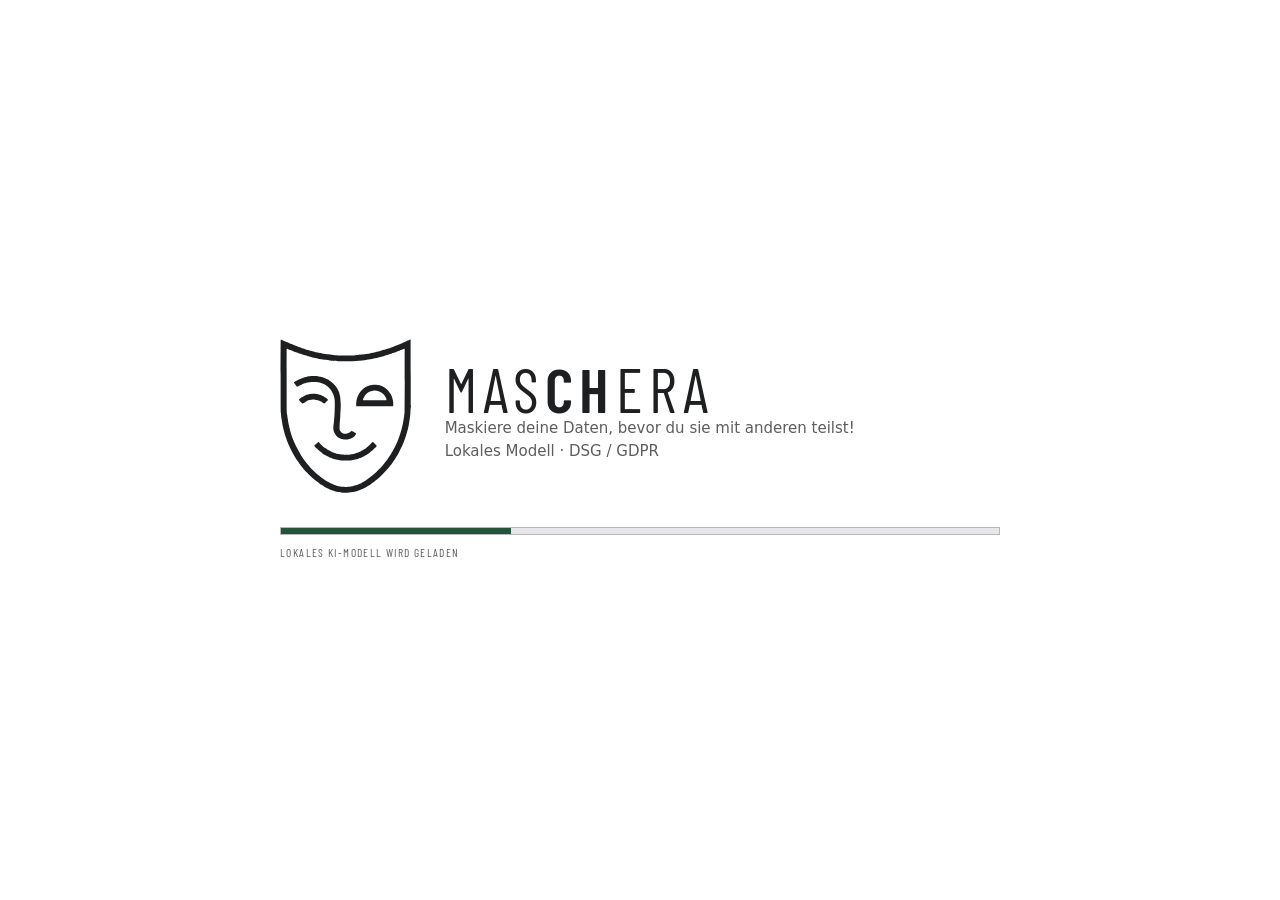
==== app/static/index.html @ 8af2c1e0 "MASCHERA 1.1.0: Rueckmeldungen der Tester (Einstellungen mit Abbrechen, Fehler am richtigen Ort), Lo" ====
<!DOCTYPE html>
<html lang="de">
<head>
<meta charset="utf-8">
<meta name="viewport" content="width=device-width, initial-scale=1">
<title>MASCHERA</title>
<!-- Five numbered areas, three columns. 05 sits under 01: that is where
     the flow comes back. 03 and 04 are the only ones that leave the device. -->
<!-- One mask file for header, start screen and app icon. -->
<link rel="icon" href="maske.svg">
<!-- .ico for browsers that cannot use SVG. Built by tools/favicon_bauen.fish. -->
<link rel="alternate icon" href="favicon.ico" sizes="16x16 32x32 48x48">
<link rel="stylesheet" href="maschera.css">
</head>
<body>

<!-- Drag overlay. pointer-events must stay none, or it swallows the drop. -->
<div class="ziehschleier" id="ziehschleier" hidden></div>

<!-- Start screen. Goes away once /api/zustand answers. -->
<div class="startbild" id="startbild">
  <div class="innen">
    <div class="zeile">
      <img class="maske" src="maske.svg" alt="">
      <div>
        <div class="marke">MAS<b>CH</b>ERA</div>
        <!-- Filled from spruch1/spruch2, four languages. -->
        <p class="spruch" id="start-spruch"></p>
      </div>
    </div>
    <div>
      <div class="balken"><i></i></div>
      <div class="zeile-unten">
        <span id="start-lage">Lokales KI-Modell wird geladen</span>
        <span id="start-rechts"></span>
      </div>
    </div>
  </div>
</div>


<header class="kopfzeile" id="kopfzeile">
  <!-- Clicking the mark starts over, exactly like the New button. -->
  <button class="links" id="knopf-marke" type="button">
    <i class="logo"></i>
    <div class="marke">MAS<b>CH</b>ERA</div>
    <div class="spruch" id="spruch">Maskiere deine Daten, bevor du sie mit
      anderen teilst! · Lokales Modell · DSG / GDPR</div>
  </button>
  <div class="rechts">
    <div class="lokalzeiger"><i></i><span id="lokalzeiger">100% lokal</span></div>
    <div class="gruppe" id="sprachen">
      <button data-sprache="de" class="aktiv">DE</button>
      <button data-sprache="fr">FR</button>
      <button data-sprache="it">IT</button>
      <button data-sprache="en">EN</button>
    </div>
    <button class="zahnrad" id="knopf-einstellungen" title="Einstellungen">
      <svg width="16" height="16" viewBox="0 0 24 24" fill="none"
           stroke="currentColor" stroke-width="1.7" stroke-linecap="round"
           stroke-linejoin="round"><circle cx="12" cy="12" r="3"/><path
           d="M19.4 15a1.7 1.7 0 0 0 .3 1.9l.1.1a2 2 0 1 1-2.8 2.8l-.1-.1a1.7 1.7 0 0 0-1.9-.3 1.7 1.7 0 0 0-1 1.5V21a2 2 0 1 1-4 0v-.1a1.7 1.7 0 0 0-1.1-1.5 1.7 1.7 0 0 0-1.9.3l-.1.1a2 2 0 1 1-2.8-2.8l.1-.1a1.7 1.7 0 0 0 .3-1.9 1.7 1.7 0 0 0-1.5-1H3a2 2 0 1 1 0-4h.1a1.7 1.7 0 0 0 1.5-1.1 1.7 1.7 0 0 0-.3-1.9l-.1-.1a2 2 0 1 1 2.8-2.8l.1.1a1.7 1.7 0 0 0 1.9.3H9a1.7 1.7 0 0 0 1-1.5V3a2 2 0 1 1 4 0v.1a1.7 1.7 0 0 0 1 1.5 1.7 1.7 0 0 0 1.9-.3l.1-.1a2 2 0 1 1 2.8 2.8l-.1.1a1.7 1.7 0 0 0-.3 1.9V9a1.7 1.7 0 0 0 1.5 1H21a2 2 0 1 1 0 4h-.1a1.7 1.7 0 0 0-1.5 1Z"/></svg>
    </button>
    <div class="burgerwahl">
      <button class="zahnrad" id="knopf-burger" aria-expanded="false"
              aria-haspopup="menu" title="Menü">
        <svg width="16" height="16" viewBox="0 0 24 24" fill="none"
             stroke="currentColor" stroke-width="2" stroke-linecap="round"
             stroke-linejoin="round"><path d="M3 6h18"/><path d="M3 12h18"/>
             <path d="M3 18h18"/></svg>
      </button>
      <div class="burgermenu" id="burgermenu" hidden></div>
    </div>
  </div>
</header>

<main class="raster" id="raster">

  <!-- ===== Column 1: 01 original text / 05 final text ===== -->
  <div class="spalte">
    <div id="b01" class="bereich">
      <div class="bereich-kopf">
        <div class="titelgruppe">
          <span class="bereich-nr">01</span>
          <span class="bereich-titel" id="titel-01">Originaltext</span>
          <span class="plakette lokal"><svg width="12" height="12"
            viewBox="0 0 24 24" fill="none" stroke="currentColor"
            stroke-width="2.5" stroke-linecap="round" stroke-linejoin="round"
            ><path d="M20 6 9 17l-5-5"/></svg><span
            class="p-lokal">Lokal</span></span>
        </div>
        <span class="bereich-zahl" id="zahl-01">0 Zeichen</span>
      </div>
      <label class="ablage" id="ablage">
        <span id="ablage-text">PDF, DOCX, TXT oder Mail hierher ziehen —
          oder klicken</span>
        <input type="file" id="datei"
               accept=".pdf,.docx,.txt,.md,.log,.csv,.json,.eml,.msg,.mbox">
      </label>
      <!-- Model warning and run messages, under the drop area of column 1. -->
      <div id="warnbereich"></div>
      <div id="fehler"></div>
      <div class="rumpf">
        <textarea id="orig" spellcheck="false" autofocus
          autocomplete="off"
          placeholder="Originaltext hier einfügen …"></textarea>
        <div class="feldknoepfe">
        <button class="imfeld nurbild loeschen" id="knopf-leeren-orig" hidden>
          <svg width="12" height="12" viewBox="0 0 24 24" fill="none"
            stroke="currentColor" stroke-width="2" stroke-linecap="round"
            stroke-linejoin="round"><path d="M3 6h18"/><path d="M8 6V4h8v2"/>
            <path d="M19 6l-1 14H6L5 6"/></svg>
        </button>
        <button class="imfeld kopieren" id="knopf-kopieren-orig" disabled>
          <svg width="12" height="12" viewBox="0 0 24 24" fill="none"
            stroke="currentColor" stroke-width="2" stroke-linecap="round"
            stroke-linejoin="round"><rect x="9" y="9" width="11" height="11"
            rx="1"/><path d="M5 15H4a1 1 0 0 1-1-1V4a1 1 0 0 1 1-1h10a1 1 0 0 1 1 1v1"/></svg>
          <span id="kopieren-orig-text">Kopieren</span>
        </button>
        </div>
      </div>
      <div class="fuss" id="fuss-01">
        <button class="tat haupt" id="knopf-neu">
          <svg class="rand-r-schmal" width="15" height="15" viewBox="0 0 24 24" fill="none"
            stroke="currentColor" stroke-width="2.2" stroke-linecap="round"
            stroke-linejoin="round"><path
            d="M12 5v14"/><path d="M5 12h14"/></svg><span
            id="neu-text">Neu</span>
        </button>
        <button class="tat neben" id="knopf-beispiel">Beispiel</button>
        <button class="tat haupt weit" id="knopf-maskieren" disabled>
          <span id="maskieren-text">Maskieren</span><svg class="richtung rand-l" width="20"
            height="20" viewBox="0 0 24 24" fill="none" stroke="currentColor"
            stroke-width="2.5" stroke-linecap="round" stroke-linejoin="round"><path d="M5 12h14"/><path
            d="m12 5 7 7-7 7"/></svg>
        </button>
      </div>
    </div>

    <div id="b05" class="bereich fertig">
      <div class="bereich-kopf">
        <div class="titelgruppe">
          <span class="bereich-nr">05</span>
          <span class="bereich-titel" id="titel-05">Finaler Text</span>
          <span class="plakette lokal"><svg width="12" height="12"
            viewBox="0 0 24 24" fill="none" stroke="currentColor"
            stroke-width="2.5" stroke-linecap="round" stroke-linejoin="round"
            ><path d="M20 6 9 17l-5-5"/></svg><span
            class="p-lokal">Lokal</span></span>
        </div>
        <span class="bereich-zahl" id="zahl-05">0 Zeichen</span>
      </div>
      <div id="offen05"></div>
      <div class="gutzeile" id="gut05"></div>
      <div class="rumpf">
        <p class="leer" id="leer-05">Hier landet der fertige Text, sobald du
          das Vokabular einpflegst.</p>
        <!-- A real textarea: plain text must be selectable in the app window. -->
        <textarea id="final" spellcheck="false" autocomplete="off"
                  hidden></textarea>
        <div class="feldknoepfe">
        <!-- Clear the final text when the answer was not good enough. -->
        <button class="imfeld nurbild loeschen" id="knopf-leeren-final" hidden>
          <svg width="12" height="12" viewBox="0 0 24 24" fill="none"
            stroke="currentColor" stroke-width="2" stroke-linecap="round"
            stroke-linejoin="round"><path d="M3 6h18"/><path d="M8 6V4h8v2"/>
            <path d="M19 6l-1 14H6L5 6"/></svg>
        </button>
        <button class="imfeld" id="knopf-herunter-final" hidden>
          <svg width="12" height="12" viewBox="0 0 24 24" fill="none"
            stroke="currentColor" stroke-width="2" stroke-linecap="round"
            stroke-linejoin="round"><path d="M12 3v13"/>
            <path d="m7 11 5 5 5-5"/><path d="M4 21h16"/></svg>
          <span id="herunter-final-text">Herunterladen</span>
        </button>
        </div>
      </div>
      <div class="fuss fuss-05">
        <button class="tat haupt breit" id="knopf-final-kopieren" disabled>
          <svg width="16" height="16" viewBox="0 0 24 24" fill="none"
            stroke="currentColor" stroke-width="2" stroke-linecap="round"
            stroke-linejoin="round"><rect x="9" y="9" width="11" height="11"
            rx="1"/><path
            d="M5 15H4a1 1 0 0 1-1-1V4a1 1 0 0 1 1-1h10a1 1 0 0 1 1 1v1"/></svg>
          <span id="final-kopieren-text">Finalisierten Text kopieren</span>
        </button>
        <!-- Stacked view only: the way back to the top from the end of the flow. -->
        <button class="tat neu-unten" id="knopf-neu-unten">
          <svg class="rand-r-schmal" width="15" height="15" viewBox="0 0 24 24" fill="none"
            stroke="currentColor" stroke-width="2.2" stroke-linecap="round"
            stroke-linejoin="round"><path
            d="M12 5v14"/><path d="M5 12h14"/></svg><span
            id="neu-unten-text">Neu</span>
        </button>
      </div>
    </div>
  </div>

  <!-- ===== Column 2: 02 masked / vocabulary ===== -->
  <div class="spalte">
    <div id="b02" class="bereich">
      <div class="bereich-kopf">
        <div class="titelgruppe">
          <span class="bereich-nr">02</span>
          <span class="bereich-titel" id="titel-02">Maskiert</span>
          <span class="plakette lokal"><svg width="12" height="12"
            viewBox="0 0 24 24" fill="none" stroke="currentColor"
            stroke-width="2.5" stroke-linecap="round" stroke-linejoin="round"
            ><path d="M20 6 9 17l-5-5"/></svg><span
            class="p-lokal">Lokal</span></span>
        </div>
        <span class="bereich-zahl" id="zahl-02">0 Zeichen</span>
      </div>
      <!-- Progress above the field. The count is measured, not estimated. -->
      <div class="lauf" id="lauf" hidden>
        <div class="lauf-balken"><i id="lauf-fuellung"></i></div>
        <div class="lauf-wort" id="lauf-wort"></div>
      </div>
      <div class="rumpf">
        <div id="maskiert" tabindex="0"></div>
        <!-- Same box, editable. A textarea, not contenteditable: the badges are
             elements, and typing between them would produce markup. -->
        <textarea id="maskiert-feld" spellcheck="false" autocomplete="off"
          hidden></textarea>
        <textarea id="antwortfeld" spellcheck="false" autocomplete="off"
          hidden placeholder="Antwort deines KI-Werkzeugs hier einfügen …"></textarea>
        <div class="feldknoepfe">
        <button class="imfeld bearbeiten" id="knopf-bearbeiten" disabled>
          <svg width="12" height="12" viewBox="0 0 24 24" fill="none"
            stroke="currentColor" stroke-width="2" stroke-linecap="round"
            stroke-linejoin="round"><path d="M12 20h9"/>
            <path d="M16.5 3.5a2.1 2.1 0 0 1 3 3L7 19l-4 1 1-4Z"/></svg>
          <span id="bearbeiten-text">Bearbeiten</span>
        </button>
        <button class="imfeld" id="knopf-herunter-mask" disabled>
          <svg width="12" height="12" viewBox="0 0 24 24" fill="none"
            stroke="currentColor" stroke-width="2" stroke-linecap="round"
            stroke-linejoin="round"><path d="M12 3v13"/>
            <path d="m7 11 5 5 5-5"/><path d="M4 21h16"/></svg>
          <span id="herunter-mask-text">Herunterladen</span>
        </button>
        <button class="imfeld kopieren" id="knopf-kopieren" disabled>
          <svg width="12" height="12" viewBox="0 0 24 24" fill="none"
            stroke="currentColor" stroke-width="2" stroke-linecap="round"
            stroke-linejoin="round"><rect x="9" y="9" width="11" height="11"
            rx="1"/><path d="M5 15H4a1 1 0 0 1-1-1V4a1 1 0 0 1 1-1h10a1 1 0 0 1 1 1v1"/></svg>
          <span id="kopieren-text">Kopieren</span>
        </button>
        </div>
      </div>
      <div id="hinweise"></div>
      <div class="fuss fuss-02">
        <button class="schalter" id="schalter-zurueck" role="switch"
                aria-checked="false"><i></i></button>
        <span class="schalterwort" id="zurueck-wort">Weg zurück</span>
        <button class="tat haupt weit" id="knopf-uebernahme" disabled>
          <span id="uebernahme-text">Übernahme in Prompt</span>
          <svg class="richtung rand-l" width="18" height="18" viewBox="0 0 24 24" fill="none"
            stroke="currentColor" stroke-width="2.5" stroke-linecap="round"
            stroke-linejoin="round" id="uebernahme-pfeil"
            ><path d="M5 12h14"/><path d="m12 5 7 7-7 7"/></svg>
        </button>
      </div>
    </div>

    <div id="bvok" class="bereich vokabular">
      <div class="bereich-kopf breit">
        <div class="titelgruppe">
          <span class="bereich-titel" id="titel-vokabular">Vokabular</span>
          <button class="schalter" id="schalter-vokabular" role="switch"
                  aria-checked="true"><i></i></button>
          <span class="schalterwort" id="schalterwort">An</span>
          <span class="plakette lokal"><svg width="12" height="12"
            viewBox="0 0 24 24" fill="none" stroke="currentColor"
            stroke-width="2.5" stroke-linecap="round" stroke-linejoin="round"
            ><path d="M20 6 9 17l-5-5"/></svg><span
            class="p-lokal">Lokal</span></span>
        </div>
        <span class="zahlen" id="zahl-vokabular">0 Einträge</span>
        <!-- Single-column view only. -->
        <button class="vok-klappe" id="knopf-vok-klappe"
                aria-expanded="false" aria-controls="bvok">
          <svg width="15" height="15" viewBox="0 0 24 24" fill="none"
            stroke="currentColor" stroke-width="2.2" stroke-linecap="round"
            stroke-linejoin="round"><path d="m6 9 6 6 6-6"/></svg>
        </button>
      </div>
      <div class="vokabular-rumpf">
        <div class="vokabular-rollen">
          <div class="legende" id="legende"></div>
          <div id="vokabular-inhalt"></div>
        </div>
      </div>
      <div class="vokabular-fuss">
        <button class="ghostknopf bleibt-hier" id="knopf-vok-herunter" disabled>
          <svg width="15" height="15" viewBox="0 0 24 24" fill="none"
            stroke="currentColor" stroke-width="2" stroke-linecap="round"
            stroke-linejoin="round"><path d="M12 3v13"/><path d="m7 11 5 5 5-5"/>
            <path d="M4 21h16"/></svg>
          <span id="vok-herunter-text">Vokabular herunterladen</span>
        </button>
        <button class="ghostknopf bleibt-hier" id="knopf-vok-hoch">
          <svg width="15" height="15" viewBox="0 0 24 24" fill="none"
            stroke="currentColor" stroke-width="2" stroke-linecap="round"
            stroke-linejoin="round"><path d="M12 21V8"/><path d="m7 13 5-5 5 5"/>
            <path d="M4 3h16"/></svg>
          <span id="vok-hoch-text">Vokabular hochladen</span>
        </button>
        <input type="file" id="vok-datei" hidden
               accept=".json,application/json">
      </div>
    </div>
  </div>

  <!-- ===== Column 3: 03 prompt / 04 answer — this is what leaves ===== -->
  <div class="spalte hinaus">
    <div id="b03" class="bereich hinaus">
      <div class="bereich-kopf">
        <div class="titelgruppe">
          <span class="bereich-nr">03</span>
          <span class="bereich-titel" id="titel-03">Prompt</span>
        </div>
        <button class="einklappen" id="knopf-einklappen">
          <svg width="15" height="15" viewBox="0 0 24 24" fill="none"
            stroke="currentColor" stroke-width="2" stroke-linecap="round"
            stroke-linejoin="round"><path d="M3 4v16"/><path d="M9 12h12"/>
            <path d="m15 6 6 6-6 6"/></svg><span
            id="einklappen-text">Einklappen</span>
        </button>
      </div>
      <div class="drei-rumpf">
        <div class="teil">
          <div class="teil-kopf">
            <span class="teil-titel" id="titel-prompt">Prompt</span>
            <div class="vorlagenzeile">
              <span class="vorlagen-lokal" id="vorlagen-lokal">Vorlagen
                (lokal gespeichert)</span>
              <div class="vorlagenwahl">
                <button class="ghostknopf klein" id="knopf-vorlagen"
                        aria-expanded="false" aria-haspopup="listbox">
                  <span id="vorlagen-anzeige">Vorlage wählen</span>
                  <span class="pfeil" aria-hidden="true"><svg width="14"
                    height="14" viewBox="0 0 24 24" fill="none"
                    stroke="currentColor" stroke-width="2.2"
                    stroke-linecap="round" stroke-linejoin="round"><path
                    d="m6 9 6 6 6-6"/></svg></span>
                </button>
                <div class="vorlagen-menu" id="vorlagen-menu" hidden>
                  <input type="text" id="vorlagen-filter" autocomplete="off">
                  <div id="vorlagen-liste"></div>
                </div>
              </div>
              <button class="ghostknopf klein" id="knopf-vorlage-sichern"
                      disabled>
                <svg width="14" height="14" viewBox="0 0 24 24" fill="none"
                  stroke="currentColor" stroke-width="2" stroke-linecap="round"
                  stroke-linejoin="round"><path
                  d="M19 21H5a2 2 0 0 1-2-2V5a2 2 0 0 1 2-2h11l5 5v11a2 2 0 0 1-2 2Z"/>
                  <path d="M17 21v-8H7v8"/><path d="M7 3v5h8"/></svg>
                <span id="vorlage-sichern-text">Speichern</span>
              </button>
            </div>
          </div>
          <div class="feldbox">
            <textarea id="prompt" spellcheck="false" autocomplete="off"
              placeholder="Dein Prompt …"></textarea>
            <div class="feldknoepfe">
            <button class="imfeld nurbild loeschen" id="knopf-leeren-prompt" hidden>
              <svg width="12" height="12" viewBox="0 0 24 24" fill="none"
                stroke="currentColor" stroke-width="2" stroke-linecap="round"
                stroke-linejoin="round"><path d="M3 6h18"/><path d="M8 6V4h8v2"/>
                <path d="M19 6l-1 14H6L5 6"/></svg>
            </button>
            <button class="imfeld kopieren" id="knopf-kopieren-prompt" disabled>
              <svg width="12" height="12" viewBox="0 0 24 24" fill="none"
                stroke="currentColor" stroke-width="2" stroke-linecap="round"
                stroke-linejoin="round"><rect x="9" y="9" width="11"
                height="11" rx="1"/><path
                d="M5 15H4a1 1 0 0 1-1-1V4a1 1 0 0 1 1-1h10a1 1 0 0 1 1 1v1"/></svg>
              <span id="kopieren-prompt-text">Kopieren</span>
            </button>
            </div>
          </div>
        </div>

        <div class="teil">
          <div class="teil-kopf">
            <span class="teil-titel" id="titel-hinaus">Das geht hinaus</span>
            <span class="teil-zahl" id="zahl-hinaus"></span>
          </div>
          <div class="feldbox">
            <div id="hinaus"></div>
            <div class="feldknoepfe">
            <button class="imfeld kopieren" id="knopf-kopieren-hinaus" disabled>
              <svg width="12" height="12" viewBox="0 0 24 24" fill="none"
                stroke="currentColor" stroke-width="2" stroke-linecap="round"
                stroke-linejoin="round"><rect x="9" y="9" width="11"
                height="11" rx="1"/><path
                d="M5 15H4a1 1 0 0 1-1-1V4a1 1 0 0 1 1-1h10a1 1 0 0 1 1 1v1"/></svg>
              <span id="kopieren-hinaus-text">Kopieren</span>
            </button>
            </div>
          </div>
        </div>
      </div>
      <div class="fuss fuss-03">
        <!-- The online notice sits at the button, where data actually leaves. -->
        <!-- Exclamation in a circle, chosen over the triangle: the red
           already says "careful", so the sign says what happens, not how
           to feel about it. Size lives in the stylesheet, in rem. -->
        <p class="onlinewarnung" id="onlinewarnung">
          <svg viewBox="0 0 24 24" fill="none"
            stroke="currentColor" stroke-width="2.2" stroke-linecap="round"
            stroke-linejoin="round" aria-hidden="true"><circle cx="12"
            cy="12" r="9"/><path d="M12 7v6"/><path
            d="M12 17h.01"/></svg><span id="onlinewarnung-text"></span>
        </p>
        <div class="sendegruppe">
          <button class="tat senden" id="knopf-senden" disabled>
            <svg class="rand-r" width="16" height="16" viewBox="0 0 24 24" fill="none"
              stroke="currentColor" stroke-width="2" stroke-linecap="round"
              stroke-linejoin="round"><rect x="9"
              y="9" width="11" height="11" rx="1"/><path
              d="M5 15H4a1 1 0 0 1-1-1V4a1 1 0 0 1 1-1h10a1 1 0 0 1 1 1v1"/></svg>
            <span id="senden-text">Kopieren und Claude öffnen</span>
          </button>
          <button class="tat senden pfeil" id="knopf-dienstmenu"
                  aria-expanded="false" title="Dienst wählen">
            <svg width="16" height="16" viewBox="0 0 24 24" fill="none"
              stroke="currentColor" stroke-width="2.2" stroke-linecap="round"
              stroke-linejoin="round"><path d="m6 9 6 6 6-6"/></svg>
          </button>
          <div class="dienstmenu" id="dienstmenu" hidden></div>
        </div>
      </div>
    </div>

    <div id="b04" class="bereich hinaus">
      <div class="bereich-kopf">
        <div class="titelgruppe">
          <span class="bereich-nr">04</span>
          <span class="bereich-titel" id="titel-04">Antwort</span>
        </div>
      </div>
      <div class="rumpf">
        <textarea id="antwort04" spellcheck="false" autocomplete="off"
          placeholder="Antwort deines KI-Werkzeugs hier einfügen (Ctrl+V) …"
          ></textarea>
        <div class="feldknoepfe">
        <button class="imfeld nurbild loeschen" id="knopf-leeren-antwort" hidden>
          <svg width="12" height="12" viewBox="0 0 24 24" fill="none"
            stroke="currentColor" stroke-width="2" stroke-linecap="round"
            stroke-linejoin="round"><path d="M3 6h18"/><path d="M8 6V4h8v2"/>
            <path d="M19 6l-1 14H6L5 6"/></svg>
        </button>
        <button class="imfeld" id="knopf-einfuegen-antwort">
          <svg width="12" height="12" viewBox="0 0 24 24" fill="none"
            stroke="currentColor" stroke-width="2" stroke-linecap="round"
            stroke-linejoin="round"><rect x="8" y="2" width="8" height="4"
            rx="1"/><path d="M16 4h2a2 2 0 0 1 2 2v14a2 2 0 0 1-2 2H6a2 2 0
            0 1-2-2V6a2 2 0 0 1 2-2h2"/></svg>
          <span id="einfuegen-antwort-text">Einfügen</span>
        </button>
        </div>
      </div>
      <div class="fuss fuss-04">
        <button class="tat einpflegen weit" id="knopf-einpflegen04" disabled>
          <svg class="richtung rand-r" width="17" height="17" viewBox="0 0 24 24" fill="none"
            stroke="currentColor" stroke-width="2.4" stroke-linecap="round"
            stroke-linejoin="round"><path
            d="M19 12H5"/><path d="m11 18-6-6 6-6"/></svg><span
            id="einpflegen04-text">Vokabular einpflegen</span>
        </button>
      </div>
    </div>
  </div>

  <!-- Third column, collapsed. -->
  <section class="schiene" id="schiene" title="Ausklappen">
    <button type="button" id="knopf-ausklappen">
      <svg width="16" height="16" viewBox="0 0 24 24" fill="none"
        stroke="currentColor" stroke-width="2" stroke-linecap="round"
        stroke-linejoin="round"><path d="M21 4v16"/><path d="M15 12H3"/>
        <path d="m9 6-6 6 6 6"/></svg>
    </button>
    <div class="senkrecht" id="schiene-text">03 · Prompt</div>
  </section>

</main>

<footer>
  <span id="fuss-links">MASCHERA · Verarbeitung auf diesem Gerät ·
    kein Upload ohne Klick</span>
  <span id="fuss-status"></span>
  <!-- Filled from /api/zustand. -->
  <span id="version"></span>
</footer>

<!-- ===== Settings ===== -->
<!-- Help and imprint ship inside the package, never fetched. The body is
     filled by maschera.js so all four languages come from one source. -->
<div class="einst-hintergrund" id="seite" hidden>
  <div class="einst" role="dialog" aria-modal="true"
       aria-labelledby="seite-titel">
    <div class="einst-kopf">
      <h2 id="seite-titel"></h2>
      <button class="tat haupt" id="knopf-seite-zu">
        <span id="seite-zu-text">Schliessen</span>
      </button>
    </div>
    <div class="einst-rumpf" id="seite-rumpf"></div>
  </div>
</div>

<!-- The app's own question dialog. Never window.confirm: that one carries
     the browser's title and button language and a fixed width. -->
<div class="einst-hintergrund frage-hintergrund" id="frage" hidden>
  <div class="einst frage" role="alertdialog" aria-modal="true"
       aria-describedby="frage-text">
    <p class="frage-text" id="frage-text"></p>
    <label class="feld frage-feld" id="frage-feld" hidden>
      <input type="text" id="frage-eingabe" autocomplete="off"
             spellcheck="false">
    </label>
    <div class="frage-knoepfe">
      <button class="tat neben" id="frage-nein">
        <svg width="14" height="14" viewBox="0 0 24 24" fill="none"
          stroke="currentColor" stroke-width="2" stroke-linecap="round"
          stroke-linejoin="round"><path d="M18 6 6 18"/><path
          d="m6 6 12 12"/></svg><span id="frage-nein-text">Abbrechen</span>
      </button>
      <button class="tat haupt" id="frage-ja">
        <svg width="14" height="14" viewBox="0 0 24 24" fill="none"
          stroke="currentColor" stroke-width="2" stroke-linecap="round"
          stroke-linejoin="round"><path d="M20 6 9 17l-5-5"/></svg><span
          id="frage-ja-text">Weiter</span>
      </button>
    </div>
  </div>
</div>

<div class="einst-hintergrund" id="einst" hidden>
  <div class="einst" role="dialog" aria-modal="true"
       aria-labelledby="einst-titel">
    <div class="einst-kopf">
      <h2 id="einst-titel">Einstellungen</h2>
    </div>
    <div class="einst-rumpf" id="einst-rumpf">

      <!-- Messages raised while this dialog is open. Same source as the
         one in section 05, which the dialog covers. -->
      <p class="einst-meldung" id="einst-meldung"></p>

      <!-- Window-only switches. maschera.js hides the whole section in the
         browser: a switch that does nothing is worse than none. -->
      <section class="einst-teil" id="teil-allgemein" hidden>
        <h3 id="einst-allgemein-titel">Allgemein</h3>
        <label class="einst-schalterzeile" id="zeile-tray">
          <button class="schalter" id="schalter-tray" role="switch"
                  aria-checked="false"><i></i></button>
          <span id="tray-wort">Beim Schliessen in den Infobereich (Tray) statt beenden</span>
        </label>
        <label class="einst-schalterzeile" id="zeile-widget">
          <button class="schalter" id="schalter-widget" role="switch"
                  aria-checked="false"><i></i></button>
          <span id="widget-wort">Schmales Fenster, immer im Vordergrund</span>
        </label>
        <p class="einst-hilfe erst-neustart"
           id="einst-fenster-hilfe">Beides wirkt erst nach einem
          Neustart.</p>
      </section>

      <!-- Window-only as well: in the browser the page is already served
         by the service it would configure. maschera.js hides it there. -->
      <section class="einst-teil" id="teil-server" hidden>
        <h3 id="einst-server-titel">Server</h3>
        <p class="einst-hilfe" id="einst-server-hilfe">Adresse und Port des
          lokalen Maskierdienstes. Der Text verlässt dein Gerät nicht — die
          Prüfung zeigt, ob der Dienst antwortet.</p>
        <div class="einst-zeile">
          <label class="feld">
            <span id="einst-adresse-etikett">Adresse</span>
            <input type="text" id="einst-adresse" value="127.0.0.1"
                   autocomplete="off" spellcheck="false">
          </label>
          <label class="feld schmal">
            <span id="einst-port-etikett">Port</span>
            <!-- No value: filled from GET /api/einstellungen. -->
            <input type="text" id="einst-port" placeholder="—"
                   autocomplete="off" spellcheck="false" inputmode="numeric">
          </label>
          <button class="tat" id="knopf-pruefen">
            <span id="pruefen-text">Prüfen</span>
          </button>
        </div>
        <p class="einst-befund" id="einst-befund"></p>
      </section>

      <section class="einst-teil">
        <h3 id="einst-dienste-titel">Dienste</h3>
        <p class="einst-hilfe" id="einst-dienste-hilfe">Der Web-Link wird beim
          Kopieren geöffnet.</p>
        <div id="einst-dienste"></div>
        <p class="einst-befund" id="einst-dienste-befund"></p>
        <!-- The window switch belongs with the services it applies to. -->
        <div class="einst-zeile">
          <button class="tat" id="knopf-dienst-neu">
            <span id="dienst-neu-text">Hinzufügen</span>
          </button>
          <label class="einst-schalterzeile" id="zeile-fenster">
            <button class="schalter" id="schalter-fenster" role="switch"
                    aria-checked="true"><i></i></button>
            <span id="fenster-wort">In eigenem Fenster öffnen</span>
          </label>
        </div>
      </section>

      <!-- Appearance. Unlike the window switches above, this applies in
         the browser too, so the section is never hidden. -->
      <section class="einst-teil">
        <h3 id="einst-darstellung-titel">Darstellung</h3>
        <p class="einst-hilfe" id="einst-thema-hilfe">«Automatisch» folgt
          der Einstellung deines Systems.</p>
        <div class="einst-zeile">
          <!-- A row of buttons, not a select: an <option> cannot carry an
             SVG, and the language row next to it is already built this
             way. The icons are filled in by maschera.js from one source. -->
          <div class="feld">
            <span id="einst-thema-etikett">Farben</span>
            <div class="themawahl" id="einst-thema" role="radiogroup">
              <button type="button" class="themaknopf" data-thema="automatisch"
                      id="thema-automatisch" role="radio" aria-checked="true">
                <span id="thema-automatisch-text">Automatisch</span></button>
              <button type="button" class="themaknopf" data-thema="hell"
                      id="thema-hell" role="radio" aria-checked="false">
                <span id="thema-hell-text">Hell</span></button>
              <button type="button" class="themaknopf" data-thema="dunkel"
                      id="thema-dunkel" role="radio" aria-checked="false">
                <span id="thema-dunkel-text">Dunkel</span></button>
            </div>
          </div>
        </div>
      </section>

      <section class="einst-teil">
        <h3 id="einst-schrift-titel">Schrift</h3>
        <p class="einst-hilfe" id="einst-schrift-hilfe">Gilt für die
          Textflächen — Originaltext, maskierter Text, Prompt und Antwort.</p>
        <div class="einst-zeile">
          <label class="feld">
            <span id="einst-schriftart-etikett">Schriftart</span>
            <!-- Each option is set in the face it names: showing beats
               labelling. The families repeat SCHRIFTEN in maschera.js;
               test_api point 21 holds the two together. -->
            <select id="einst-schriftart" class="schriftwahl">
              <option value="werk">Barlow</option>
              <option value="sans" id="schriftart-sans">Serifenlos</option>
              <option value="serif" id="schriftart-serif">Serifen</option>
              <option value="mono" id="schriftart-mono">Feste Breite</option>
            </select>
          </label>
          <label class="feld schmal">
            <span id="einst-schriftgroesse-etikett">Grösse</span>
            <select id="einst-schriftgroesse">
              <option value="70">70 %</option>
              <option value="80">80 %</option>
              <option value="90">90 %</option>
              <option value="100">100 %</option>
              <option value="110">110 %</option>
              <option value="125">125 %</option>
              <option value="140">140 %</option>
            </select>
          </label>
          <span class="schriftprobe" id="einst-schriftprobe">Sehr geehrte
            Damen und Herren</span>
        </div>
        <label class="einst-haken">
          <input type="checkbox" id="einst-schrift-ueberall">
          <span id="einst-schrift-ueberall-text">Auch für Knöpfe und
            Beschriftungen</span>
        </label>
      </section>

      <section class="einst-teil">
        <h3 id="einst-klartext-titel">Klartext-Tags</h3>
        <p class="einst-hilfe" id="einst-klartext-hilfe">Diese Typen bleiben
          dauerhaft im Klartext — erkannt, aber nicht ersetzt.</p>
        <div class="tagliste" id="einst-tags"></div>
        <p class="einst-befund" id="einst-tags-befund"></p>
      </section>

      <section class="einst-teil">
        <h3 id="einst-regeln-titel">Eigene Regeln</h3>
        <p class="einst-hilfe" id="einst-regeln-hilfe">Eigene Wörter und
          Muster, die zusätzlich maskiert werden. Als YAML.</p>
        <textarea id="einst-regeln" class="einst-yaml" spellcheck="false"
                  autocomplete="off"></textarea>
        <div class="einst-zeile">
          <button class="tat" id="knopf-regeln-speichern">
            <span id="regeln-speichern-text">Regeln speichern</span>
          </button>
          <span class="einst-befund" id="einst-regeln-befund"></span>
        </div>
      </section>

    </div>
    <!-- Footer since 17.10.2026 (issue #11): cancel and save sit together at
         the bottom, always visible; the head carries only the title. A
         message that belongs to no section stands here, next to the
         buttons. -->
    <div class="einst-fuss">
      <p class="einst-befund" id="einst-fuss-befund"></p>
      <button class="tat" id="knopf-einst-abbrechen">
        <span id="einst-abbrechen-text">Abbrechen</span>
      </button>
      <!-- Icon plus two text spans, so the label can shrink in two steps. -->
      <button class="tat haupt" id="knopf-einst-zu">
        <svg width="14" height="14" viewBox="0 0 24 24" fill="none"
          stroke="currentColor" stroke-width="2" stroke-linecap="round"
          stroke-linejoin="round"><path
          d="M19 21H5a2 2 0 0 1-2-2V5a2 2 0 0 1 2-2h11l5 5v11a2 2 0 0 1-2 2Z"/><path
          d="M17 21v-8H7v8"/><path d="M7 3v5h8"/></svg><span
          id="einst-zu-text">Speichern</span><span
          id="einst-zu-rest"> &amp; schliessen</span>
      </button>
    </div>
  </div>
</div>

<div class="kontext" id="kontext" hidden></div>

<!-- Help and imprint: one source, four languages. -->
<script src="seiten.js"></script>
<script src="maschera.js"></script>
</body>
</html>
---- app/static/maschera.css ----
/* MASCHERA — Gestaltung.
 *
 * Die Marken (`--color-*`, `--font-*`, `--space-*`, `--radius-*`,
 * `--shadow-*`) und die Bausteinklassen stammen aus dem Gestaltungsentwurf.
 *
 * NICHTS WIRD VON AUSSEN GELADEN. Die Schriften liegen unter `schriften/`.
 * Ein Werkzeug, das zusagt, dass der Text das Geraet nicht verlaesst, darf
 * beim Oeffnen keine Verbindung nach aussen aufbauen — schon der Abruf
 * verriete einer fremden Stelle, dass und wann jemand MASCHERA benutzt.
 * `tests/test_app.py` prueft das an jeder Datei.
 *
 * SCHRIFT — Barlow und Barlow Condensed, SIL Open Font License 1.1,
 * Lizenztext unter `schriften/OFL.txt`.
 *
 * Vietnamesisch fehlt absichtlich. In den Schweizer Personenregistern gilt
 * ein amtlicher Zeichensatz: ISO 8859-1 + Latin Extended-A. Die Teilmengen
 * `latin` und `latin-ext` decken ihn ab. Was Barlow darin fehlt, steht in
 * `tests/test_schriften.py`.
 */

@font-face {
  font-family: "Barlow";
  font-style: normal;
  font-weight: 400;
  font-display: swap;
  src: url("schriften/Barlow-400-latin.woff2") format("woff2");
  unicode-range: U+0000-00FF, U+0131, U+0152-0153, U+02BB-02BC, U+02C6, U+02DA, U+02DC, U+0304, U+0308, U+0329, U+2000-206F, U+20AC, U+2122, U+2191, U+2193, U+2212, U+2215, U+FEFF, U+FFFD;
}

@font-face {
  font-family: "Barlow";
  font-style: normal;
  font-weight: 400;
  font-display: swap;
  src: url("schriften/Barlow-400-latin-ext.woff2") format("woff2");
  unicode-range: U+0100-02BA, U+02BD-02C5, U+02C7-02CC, U+02CE-02D7, U+02DD-02FF, U+0304, U+0308, U+0329, U+1D00-1DBF, U+1E00-1E9F, U+1EF2-1EFF, U+2020, U+20A0-20AB, U+20AD-20C0, U+2113, U+2C60-2C7F, U+A720-A7FF;
}

@font-face {
  font-family: "Barlow";
  font-style: normal;
  font-weight: 500;
  font-display: swap;
  src: url("schriften/Barlow-500-latin.woff2") format("woff2");
  unicode-range: U+0000-00FF, U+0131, U+0152-0153, U+02BB-02BC, U+02C6, U+02DA, U+02DC, U+0304, U+0308, U+0329, U+2000-206F, U+20AC, U+2122, U+2191, U+2193, U+2212, U+2215, U+FEFF, U+FFFD;
}

@font-face {
  font-family: "Barlow";
  font-style: normal;
  font-weight: 500;
  font-display: swap;
  src: url("schriften/Barlow-500-latin-ext.woff2") format("woff2");
  unicode-range: U+0100-02BA, U+02BD-02C5, U+02C7-02CC, U+02CE-02D7, U+02DD-02FF, U+0304, U+0308, U+0329, U+1D00-1DBF, U+1E00-1E9F, U+1EF2-1EFF, U+2020, U+20A0-20AB, U+20AD-20C0, U+2113, U+2C60-2C7F, U+A720-A7FF;
}

@font-face {
  font-family: "Barlow";
  font-style: normal;
  font-weight: 700;
  font-display: swap;
  src: url("schriften/Barlow-700-latin.woff2") format("woff2");
  unicode-range: U+0000-00FF, U+0131, U+0152-0153, U+02BB-02BC, U+02C6, U+02DA, U+02DC, U+0304, U+0308, U+0329, U+2000-206F, U+20AC, U+2122, U+2191, U+2193, U+2212, U+2215, U+FEFF, U+FFFD;
}

@font-face {
  font-family: "Barlow";
  font-style: normal;
  font-weight: 700;
  font-display: swap;
  src: url("schriften/Barlow-700-latin-ext.woff2") format("woff2");
  unicode-range: U+0100-02BA, U+02BD-02C5, U+02C7-02CC, U+02CE-02D7, U+02DD-02FF, U+0304, U+0308, U+0329, U+1D00-1DBF, U+1E00-1E9F, U+1EF2-1EFF, U+2020, U+20A0-20AB, U+20AD-20C0, U+2113, U+2C60-2C7F, U+A720-A7FF;
}

@font-face {
  font-family: "Barlow Condensed";
  font-style: normal;
  font-weight: 400;
  font-display: swap;
  src: url("schriften/BarlowCondensed-400-latin.woff2") format("woff2");
  unicode-range: U+0000-00FF, U+0131, U+0152-0153, U+02BB-02BC, U+02C6, U+02DA, U+02DC, U+0304, U+0308, U+0329, U+2000-206F, U+20AC, U+2122, U+2191, U+2193, U+2212, U+2215, U+FEFF, U+FFFD;
}

@font-face {
  font-family: "Barlow Condensed";
  font-style: normal;
  font-weight: 400;
  font-display: swap;
  src: url("schriften/BarlowCondensed-400-latin-ext.woff2") format("woff2");
  unicode-range: U+0100-02BA, U+02BD-02C5, U+02C7-02CC, U+02CE-02D7, U+02DD-02FF, U+0304, U+0308, U+0329, U+1D00-1DBF, U+1E00-1E9F, U+1EF2-1EFF, U+2020, U+20A0-20AB, U+20AD-20C0, U+2113, U+2C60-2C7F, U+A720-A7FF;
}

@font-face {
  font-family: "Barlow Condensed";
  font-style: normal;
  font-weight: 600;
  font-display: swap;
  src: url("schriften/BarlowCondensed-600-latin.woff2") format("woff2");
  unicode-range: U+0000-00FF, U+0131, U+0152-0153, U+02BB-02BC, U+02C6, U+02DA, U+02DC, U+0304, U+0308, U+0329, U+2000-206F, U+20AC, U+2122, U+2191, U+2193, U+2212, U+2215, U+FEFF, U+FFFD;
}

@font-face {
  font-family: "Barlow Condensed";
  font-style: normal;
  font-weight: 600;
  font-display: swap;
  src: url("schriften/BarlowCondensed-600-latin-ext.woff2") format("woff2");
  unicode-range: U+0100-02BA, U+02BD-02C5, U+02C7-02CC, U+02CE-02D7, U+02DD-02FF, U+0304, U+0308, U+0329, U+1D00-1DBF, U+1E00-1E9F, U+1EF2-1EFF, U+2020, U+20A0-20AB, U+20AD-20C0, U+2113, U+2C60-2C7F, U+A720-A7FF;
}

/* --- Aus dem Gestaltungsentwurf ---------------------------------------- */

:root {
  /* Alle Groessen haengen an `--skala`; deshalb stehen sie in `rem`.
   *
   * `--textgroesse` und `--textschrift` gelten nur fuer den Dokumenttext —
   * er darf gross und serif sein, ohne dass die Leiste mitwaechst.
   *
   * Nicht betroffen: die Wortmarke MASCHERA und die Bereichstitel. Sie tragen
   * `--font-heading` fest. Ein Werkzeug, dessen Name die Schrift wechselt,
   * sieht nach einem anderen Programm aus.
   */
  --skala: 1;
  --textgroesse: 0.84rem;
  --textschrift: var(--font-body);
  --ui-schrift: var(--font-body);
  /* Die schmale Auszeichnungsschrift der Bedienelemente folgt der Wahl
     ebenfalls — sonst stuenden Knopfbeschriftung und Knopfinhalt in zwei
     verschiedenen Schriften. */
  --ui-heading: var(--font-heading);
  --color-bg: #f2f2f3;
  --color-surface: #e9e9ea;
  --color-text: #1d1f20;
  --color-accent: #5980a6;
  --color-divider: color-mix(in srgb, var(--color-text) 16%, transparent);

  /* Tonal ramps — generated in OKLCH on one shared lightness scale, so the
     same step of any role matches the others in visual value. */
  --color-neutral-100: #f5f5f8;
  --color-neutral-200: #e7e7ea;
  --color-neutral-300: #d4d4d7;
  --color-neutral-400: #b7b7ba;
  --color-neutral-500: #98989b;
  --color-neutral-600: #7a7a7d;
  --color-neutral-700: #5d5d60;
  --color-neutral-800: #424244;
  --color-neutral-900: #2b2b2d;

  --color-accent-100: #eef6ff;
  --color-accent-600: #597ea3;
  --color-accent-700: #416180;
  --color-accent-800: #2c455d;

  --color-accent-2-100: #eef6ff;
  --color-accent-2-800: #314457;

  --font-heading: "Barlow Condensed", system-ui, sans-serif;
  --font-heading-weight: 600;
  --font-body: "Barlow", system-ui, sans-serif;

  --space-1: 0.2125rem;
  --space-2: 0.425rem;
  --space-3: 0.6375rem;
  --space-4: 0.85rem;
  --radius-md: 4px;
  --radius-lg: 7px;

  /* Elevation — derived from the ground: soft ink-tinted shadows on a
     light theme, a hairline edge + ambient darkness on a dark one. */
  --shadow-sm: 0 1px 2px color-mix(in srgb, #2b2b2d 14%, transparent);
  --shadow-md: 0 3px 10px color-mix(in srgb, #2b2b2d 16%, transparent);
  --shadow-lg: 0 12px 32px color-mix(in srgb, #2b2b2d 22%, transparent);
}

body {
  background: var(--color-bg);
  color: var(--color-text);
  font-family: var(--ui-schrift);
}
h1, h2, h3, h4 { font-family: var(--ui-heading); font-weight: var(--font-heading-weight); }

.blueprint {
  position: relative;
  border: 1px solid var(--color-divider);
  border-radius: 0;
}
/* The overlay image treatments (halftone, duotone) clip their overlay
   (overflow:hidden); a blueprint wrapper draws its registration marks
   outside the box, so when both classes share a wrapper the frame must
   win. */
.blueprint.halftone, .blueprint.plate, .blueprint.duotone { overflow: visible; }
.blueprint > .corner {
  position: absolute; width: 0.6875rem; height: 0.6875rem;
  color: color-mix(in srgb, var(--color-text) 55%, transparent);
}
.blueprint > .corner::before, .blueprint > .corner::after {
  content: ""; position: absolute; background: currentColor;
}
.blueprint > .corner::before { left: 0.3125rem; top: 0; width: 1px; height: 100%; }
.blueprint > .corner::after  { top: 0.3125rem; left: 0; width: 100%; height: 1px; }
.blueprint > .corner.tl { top: -0.375rem; left: -0.375rem; }
.blueprint > .corner.tr { top: -0.375rem; right: -0.375rem; }
.blueprint > .corner.bl { bottom: -0.375rem; left: -0.375rem; }
.blueprint > .corner.br { bottom: -0.375rem; right: -0.375rem; }

.duotone{position:relative;overflow:hidden}
.duotone::after{content:"";position:absolute;inset:0;pointer-events:none;
  background:var(--color-accent);mix-blend-mode:color}

/* ══════════════════════════════════════════════════════════════════════════
 * Components — built with the tokens above. Plain CSS on plain HTML:
 * no JavaScript, no build step.
 * ══════════════════════════════════════════════════════════════════════
 */

*, *::before, *::after { box-sizing: border-box; }
/* Hier haengt alles dran. `rem` misst an dieser Zahl, und alle Hoehen,
 * Abstaende und Schriftgroessen stehen in `rem` — also skaliert dieser eine
 * Wert die ganze Oberflaeche. `100%` statt `16px`, damit eine im Browser
 * eingestellte groessere Grundschrift erhalten bleibt.
 */
html { font-size: calc(100% * var(--skala)); }
body { margin: 0; font-size: 0.9375rem; line-height: 1.55; font-weight: 400; }
h1, h2, h3, h4, h5, h6 {
  font-family: var(--ui-heading); font-weight: var(--font-heading-weight);
  line-height: 1.12; letter-spacing: -0.015em; margin: 0 0 var(--space-2);
}
h1 { font-size: 2.625rem; }
h2 { font-size: 2rem; }
h3 { font-size: 1.5625rem; }
h4 { font-size: 1.25rem; }
h5 { font-size: 1rem; }
h6 { font-size: 0.8125rem; }
h6 { letter-spacing: 0.08em; text-transform: uppercase; }
p { margin: 0 0 var(--space-3); }
a { color: var(--color-accent); text-underline-offset: 3px; }
img { display: block; max-width: 100%; }
figure { margin: 0; }
figcaption {
  font-size: 0.6875rem; margin-top: var(--space-1);
  color: color-mix(in srgb, var(--color-text) 55%, transparent);
}
.text-muted { color: color-mix(in srgb, var(--color-text) 55%, transparent); }
/* ══ DIE ZWEI TRAGENDEN FARBEN ═══════════════════════════════════════
 * Gruen heisst «bleibt auf dem Geraet», Rot heisst «geht hinaus». Das ist
 * keine Dekoration, sondern die Aussage der Oberflaeche.
 *
 * Jede Farbe steht genau einmal, als Marke; das Blatt benutzt nur die
 * Marken. Sonst waere der Dunkelmodus eine Suchen-und-Ersetzen-Aktion.
 * `tests/test_oberflaeche.js` Punkt 72 haelt fest, dass keine Farbe als
 * Literal zurueckkommt.
 */
:root {
  /* Gruen — «bleibt auf dem Geraet» */
  --gr-flaeche:  #2f6b46;   /* FLAECHE gruener Knoepfe und Balken */
  --gr-flaeche2: #24523a;   /* die tiefere Flaeche — Einpflegen, Laufbalken */
  --gr-schrift:  #24523a;   /* SCHRIFT in Gruen — Titel, Plaketten, Hinweise */
  --gr-kante:    #24523a;   /* Kante gruener Flaechen */
  --gr-tief:                #255239;   /* Rollover des Hauptknopfs */
  --gr-dunkel2:             #1c422e;   /* Kante des dunklen Knopfs */
  --gr-hell:                #4f9d69;   /* aktiver Rahmen, Fokus */
  --gr-matt:                #8fbfa0;   /* Pruefsummenrand, matte Zeichen */
  --gr-aus:                 #9ab5a5;   /* deaktivierter Hauptknopf */
  --gr-aus-kante:           #8aa895;   /* dessen Kante */
  --gr-grund:               #eef5ef;   /* helle gruene Flaeche */
  --gr-grund2:              #dff0e5;   /* helle gruene Flaeche, Kante */
  --gr-grund3:              #f4faf6;   /* hellste gruene Flaeche */

  /* Rot — «geht hinaus» */
  --bx-schrift:      #8c2f22;   /* SCHRIFT in Rot — Titel, Knopfschrift */
  --bx-flaeche:      #8c2f22;   /* FLAECHE des Sendeknopfs und der Tints */
  --bx-kante-stark:  #8c2f22;   /* die kraeftige rote Kante */
  --bx-dunkel:              #75291d;   /* Kante des Sendeknopfs */
  --bx-tief:                #6b2119;   /* Rollover des Sendeknopfs */
  --bx-dunkel2:             #7c2d22;
  --bx-matt:                #a35a4c;   /* Informationstext, Platzhalter */
  --bx-matt2:               #b07a70;
  --bx-matt3:               #c98a7e;
  --bx-aus:                 #c8968d;   /* deaktivierte Schrift */
  --bx-kante:               #d8a49b;   /* Fensterrahmen, Knopfrahmen */
  --bx-kante-hell:          #e0aca5;
  --bx-kante2:              #e5c3bc;   /* Rahmen von Deaktiviertem */
  --bx-grund:               #fdeceb;   /* helle rote Flaeche */
  --bx-grund2:              #fbe9e7;
  --bx-grund3:              #fdf3f1;
  --bx-grund4:              #fbf2f0;
  --bx-grund5:              #fbeeec;
  --bx-aus-schrift:  #c9a49e;   /* Schrift auf dem deaktivierten Sendeknopf */
  --bx-aus-flaeche:         #c9a49e;   /* deaktivierter Sendeknopf */
  --bx-aus-kante:           #b8918a;   /* dessen Kante */
  --bx-loeschen:            #c4483a;   /* der Leeren-Knopf im Feld */
  --bx-loeschen-kante:      #a63a2e;
  --bx-senden-aus:          #e8cbc6;   /* deaktivierter Sendeknopf in der roten Spalte */
  --bx-senden-aus-kante:    #ddb4ad;   /* dessen Kante — UND die des Pfeils daneben */

  /* Einzelne */
  /* Der Ton, aus dem Schleier und Schatten gemischt werden — als Marke, auch
   * wenn er als `rgba(…)` nach einer Zahlenreihe aussieht.
   */
  --schatten-grund:         #1d1f20;
  --manuell:                #5c3a92;   /* von Hand gesetzt — Rand und Plakette */
  --muster:                 #a3bdd1;   /* Rand einer Musterfundstelle */

  /* Zwei Bedeutungen, zwei Marken: die PAPIERFLAECHE eines Feldes oder
   * Menues und die SCHRIFT auf einer farbigen Flaeche. Im Hellen haben sie
   * denselben Wert; im Dunkelmodus laufen sie auseinander — das Papier wird
   * dunkel, die Schrift bleibt hell.
   */
  --papier:    #fff;   /* Flaeche von Feldern, Menues, Dialogen */
  --auf-farbe: #fff;   /* Schrift und Zeichen auf farbiger Flaeche */
}

/* ══ DIE PLATZHALTERFARBEN ═══════════════════════════════════════════
 * Neun Gruppen, elf Tags mit eigener Farbe, vier Rueckfallfarben — jede ein
 * Dreiklang aus FLAECHE, RAND und SCHRIFT.
 *
 * Die Tabellen in `maschera.js` (`GROUP_PALETTE`, `TYPE_COLORS`,
 * `TYPE_FALLBACK`) entscheiden, WELCHE Palette ein Tag bekommt — das ist
 * Logik. Was hier steht, ist die Farbe selbst, und nur so laesst sie sich
 * im Dunkelmodus umstellen.
 *
 * Bei rund einem Platzhalter je 80 Zeichen wird zu grell eingefaerbter Text
 * unlesbar. Deshalb helle Flaeche, Farbe nur in Rand und Schrift — im
 * Dunkeln dasselbe Prinzip, nur andersherum.
 */
:root {
  --ph-gruppe-person-fl: #f3ecfb;  --ph-gruppe-person-ra: #c6a8e6;  --ph-gruppe-person-sc: #5c3a92;
  --ph-gruppe-origin-fl: #eef2fb;  --ph-gruppe-origin-ra: #a9b9e0;  --ph-gruppe-origin-sc: #33447f;
  --ph-gruppe-address-fl: #f6f2e4;  --ph-gruppe-address-ra: #cfc292;  --ph-gruppe-address-sc: #6d6127;
  --ph-gruppe-contact-fl: #f4f6e2;  --ph-gruppe-contact-ra: #c9d38d;  --ph-gruppe-contact-sc: #5c6720;
  --ph-gruppe-official-fl: #e6f7f4;  --ph-gruppe-official-ra: #96d3c8;  --ph-gruppe-official-sc: #1f5f56;
  --ph-gruppe-finance-fl: #eaf4ee;  --ph-gruppe-finance-ra: #9dc9ac;  --ph-gruppe-finance-sc: #2c5f3c;
  --ph-gruppe-health-fl: #fdedee;  --ph-gruppe-health-ra: #e5a6ab;  --ph-gruppe-health-sc: #8e2f38;
  --ph-gruppe-process-fl: #f5f3e6;  --ph-gruppe-process-ra: #ccc596;  --ph-gruppe-process-sc: #67602a;
  --ph-gruppe-plain-fl: #f1f1f2;  --ph-gruppe-plain-ra: #c2c4c6;  --ph-gruppe-plain-sc: #5a5d60;
  --ph-tag-fullname-fl: #f3ecfb;  --ph-tag-fullname-ra: #c6a8e6;  --ph-tag-fullname-sc: #5c3a92;
  --ph-tag-city-fl: #f8ecf8;  --ph-tag-city-ra: #dda8dd;  --ph-tag-city-sc: #84357f;
  --ph-tag-street-fl: #f6f2e4;  --ph-tag-street-ra: #cfc292;  --ph-tag-street-sc: #6d6127;
  --ph-tag-date-fl: #faf3e0;  --ph-tag-date-ra: #dcc689;  --ph-tag-date-sc: #7a5f12;
  --ph-tag-email-fl: #f4f6e2;  --ph-tag-email-ra: #c9d38d;  --ph-tag-email-sc: #5c6720;
  --ph-tag-phone-fl: #fdedee;  --ph-tag-phone-ra: #e5a6ab;  --ph-tag-phone-sc: #8e2f38;
  --ph-tag-org-fl: #f5f3e6;  --ph-tag-org-ra: #ccc596;  --ph-tag-org-sc: #67602a;
  --ph-tag-case_id-fl: #eceffa;  --ph-tag-case_id-ra: #a9b5e6;  --ph-tag-case_id-sc: #33417f;
  --ph-tag-ahvn13-fl: #e6f7f4;  --ph-tag-ahvn13-ra: #96d3c8;  --ph-tag-ahvn13-sc: #1f5f56;
  --ph-rest-1-fl: #eef4f8;  --ph-rest-1-ra: #a3bdd1;  --ph-rest-1-sc: #2f5771;
  --ph-rest-2-fl: #f5eef1;  --ph-rest-2-ra: #d3aab8;  --ph-rest-2-sc: #7a3149;
  --ph-rest-3-fl: #eef5ee;  --ph-rest-3-ra: #a8cba8;  --ph-rest-3-sc: #2f5f34;
  --ph-rest-4-fl: #f6f1e8;  --ph-rest-4-ra: #cfb894;  --ph-rest-4-sc: #6b4f26;
}

/* == DER DUNKELMODUS =================================================
 * Drei Stufen, «automatisch» ist die Vorgabe. Der Wert steht in
 * `~/.config/maschera/`, das Attribut am `<html>`:
 *
 *   kein Attribut       automatisch — `prefers-color-scheme` entscheidet
 *   data-thema=hell     ausdruecklich hell, auch nachts
 *   data-thema=dunkel   ausdruecklich dunkel, auch am Tag
 *
 * «automatisch» ist NICHT dasselbe wie «hell»: wer ausdruecklich hell
 * waehlt, bekommt hell, auch wenn das System umschaltet.
 *
 * ZWEI SELEKTOREN, EINE LISTE. Die Werte stehen genau einmal und werden
 * zweimal eingehaengt: fuer die Systemwahl und fuer die ausdrueckliche.
 * `test_oberflaeche` Punkt 73 haelt fest, dass beide dieselben Marken
 * tragen.
 *
 * `:root:not([data-thema="hell"])` und nicht blosses `:root` in der
 * Medienabfrage: sonst schluege das System die ausdrueckliche Wahl «hell».
 *
 * Gruen und Rot sind angehoben und NICHT entsaettigt — es soll dieselbe
 * Farbe sein, nicht eine blassere. Der Rollover des Hauptknopfs geht hier
 * nach HELL: auf dunklem Grund heisst «dunkler» ausgeschaltet.
 *
 * Die Platzhalterwerte sind aus den hellen GERECHNET: Farbton bleibt,
 * Helligkeit kippt, Saettigung gedeckelt.
 */
@media (prefers-color-scheme: dark) {
  :root:not([data-thema="hell"]) {
    --color-bg: #1a1917;
    --color-surface: #232220;
    --color-text: #ece9e3;
    --papier: #2b2a27;
    --auf-farbe: #f4f2ee;
    --color-neutral-100: #1f1e1c;
    --color-neutral-200: #2a2926;
    --color-neutral-300: #343330;
    --color-neutral-400: #423f3b;
    --color-neutral-500: #5b5852;
    --color-neutral-600: #7d7972;
    --color-neutral-700: #a5a29b;
    --color-neutral-800: #c9c5be;
    --color-neutral-900: #ece9e3;
    --gr-tief: #43895c;
    --gr-dunkel2: #4e9a6c;
    --gr-hell: #5fb37f;
    --gr-matt: #5f9f78;
    --gr-aus: #385644;
    --gr-aus-kante: #456450;
    --gr-grund: #1d2a22;
    --gr-grund2: #24382c;
    --gr-grund3: #1a241e;
    --bx-dunkel: #8a2e21;
    --bx-tief: #b23f2e;
    --bx-dunkel2: #7c2d22;
    --bx-matt: #ba7869;
    --bx-matt2: #a76a5c;
    --bx-matt3: #96604f;
    --bx-aus: #7c524a;
    --bx-kante: #6d3c31;
    --bx-kante-hell: #84483b;
    --bx-kante2: #4a2b24;
    --bx-grund: #2e1d1a;
    --bx-grund2: #341f1b;
    --bx-grund3: #281a18;
    --bx-grund4: #231917;
    --bx-grund5: #2a1c19;
    --bx-aus-flaeche: #4a2b24;
    --bx-aus-kante: #5c352c;
    --bx-loeschen: #b8483a;
    --bx-loeschen-kante: #8f382c;
    --bx-senden-aus: #482924;
    --bx-senden-aus-kante: #573129;
    --manuell: #a184d0;
    --muster: #7fa3c2;
    --gr-flaeche: #37764e;  --gr-flaeche2: #2c6340;  --gr-schrift: #7ecb9c;  --gr-kante: #4e9a6c;  --bx-flaeche: #9c3627;  --bx-schrift: #e2907f;  --bx-kante-stark: #a8503f;  --bx-aus-schrift: #a8837b;
    --schatten-grund: #000000;
    --color-accent: #7ea8d0;
    --color-accent-100: #1a2430;  --color-accent-600: #8fb4d6;  --color-accent-700: #a9c6e0;  --color-accent-800: #c6dbee;  --color-accent-2-100: #1b2530;  --color-accent-2-800: #c2d6e6;
    --color-divider: color-mix(in srgb, #ece9e3 16%, transparent);
    --shadow-sm: 0 1px 2px color-mix(in srgb, #000000 45%, transparent);
    --shadow-md: 0 3px 10px color-mix(in srgb, #000000 50%, transparent);
    --shadow-lg: 0 12px 32px color-mix(in srgb, #000000 58%, transparent);
    --ph-gruppe-address-fl: #2b2717;  --ph-gruppe-address-ra: #87773b;  --ph-gruppe-address-sc: #dcd19d;
    --ph-gruppe-contact-fl: #292b17;  --ph-gruppe-contact-ra: #7d883a;  --ph-gruppe-contact-sc: #d5e09a;
    --ph-gruppe-finance-fl: #172b1f;  --ph-gruppe-finance-ra: #457d58;  --ph-gruppe-finance-sc: #a4d5b4;
    --ph-gruppe-health-fl: #2b1718;  --ph-gruppe-health-ra: #883a40;  --ph-gruppe-health-sc: #de9ba2;
    --ph-gruppe-official-fl: #172b28;  --ph-gruppe-official-ra: #3a887a;  --ph-gruppe-official-sc: #9bded5;
    --ph-gruppe-origin-fl: #171d2b;  --ph-gruppe-origin-ra: #3a5188;  --ph-gruppe-origin-sc: #a0add9;
    --ph-gruppe-person-fl: #20172b;  --ph-gruppe-person-ra: #603a88;  --ph-gruppe-person-sc: #b6a0d9;
    --ph-gruppe-plain-fl: #202022;  --ph-gruppe-plain-ra: #496179;  --ph-gruppe-plain-sc: #a5bdd4;
    --ph-gruppe-process-fl: #2b2817;  --ph-gruppe-process-ra: #827a3f;  --ph-gruppe-process-sc: #d9d2a1;
    --ph-rest-1-fl: #17232b;  --ph-rest-1-ra: #416581;  --ph-rest-1-sc: #a1c3d8;
    --ph-rest-2-fl: #2a1920;  --ph-rest-2-ra: #804257;  --ph-rest-2-sc: #d9a0b3;
    --ph-rest-3-fl: #192a19;  --ph-rest-3-ra: #497949;  --ph-rest-3-sc: #a5d4aa;
    --ph-rest-4-fl: #2b2417;  --ph-rest-4-ra: #86693c;  --ph-rest-4-sc: #dcc39d;
    --ph-tag-ahvn13-fl: #172b28;  --ph-tag-ahvn13-ra: #3a887a;  --ph-tag-ahvn13-sc: #9bded5;
    --ph-tag-case_id-fl: #171b2b;  --ph-tag-case_id-ra: #3a4988;  --ph-tag-case_id-sc: #a0abd9;
    --ph-tag-city-fl: #2b172b;  --ph-tag-city-ra: #883a88;  --ph-tag-city-sc: #d9a0d5;
    --ph-tag-date-fl: #2b2617;  --ph-tag-date-ra: #88733a;  --ph-tag-date-sc: #e1ce98;
    --ph-tag-email-fl: #292b17;  --ph-tag-email-ra: #7d883a;  --ph-tag-email-sc: #d5e09a;
    --ph-tag-fullname-fl: #20172b;  --ph-tag-fullname-ra: #603a88;  --ph-tag-fullname-sc: #b6a0d9;
    --ph-tag-org-fl: #2b2817;  --ph-tag-org-ra: #827a3f;  --ph-tag-org-sc: #d9d2a1;
    --ph-tag-phone-fl: #2b1718;  --ph-tag-phone-ra: #883a40;  --ph-tag-phone-sc: #de9ba2;
    --ph-tag-street-fl: #2b2717;  --ph-tag-street-ra: #87773b;  --ph-tag-street-sc: #dcd19d;
  }
}
:root[data-thema="dunkel"] {
    --color-bg: #1a1917;
    --color-surface: #232220;
    --color-text: #ece9e3;
    --papier: #2b2a27;
    --auf-farbe: #f4f2ee;
    --color-neutral-100: #1f1e1c;
    --color-neutral-200: #2a2926;
    --color-neutral-300: #343330;
    --color-neutral-400: #423f3b;
    --color-neutral-500: #5b5852;
    --color-neutral-600: #7d7972;
    --color-neutral-700: #a5a29b;
    --color-neutral-800: #c9c5be;
    --color-neutral-900: #ece9e3;
    --gr-tief: #43895c;
    --gr-dunkel2: #4e9a6c;
    --gr-hell: #5fb37f;
    --gr-matt: #5f9f78;
    --gr-aus: #385644;
    --gr-aus-kante: #456450;
    --gr-grund: #1d2a22;
    --gr-grund2: #24382c;
    --gr-grund3: #1a241e;
    --bx-dunkel: #8a2e21;
    --bx-tief: #b23f2e;
    --bx-dunkel2: #7c2d22;
    --bx-matt: #ba7869;
    --bx-matt2: #a76a5c;
    --bx-matt3: #96604f;
    --bx-aus: #7c524a;
    --bx-kante: #6d3c31;
    --bx-kante-hell: #84483b;
    --bx-kante2: #4a2b24;
    --bx-grund: #2e1d1a;
    --bx-grund2: #341f1b;
    --bx-grund3: #281a18;
    --bx-grund4: #231917;
    --bx-grund5: #2a1c19;
    --bx-aus-flaeche: #4a2b24;
    --bx-aus-kante: #5c352c;
    --bx-loeschen: #b8483a;
    --bx-loeschen-kante: #8f382c;
    --bx-senden-aus: #482924;
    --bx-senden-aus-kante: #573129;
    --manuell: #a184d0;
    --muster: #7fa3c2;
    --gr-flaeche: #37764e;  --gr-flaeche2: #2c6340;  --gr-schrift: #7ecb9c;  --gr-kante: #4e9a6c;  --bx-flaeche: #9c3627;  --bx-schrift: #e2907f;  --bx-kante-stark: #a8503f;  --bx-aus-schrift: #a8837b;
    --schatten-grund: #000000;
    --color-accent: #7ea8d0;
    --color-accent-100: #1a2430;  --color-accent-600: #8fb4d6;  --color-accent-700: #a9c6e0;  --color-accent-800: #c6dbee;  --color-accent-2-100: #1b2530;  --color-accent-2-800: #c2d6e6;
    --color-divider: color-mix(in srgb, #ece9e3 16%, transparent);
    --shadow-sm: 0 1px 2px color-mix(in srgb, #000000 45%, transparent);
    --shadow-md: 0 3px 10px color-mix(in srgb, #000000 50%, transparent);
    --shadow-lg: 0 12px 32px color-mix(in srgb, #000000 58%, transparent);
    --ph-gruppe-address-fl: #2b2717;  --ph-gruppe-address-ra: #87773b;  --ph-gruppe-address-sc: #dcd19d;
    --ph-gruppe-contact-fl: #292b17;  --ph-gruppe-contact-ra: #7d883a;  --ph-gruppe-contact-sc: #d5e09a;
    --ph-gruppe-finance-fl: #172b1f;  --ph-gruppe-finance-ra: #457d58;  --ph-gruppe-finance-sc: #a4d5b4;
    --ph-gruppe-health-fl: #2b1718;  --ph-gruppe-health-ra: #883a40;  --ph-gruppe-health-sc: #de9ba2;
    --ph-gruppe-official-fl: #172b28;  --ph-gruppe-official-ra: #3a887a;  --ph-gruppe-official-sc: #9bded5;
    --ph-gruppe-origin-fl: #171d2b;  --ph-gruppe-origin-ra: #3a5188;  --ph-gruppe-origin-sc: #a0add9;
    --ph-gruppe-person-fl: #20172b;  --ph-gruppe-person-ra: #603a88;  --ph-gruppe-person-sc: #b6a0d9;
    --ph-gruppe-plain-fl: #202022;  --ph-gruppe-plain-ra: #496179;  --ph-gruppe-plain-sc: #a5bdd4;
    --ph-gruppe-process-fl: #2b2817;  --ph-gruppe-process-ra: #827a3f;  --ph-gruppe-process-sc: #d9d2a1;
    --ph-rest-1-fl: #17232b;  --ph-rest-1-ra: #416581;  --ph-rest-1-sc: #a1c3d8;
    --ph-rest-2-fl: #2a1920;  --ph-rest-2-ra: #804257;  --ph-rest-2-sc: #d9a0b3;
    --ph-rest-3-fl: #192a19;  --ph-rest-3-ra: #497949;  --ph-rest-3-sc: #a5d4aa;
    --ph-rest-4-fl: #2b2417;  --ph-rest-4-ra: #86693c;  --ph-rest-4-sc: #dcc39d;
    --ph-tag-ahvn13-fl: #172b28;  --ph-tag-ahvn13-ra: #3a887a;  --ph-tag-ahvn13-sc: #9bded5;
    --ph-tag-case_id-fl: #171b2b;  --ph-tag-case_id-ra: #3a4988;  --ph-tag-case_id-sc: #a0abd9;
    --ph-tag-city-fl: #2b172b;  --ph-tag-city-ra: #883a88;  --ph-tag-city-sc: #d9a0d5;
    --ph-tag-date-fl: #2b2617;  --ph-tag-date-ra: #88733a;  --ph-tag-date-sc: #e1ce98;
    --ph-tag-email-fl: #292b17;  --ph-tag-email-ra: #7d883a;  --ph-tag-email-sc: #d5e09a;
    --ph-tag-fullname-fl: #20172b;  --ph-tag-fullname-ra: #603a88;  --ph-tag-fullname-sc: #b6a0d9;
    --ph-tag-org-fl: #2b2817;  --ph-tag-org-ra: #827a3f;  --ph-tag-org-sc: #d9d2a1;
    --ph-tag-phone-fl: #2b1718;  --ph-tag-phone-ra: #883a40;  --ph-tag-phone-sc: #de9ba2;
    --ph-tag-street-fl: #2b2717;  --ph-tag-street-ra: #87773b;  --ph-tag-street-sc: #dcd19d;
}
:root { --fokus: var(--gr-flaeche); }
/* Die Farbe des aktiven Rahmens folgt der SPALTE, nicht dem Feld: in der
 * roten Spalte darf kein Feld einen gruenen Rahmen tragen — Gruen heisst
 * «bleibt auf dem Geraet».
 */
:focus { outline: none; }
:focus-visible { outline: 2px solid var(--color-accent); outline-offset: 2px; }
::selection { background: color-mix(in srgb, var(--color-accent) 30%, transparent); }

/* — rules — */
.hr {
  height: 1px; border: 0; margin: var(--space-4) 0;
  background: var(--color-divider);
}

/* — buttons — */
.btn {
  display: inline-flex; align-items: center; justify-content: center; gap: 0.375rem;
  cursor: pointer; text-decoration: none;
  font-family: var(--ui-heading); font-weight: var(--font-heading-weight);
  font-size: 0.875rem; line-height: 1.2; color: var(--color-text); /* matches the.input's 14px —
                                                                      the pair sits side by side in sign-up rows */
  background: transparent; border: 1px solid transparent;
  padding: var(--space-2) calc(var(--space-3) * 1.2);
  border-radius: var(--radius-md);
}
.btn svg { display: block; }
.btn:disabled { opacity: 0.45; cursor: not-allowed; }
.btn-primary { background: var(--color-accent); color: var(--color-bg); }
.btn-primary:hover { background: var(--color-accent-600); }
.btn-primary:active { background: var(--color-accent-700); }
.btn-secondary { border-color: var(--color-divider); }
.btn-secondary:hover { background: color-mix(in srgb, var(--color-text) 7%, transparent); }
.btn-secondary:active { background: color-mix(in srgb, var(--color-text) 14%, transparent); }
.btn-ghost { color: var(--color-accent); padding-inline: var(--space-1); }
.btn-ghost:hover { background: color-mix(in srgb, var(--color-accent) 10%, transparent); }
.btn-ghost:active { background: color-mix(in srgb, var(--color-accent) 18%, transparent); }
.btn-icon { width: 2.25rem; height: 2.25rem; padding: 0; }
.btn-block { width: 100%; margin-top: var(--space-2); }

/* — forms — */
.field > label {
  display: block; font-size: 0.75rem; margin-bottom: 0.3125rem;
  color: color-mix(in srgb, var(--color-text) 70%, transparent);
}
.input {
  width: 100%; min-height: 2.25rem; padding: 0.375rem 0.625rem; font: inherit;
  font-size: 0.875rem; color: var(--color-text); caret-color: var(--color-accent);
  background: var(--color-surface);
  border: 1px solid var(--color-divider); border-radius: var(--radius-md);
}
.input:hover { border-color: color-mix(in srgb, var(--color-text) 45%, transparent); }
.input:focus-visible { border-color: var(--color-accent); outline-offset: 0; }
textarea.input { min-height: 5.625rem; resize: vertical; }
.radio { display: inline-flex; align-items: center; gap: 0.5rem; cursor: pointer; font-size: 0.875rem; }
.radio input, .seg-opt input {
  position: absolute; opacity: 0; width: 0; height: 0; pointer-events: none;
}
.radio .dot {
  width: 1rem; height: 1rem; flex: none; border-radius: 50%;
  border: 1.5px solid var(--color-divider);
}
.radio:hover .dot { border-color: var(--color-accent); }
.radio input:checked + .dot {
  border-color: var(--color-accent); background: var(--color-accent);
  box-shadow: inset 0 0 0 4px var(--color-bg);
}
.radio input:focus-visible + .dot { outline: 2px solid var(--color-accent); outline-offset: 2px; }
.seg {
  display: inline-flex; overflow: hidden;
  border: 1px solid var(--color-divider); border-radius: var(--radius-md);
}
.seg-opt {
  display: inline-flex; align-items: center; gap: 0.375rem;
  padding: 0.4375rem 0.75rem; font-size: 0.8125rem; cursor: pointer;
}
.seg-opt + .seg-opt { border-left: 1px solid var(--color-divider); }
.seg-opt:has(input:checked) { background: var(--color-accent); color: var(--color-bg); }
.seg-opt:not(:has(input:checked)):hover { background: color-mix(in srgb, var(--color-text) 7%, transparent); }
.seg-opt:has(input:focus-visible) { outline: 2px solid var(--color-accent); outline-offset: -2px; }

/* — cards — */
.card {
  display: flex; flex-direction: column; gap: var(--space-2);
  padding: var(--space-3); border-radius: var(--radius-md); background: var(--color-surface);
}
.card-kicker { font-size: 0.625rem; letter-spacing: 0.1em; text-transform: uppercase; color: var(--color-accent); }
.card-title {
  font-family: var(--ui-heading); font-weight: var(--font-heading-weight);
  font-size: 1.0625rem; line-height: 1.2;
}
.card-body { margin: 0; font-size: 0.8125rem; opacity: 0.8; flex: 1; }
.card-meta {
  display: flex; align-items: center; gap: 0.375rem; font-size: 0.6875rem;
  color: color-mix(in srgb, var(--color-text) 50%, transparent);
}
.elev-sm { box-shadow: var(--shadow-sm); }
.elev-md { box-shadow: var(--shadow-md); }
.elev-lg { box-shadow: var(--shadow-lg); }

/* — tags — */
.tag {
  display: inline-flex; align-items: center; font-size: 0.6875rem;
  letter-spacing: 0.02em; padding: 0.1875rem 0.625rem;
  border-radius: var(--radius-md);
}
.tag-accent { background: var(--color-accent-100); color: var(--color-accent-800); }
.tag-accent-2 { background: var(--color-accent-2-100); color: var(--color-accent-2-800); }
.tag-neutral { background: var(--color-neutral-100); color: var(--color-neutral-800); }
.tag-outline { border: 1px solid var(--color-accent); color: var(--color-accent); }

/* — navigation — */
.nav {
  display: flex; align-items: center; gap: var(--space-4);
  padding: var(--space-3) var(--space-4);
  border-bottom: none;
}
.nav-brand {
  font-family: var(--ui-heading); font-weight: var(--font-heading-weight);
  font-size: 1.125rem; margin-right: auto;
}
.nav a { color: inherit; text-decoration: none; font-size: 0.875rem; }
.nav a:hover, .nav a[aria-current='page'] { color: var(--color-accent); }

/* — tables — */
.table { width: 100%; border-collapse: collapse; font-size: 0.875rem; }
.table th {
  text-align: left; font-size: 0.6875rem; letter-spacing: 0.08em; text-transform: uppercase;
  color: color-mix(in srgb, var(--color-text) 60%, transparent);
  padding: var(--space-2); border-bottom: 1px solid var(--color-divider);
}
.table td {
  padding: var(--space-2);
  border-bottom: 1px solid color-mix(in srgb, var(--color-text) 8%, transparent);
}
.table tbody tr:hover { background: color-mix(in srgb, var(--color-text) 4%, transparent); }

/* — dialog — */
.dialog-backdrop {
  position: fixed; inset: 0; display: grid; place-items: center;
  padding: var(--space-4);
  background: color-mix(in srgb, var(--color-neutral-900) 50%, transparent);
}
.dialog {
  width: min(27.5rem, 100%); display: flex; flex-direction: column; gap: var(--space-3);
  padding: var(--space-4); border-radius: var(--radius-md);
  background: var(--color-surface); box-shadow: var(--shadow-lg);
}
.dialog-title {
  font-family: var(--ui-heading); font-weight: var(--font-heading-weight);
  font-size: 1.25rem;
}
.dialog-body { font-size: 0.875rem; opacity: 0.85; }
.dialog-actions { display: flex; justify-content: flex-end; gap: var(--space-2); margin-top: var(--space-2); }

/* — blueprint frame: components are wireframe objects (see.blueprint
   and.corner above) — square, transparent, hairline-bordered — */
.card, .btn, .input, .tag, .seg, .dialog { border-radius: 0; }
.card, .dialog { background: transparent; border: 1px solid var(--color-divider); }
.btn { border: 1px solid var(--color-divider); }
.btn-primary { border-color: var(--color-accent); }
.btn-ghost { border-color: transparent; }


/* ========================================================================
 * Geruest
 *
 * Die Masse sind aus dem Gestaltungsentwurf zu Klassen zusammengefasst.
 * ====================================================================
 */

/* --- Kopfzeile --------------------------------------------------------- */
/* Rechts 1rem: das Zahnrad soll mit dem «Einklappen»-Knopf darunter
 * fluchten, und der sitzt in `.bereich-kopf` mit 1rem Innenabstand.
 * `tests/test_oberflaeche.js` Punkt 33 haelt die zwei Zahlen zusammen.
 */
.kopfzeile {
  flex: none; display: flex; align-items: center; justify-content: space-between;
  gap: 1.5rem; padding: 0.875rem 1rem 0.75rem; background: var(--papier);
  border-bottom: 1px solid var(--color-neutral-300);
  /* ⚠️ `z-index` und `position`, sonst liegt der Schatten unter dem
     Inhalt und ist nicht zu sehen. */
  position: relative; z-index: 3;
  transition: box-shadow .15s ease;
}
/* ⚠️ Der Schatten erscheint NUR, wenn wirklich gerollt ist — er ist eine
   Aussage und keine Verzierung: «oben geht es weiter». Steht die Seite am
   Anfang, sagt die blosse Linie schon alles.

   Er kann nur gestapelt auftreten: nebeneinander rollt jeder Kasten fuer
   sich, und die Kopfzeile hat gar nichts, worueber sie liegen koennte. */
.kopfzeile.gerollt {
  box-shadow: 0 0.25rem 0.625rem -0.25rem color-mix(in srgb, var(--schatten-grund) 35%, transparent);
}
/* Die Wortmarke ist ein KNOPF (sie beginnt von vorne, wie «Neu») und
 * sieht trotzdem aus wie eine Wortmarke: kein Rand, kein Grund, keine
 * Knopfschrift. Ein `div` mit `onclick` waere fuer jeden unerreichbar, der
 * nicht zeigt.
 */
.kopfzeile .links {
  display: flex; align-items: center; gap: 0.875rem;
  border: none; background: none; padding: 0; margin: 0;
  font: inherit; color: inherit; text-align: left; cursor: pointer;
}
.kopfzeile .links:focus-visible { outline: 2px solid var(--fokus); }
/* `maske.svg` ist randlos beschnitten, also kein negativer Rand. Das
 * Kaestchen ist 3.1875rem minus 1.125rem hoch; die Maske steht hochkant,
 * also bestimmt die Hoehe die Breite.
 */
.kopfzeile .logo {
  /* ⚠️ Der negative Rand RECHTS holt die Wortmarke 4 px an die Maske heran,
     ohne die Maske selbst zu bewegen — sie steht als erstes Kind, ihr
     linker Rand bleibt. Ueber `gap` waere es nicht gegangen: der gilt auch
     zwischen Wortmarke und Spruch, und der Abstand dort ist richtig. */
  margin-right: -0.25rem;
  flex: none; width: 1.75rem; height: 2.0625rem;
  background-image: url("maske.svg"); background-repeat: no-repeat;
  background-position: center; background-size: contain;
}
/* Die ausdrueckliche Farbwahl reist in der Adresse — ein Hintergrundbild
   sieht `data-thema` nicht (siehe Kopf von `maske.svg`). */
:root[data-thema="dunkel"] .kopfzeile .logo { background-image: url("maske.svg#dunkel"); }
:root[data-thema="hell"] .kopfzeile .logo { background-image: url("maske.svg#hell"); }
.kopfzeile .marke {
  font-family: var(--font-heading); font-size: 1.625rem; letter-spacing: .06em;
  text-transform: uppercase; line-height: 1; font-weight: 400;
}
.kopfzeile .marke b { font-weight: 700; }
.kopfzeile .spruch {
  font-size: 0.75rem; color: var(--color-neutral-600); letter-spacing: .04em;
  margin-top: 2px;
}
.kopfzeile .rechts { display: flex; align-items: center; gap: 0.625rem; }
.lokalzeiger {
  /* Nicht umbrechen: sonst stuende «100 %» ueber «LOKAL», und die Kopfzeile
   * wuerde eine Zeile hoeher.
   */
  white-space: nowrap;
  display: flex; align-items: center; gap: 0.4375rem; color: var(--color-text);
  padding: 0.3125rem 0.625rem; font-size: 0.6875rem; letter-spacing: .1em;
  text-transform: uppercase;
}
.lokalzeiger i { display: block; width: 0.4375rem; height: 0.4375rem; background: var(--color-text); }
.zahnrad {
  flex: none; width: 1.6875rem; height: 1.6875rem; display: inline-flex;
  align-items: center; justify-content: center;
  border: 1px solid var(--color-neutral-400); background: var(--papier);
  color: var(--color-text); cursor: pointer;
  border-radius: var(--radius-md);
}
.zahnrad:hover { background: var(--color-neutral-200); }
.gruppe { display: flex; border: 1px solid var(--color-neutral-400); }
/* Die Sprachwahl ist ein Knopfverbund: der Rahmen traegt die Rundung, und
 * `overflow: hidden` schneidet die Flaeche des gewaehlten Knopfs an den
 * Ecken mit ab. */
#sprachen { border-radius: var(--radius-md); overflow: hidden; }
.gruppe button {
  font-family: var(--ui-heading); font-size: 0.7188rem; font-weight: 500;
  letter-spacing: .1em; text-transform: uppercase; padding: 0.25rem 0.6875rem;
  border: none; background: var(--papier); color: var(--color-neutral-700);
  cursor: pointer;
}
.gruppe button:hover { background: var(--color-neutral-300); }
.gruppe button.aktiv {
  background: var(--color-neutral-900); color: var(--color-neutral-100);
}

/* --- Die fuenf Bereiche ------------------------------------------------ */
/* KEINE Mindesthoehe. Die Hoehe kommt vom Fenster, die Kaesten teilen sie
 * unter sich auf. Gerollt wird NUR in den Textfeldern — nie die Seite, nie
 * ein Kasten. Dafuer braucht jede Stufe der Kette `min-height: 0`, sonst
 * setzt der Vorgabewert `min-height: auto` von Flex und Grid die Kaesten
 * auf ihre Inhaltshoehe und schiebt den Rest hinaus.
 */
main.raster {
  flex: 1 1 0; min-height: 0; display: flex; gap: 1px;
  background: var(--color-neutral-300);
}
main.raster > .spalte {
  flex: 1 1 0; min-width: 0; display: grid;
  grid-template-rows: minmax(0, 1.25fr) minmax(0, 1fr); gap: 1px;
  background: var(--color-neutral-300); overflow: hidden;
}
/* KEINE Mindestbreite: sie machte aus jedem schmalen Fenster ein waagrecht
 * rollendes, und weil `rem` an `--skala` haengt, verschoebe sie sich mit dem
 * Schriftregler. Stattdessen stapeln die Kaesten unterhalb einer Grenze
 * (siehe weiter unten).
 *
 * Die Grenzen stehen in `em` und nicht in `px`: `em` misst in einer
 * Medienabfrage die Schrift des BROWSERS, nicht `--skala`.
 */
.kopfzeile, main.raster, footer { min-width: 0; }

/* --- Dritte Spalte: eingeklappt ---------------------------------------- */
/* Sie startet EINGEKLAPPT: solange nichts hinausgeht, soll die Oberflaeche
 * auch nicht so aussehen, als ginge schon etwas hinaus. Die Schiene bleibt
 * sichtbar, damit klar ist, dass es sie gibt.
 */
.schiene {
  flex: none; width: 2.875rem; border-left: 2px solid var(--bx-kante-stark);
  box-shadow: inset 5px 0 7px -5px color-mix(in srgb, var(--bx-flaeche) 55%, transparent); z-index: 2;
  display: flex; flex-direction: column; align-items: center; gap: 1rem;
  background: var(--bx-grund3); padding: 0.875rem 0; cursor: pointer;
}
.schiene button {
  border: 1px solid var(--color-neutral-400); background: var(--papier);
  width: 1.625rem; height: 1.625rem; cursor: pointer; color: var(--bx-schrift);
  display: flex; align-items: center; justify-content: center;
  border-radius: var(--radius-md);
}
.schiene button:hover { background: var(--color-neutral-200); }
.schiene .senkrecht {
  writing-mode: vertical-rl; transform: rotate(180deg);
  font-family: var(--ui-heading); font-size: 0.75rem; letter-spacing: .2em;
  text-transform: uppercase; color: var(--color-neutral-600);
}
body.drei .schiene { display: none; }
body:not(.drei) .spalte.hinaus { display: none; }

.einklappen {
  margin-left: auto; display: inline-flex; align-items: center; gap: 0.4375rem;
  border: 1px solid var(--color-neutral-400); background: var(--papier);
  color: var(--bx-schrift); padding: 0.1875rem 0.5625rem; cursor: pointer;
  font-family: var(--ui-heading); font-size: 0.7188rem; letter-spacing: .1em;
  text-transform: uppercase;
  border-radius: var(--radius-md);
}
.einklappen:hover { background: var(--color-neutral-200); }

/* --- Fusszeile --------------------------------------------------------- */
footer {
  flex: none; display: flex; align-items: center; justify-content: space-between;
  gap: 1.25rem; padding: 0.5rem 1.25rem; background: var(--color-bg);
  border-top: 1px solid var(--color-neutral-300); font-size: 0.6875rem;
  letter-spacing: .05em; color: var(--color-neutral-600);
}
/* `inline-block` und NICHT `white-space: nowrap`: das Stueck bleibt
 * zusammen, solange es passt, und darf bei wirklich zu schmalem Fenster
 * trotzdem umbrechen, statt hinauszuragen.
 */
.fuss-teil { display: inline-block; }
/* Die Fassungsnummer bricht NICHT — der Bindestrich in «-beta» ist sonst
 * eine Umbruchgelegenheit, und ausgerechnet die Zahl, die einen
 * Fehlerbericht zuordenbar macht, waere schwer abzulesen.
 */
#version { white-space: nowrap; }
.bereich {
  display: flex; flex-direction: column; min-height: 0; min-width: 0;
  overflow: hidden; background: var(--color-bg);
}
/* ⚠️ Spalte 3 ist farblich abgesetzt, weil dort die Grenze verlaeuft: was
   hier steht, geht hinaus. Das ist die Aussage der ganzen Oberflaeche. */
.spalte.hinaus { border-left: 0.1875rem solid var(--bx-kante-stark); }
.bereich.hinaus { background: var(--bx-grund4); }
.bereich.fertig { background: var(--gr-grund); }

.bereich-kopf {
  flex: none; display: flex; align-items: baseline; justify-content: space-between;
  gap: 0.625rem; padding: 0.75rem 1rem 0.5rem;
}
.bereich-kopf .titelgruppe { display: flex; align-items: baseline; gap: 0.625rem; }
.bereich-nr {
  font-family: var(--ui-heading); font-size: 0.8125rem; letter-spacing: .18em;
  color: var(--color-accent-700);
}
.bereich-titel {
  font-family: var(--font-heading); font-size: 1rem; letter-spacing: .12em;
  text-transform: uppercase;
}
.bereich-zahl { font-size: 0.6875rem; color: var(--color-neutral-600); }

/* --- Die Plaketten: das gestalterische Herzstueck ---------------------- */
.plakette {
  display: inline-flex; align-items: center; gap: 0.3125rem; flex: none;
  border-radius: 999px; background: var(--papier); padding: 2px 0.5625rem 2px 0.4375rem;
  font-family: var(--ui-heading); font-size: 0.6562rem; font-weight: 600;
  letter-spacing: .1em; text-transform: uppercase;
}
.plakette.lokal { border: 1px solid var(--gr-matt); color: var(--gr-schrift); }
.plakette.online { border: 1px solid var(--bx-kante); color: var(--bx-schrift); }
.plakette svg { flex: none; }

/* --- Ablageflaeche ----------------------------------------------------- */
.ablage {
  flex: none; margin: 0 1rem 0.625rem; padding: 1.625rem 1rem; text-align: center;
  border: 1px dashed var(--gr-matt); background: var(--gr-grund3); color: var(--gr-schrift);
  cursor: pointer; font-family: var(--ui-heading); font-size: 0.8125rem;
  letter-spacing: .06em;
}
.ablage:hover, .ablage.drueber { border-color: var(--gr-hell); background: var(--gr-grund2); }
.ablage input { display: none; }

/* --- Fortschritt beim Maskieren ---------------------------------------- */
/* `[hidden]` zuerst und mit `display: none` — eine spaetere Regel mit
 * `display` schluege sonst das `hidden`.
 */
.lauf[hidden] { display: none; }
.lauf {
  flex: none; display: flex; align-items: center; gap: 0.625rem;
  padding: 0.5rem 1rem 0.25rem;
}
.lauf-balken {
  flex: 1 1 auto; height: 0.375rem; background: var(--color-neutral-200);
  border: 1px solid var(--color-neutral-400); overflow: hidden;
}
/* Ohne Zahl — solange nicht feststeht, wie viele Fenster es sind, wandert
   der Balken, statt eine Laenge vorzutaeuschen. */
.lauf-balken i {
  display: block; height: 100%; width: 0%; background: var(--gr-flaeche2);
  transition: width .2s linear;
}
.lauf.unbestimmt .lauf-balken i {
  width: 32%; animation: wandern 1.5s ease-in-out infinite;
}
.lauf-wort {
  flex: none; font-size: 0.6875rem; color: var(--color-neutral-600);
  font-variant-numeric: tabular-nums;
}

/* --- Ziehen und Ablegen ------------------------------------------------ */
/* `[hidden]` ZUERST und mit `display: none`. Eine spaetere Regel mit
 * `display` schluege sonst das `hidden`, und die Folge waere ein dauerhaft
 * dunkler Bildschirm.
 */
.ziehschleier[hidden] { display: none; }
.ziehschleier {
  position: fixed; inset: 0; z-index: 150; background: color-mix(in srgb, var(--schatten-grund) 55%, transparent);
  /* Der Schleier erklaert, er faengt nicht: sonst landet die Datei auf ihm
     statt auf der Flaeche darunter. */
  pointer-events: none;
}
/* Die Ablageflaeche ueber den Schleier heben und deutlich machen. Sie ist
   waehrend des Ziehens das einzige helle Feld der Seite. */
body.zieht .ablage {
  position: relative; z-index: 160;
  border-color: var(--gr-hell); border-width: 2px; background: var(--papier);
  box-shadow: 0 0 0 6px color-mix(in srgb, var(--gr-hell) 35%, transparent);
}

/* --- Startbildschirm --------------------------------------------------- */
.startbild[hidden] { display: none; }
.startbild {
  position: fixed; inset: 0; z-index: 200; background: var(--papier);
  display: flex; align-items: center; justify-content: center; padding: 2.5rem;
}
.startbild .innen {
  width: 100%; max-width: 45rem; display: flex; flex-direction: column;
  gap: 2.125rem;
}
.startbild .zeile { display: flex; align-items: center; gap: 2.125rem; }
/* Ueber die HOEHE gebunden, nicht ueber die Breite: `maske.svg` steht
 * hochkant, und bei fester Breite wuerde die ganze Zeile wachsen.
 */
.startbild img { display: block; height: 9.625rem; width: auto; flex: none; }
.startbild .marke {
  font-family: var(--font-heading); font-size: 3.875rem; line-height: .95;
  letter-spacing: .1em; text-transform: uppercase; font-weight: 400;
  color: var(--color-text);
}
.startbild .marke b { font-weight: 700; }
.startbild .spruch {
  font-size: 0.9375rem; line-height: 1.5; color: var(--color-neutral-700);
}
/* SCHMAL WIRD GESTAPELT: der Startbildschirm passt sich der Breite an.
 *
 * Bei 378 px Fensterbreite (Widget-Modus) ergeben Maske plus Abstand plus
 * Wortmarke rund 435 px in einem 298 px breiten Kasten.
 *
 * Kein Rollbalken verriete es: `.startbild` ist `position: fixed`, und
 * feste Elemente zaehlen nicht in `scrollWidth`. Der Ueberlauf wird
 * schlicht abgeschnitten — deshalb steht die Zahl hier.
 *
 * 33em ist dieselbe Grenze, an der `.seite-tab` und `.seite-kopf` stapeln.
 * `em` misst die Schrift des BROWSERS, nicht `--skala`.
 */
@media (max-width: 33em) {
  .startbild { padding: 1.25rem; }
  .startbild .innen { gap: 1.5rem; }
  .startbild .zeile {
    flex-direction: column; align-items: center; gap: 1rem;
    text-align: center;
  }
  .startbild img { height: 5.5rem; }
  .startbild .marke { font-size: 2.25rem; }
  .startbild .spruch { font-size: 0.8125rem; }
}
/* Kein Prozentbalken. Solange `Zustand` laedt, antwortet nichts — der
 * Browser kann nur fragen «schon da?». Eine Zahl waere erfunden, und zwar
 * ausgerechnet in dem Werkzeug, dessen Sinn es ist, keine falsche
 * Sicherheit anzuzeigen. Stattdessen ein laufender Streifen ohne Ende.
 */
.startbild .balken {
  height: 0.5rem; background: var(--color-neutral-200);
  border: 1px solid var(--color-neutral-400); overflow: hidden;
}
.startbild .balken i {
  display: block; height: 100%; width: 32%; background: var(--gr-flaeche2);
  animation: wandern 1.5s ease-in-out infinite;
}
@keyframes wandern {
  0%   { transform: translateX(-105%); }
  100% { transform: translateX(320%); }
}
.startbild .zeile-unten {
  display: flex; align-items: baseline; justify-content: space-between;
  gap: 0.75rem; margin-top: 0.5625rem; font-family: var(--ui-heading);
  font-size: 0.7188rem; letter-spacing: .12em; text-transform: uppercase;
  color: var(--color-neutral-700);
}
@media (prefers-reduced-motion: reduce) {
  .startbild .balken i { animation: none; width: 100%; opacity: .4; }
}

/* --- Rumpf und Fuss der Bereiche --------------------------------------- */
/* `overflow: hidden` und NICHT `auto`. Rollt der Rumpf mit und das
 * Textfeld darin auch, stehen zwei Rollbalken nebeneinander. Gerollt wird
 * im Feld, nicht darum herum.
 */
/* `min-height: 0`: ein Mindestwert an dieser Stelle liesse den Kasten nicht
 * kleiner werden als seinen Inhalt, und die Spalte wuechse ueber das
 * Fenster hinaus. Der Rumpf darf beliebig schrumpfen; was drin ist, rollt.
 */
.rumpf {
  flex: 1 1 0; min-height: 0; padding: 0.1875rem 1rem; display: flex;
  position: relative; overflow: hidden;
}
.rumpf textarea#orig {
  flex: 1; resize: none; border: 1px solid var(--color-neutral-300);
  border-radius: var(--radius-md); background: var(--papier); padding: 0.75rem 0.75rem 2.125rem;
  font-family: var(--textschrift); font-size: var(--textgroesse);
  line-height: 1.65; color: var(--color-text); outline: none;
}
.rumpf textarea#orig:focus { border-color: var(--gr-matt); }
/* Knopf im Feld, unten rechts — deshalb der Innenabstand unten am Feld.
 * Der Abstand rechts rechnet den Rollbalken des Textfelds mit.
 */
/* Eine Reihe statt Einzelpositionen: Beschriftungen sind je Sprache
 * verschieden lang («Télécharger» gegen «Herunterladen»), und feste
 * Positionen ueberlappten. Der Behaelter ordnet sie: Leeren,
 * Herunterladen/Einfuegen, Kopieren. Immer dieselbe Reihenfolge, damit man
 * die Stelle einmal lernt. Der Abstand rechts rechnet den Rollbalken mit.
 */
/* Der Abstand rechts haengt am ROLLBALKEN, nicht an einer geratenen Zahl.
 *
 * `--rollbalken` wird beim Start GEMESSEN (`maschera.js`): ein Probeklotz
 * mit `overflow: scroll`, Aussenbreite minus Innenbreite. Ueberlagernde
 * Rollbalken ergeben 0, und dann ist der Abstand genau der Innenabstand.
 * Der Rueckfallwert gilt nur, solange das JavaScript nicht gelaufen ist.
 */
/* Behaelter fuer die Knoepfe IM Feld. Wird die Spalte schmal, werden auch
 * «Herunterladen» und «Kopieren» zu blossen Zeichen — ihr Wort steht dann
 * im Tooltip, den `knopfTitelSetzen` setzt. Gemessen wird das FELD und
 * nicht das Fenster: bei drei Spalten ist es schmal, obwohl das Fenster
 * breit ist.
 */
.rumpf, .feldbox { container-type: inline-size; container-name: feld; }
@container feld (max-width: 24rem) {
  .feldknoepfe button > span { display: none; }
  .feldknoepfe button { padding-left: 0.4375rem; padding-right: 0.4375rem; }
  .feldknoepfe { gap: 0.3125rem; }
}

.feldknoepfe {
  position: absolute; bottom: 0.75rem; z-index: 2;
  right: calc(0.75rem + 1px + var(--rollbalken, 0.9375rem));
  display: flex; align-items: center; gap: 0.375rem;
}
/* Zwei Behaelter, zwei Werte. `right` misst vom PADDING-Rand des
 * Elternteils: `.rumpf` haelt 1rem Innenabstand, `.feldbox` keinen. Die
 * Rechnung ist Innenabstand + Rand + gemessener Rollbalken + Luft, je
 * Behaelter eigens.
 */
.rumpf > .feldknoepfe {
  right: calc(1rem + 0.75rem + 1px + var(--rollbalken, 0.9375rem));
}
/* Hellgrau statt weiss: weiss auf weissem Feld sieht man kaum, und der
 * Kopierknopf ist der Weg, auf dem dieses Werkzeug ueberhaupt benutzt
 * wird.
 */
.imfeld {
  position: static; display: inline-flex;
  align-items: center; gap: 0.3125rem; border: 1px solid var(--color-neutral-400);
  background: var(--color-neutral-100); color: var(--color-neutral-700);
  padding: 0.1875rem 0.5rem; min-height: 1.5625rem;
  font-family: var(--ui-schrift); font-size: 0.7188rem; cursor: pointer;
  border-radius: var(--radius-md); line-height: 1.5;
}
.imfeld:hover:not(:disabled) { background: var(--color-neutral-200); }
.imfeld:disabled { opacity: .4; cursor: default; }
.imfeld svg { flex: none; transition: color .12s ease; }

/* Beim Ueberfahren faerbt sich NUR das Zeichen: gruen fuers Kopieren, rot
 * fuers Leeren.
 *
 * Ueber eigene Klassen und nicht ueber `.nurbild`: das sagt etwas ueber die
 * Form und nichts ueber die Wirkung. `tests/test_oberflaeche.js` Punkt 37
 * prueft, dass kein Leer- oder Kopierknopf seine Klasse verliert.
 */
.imfeld.kopieren:hover:not(:disabled) svg { color: var(--gr-hell); }

/* Der Leerknopf traegt seine Farbe DAUERND, nicht erst beim Ueberfahren.
 * Er ist der einzige dieser Knoepfe, der etwas WEGNIMMT — das soll man
 * sehen, bevor man ihn trifft. Beim Ueberfahren wird er kraeftig und das
 * Zeichen weiss: dann ist klar, dass der naechste Klick loescht.
 */
.imfeld.loeschen {
  background: var(--bx-grund); border-color: var(--bx-kante-hell); color: var(--bx-schrift);
}
.imfeld.loeschen:hover:not(:disabled) {
  background: var(--bx-loeschen); border-color: var(--bx-loeschen-kante); color: var(--auf-farbe);
}
.imfeld.loeschen:hover:not(:disabled) svg { color: var(--auf-farbe); }

/* «Bearbeiten» traegt seine Farbe ebenfalls DAUERND, hellgruen als
 * Nebenhandlung: man soll sehen, dass sich der Text in 02 aendern laesst.
 * Die Toene sind die, die es hier schon gibt (Plakette «lokal», Tagwolke).
 *
 * Beim Ueberfahren wird NICHT umgekehrt, anders als beim Leerknopf: dort
 * ist die Umkehr eine Warnung, und Bearbeiten nimmt nichts weg.
 *
 * GEDRUECKT wird es voll gruen. `.imfeld.aktiv` setzt sonst neutrales Grau
 * und naehme dem Knopf die Farbe genau dann, wenn das Feld beschreibbar
 * ist. Deshalb steht die Regel HINTER `.imfeld.aktiv` — bei gleicher
 * Spezifitaet gewinnt die spaetere.
 *
 * Kein Widerspruch zu Punkt 58: Bereich 02 steht in einer gewoehnlichen
 * `.spalte`, und Gruen heisst dort «bleibt auf dem Geraet».
 */
.imfeld.bearbeiten {
  background: var(--gr-grund); border-color: var(--gr-matt); color: var(--gr-schrift);
}
.imfeld.bearbeiten:hover:not(:disabled) {
  background: var(--gr-grund2); border-color: var(--gr-hell);
}
/* `user-select: text` AUSDRUECKLICH. Dieser Kasten kann kein `textarea`
 * werden — er traegt die Platzhalter-Plaketten, an denen Tagmenue,
 * Woerterbuch und der Weg zurueck haengen. Also bleibt er ein `div` und
 * sagt ausdruecklich, dass sein Text markierbar ist; `tabindex` im HTML
 * macht ihn zusaetzlich anwaehlbar.
 */
#maskiert {
  user-select: text; -webkit-user-select: text;
  flex: 1; overflow: auto; border: 1px solid var(--color-neutral-300);
  border-radius: var(--radius-md); background: var(--papier); padding: 0.75rem 0.75rem 2.125rem;
  white-space: pre-wrap; word-break: break-word;
  font-family: var(--textschrift); font-size: var(--textgroesse);
  line-height: 2.0;
}
#maskiert.istleer {
  border-style: dashed; background: transparent;
  color: var(--color-neutral-600); text-align: center;
  padding-top: 1.625rem; white-space: normal;
}
.leer {
  flex: 1; border: 1px dashed var(--color-neutral-400); border-radius: var(--radius-md);
  padding: 1.125rem 1rem; color: var(--color-neutral-600); font-size: 0.8125rem;
  margin: 0;
}
/* Jeder Fuss ist ein BEHAELTER. Wird er eng, verlieren seine Knoepfe die
 * Beschriftung und behalten das Zeichen — der Zweck steht dann im Tooltip.
 * Gemessen wird der Fuss und nicht das Fenster: wie breit er ist, haengt an
 * der Spalte.
 */
.fuss {
  container-type: inline-size; container-name: fuss;
  flex: none; display: flex; align-items: center; gap: 0.625rem;
  padding: 0.625rem 1rem 0.875rem;
}
.fuss button.tat:not(.haupt):not(.senden) { padding: 0 0.875rem; }
/* 13rem: darueber wuerde auch ein Fuss mit einem einzigen Knopf sein Wort
 * verlieren, obwohl reichlich Platz da ist. Dazu unten mehr Innenraum,
 * damit das Wort nicht am Rand klebt.
 */
@container fuss (max-width: 13rem) {
  /* Die Beschriftung geht, das Zeichen bleibt. `.marke` und die Zaehler
   * bleiben ebenfalls — sie sind Inhalt, keine Beschriftung.
   *
   * NICHT der Sendeknopf. Er ist der einzige, bei dem der Text sagt, WOHIN
   * etwas geht — «Kopieren und Gemini oeffnen». Ein Zeichen allein
   * verschwiege genau das. Er schrumpft erst weiter unten.
   */
  .fuss button.tat:not(.senden) > span:not(.marke),
  .fuss button.imfeld > span:not(.marke) { display: none; }
  .fuss button.tat:not(.senden) { padding: 0 0.5rem; }
  .fuss button.tat:not(.senden) svg {
    margin-right: 0 !important; margin-left: 0 !important;
  }
}
@container fuss (max-width: 9rem) {
  .fuss button.tat.senden > span { display: none; }
  .fuss button.tat.senden:not(.pfeil) { padding: 0 0.5rem; }
  /* Der Pfeil bleibt quadratisch, auch wenn es eng wird. Eine Regel in einer
   * Container-Abfrage ist nicht spezifischer als draussen; deshalb hier
   * ausdruecklich ausgenommen.
   */
  .fuss button.tat.senden svg { margin-right: 0 !important; }
}
.fuss .weit { margin-left: auto; }
/* NEU und Beispiel linksbuendig, MASKIEREN rechts. */
.fuss { justify-content: flex-start; flex-wrap: wrap; gap: 0.5rem; }
.fuss .weit { margin-left: auto; }
/* Einspaltig wachsen die Hauptknoepfe: MASKIEREN bis zum Beispielknopf,
 * «Uebernahme in Prompt» bis zu «Weg zurueck».
 *
 * Ab 39.99em, der Grenze, die `einspaltig()` schon kennt — keine vierte
 * Zahl. Ein halber FullHD-Bildschirm (960 px = 60em) liegt darueber.
 *
 * Nicht ueber eine Behaelterabfrage: dreispaltig ist jede Leiste ebenfalls
 * schmal, und dort sollen die Knoepfe nicht wachsen. Gemessen wird das
 * FENSTER.
 */
@media (max-width: 39.99em) {
  .fuss .weit { flex: 1; }
  .fuss button.tat.senden { flex: 1; }
  .fuss-04 .weit { flex: 1; margin-left: 0; }
}
button.tat {
  height: 1.9375rem; box-sizing: border-box; display: inline-flex;
  align-items: center; justify-content: center; padding: 0 0.75rem;
  font-family: var(--ui-heading); font-size: 0.8125rem; letter-spacing: .11em;
  text-transform: uppercase; white-space: nowrap; cursor: pointer;
  border: 1px solid var(--color-neutral-400); background: var(--papier);
  color: var(--color-neutral-800);
  border-radius: var(--radius-md);
}
button.tat:hover:not(:disabled) { background: var(--color-neutral-200); }
button.tat:disabled { opacity: .45; cursor: default; }
/* «Beispiel» in gemischter Schreibung und ohne Sperrung — es ist eine
 * Nebenhandlung und soll nicht wie eine Haupthandlung wirken.
 */
button.tat.neben {
  text-transform: none; letter-spacing: 0; font-size: 0.8125rem;
  font-family: var(--ui-schrift); color: var(--color-neutral-700);
}
button.tat.haupt {
  position: relative; background: var(--gr-flaeche); color: var(--auf-farbe);
  border: 1px solid var(--gr-kante);
}
button.tat.haupt:hover:not(:disabled) { background: var(--gr-tief); }
button.tat.haupt:disabled { background: var(--gr-aus); border-color: var(--gr-aus-kante); }
body.ohne-modell button.tat.haupt:not(:disabled) {
  background: var(--bx-flaeche); border-color: var(--bx-dunkel);
}
button.tat svg { flex: none; }
/* Die nachgeruesteten Knoepfe (Regeln speichern, Pruefen, Hinzufuegen,
 * Schliessen) bekommen ihr Zeichen aus `KNOPFBILDER`; Abstand und Groesse
 * gehoeren hierher und in `rem`, nicht in ein `style`-Attribut.
 */
/* `[class*="rand-"]` markiert Symbole, die im HTML gezeichnet sind und
 * Groesse und Abstand selbst mitbringen — diese Regel laesst sie in Ruhe.
 */
button.tat > svg:first-child:not([class*="rand-"]) {
  width: 0.875rem; height: 0.875rem;
}
/* DER ABSTAND GEHOERT AN DIE BESCHRIFTUNG, NICHT AN DAS ZEICHEN.
 *
 * Ein `margin-right` am Zeichen traefe jeden Knopf, dessen erstes Kind ein
 * Zeichen ist — auch den, der NUR ein Zeichen hat, und dort verschoebe es
 * das Zeichen aus der Mitte (beim Pfeil gemessen: 4 px nach links). Eine
 * Regel, die eine FORM trifft statt eines Zwecks.
 *
 * Am Nachbarn gesetzt loest es sich von selbst: kein Nachbar, kein Abstand.
 * Kein `:has()` noetig, keine Ausnahme fuer den Pfeil.
 */
button.tat > svg:first-child:not([class*="rand-"]) + span {
  margin-left: 0.4375rem;
}

.ph {
  border-radius: var(--radius-md); padding: 1px 0.375rem; margin: 0 1px;
  font-family: var(--ui-heading); font-size: 0.7812rem; font-weight: 600;
  letter-spacing: .04em; white-space: nowrap;
}
.vok { display: flex; align-items: center; gap: 0.625rem; padding: 0.3125rem 0;
       border-bottom: 1px solid var(--color-neutral-300); font-size: 0.75rem; }
.vok-wert { margin-left: auto; font-family: ui-monospace, monospace; }
.pill {
  border-radius: 999px; padding: 2px 0.5625rem; font-family: var(--ui-heading);
  font-size: 0.6875rem; font-weight: 600; letter-spacing: .06em;
  white-space: nowrap;
}
.warnung {
  padding: 0.625rem 1.25rem; border-bottom: 2px solid var(--bx-kante-stark);
  background: color-mix(in srgb, var(--bx-flaeche) 10%, transparent);
  color: var(--bx-schrift); font-weight: 600; font-size: 0.8125rem;
}
.hinweis, .fehler-text {
  margin: 0; padding: 2px 1rem; font-size: 0.7188rem;
  color: var(--color-neutral-700);
}
.fehler-text { color: var(--bx-schrift); font-weight: 600; padding: 0.5rem 1.25rem; }
/* Beide Behaelter stehen in Bereich 01, unter der Ablageflaeche. Leer
 * duerfen sie keinen Platz kosten — sie sind die meiste Zeit leer, und
 * `.bereich` ist eine Flexspalte mit Abstand zwischen den Kindern.
 */
#warnbereich:empty, #fehler:empty { display: none; }
/* Die ruhigen Meldungen stehen auf einer Zeile, durch `·` getrennt. Bei
   vielen Meldungen bricht sie um — das ist gewollt: lieber zwei Zeilen als
   ein waagrechter Rollbalken unter dem Kasten. */
.hinweiszeile { text-wrap: pretty; }
/* In der Spalte ist der Rand der Ablageflaeche das Mass, nicht der des
   Fensters. */
#warnbereich, #fehler { flex: none; margin: 0 1rem; }
#warnbereich .warnung {
  padding: 0.5rem 0.75rem; border: 1px solid var(--bx-kante-stark); border-radius: var(--radius-md);
}
#fehler .hinweis, #fehler .fehler-text { padding-left: 0; padding-right: 0; }
/* DAMIT DER ROLLBALKEN DIE RUNDEN ECKEN FREI LAESST. Ein nativer
 * Rollbalken haelt sich nicht an den `border-radius` des Elements: er wird
 * rechteckig in die Randbox gezeichnet und ueberdeckt die Rundung. Deshalb
 * durchsichtige Laufbahn und ein Griff, der ueber einen durchsichtigen
 * Rand Abstand haelt.
 *
 * Die BREITE bleibt unangetastet: `messeRollbalken` misst sie und setzt
 * `--rollbalken`, davon haengt der Abstand der Knoepfe ab. Deshalb kein
 * `width` und kein `scrollbar-width: thin`.
 *
 * Zwei Schreibweisen fuer zwei Umsetzungen: `::-webkit-…` in Chromium und
 * damit im eigenen Fenster, `scrollbar-color` in Firefox.
 */
*::-webkit-scrollbar-track { background: transparent; }
*::-webkit-scrollbar-thumb {
  background: var(--color-neutral-400);
  border-radius: 999px;
  border: 4px solid transparent;
  background-clip: padding-box;
}
*::-webkit-scrollbar-thumb:hover { background: var(--color-neutral-500);
  background-clip: padding-box; }
*::-webkit-scrollbar-corner { background: transparent; }
* { scrollbar-color: var(--color-neutral-400) transparent; }

html { height: 100%; }
/* `100dvh` und NICHT `100vh`. `100vh` ist auf einem Handy die Hoehe OHNE
 * eingeblendete Adressleiste: die Seite reicht hinter sie, und der unterste
 * Streifen waere nicht erreichbar. `100dvh` misst, was gerade wirklich da
 * ist.
 *
 * `100vh` bleibt als Rueckfall davor stehen: ein Browser ohne `dvh`
 * ueberliest die zweite Zeile und behaelt die erste.
 */
body {
  margin: 0; height: 100vh; height: 100dvh;
  display: flex; flex-direction: column;
  background: var(--color-neutral-300);
  overflow-x: auto; overflow-y: hidden;
}


/* ========================================================================
 * Vokabular
 * ====================================================================
 */

.ablage { border-radius: var(--radius-md); }
.rumpf textarea#orig, #maskiert, .leer { border-radius: var(--radius-md); }
.imfeld { border-radius: var(--radius-md); }

.bereich.vokabular { background: var(--color-neutral-100); }
/* NICHT umbrechen. Wird es eng, soll die ZAHL schrumpfen und nicht der
 * Klappknopf in die zweite Zeile rutschen: die Zahl ist Auskunft, der Knopf
 * ist Bedienung.
 */
.bereich-kopf.breit { flex-wrap: nowrap; align-items: center; gap: 0.375rem 0.625rem; }
/* MITTIG, nicht auf der Schriftlinie. `.titelgruppe` richtet sonst an der
 * Grundlinie aus — richtig fuer Titel neben Titel, falsch, sobald ein
 * SCHALTER dabeisteht: der hat keine Schriftlinie und saesse zu hoch. Nur
 * im breiten Kopf, also dort, wo der Schalter steht.
 */
.bereich-kopf.breit .titelgruppe { align-items: center; }
/* ⚠️ Kuerzbar mit «…». `min-width: 0` ist zwingend: ein Flex-Kind
   schrumpft sonst nie unter seine Inhaltsbreite, und dann bricht die
   Zeile trotzdem um. Der volle Text steht im Tooltip (`maschera.js`). */
.bereich-kopf .zahlen {
  min-width: 0; flex: 0 1 auto;
  overflow: hidden; text-overflow: ellipsis; white-space: nowrap;
}
.bereich-kopf .zahlen { font-size: 0.6875rem; color: var(--color-neutral-600); }
.bereich-kopf .zahlen strong { font-weight: 700; }

/* Der Schalter «an / aus». Ist er aus, entsteht gar kein Woerterbuch —
   `"woerterbuch": false` in der Anfrage. Dann ist die Maskierung endgueltig,
   und das ist ein anderer Ablauf, kein Verschweigen. */
.schalter {
  position: relative; flex: none; width: 2.125rem; height: 1.1875rem;
  border-radius: 999px; border: 1px solid var(--gr-kante); background: var(--gr-flaeche);
  cursor: pointer; padding: 0;
}
.schalter i {
  position: absolute; top: 2px; left: 1.0625rem; width: 0.8125rem; height: 0.8125rem;
  border-radius: 999px; background: var(--papier); transition: left .12s;
}
.schalter[aria-checked="false"] {
  background: var(--color-neutral-300); border-color: var(--color-neutral-400);
}
.schalter[aria-checked="false"] i { left: 2px; }
.schalterwort {
  font-family: var(--ui-heading); font-size: 0.6562rem; letter-spacing: .14em;
  text-transform: uppercase; color: var(--color-neutral-600);
}

/* Oben 0.375rem: die Plaketten sollen nicht an der Kopfzeile kleben. */
.vokabular-rumpf {
  flex: 1 1 0; min-height: 0; padding: 0.375rem 1rem 0.75rem; display: flex;
  flex-direction: column;
}
.vokabular-rollen { flex: 1; min-height: 0; overflow: auto; padding-right: 0.375rem; }
/* Unten 1rem: derselbe Abstand zwischen den Plaketten und der
 * Tabellenkopfzeile darunter.
 */
.legende { display: flex; flex-wrap: wrap; gap: 0.375rem; padding-bottom: 1rem; }
.legende .chip {
  display: inline-flex; align-items: center; gap: 0.375rem; border-radius: 999px;
  padding: 2px 0.625rem 2px 0.5rem; font-family: var(--ui-heading);
  font-size: 0.6875rem; font-weight: 600; letter-spacing: .06em;
  text-transform: uppercase; white-space: nowrap;
}
.legende .chip i {
  display: block; width: 0.4375rem; height: 0.4375rem; border-radius: 999px; flex: none;
}
.legende .chip b { font-weight: 400; color: var(--color-neutral-600); }

table.vokabular { width: 100%; border-collapse: collapse; font-size: 0.7812rem; }
table.vokabular th {
  text-align: left; padding: 0 0.5rem 0.375rem 0; font-family: var(--ui-heading);
  font-size: 0.625rem; font-weight: 600; letter-spacing: .12em;
  text-transform: uppercase; color: var(--color-neutral-600);
  border-bottom: 1px solid var(--color-neutral-400);
}
table.vokabular td {
  padding: 0.25rem 0.5rem 0.25rem 0; vertical-align: middle;
  border-bottom: 1px solid var(--color-neutral-300);
}
table.vokabular td:first-child { width: 32%; }
table.vokabular td:nth-child(3) { width: 1%; }
table.vokabular td:last-child { padding-right: 0; width: 1%; text-align: center; }
table.vokabular th.vok-weg-kopf { padding-right: 0; text-align: center; }
/* Das Zeichen kommt aus `zeichenSinnbild` OHNE width/height-Attribut (die
 * Knoepfe im HTML tragen 12) — ohne diese Zeile hat es keine Groesse und der
 * Knopf steht leer da. Gemessen am ersten Bildschirmfoto, 16.10.2026. */
.vok-weg svg { width: 0.75rem; height: 0.75rem; }
table.vokabular input {
  width: 100%; box-sizing: border-box; border: 1px solid var(--color-neutral-300);
  background: var(--papier); padding: 0.25rem 0.4375rem; font-size: 0.7812rem;
  font-family: var(--ui-schrift); color: var(--color-text); border-radius: var(--radius-md);
}
table.vokabular input:focus { outline: none; border-color: var(--gr-matt); }
.vok-ph {
  border-radius: var(--radius-md); padding: 1px 0.375rem; font-family: var(--ui-heading);
  font-size: 0.75rem; font-weight: 600; letter-spacing: .04em; white-space: nowrap;
}
.vokabular-leer {
  border: 1px dashed var(--color-neutral-400); border-radius: var(--radius-md);
  padding: 1rem; color: var(--color-neutral-600); font-size: 0.7812rem;
  margin: 0;
}
.warnhinweis { color: var(--bx-schrift); font-weight: 600; }

/* ========================================================================
 * Bereich 03
 * ====================================================================
 */
.drei-rumpf {
  flex: 1 1 0; min-height: 0; padding: 0 1rem; display: flex;
  flex-direction: column; gap: 0.625rem;
}
/* MINDESTHOEHE, und der Rumpf rollt notfalls. Bereich 03 traegt ZWEI
 * Textfelder und einen Fuss; bei niedrigem Fenster druckte das Raster sie
 * sonst auf 60 px zusammen. Lieber ein Rollbalken in der Spalte als Felder,
 * die keine mehr sind.
 */
/* Nur SENKRECHT rollen. Waagrechtes Rollen entstuende, sobald etwas
 * Absolutes ueber den Rand ragt, und dann verschoebe sich die ganze Spalte.
 */
.drei-rumpf { overflow-x: hidden; overflow-y: auto; }
/* `flex: 1 0 auto` — wachsen JA, schrumpfen NEIN. Mit `1 1 auto`
 * schrumpfte der Teil unter seinen Inhalt, waehrend `.feldbox` ihre
 * Mindesthoehe behielt: das Feld ragte heraus und laege ueber dem
 * naechsten. So rollt der Rumpf, statt dass sich die Teile ueberlagern.
 */
/* Die zwei Teile TEILEN sich die Hoehe, statt dass die Spalte als Ganzes
 * rollt; der Prompt hat Vorrang.
 *
 * `min-height: auto` und nicht `0`: mit `0` schnitte das Prompt-Feld in
 * «Das geht hinaus». So teilen sie den Platz und kommen nie unter Kopf plus
 * Feldmindesthoehe.
 */
.drei-rumpf .teil {
  flex: 3 1 auto; min-height: auto; display: flex; flex-direction: column;
  gap: 0.3125rem;
}
/* Der Prompt hat Vorrang — die Sicht auf den zusammengestellten Text darf
   kleiner ausfallen. */
.drei-rumpf .teil + .teil { flex: 2 1 auto; }
.drei-rumpf .feldbox { min-height: 4.5rem; }
/* Der Behaelter gehoert hierher und nicht auf `.vorlagenzeile`.
 * `container-type: inline-size` bedeutet Einschluss: die Breite darf nicht
 * mehr vom INHALT abhaengen. Auf einer Zeile, die genau so breit ist wie
 * ihre Knoepfe, maesse sie dann null. Ein Behaelter braucht seine Breite
 * von AUSSEN; `.teil-kopf` ist so breit wie der Teil.
 *
 * Und `flex-wrap: wrap`: reicht der Platz nicht, soll die Zeile UMBRECHEN
 * statt hinauszulaufen. Umbrechen sieht man, Hinauslaufen nicht.
 */
.teil-kopf {
  container-type: inline-size; container-name: teilkopf;
  flex: none; display: flex; align-items: baseline; flex-wrap: wrap;
  justify-content: space-between; gap: 0.625rem;
}

/* Zuerst geht die Beschriftung «Vorlagen (lokal gespeichert)» — sie
   erklaert und bedient nicht. Erst danach die Beschriftung des Knopfes:
   ein Knopf ohne Wort ist immer noch ein Knopf, ein fehlender nicht. */
/* Die Schwellen messen die GANZE Kopfzeile, samt dem Titel «Prompt» —
 * nicht nur die Knopfzeile. Bei drei Spalten ist sie schmal, obwohl die
 * Knoepfe noch Platz haben; die Werte sind darauf gemessen.
 */
@container teilkopf (max-width: 26rem) {
  .vorlagen-lokal { display: none; }
}
/* Das Vorlagenmenue muss in den PLATZ passen, nicht in seinen Inhalt. Ein
 * `min-width` breiter als die Spalte erzeugte waagrechtes Rollen und
 * schoebe die dritte Spalte beim Oeffnen nach links. Eng wird es so breit
 * wie der Knopf; die Eintraege kuerzt `.waehlen` mit «…», und ihr voller
 * Name steht im Tooltip.
 */
@container teilkopf (max-width: 26rem) {
  /* `.vorlagenwahl.vorlagen-menu` und nicht `.vorlagen-menu`: Regeln in einer
   * `@container`-Abfrage sind NICHT genauer als draussen, und
   * `.vorlagen-menu { min-width: 16.25rem }` steht weiter unten, gewinnt also
   * bei gleicher Spezifitaet.
   */
  .vorlagenwahl .vorlagen-menu {
    min-width: 100%; width: 100%; max-width: 100%;
  }
}
@container teilkopf (max-width: 20rem) {
  /* ⚠️ Nur das Wort geht, das Zeichen bleibt — und der Zweck steht im
     `title`, den die Oberflaeche in allen vier Sprachen setzt, mitsamt
     der Warnung ueber den Klartext. */
  #vorlage-sichern-text { display: none; }
  #knopf-vorlage-sichern { padding: 0 0.4375rem; }
}
.teil-titel {
  font-family: var(--ui-heading); font-size: 0.75rem; letter-spacing: .14em;
  text-transform: uppercase; color: var(--bx-schrift);
}
.teil-zahl { font-size: 0.6875rem; color: var(--color-neutral-600); }
.feldbox { position: relative; flex: 1 1 0; min-height: 0; display: flex; }
.feldbox textarea {
  flex: 1; resize: none; border: 1px solid var(--color-neutral-400);
  border-radius: var(--radius-md); background: var(--papier); padding: 0.6875rem 0.75rem 2.125rem;
  font-family: var(--textschrift); font-size: var(--textgroesse);
  line-height: 1.6; color: var(--color-text); outline: none;
}
.feldbox textarea:focus { border-color: var(--bx-matt3); }
#hinaus {
  flex: 1; overflow: auto; border: 1px solid var(--color-neutral-400);
  border-radius: var(--radius-md); background: var(--color-neutral-100);
  color: var(--color-neutral-800); padding: 0.75rem 0.75rem 2.125rem;
  font-family: var(--textschrift); font-size: var(--textgroesse);
  line-height: 1.7; white-space: pre-wrap; word-break: break-word;
}
/* Die Trennzeile und der Anhang stehen in Rot. Was hier steht, verlaesst
 * das Geraet — und der Anhang ist der Teil, den man vor dem Absenden lesen
 * soll. Die Leckrate ist nicht null.
 */
#hinaus .trenner { display: block; margin: 0.5rem 0; color: var(--bx-matt2); }
#hinaus .anhang { color: var(--bx-dunkel2); }
#hinaus.istleer {
  border-style: dashed; background: transparent;
  color: var(--color-neutral-600);
}
.fuss-03 { justify-content: flex-end; }
/* Der staendige ONLINE-Hinweis neben dem Sendeknopf.
 *
 * Wird die Spalte schmal, bricht `.fuss` um und der Hinweis steht ueber dem
 * Knopf — er verschwindet nie, das ist der Punkt.
 */
/* Direkt vor dem Knopf, nicht am anderen Ende der Zeile: ein Warnhinweis
 * gehoert dorthin, wo die Hand hingeht. Und nicht kleiner als die uebrigen
 * Beschriftungen der Spalte — es ist der Satz, der sagt, dass hier etwas
 * hinausgeht.
 */
.onlinewarnung {
  display: flex; align-items: center; gap: 0.375rem;
  /* ⚠️ `align-self: center` zusaetzlich zum `align-items` des Fusses:
     bricht die Zeile um, wird der Hinweis zu einer eigenen Flex-Zeile,
     und dann richtet ihn `align-items` nicht mehr am Knopf aus. */
  align-self: center;
  /* `margin: 0`: der Hinweis ist ein `<p>`, und beim mittigen Ausrichten
   * zaehlte sein Aussenabstand mit — der Text saesse 5 px zu hoch.
   */
  margin: 0;
  color: var(--bx-schrift); font-size: 0.8125rem; line-height: 1.25; max-width: 22rem;
}
/* Die Groesse steht im Blatt und in `rem`, nicht als SVG-Attribut
 * (`width="13"`) im HTML. Ein SVG-Attribut ist weder CSS noch `style` und
 * waechst mit dem Schriftregler nicht mit — gerade dieses Zeichen soll man
 * aber sehen und entziffern koennen.
 */
.onlinewarnung svg { flex: none; width: 1.625rem; height: 1.625rem; }
/* Wird es eng, bleibt NUR DAS DREIECK, damit der Fuss nicht umbricht und
 * der Spalte Hoehe frisst. Der Satz verschwindet dabei nicht:
 * `maschera.js` setzt ihn zusaetzlich als Tooltip, und er steht weiter im
 * Text — `tests/test_app.py` Punkt 16 liest ihn dort. Der Umschaltpunkt
 * liegt frueher als der der Knoepfe: der Satz ist das laengste Stueck in
 * dieser Zeile.
 */
@container fuss (max-width: 34rem) {
  #onlinewarnung-text {
    position: absolute; width: 1px; height: 1px;
    margin: -1px; padding: 0; border: 0;
    clip-path: inset(50%); overflow: hidden; white-space: nowrap;
  }
  .onlinewarnung { gap: 0; cursor: help; }
}
/* Das Burgermenue in der Kopfzeile — dasselbe Aussehen wie das
   Dienstmenue, nur oben statt unten verankert. */
.burgerwahl { position: relative; display: inline-flex; }
.burgermenu {
  position: absolute; top: calc(100% + 0.375rem); right: 0; z-index: 300;
  min-width: 13rem; background: var(--papier);
  border: 1px solid var(--color-neutral-500); box-shadow: var(--shadow-lg);
  display: flex; flex-direction: column;
  border-radius: var(--radius-md); overflow: hidden;
}
.burgermenu[hidden] { display: none; }
.burgermenu a, .burgermenu button {
  display: flex; align-items: center; justify-content: space-between;
  gap: 0.75rem; text-align: left; border: none; background: var(--papier);
  padding: 0.5rem 0.75rem; font-family: var(--ui-schrift);
  font-size: 0.7812rem; color: var(--color-text); text-decoration: none;
  cursor: pointer;
}
/* `a` UND `button`, in EINEM Selektor: Hilfe und Impressum sind Knoepfe
 * (sie oeffnen einen Einseiter im Fenster), die uebrigen Eintraege Verweise.
 * Beide brauchen denselben Rollover.
 *
 * Der TOTE Eintrag bleibt ausgenommen: ein Rollover wuerde eine
 * Bedienbarkeit versprechen, die es nicht gibt.
 */
/* Zeichen und Wort im Menue: das Zeichen fest, der Text daneben. */
.burgermenu svg { flex: none; width: 0.9375rem; height: 0.9375rem;
                  color: var(--color-neutral-600); }
.burgermenu a, .burgermenu button { justify-content: flex-start; }
.burgermenu .spaeter { margin-left: auto; }
.burgermenu a:hover,
.burgermenu button:not(.tot):hover { background: var(--color-neutral-200); }
/* ⚠️ Der tote Eintrag ist grau UND sagt daneben, warum. Ohne das zweite
   Wort liest sich ein Eintrag, der nichts tut, als Fehler. */
.burgermenu button.tot { color: var(--color-neutral-600); cursor: default; }
.burgermenu .spaeter {
  font-family: var(--ui-heading); font-size: 0.625rem; letter-spacing: .08em;
  text-transform: uppercase; color: var(--color-neutral-600);
}

.sendegruppe { position: relative; display: flex; align-items: stretch; }
button.tat.senden {
  background: var(--bx-flaeche); color: var(--auf-farbe); border: 1px solid var(--bx-tief);
  padding: 0 1rem;
}
button.tat.senden:hover:not(:disabled) { background: var(--bx-tief); }
button.tat.senden:disabled { background: var(--bx-aus-flaeche); border-color: var(--bx-aus-kante); }
/* Der Pfeilteil ist WEISS mit rotem Pfeil. Auf dunkelrotem Grund waere der
 * Pfeil kaum zu sehen — und er ist der einzige Hinweis darauf, dass sich
 * der Dienst wechseln laesst. Der linke Rand bleibt, sonst verschwimmen die
 * zwei Haelften ineinander.
 */
/* QUADRATISCH, der Pfeil genau in der Mitte.
 *
 * Die Breite ist DIESELBE Zahl wie die Hoehe von `button.tat` und steht
 * nicht daneben abgeschrieben: `aspect-ratio: 1` nimmt sie sich von der
 * Hoehe. Wer die Knopfhoehe aendert, aendert das Quadrat mit.
 *
 * `padding: 0` gehoert dazu: `button.tat` bringt 0.75rem seitlich mit, und
 * damit waere das Zeichen nach rechts geschoben. Das Mittigsein kommt aus
 * dem `justify-content: center`, das `button.tat` ohnehin traegt.
 */
button.tat.senden.pfeil {
  background: var(--papier); color: var(--bx-schrift); border: 1px solid var(--bx-tief);
  padding: 0; aspect-ratio: 1;
  /* DURCHSICHTIG, NICHT `none`. Mit `border-left: none` laege der Pfeil am
   * Hauptknopf an, aber sein Zeichen rutschte um einen halben Pixel nach
   * links: bei `box-sizing: border-box` sitzt der Inhalt zwischen den
   * Raendern, und fehlt einer, ist die Mitte nicht mehr die Mitte.
   */
  border-left-color: transparent;
}
/* Sendeknopf und Pfeil sind EIN Knopf mit zwei Teilen: die Rundung sitzt
 * aussen, die Naht dazwischen bleibt gerade. */
button.tat.senden:not(.pfeil) {
  border-top-right-radius: 0; border-bottom-right-radius: 0;
}
button.tat.senden.pfeil {
  border-top-left-radius: 0; border-bottom-left-radius: 0;
}
/* Weiss bleibt weiss: beim Ueberfahren dieselbe Bewegung wie die uebrigen
 * Knoepfe der Spalte — Flaeche unveraendert, Kante kraeftig, Schrift
 * tiefer.
 */
button.tat.senden.pfeil:hover:not(:disabled) {
  background: var(--papier); border-color: var(--bx-schrift);
  color: var(--bx-tief);
  box-shadow: inset 0 0 0 1px var(--bx-schrift);
}
button.tat.senden.pfeil:disabled {
  background: var(--papier); color: var(--bx-aus-schrift); border-color: var(--bx-aus-kante);
}
/* `fixed` und nicht `absolute`. Der Kasten traegt `overflow: hidden`, und
 * der Sendeknopf sitzt an seiner Unterkante — nach unten geoeffnet waere das
 * Menue abgeschnitten. `fixed` verlaesst den Kasten; die Lage rechnet
 * `dienstmenuStellen()` in `maschera.js` aus dem Knopf aus.
 */
.dienstmenu {
  position: fixed; z-index: 30;
  min-width: 13.125rem; background: var(--papier);
  border: 1px solid var(--color-neutral-400); box-shadow: var(--shadow-md);
  display: flex; flex-direction: column;
  border-radius: var(--radius-md); overflow: hidden;
}
.dienstmenu[hidden] { display: none; }
.dienstmenu button {
  text-align: left; border: none;
  border-bottom: 1px solid var(--color-neutral-200); background: var(--papier);
  padding: 0.5625rem 0.8125rem; font-size: 0.7812rem; color: var(--color-text);
  cursor: pointer; white-space: nowrap;
}
.dienstmenu button:hover { background: var(--color-neutral-200); }
.dienstmenu button.aktiv { background: var(--color-neutral-200); }

/* --- Weg zurueck und Uebernahme ------------------------------------ */
.fuss-02 { align-items: center; gap: 0.5rem; }
#antwortfeld {
  flex: 1; resize: none; border: 1px solid var(--color-neutral-400);
  border-radius: var(--radius-md); background: var(--papier); padding: 0.75rem 0.75rem 2.125rem;
  font-family: var(--textschrift); font-size: var(--textgroesse);
  line-height: 1.7; color: var(--color-text); outline: none;
}
#antwortfeld:focus { border-color: var(--gr-matt); }
#antwortfeld[hidden] { display: none; }
#maskiert[hidden] { display: none; }
/* Im Rueckweg steht der maskierte Text als reiner Text — ohne Plaketten.
   Was zurueckkommt, ist Text eines Sprachmodells und keine Fundstelle. */
#maskiert.schlicht .ph {
  background: none !important; border: none !important; padding: 0;
  color: inherit !important; font-family: inherit; font-size: inherit;
  font-weight: inherit; letter-spacing: inherit;
}
/* Ein `textarea` bricht selbst um. `resize: none` — die Groesse kommt aus
 * dem Raster, und ein Ziehgriff in der Ecke saehe in dieser Oberflaeche nach
 * Fremdkoerper aus.
 */
#final {
  flex: 1; overflow: auto; resize: none; outline: none;
  border: 1px solid var(--gr-matt); border-radius: var(--radius-md);
  background: var(--papier); padding: 0.75rem 0.75rem 2.125rem;
  font-family: var(--textschrift);
  font-size: var(--textgroesse); line-height: 1.7; color: var(--color-text);
}
#final[hidden] { display: none; }

/* --- Bereich 04 und die Rueckmeldung in 05 ------------------------ */
#antwort04 {
  flex: 1; resize: none; border: 1px solid var(--color-neutral-400);
  border-radius: var(--radius-md); background: var(--papier); padding: 0.6875rem 0.75rem 2.125rem;
  font-family: var(--textschrift); font-size: var(--textgroesse);
  line-height: 1.7; color: var(--color-text); outline: none;
}
#antwort04:focus { border-color: var(--bx-matt3); }
/* Linksbuendig, anders als 03. Der Knopf zeigt mit seinem Pfeil nach
 * LINKS — dorthin, wo das Vokabular einfliesst. Das `.weit` am Knopf setzt
 * `margin-left: auto` und muss hier zurueckgenommen werden.
 */
.fuss-04 { justify-content: flex-start; }
.fuss-04 .weit { margin-left: 0; }
button.tat.einpflegen {
  background: var(--gr-flaeche2); color: var(--auf-farbe); border: 1px solid var(--gr-dunkel2);
}
button.tat.einpflegen:hover:not(:disabled) { background: var(--gr-dunkel2); }
button.tat.einpflegen:disabled { background: var(--gr-aus); border-color: var(--gr-aus-kante); }

/* ⚠️ `nicht_gefunden` ist der wichtigste Teil der Rueckwandlung. Sprachmodelle
   schreiben Platzhalter um — aus `[FULLNAME_1]` wird `**[FULLNAME_1]**` oder
   `[Fullname_1]`. Was nicht zugeordnet werden konnte, steht im fertigen Text
   noch als Platzhalter drin. Wer das uebersieht, verschickt einen Brief mit
   `[FULLNAME_1]` darin. Deshalb rot, oben, und nicht wegklickbar. */
.offen {
  flex: none; margin: 0 1rem 0.5rem; padding: 0.5625rem 0.75rem;
  border: 2px solid var(--bx-kante-stark);
  background: color-mix(in srgb, var(--bx-flaeche) 8%, transparent);
  color: var(--bx-schrift); font-size: 0.7812rem;
}
.offen strong { font-family: var(--ui-heading); letter-spacing: .04em; }
.offen .liste {
  display: flex; flex-wrap: wrap; gap: 0.3125rem; margin-top: 0.375rem;
}
.offen .liste span {
  border: 1px solid var(--bx-matt3); border-radius: var(--radius-md); padding: 1px 0.375rem;
  font-family: var(--ui-heading); font-size: 0.75rem; font-weight: 600;
  background: var(--papier);
}
.gutzeile {
  flex: none; padding: 2px 1rem 0.375rem; font-size: 0.7188rem;
  color: var(--gr-schrift);
}

/* ========================================================================
 * Einstellungen
 * ====================================================================
 */
.einst-hintergrund {
  position: fixed; inset: 0; z-index: 100; display: flex;
  align-items: flex-start; justify-content: center; padding: 3rem 1.5rem;
  background: color-mix(in srgb, var(--schatten-grund) 45%, transparent); overflow: auto;
}
.einst-hintergrund[hidden] { display: none; }
/* Die eigene Rueckfrage — dieselbe Huelle, klein und mittig. Im schmalen
   Fenster stehen die Knoepfe untereinander, das Ja oben. */
.frage-hintergrund { align-items: center; padding: 1.5rem 1rem; }
.einst.frage {
  max-width: 28rem; padding: 1.25rem 1.5rem;
  display: flex; flex-direction: column; gap: 1rem;
}
/* Erste Zeile die Frage, zweite die Folge — getrennt durch `\n` im Text. */
.frage-text {
  margin: 0; line-height: 1.5; overflow-wrap: anywhere; white-space: pre-line;
}
.frage-text::first-line { font-weight: 600; }
.frage-feld[hidden] { display: none; }
.frage-knoepfe .tat { gap: 0.4375rem; }
.frage-knoepfe {
  display: flex; flex-wrap: wrap; justify-content: flex-end; gap: 0.5rem;
}
@media (max-width: 30em) {
  .frage-knoepfe { flex-direction: column-reverse; align-items: stretch; }
  .frage-knoepfe .tat { width: 100%; justify-content: center; }
}
/* Die Meldung im Dialog. Leer nimmt sie keinen Platz — kein `hidden`,
   also auch keine `display`-Gegenregel noetig. */
.einst-meldung:not(:empty) {
  margin: 0 0 var(--space-4); padding: 0.5rem 0.75rem;
  border-left: 3px solid var(--bx-kante-stark);
  background: var(--bx-grund); color: var(--bx-schrift);
  font-size: 0.8125rem; font-weight: 600; border-radius: 0 var(--radius-md) var(--radius-md) 0;
}
.einst-meldung:empty { display: none; }
.einst {
  width: 100%; max-width: 53.75rem; background: var(--papier);
  border: 1px solid var(--color-neutral-400); box-shadow: var(--shadow-lg);
  display: flex; flex-direction: column; max-height: 100%;
  border-radius: var(--radius-md); overflow: hidden;
}
.einst-kopf {
  flex: none; display: flex; align-items: center;
  justify-content: space-between; gap: 1rem;
  padding: 1.125rem 1.5rem 0.875rem; border-bottom: 1px solid var(--color-neutral-300);
}
/* DIE FUSSZEILE (seit 17.10.2026, Issue #11): Abbrechen und Speichern unten,
 * immer sichtbar — `flex: none` neben dem rollenden Rumpf. Vorher stand nur
 * «Speichern & schliessen» im Kopf, und auf dem Handy blieb kein
 * Hintergrund zum Danebenklicken.
 *
 * EIN BEHAELTER, damit die Knoepfe stufenweise kuerzen koennen. Gemessen
 * wird die FUSSZEILE und nicht das Fenster: wie viel Platz ein Knopf hat,
 * haengt an seiner Leiste.
 */
.einst-fuss {
  container-type: inline-size; container-name: einstfuss;
  flex: none; display: flex; align-items: center; justify-content: flex-end;
  gap: 0.5rem; padding: 0.875rem 1.5rem 1.125rem;
  border-top: 1px solid var(--color-neutral-300);
}
/* Die Meldung links, die Knoepfe rechts. Leer nimmt sie trotzdem den
   Platz, damit die Knoepfe nicht springen. */
.einst-fuss .einst-befund { flex: 1 1 auto; min-width: 0; margin: 0; }
/* Zeichen und Wort brauchen Abstand — ueber `gap`, nicht ueber feste Pixel
 * im Markup. Punkt 28 verlangt `rem`.
 */
#knopf-einst-zu, #knopf-einst-abbrechen { gap: 0.4375rem; flex: none; }
/* Stufe 1: der Zusatz geht, «Speichern» und das Zeichen bleiben. */
@container einstfuss (max-width: 30rem) {
  #einst-zu-rest { display: none; }
}
/* Stufe 2: nur noch die Zeichen. Den Zweck traegt dann der Tooltip, den
   `knopfTitelSetzen()` in vier Sprachen setzt — Punkt 45 haelt das fest. */
@container einstfuss (max-width: 18rem) {
  #knopf-einst-zu > span, #knopf-einst-abbrechen > span { display: none; }
  #knopf-einst-zu, #knopf-einst-abbrechen { padding: 0 0.5rem; gap: 0; }
}
.einst-kopf h2 {
  margin: 0; font-family: var(--ui-heading); font-size: 1.1875rem;
  letter-spacing: .16em; text-transform: uppercase; font-weight: 400;
}
.einst-rumpf { flex: 1; overflow: auto; padding: 0.375rem 1.5rem 1.5rem; }

/* HILFE UND IMPRESSUM teilen sich die Huelle des Einstellungsdialogs —
 * `.einst-hintergrund`, `.einst`, `.einst-kopf`, `.einst-rumpf`. Ein zweites
 * Geruest waere ein zweiter Verwalter fuer dieselbe Form.
 *
 * Was hier steht, ist nur der LESETEXT — er braucht eine Zeilenlaenge, die
 * man lesen kann. Alle Masse in `rem` und damit an `--skala` gebunden, wie
 * Punkt 28 es verlangt.
 */
/* DAS SCHREIBFELD IN BEREICH 02 sitzt genau dort, wo sonst die gesetzte
 * Ansicht steht — gleiche Flaeche, gleiche Raender, gleicher
 * Zeilenabstand. Springt der Text beim Umschalten, sucht der Anwender die
 * Stelle wieder, an der er war.
 */
#maskiert-feld {
  flex: 1; resize: none; border: 1px solid var(--color-neutral-300);
  border-radius: var(--radius-md); background: var(--papier);
  padding: 0.75rem 0.75rem 2.125rem;
  font-family: var(--textschrift); font-size: var(--textgroesse);
  /* 2.0 wie `#maskiert` und NICHT 1.7 wie `#antwortfeld`: der Kasten braucht
   * die Hoehe fuer die Plaketten, und beim Umschalten soll keine Zeile
   * rucken.
   */
  line-height: 2.0; color: var(--color-text); outline: none;
}
#maskiert-feld[hidden] { display: none; }
/* Der Knopf zeigt an, dass er gedrueckt IST — sonst sagt nur die
   Beschriftung, in welchem der zwei Zustaende man steht, und die liest
   man nicht, waehrend man tippt. */
.imfeld.aktiv {
  background: var(--color-neutral-200);
  border-color: var(--color-neutral-500);
}
/* NACH `.imfeld.aktiv`, nicht davor: gleiche Spezifitaet (zwei Klassen),
 * also gewinnt die spaetere Regel, und «Bearbeiten» behaelt seine Farbe,
 * wenn das Feld beschreibbar ist.
 */
.imfeld.bearbeiten.aktiv {
  background: var(--gr-flaeche); border-color: var(--gr-kante); color: var(--auf-farbe);
}
.imfeld.bearbeiten.aktiv svg { color: var(--auf-farbe); }

/* Der KASTEN wird schmaler, nicht der Text darin: sonst bliebe eine
 * handbreite weisse Flaeche, und der Rollbalken saesse weit weg von der
 * Zeile, die er rollt.
 *
 * 47rem = 44rem Lesetext + zweimal 1.5rem Rand aus `.einst-rumpf`. Die
 * Einstellungen behalten ihre Breite: sie tragen zweispaltige Felder, kein
 * Fliesstext.
 */
#seite .einst { max-width: 47rem; }
/* Das Kopfstueck der beiden Einseiter: Logo und Untertitel. Angelehnt an
 * `.startbild`, aber kleiner — hier steht Lesetext darunter.
 *
 * Alle Masse in `rem`, gebunden an `--skala`. Wird es eng, stapeln Maske
 * und Wortmarke, wie `.seite-tab` daneben.
 */
/* Der einzige rote Absatz der Hilfe — der Bruch zwischen 03 und 04.
 * Dieselbe Leiter wie die rote Spalte: `--bx-schrift` auf `--bx-grund`,
 * und die kraeftige Kante links. Damit sagt der Absatz mit der Farbe
 * dasselbe wie der Kasten, auf den er zeigt.
 *
 * Und er bleibt der EINZIGE: waere er einer von vielen, sagte die Farbe
 * nichts mehr.
 */
.seite-rot {
  margin: 0.25rem 0 1.25rem; padding: 0.75rem 1rem;
  border-left: 3px solid var(--bx-kante-stark);
  background: var(--bx-grund); color: var(--bx-schrift);
  font-weight: 600; line-height: 1.5; border-radius: 0 var(--radius-md) var(--radius-md) 0;
}

.seite-kopf {
  display: flex; align-items: center; gap: 1.125rem;
  padding-bottom: 1.125rem; margin-bottom: 0.5rem;
  border-bottom: 1px solid var(--color-neutral-300);
}
.seite-kopf img { display: block; height: 3.75rem; width: auto; flex: none; }
.seite-kopf .marke {
  font-family: var(--font-heading); font-size: 1.875rem; line-height: .95;
  letter-spacing: .1em; text-transform: uppercase; font-weight: 400;
  color: var(--color-text);
}
.seite-kopf .marke b { font-weight: 700; }
.seite-kopf .spruch {
  margin: 0.375rem 0 0; font-size: 0.7812rem; line-height: 1.45;
  color: var(--color-neutral-700);
}
/* Der erste Titel steht unter dem Kopfstueck und braucht seinen Abstand
   wieder — `:first-child` greift dort nicht mehr. */
.seite-kopf + .seite-h { margin-top: 1rem; }
@media (max-width: 33em) {
  .seite-kopf { flex-direction: column; align-items: flex-start; gap: 0.75rem; }
  .seite-kopf img { height: 3rem; }
}
.seite-h {
  margin: 1.5rem 0 0.5rem; font-family: var(--ui-heading);
  font-size: 0.9375rem; font-weight: 600; letter-spacing: .02em;
  color: var(--color-accent-700);
}
.seite-h:first-child { margin-top: 0.5rem; }
.seite-p { margin: 0 0 0.75rem; line-height: 1.6; }
.seite-liste { margin: 0 0 0.75rem; padding-left: 1.25rem; line-height: 1.6; }
.seite-liste li { margin-bottom: 0.25rem; }
/* Zwei Spalten, die zweite traegt den Satz. Wird es eng, stapeln sie —
   eine feste Spaltenbreite haette den Text auf dem Handy zerquetscht. */
.seite-tab {
  display: grid; grid-template-columns: 9rem 1fr;
  gap: 0.5rem 1rem; margin: 0 0 1rem;
}
.seite-tab-links {
  font-family: var(--ui-heading); font-size: 0.8125rem; font-weight: 600;
  color: var(--color-neutral-700);
}
.seite-tab-rechts { line-height: 1.55; }
@media (max-width: 33em) {
  .seite-tab { grid-template-columns: 1fr; gap: 0.125rem 0; }
  .seite-tab-rechts { margin-bottom: 0.625rem; }
}
.einst-teil { padding: 1.125rem 0; border-bottom: 1px solid var(--color-neutral-300); }
.einst-teil:last-child { border-bottom: none; }
.einst-teil h3 {
  margin: 0 0 0.375rem; font-family: var(--ui-heading); font-size: 0.875rem;
  letter-spacing: .14em; text-transform: uppercase; font-weight: 600;
}
.einst-hilfe {
  margin: 0 0 0.75rem; font-size: 0.7812rem; color: var(--color-neutral-700);
  line-height: 1.5;
}
.einst-zeile { display: flex; align-items: flex-end; gap: 0.625rem; flex-wrap: wrap; }
/* `flex: 1 1 9rem` UND NICHT `flex: 1`. Die Zeile traegt `flex-wrap: wrap`,
 * aber umgebrochen wird erst, wenn die Teile an ihrer GRUNDBREITE nicht mehr
 * nebeneinander passen. Mit `flex: 1` ist die Grundbreite 0 — das Feld
 * schrumpfte auf null, statt den Umbruch auszuloesen, und die Beschriftung
 * liefe ueber den Nachbarn.
 *
 * 9rem ist die Breite, ab der ein Auswahlfeld mit «Serifenlos» noch lesbar
 * ist; darunter bricht die Zeile lieber um. In `rem`, damit die Grenze bei
 * 140 % Schrift mitwaechst.
 */
.feld { display: flex; flex-direction: column; gap: 0.25rem;
        flex: 1 1 9rem; min-width: 0; }
/* Schmal fuer den Port (vier bis fuenf Ziffern), mehr Platz fuer die
 * Adresse. In `rem`, damit es bei 140 % Schrift mitwaechst.
 */
.feld.schmal { flex: 0 0 4.5rem; }

/* ══ DIE THEMENWAHL ═══════════════════════════════════════════════════
 * Drei Knoepfe mit Zeichen statt eines Auswahlfelds: ein `<option>` kann kein
 * SVG tragen, und ein Emoji neben lauter 24x24-Strichzeichen saehe fremd
 * aus. Also eine Knopfreihe, wie die Sprachwahl daneben.
 */
.themawahl { display: flex; gap: 0.25rem; flex-wrap: wrap; }
.themaknopf {
  display: inline-flex; align-items: center; gap: 0.375rem;
  height: 2.1875rem; box-sizing: border-box; padding: 0 0.6875rem;
  border: 1px solid var(--color-neutral-400); background: var(--papier);
  color: var(--color-neutral-700); font-family: var(--ui-schrift);
  font-size: 0.75rem; letter-spacing: .06em; cursor: pointer;
  border-radius: var(--radius-md);
}
.themaknopf svg { flex: none; width: 0.9375rem; height: 0.9375rem; }
.themaknopf:hover { background: var(--color-neutral-200); }
/* Die gewaehlte Stufe traegt GRUEN. In dieser Oberflaeche heisst Gruen
 * «bleibt auf dem Geraet» — und eine Farbwahl geht nirgendwohin. Dieselbe
 * Leiter wie `.imfeld.bearbeiten`.
 */
.themaknopf.aktiv {
  background: var(--gr-grund); border-color: var(--gr-matt);
  color: var(--gr-schrift); font-weight: 600;
}

/* Jede Schrift zeigt sich selbst: zeigen schlaegt bezeichnen.
 *
 * Die Familien stehen damit ein zweites Mal im Blatt; die erste Fassung
 * lebt in `SCHRIFTEN` in `maschera.js`. `test_api` Punkt 21 haelt die NAMEN
 * der vier Stufen zusammen — dass beide Seiten dieselben Schriften meinen,
 * kann keine Wache pruefen, nur ein Blick.
 *
 * QtWebEngine zeichnet Auswahlfelder selbst. Traegt es die Familien nicht,
 * stehen dort vier gleich aussehende Eintraege — nicht schlimmer als ohne,
 * aber ohne den Nutzen.
 */
.schriftwahl option[value="werk"]  { font-family: var(--font-body); }
.schriftwahl option[value="sans"]  {
  font-family: system-ui, -apple-system, Segoe UI, Roboto, sans-serif; }
.schriftwahl option[value="serif"] {
  font-family: Iowan Old Style, Palatino, Georgia, serif; }
.schriftwahl option[value="mono"]  {
  font-family: ui-monospace, SFMono-Regular, Menlo, Consolas, monospace; }
/* Eine Beschriftung ragt nie ueber ihren Kasten hinaus: beim naechsten
 * engen Kasten stuende die Schrift sonst auf dem Nachbarn, und das saehe
 * nach einem kaputten Zeichensatz aus statt nach einem Layoutfehler.
 */
.feld > span {
  font-size: 0.6875rem; letter-spacing: .06em; color: var(--color-neutral-700);
  overflow: hidden; text-overflow: ellipsis; white-space: nowrap;
}
.feld input, .einst-yaml {
  border: 1px solid var(--color-neutral-400); border-radius: var(--radius-md);
  padding: 0.4375rem 0.5625rem; font-family: ui-monospace, monospace; font-size: 0.7812rem;
  color: var(--color-text); background: var(--papier); outline: none;
}
.feld input:focus, .einst-yaml:focus { border-color: var(--gr-matt); }
.einst-yaml {
  width: 100%; box-sizing: border-box; min-height: 9.375rem; resize: vertical;
  margin-bottom: 0.625rem; line-height: 1.55;
}
/* `anywhere`: ein Modellpfad hat keine Leerzeichen und lief sonst ueber den
   Rand — im schmalen Fenster fehlte die Mitte. */
.einst-befund { margin: 0.5rem 0 0; font-size: 0.75rem; overflow-wrap: anywhere; }
.einst-befund.gut { color: var(--gr-schrift); }
.einst-befund.schlecht { color: var(--bx-schrift); font-weight: 600; }
/* `.einst-haken` traegt dieselben Werte wie die Schalterzeile darueber —
 * ohne eigene Regel erbte die Zeile die Grundschrift und stuende groesser
 * als alles daneben.
 */
/* `[hidden]` ZUERST und mit `display: none`. `display: flex` ist eine
 * Autorenregel und schlaegt das `[hidden] { display: none }` des Browsers;
 * ohne diese Zeile waere `zeile-tray.hidden = true` in `zeichne()`
 * wirkungslos, und im Browser stuenden zwei Schalter, die sich bedienen
 * lassen und nichts bewirken.
 */
.einst-haken[hidden], .einst-schalterzeile[hidden] { display: none; }
.einst-haken, .einst-schalterzeile {
  display: flex; align-items: center; gap: 0.5625rem; margin-top: 0.875rem;
  font-size: 0.7812rem; color: var(--color-neutral-700); cursor: pointer;
}
/* In der Zeile mit «Hinzufügen» trägt der Abstand die `einst-zeile`. */
.einst-zeile > .einst-schalterzeile { margin-top: 0; margin-bottom: 0.4375rem; }
/* Der Hinweis unter den zwei Fensterschaltern, mit Abstand darunter und in
 * Gruen — demselben Ton, der schon Text traegt (Plakette «lokal»,
 * Ablageflaeche, «Bearbeiten», die gute Befundzeile).
 */
.einst-hilfe.erst-neustart {
  margin-top: 0.875rem; color: var(--gr-schrift);
}
.dienstzeile {
  display: grid; grid-template-columns: 1fr 2fr auto; gap: 0.5rem;
  margin-bottom: 0.4375rem; align-items: center;
}
.dienstzeile input {
  /* Flaeche und Schrift stehen hier ausdruecklich: im Hellen saehe die
   * Browservorgabe (weiss auf schwarz) richtig aus, im Dunkeln waere es ein
   * weisser Kasten im dunklen Dialog.
   */
  background: var(--papier); color: var(--color-text);
  border: 1px solid var(--color-neutral-400); border-radius: var(--radius-md);
  padding: 0.375rem 0.5rem; font-size: 0.7812rem; font-family: var(--ui-schrift);
  outline: none; min-width: 0;
}
.dienstzeile input:focus { border-color: var(--gr-matt); }
/* Das Feld, an dem das Speichern scheiterte (Issue #11): rot umrandet,
   bis zum naechsten Versuch. */
.dienstzeile input.falsch, .einst-zeile input.falsch {
  border-color: var(--bx-kante-stark);
}
.dienstzeile button {
  border: 1px solid var(--color-neutral-400); background: var(--papier);
  color: var(--bx-schrift); width: 1.875rem; height: 1.875rem; cursor: pointer;
  display: flex; align-items: center; justify-content: center;
  border-radius: var(--radius-md);
}
.dienstzeile button:hover { background: var(--color-neutral-200); }
/* Der Behaelter der Gruppen ist ein BLOCK, die Wolke darin ein Flexkasten.
 * Truege `#einst-tags` selbst `display: flex`, stuende jede Ueberschrift
 * neben der ersten Reihe statt darueber.
 */
.tagliste { display: block; }
.tagwolke { display: flex; flex-wrap: wrap; gap: 0.375rem; }
.tagwolke button {
  display: inline-flex; align-items: center; gap: 0.4375rem; border-radius: 999px;
  padding: 0.1875rem 0.6875rem 0.1875rem 0.5rem; cursor: pointer;
  border: 1px solid var(--color-neutral-400); background: var(--papier);
  font-family: var(--ui-heading); font-size: 0.6875rem; font-weight: 600;
  letter-spacing: .06em; color: var(--color-neutral-700);
}
.tagwolke button i {
  display: block; width: 0.4375rem; height: 0.4375rem; border-radius: 999px; flex: none;
  background: var(--color-neutral-400);
}
.tagwolke button[aria-pressed="true"] {
  border-color: var(--gr-kante); background: var(--gr-grund); color: var(--gr-schrift);
}
.tagwolke button[aria-pressed="true"] i { background: var(--gr-flaeche); }
/* ⚠️ Besonders schuetzenswert: sichtbar anders, damit ein Fehlgriff auffaellt. */
.tagwolke button.bspd { border-style: dashed; }
.tagwolke button.bspd[aria-pressed="true"] {
  border-color: var(--bx-kante-stark); background: var(--bx-grund5); color: var(--bx-schrift);
}
.tagwolke button.bspd[aria-pressed="true"] i { background: var(--bx-flaeche); }
.tagwolke button.starr { opacity: .5; cursor: default; }

/* ========================================================================
 * Kontextmenue
 * ====================================================================
 */
.kontext {
  position: fixed; z-index: 300; min-width: 15.625rem; max-width: 18.75rem;
  max-height: 72vh; max-height: 72dvh; overflow: auto; background: var(--papier);
  border: 1px solid var(--color-neutral-500); box-shadow: var(--shadow-lg);
  font-size: 0.7812rem;
  border-radius: var(--radius-md);
}
.kontext[hidden] { display: none; }
.kontext .kopf {
  padding: 0.5625rem 0.75rem 0.4375rem; border-bottom: 1px solid var(--color-neutral-300);
  background: var(--color-neutral-100);
}
.kontext .kopf .wert {
  font-family: ui-monospace, monospace; font-size: 0.75rem;
  word-break: break-all; color: var(--color-text);
}
.kontext .kopf .unter {
  margin-top: 0.1875rem; font-size: 0.6875rem; color: var(--color-neutral-600);
}
/* Kein `width: 100%`: in einer rollenden Flexspalte ist 100 % die Breite
 * OHNE Rollbalken, und die Zeile ragte darueber hinaus. `align-self:
 * stretch` passt sich an.
 */
/* Kein waagrechtes Rollen. Die Bezeichnung kuerzt mit Auslassungspunkten,
 * statt ueber den Kasten hinauszuragen.
 */
.kontext { overflow-x: hidden; }
/* Der reservierte Streifen nur im Tagmenue, nicht auf `.kontext`: das
 * Feldmenue teilt sich dasselbe Element und rollt nie.
 *
 * Im Tagmenue muss er BLEIBEN: der Rollbalken erscheint dort erst beim
 * Aufklappen einer Rubrik. Ohne reservierten Streifen schrumpfte das
 * Inhaltsfeld in genau diesem Augenblick um 17 px, und die rechtsbuendigen
 * Bezeichnungen wanderten mit.
 */
.kontext.tagmenu { scrollbar-gutter: stable; }
/* `width: 100%`, und `.kontext` ist ein BLOCK, kein Flexbehaelter —
 * `align-self: stretch` wirkte dort nie, und jede Gruppe waere so breit wie
 * ihr Name. Die Breite des Inhaltsfeldes rechnet den senkrechten
 * Rollbalken bereits ab, weil `overflow-x` aus ist.
 */
.kontext button {
  display: flex; align-items: center; gap: 0.5rem;
  width: 100%; box-sizing: border-box; min-width: 0;
  text-align: left; border: none; background: var(--papier); cursor: pointer;
  padding: 0.375rem 0.75rem; font-size: 0.7812rem; color: var(--color-text);
  font-family: var(--ui-schrift);
}
.kontext button:hover:not(:disabled) { background: var(--color-neutral-200); }
.kontext button:disabled { opacity: .4; cursor: not-allowed; }
.kontext button .tagname {
  flex: none; font-family: var(--ui-heading); font-weight: 600;
  letter-spacing: .05em;
}
.kontext button .bez {
  margin-left: auto; min-width: 0; font-size: 0.6875rem;
  color: var(--color-neutral-600); white-space: nowrap; overflow: hidden;
  text-overflow: ellipsis;
}
.kontext .marke { flex: none; width: 0.8125rem; text-align: center; }
/* ⚠️ Drei Zeichen, drei Aussagen: ✓ mathematisch sicher, ⚠ besonders
   schuetzenswert, • aktuell gesetzt. Sie stehen VOR dem Namen, damit die
   Spalte beim Ueberfliegen eine Spalte bleibt. */
.kontext .marke.pruef { color: var(--gr-schrift); }
.kontext .marke.bspd { color: var(--bx-schrift); }
.kontext .marke.jetzt { color: var(--manuell); }
.kontext .trenner {
  height: 1px; background: var(--color-neutral-300); margin: 0.25rem 0;
}
.kontext .gruppe {
  padding: 0.4375rem 0.75rem 0.1875rem; font-family: var(--ui-heading); font-size: 0.625rem;
  letter-spacing: .13em; text-transform: uppercase;
  color: var(--color-neutral-600);
}
.kontext .entfernen { color: var(--bx-schrift); font-weight: 600; }
.kontext .mehr {
  color: var(--color-neutral-700); font-style: italic;
}
/* Der maskierte Text nimmt Rechtsklicks entgegen; die Platzhalter sind die
   Ziele. */
#maskiert .ph { cursor: context-menu; }

/* Vokabular herunter- und hochladen. Im Fuss des Vokabularbereichs, nicht
 * im Kopf: die Tabelle darueber rollt, und wer unten angekommen ist, hat
 * die Knoepfe dort, wo er hinsieht.
 */
.vokabular-fuss {
  flex: none; display: flex; flex-wrap: wrap; align-items: center; gap: 0.5rem;
  padding: 0.5rem 1rem 0.75rem;
}
.ghostknopf {
  height: 2.1875rem; box-sizing: border-box; display: inline-flex;
  align-items: center; gap: 0.4375rem; border: 1px solid var(--color-neutral-400);
  background: var(--papier); padding: 0 0.75rem; font-family: var(--ui-schrift);
  font-size: 0.75rem; letter-spacing: .06em; color: var(--color-neutral-700);
  cursor: pointer;
  border-radius: var(--radius-md);
}
.ghostknopf:hover:not(:disabled) { background: var(--color-neutral-200); }

/* ══ DAS WOERTERBUCH BLEIBT HIER ══════════════════════════════════════
 * Die Vokabularknoepfe sind hellgruen, wie «Bearbeiten» in 02.
 *
 * «Herunterladen» ist der EINZIGE Weg, das Woerterbuch zu retten — wer es
 * verliert, kann nie mehr zurueckwandeln. Der Knopf, an dem die
 * Umkehrbarkeit des ganzen Werkzeugs haengt, darf nicht wie eine Nebensache
 * aussehen.
 *
 * GRUEN IST HIER WAHR, nicht bloss heller: Gruen heisst «bleibt auf dem
 * Geraet» — und genau das tut das Woerterbuch.
 *
 * EINE EIGENE KLASSE UND NICHT `.ghostknopf`: im Blatt stehen Regeln
 * `.spalte.hinaus .ghostknopf` in Rot. Eine Gruenregel auf die blosse
 * Klasse gewaenne oder verloere dort je nach Spezifitaet. Die Klasse sagt
 * deshalb, WAS gemeint ist, nicht wie der Knopf aussieht.
 */
.bleibt-hier {
  background: var(--gr-grund); border-color: var(--gr-matt);
  color: var(--gr-schrift);
}
.bleibt-hier:hover:not(:disabled) {
  background: var(--gr-grund2); border-color: var(--gr-hell);
}
/* Deaktiviert HELLER, nicht durchsichtiger: `opacity` legt einen Schleier
 * ueber Schrift und Rahmen und macht auf gruenem Grund einen schmutzigen
 * Ton.
 */
.bleibt-hier:disabled {
  opacity: 1; background: var(--gr-grund3); border-color: var(--gr-grund2);
  color: var(--gr-matt);
}
.ghostknopf:disabled { opacity: .45; cursor: default; }
.ghostknopf.klein { height: 1.875rem; padding: 0 0.625rem; font-size: 0.7188rem; }
.ghostknopf svg { flex: none; }

/* Vorlagen fuer den Prompt */
.vorlagenzeile {
  position: relative; display: flex; flex-wrap: wrap; align-items: center;
  gap: 0.5rem; margin-left: auto;
}

/* Zuerst geht die Beschriftung «Vorlagen (lokal gespeichert)» — sie
   erklaert und bedient nicht. Erst danach die Beschriftung des Knopfes:
   ein Knopf ohne Wort ist immer noch ein Knopf, ein fehlender nicht. */

.vorlagen-lokal { font-size: 0.6562rem; color: var(--color-neutral-600); }
.vorlagenwahl { position: relative; display: inline-flex; }
.vorlagen-lokal {
  font-family: var(--ui-heading); font-size: 0.6562rem; letter-spacing: .06em;
  text-transform: uppercase; color: var(--color-neutral-600);
}
/* Wie der Senden-Knopf: der Pfeil ist ein eigenes, quadratisches Segment
 * am rechten Rand, mit einer Naht in der Rahmenfarbe des Knopfs und
 * demselben gezeichneten Pfeil. Der ganze Knopf oeffnet das Menue — das
 * Segment zeigt nur, dass es eines gibt. */
#knopf-vorlagen {
  min-width: 11.25rem; justify-content: space-between; padding-right: 0;
}
#knopf-vorlagen .pfeil {
  align-self: stretch; aspect-ratio: 1; display: flex; align-items: center;
  justify-content: center; margin-left: 0.5rem;
  border-left: 1px solid; border-left-color: inherit;
}
.vorlagen-menu[hidden] { display: none; }
.vorlagen-menu {
  position: absolute; left: 0; top: calc(100% + 0.25rem); z-index: 40;
  min-width: 16.25rem; max-width: 21.25rem; background: var(--papier);
  border: 1px solid var(--color-neutral-400); box-shadow: var(--shadow-md);
  display: flex; flex-direction: column;
  border-radius: var(--radius-md); overflow: hidden;
}
/* Das Suchfeld braucht einen eigenen Hintergrund. Ohne Regel nimmt der
 * Browser seine Vorgabe — WEISS, in jedem Thema —, und im Dunkeln stuende
 * helle Schrift auf Weiss: man tippt und sieht nichts.
 *
 * Gemessen, warum `--color-neutral-100` und nicht `--papier`:
 *
 *                     Schrift  Platzhalter  gegen Menue
 *     --papier          11.8       3.3         1.00
 *     --color-neutral-100 13.7     3.8         1.16
 *
 * `--papier` waere gegen das Menue 1.00 — als Feld unsichtbar.
 * `--color-neutral-100` liegt eine Stufe TIEFER als das Menue und liest sich
 * als Mulde: hier wird getippt.
 *
 * Der Platzhalter braucht seine eigene Farbe, sonst nimmt der Browser
 * wieder seine Vorgabe.
 */
#vorlagen-filter {
  flex: none; border: none; border-bottom: 1px solid var(--color-neutral-300);
  padding: 0.5rem 0.625rem; font-family: var(--ui-schrift); font-size: 0.7812rem;
  background: var(--color-neutral-100); color: var(--color-text);
  outline: none;
}
#vorlagen-filter::placeholder { color: var(--color-neutral-600); }
/* Der Streifen nur, wenn wirklich gerollt wird — `maschera.js` setzt
 * `rollend` nach dem Zeichnen. Anders als beim Feldmenue ein ZUSTAND: die
 * Liste kann beim Filtern kuerzer werden. Sie steht beim Oeffnen fest, und
 * der Sprung beim Tippen ist der kleinere Preis als ein dauerhaft leerer
 * Streifen.
 */
#vorlagen-liste {
  max-height: 13.125rem; overflow-y: auto; overflow-x: hidden;
}
#vorlagen-liste.rollend { scrollbar-gutter: stable; }
.vorlagen-menu .zeile {
  display: flex; align-items: center;
  border-bottom: 1px solid var(--color-neutral-200);
}
.vorlagen-menu .zeile.aktiv { background: var(--gr-grund); }
.vorlagen-menu .waehlen {
  flex: 1; min-width: 0; text-align: left; border: none; background: none;
  padding: 0.5rem 0.625rem; font-family: var(--ui-schrift); font-size: 0.7812rem;
  color: var(--color-text); cursor: pointer; overflow: hidden;
  text-overflow: ellipsis; white-space: nowrap;
}
.vorlagen-menu .waehlen:hover { background: var(--color-neutral-200); }
/* Der Papierkorb steht am Ende der Zeile, beim Eintrag, den er trifft. */
.vorlagen-menu .weg {
  flex: none; border: none; background: none; padding: 0.5rem 0.625rem;
  color: var(--bx-schrift); cursor: pointer; line-height: 1;
}
.vorlagen-menu .weg:hover { background: var(--bx-grund2); }
.vorlagen-menu .leer {
  padding: 0.625rem 0.75rem; font-size: 0.75rem; color: var(--color-neutral-600);
}

h4.tagsgruppe {
  display: block; width: 100%; margin: 1.125rem 0 0.5rem; font-family: var(--ui-heading); font-size: 0.6875rem;
  letter-spacing: .14em; text-transform: uppercase;
  color: var(--color-neutral-700); font-weight: 600;
}
h4.tagsgruppe:first-child { margin-top: 0.25rem; }
/* Feste Hoehe fuer ALLE. Die besonders schuetzenswerten Tags tragen ein ⚠
 * und denselben Rand wie der Rest: die Kennzeichnung benennt den Grund,
 * statt ihn mit einem gestrichelten Rand anzudeuten, der wie ein hoeherer
 * Knopf wirkt.
 */
.tagwolke button { height: 1.6875rem; box-sizing: border-box; }
.tagwolke button.bspd { border-style: solid; }
.tagwolke button .warn { flex: none; color: var(--bx-schrift); font-size: 0.6875rem; }
.tagwolke button[aria-pressed="true"] .warn { color: inherit; }
.tagwolke button .tagname { font-family: var(--ui-heading); }
.tagwolke button .tagwort {
  color: var(--color-neutral-600); font-family: var(--ui-schrift);
  letter-spacing: 0;
}
.tagwolke button[aria-pressed="true"] .tagwort { color: inherit; opacity: .8; }

/* Kontextmenue: Gruppenkopf zum Aufklappen. Immer nur eine Gruppe offen —
   bei acht Gruppen und 45 Tags waere alles offen wieder eine Liste, die
   laenger ist als der Bildschirm. */
.kontext .gruppenkopf {
  box-sizing: border-box; width: 100%; display: flex; align-items: center;
  justify-content: space-between; gap: 0.5rem; text-align: left; border: none;
  border-top: 1px solid var(--color-neutral-200);
  background: var(--color-neutral-100); padding: 0.4375rem 0.6875rem;
  font-family: var(--ui-heading); font-size: 0.625rem; letter-spacing: .14em;
  /* Fett: zehn Pixel gesperrte Versalien ohne Fettung sind an der Grenze
   * des Lesbaren — Grossbuchstaben haben keine Ober- und Unterlaengen, an
   * denen das Auge Woerter erkennt.
   */
  font-weight: 600;
  text-transform: uppercase; color: var(--color-text); cursor: pointer;
}
.kontext .gruppenkopf:hover { background: var(--color-neutral-200); }
/* `.aufgeklappt`, nicht `.offen`: `.offen` ist die rote Warnbox der nicht
 * zugeordneten Platzhalter, und ihr `margin: 0 1rem` schoebe den
 * Gruppenkopf nach rechts.
 */
.kontext .gruppenkopf.aufgeklappt {
  background: var(--color-neutral-200); color: var(--color-text);
}
.kontext .gruppenkopf .pfeil { font-size: 0.8125rem; line-height: 1; }

/* Schriftwahl in den Einstellungen. Die Probe zeigt, was die Wahl bewirkt —
   ein Auswahlfeld mit vier Wortern zeigt es nicht. */
.einst-teil select {
  height: 1.9375rem; box-sizing: border-box; width: 100%;
  border: 1px solid var(--color-neutral-400); background: var(--papier);
  padding: 0 0.5rem; font-family: var(--ui-schrift); font-size: 0.7812rem;
  color: var(--color-text); cursor: pointer;
  border-radius: var(--radius-md);
}
.schriftprobe {
  flex: 1 1 12.5rem; min-width: 0; align-self: flex-end; padding-bottom: 0.375rem;
  font-family: var(--textschrift); font-size: var(--textgroesse);
  color: var(--color-neutral-700); white-space: nowrap; overflow: hidden;
  text-overflow: ellipsis;
}

/* Farbpunkt im Kontextmenue — dieselbe Farbe wie die Plakette im Text. */
.kontext .punkt {
  display: block; width: 0.5rem; height: 0.5rem; border-radius: 999px; flex: none;
}
.kontext button:disabled .punkt { opacity: .4; }

/* Eine Reihe, immer dieselbe Ordnung: Leeren, Herunterladen, Kopieren —
 * von links nach rechts, unten rechts im Feld. So muss man die Stelle
 * einmal lernen. Die Abstaende rechnen den Rollbalken mit.
 */
/* Der Leeren-Knopf traegt nur den Papierkorb und erklaert sich im Tooltip.
   Beschriftet waere er in jeder der sechs Reihen ein Wort, das man nach dem
   ersten Mal nicht mehr liest — und er stuende dort, wo der Text hin will. */
/* Ohne diese Zeile schluege `display: inline-flex` die Browservorgabe
 * `[hidden] { display: none }`, und ein versteckter Knopf liesse sich
 * druecken, ohne dass etwas geschieht.
 */
.imfeld[hidden] { display: none; }
/* NUR waagrecht schmaler. Die HOEHE kommt aus `min-height` an `.imfeld` —
 * gleicher Innenabstand genuegt nicht: der bildlose Knopf ist so hoch wie
 * sein Zeichen, der beschriftete so hoch wie seine Zeile. Zwei Knoepfe
 * nebeneinander, die sich um fuenf Pixel unterscheiden, sieht man sofort.
 */
.imfeld.nurbild { padding: 0.1875rem 0.4375rem; }

/* Der Abschluss: fetter gruener Knopf unter dem finalen Text. Er ist das
   Ende des Wegs — 01 lesen, 02 maskieren, 03 fragen, 04 einfuegen, 05
   mitnehmen. Deshalb traegt er die volle Breite und nicht die Ecke. */
/* ⚠️ Volle Breite, aber dieselbe Hoehe wie jeder andere gruene Knopf. Die
   Breite sagt «hier endet der Weg», eine Sonderhoehe saehe nur aus wie ein
   Ausreisser. */
/* Oben 0.375rem statt null, damit der Knopf nicht am Textfeld klebt.
 * Weniger als bei den anderen Fuessen, weil der Knopf hier die volle Breite
 * hat und dadurch ohnehin schwerer wirkt.
 */
.fuss-05 { padding: 0.375rem 1rem 0.875rem; }
/* Der zweite «Neu»-Knopf am Ende des Weges — nur gestapelt. Nebeneinander
 * steht 05 neben 01, und der Knopf oben ist nah; untereinander sind es zwei
 * Bildschirmlaengen.
 *
 * `button.tat.neu-unten` und nicht `.neu-unten`: `button.tat { display:
 * inline-flex }` ist genauer als eine Klasse allein und gewinnt, egal in
 * welcher Reihenfolge.
 */
button.tat.neu-unten { display: none; }
button.tat.breit { width: 100%; justify-content: center; gap: 0.75rem; }

/* ⚠️ Das aktive Feld muss man sehen. Ein Fenster mit fuenf Textflaechen und
   einem 1px-Rahmen ueberall sagt nicht, wohin das naechste Zeichen geht.
   Kein dickerer Rahmen, sondern ein zweiter darueber: eine Randbreite zu
   aendern verschoebe den Text um ein Pixel bei jedem Hineinklicken. */
.rumpf textarea:focus, .feldbox textarea:focus, #antwortfeld:focus,
#antwort04:focus, #prompt:focus, #einst-regeln:focus {
  border-color: var(--fokus);
  box-shadow: 0 0 0 1px var(--fokus);
  outline: none;
}

/* Der Klappknopf existiert nur in der einspaltigen Ansicht.
 * Diese Grundregel steht VOR den Medienabfragen: dahinter gewaenne ihr
 * `display: none` gegen das `inline-flex` in der Abfrage.
 */
.vok-klappe {
  display: none; align-items: center; justify-content: center;
  flex: none; width: 1.75rem; height: 1.75rem; margin-left: auto;
  border: 1px solid var(--gr-matt);
  background: var(--gr-grund); color: var(--gr-schrift);
  border-radius: var(--radius-md); cursor: pointer;
}
.vok-klappe:hover {
  background: var(--gr-grund2); border-color: var(--gr-hell);
}
.vok-klappe:hover { background: var(--color-neutral-200); }
.vok-klappe svg { transition: transform .15s ease; }

/* ===== Zwei Stufen: drei Spalten — oder alles untereinander ============
 *
 * `em` UND NICHT `px`: `em` misst hier die Schrift des BROWSERS, nicht
 * `--skala`; die Grenze verschiebt sich nicht mit dem Schriftregler. 60em =
 * 960 px bei Browservorgabe — ein halbiertes FullHD-Fenster, und dort
 * muessen drei Spalten stehen.
 *
 * Es gibt keine Zwischenstufe: zwei Spalten dazwischen setzten 05 — das
 * ENDE des Weges — auf halbe Hoehe, waehrend 03 und 04 darunter kaemen. Eine
 * Anordnung, die den Weg unterbricht, ist schlechter als eine, die Platz
 * verschenkt.
 */

/* --- Alles untereinander, in der Reihenfolge des Arbeitswegs -----------
 *
 * AUCH BEI ZU WENIG HOEHE, nicht nur bei zu wenig Breite: drei Spalten
 * tragen je zwei Bereiche uebereinander, Bereich 03 darin nochmals zwei
 * Textfelder und einen Fuss. 44em = 704 px; darunter ist nebeneinander
 * keine Anordnung mehr, sondern eine Quetschung.
 */
@media (max-width: 59.99em), (max-height: 44em) {
  /* Der Spruch neben der Wortmarke ist das Erste, was gehen darf: er
     erklaert, was ohnehin auf jedem Kasten steht. Danach der Lokalzeiger —
     er sagt dasselbe wie die Plakette auf jedem einzelnen Kasten. */
  .kopfzeile .spruch { display: none; }
  .kopfzeile .lokalzeiger { display: none; }
  .kopfzeile { gap: 0.75rem; padding: 0.625rem 0.75rem 0.5rem; }

  /* ⚠️ `height: auto` und NICHT `100dvh`: sonst schneidet der Koerper den
     Inhalt genau dort ab, wo er ihn eben rollen laesst. `min-height`
     haelt den Fuss trotzdem unten, wenn wenig Inhalt da ist. */
  body { height: auto; min-height: 100vh; min-height: 100dvh;
         overflow-y: auto; }
  main.raster { flex: 1 0 auto; }
  /* Die Kopfzeile bleibt oben stehen — sie traegt den Sprachwechsel und
     das Zahnrad, und der Schatten sagt weiter «oben geht es weiter». */
  .kopfzeile { position: sticky; top: 0; }

  /* ⚠️ `display: contents` loest die Spalten auf, ohne sie aus dem HTML zu
     nehmen: die sechs Kaesten werden zu direkten Kindern des Rasters und
     lassen sich frei anordnen. Ohne das wirkte `order` nur INNERHALB einer
     Spalte, und 03/04 kaemen nie zwischen 02 und 05.

     ⚠️ Flex und nicht Raster, gemessen: eine Zeilenspur behielt ihre Hoehe,
     waehrend der Kasten durch `min-height` groesser wurde — er ragte in den
     naechsten hinein. Eine Flex-Spalte nimmt die Hoehe des Kastens. */
  /* GESTAPELT ROLLT DIE SEITE, nicht das Raster; dreispaltig umgekehrt. Der
   * Grund ist die Fusszeile: sie steht im HTML NEBEN dem Raster und klebte als
   * Nicht-Teil des Rollflusses dauernd am unteren Fensterrand. So steht sie
   * zuunterst, unter dem NEU-Knopf.
   *
   * Damit wandert der Roller; `maschera.js` fragt `rollBehaelter()`.
   */
  main.raster { display: flex; flex-direction: column; overflow: visible; }
  /* DICKERE TRENNLINIEN, NUR HIER (16.10.2026). Die Linie zwischen den
     Kaesten ist kein Rahmen, sondern der Spalt auf grauem Grund. Dreispaltig
     genuegt 1px und stoert nicht; untereinander, zwischen Kaesten von zwei
     Dritteln Schirmhoehe, war sie kaum zu sehen. `test_oberflaeche` Punkt 86. */
  main.raster { gap: 0.375rem; }
  main.raster > .spalte { display: contents; }
  main.raster > .spalte > .bereich { flex: none; }

  /* ⚠️ DIE REIHENFOLGE IST DER ARBEITSWEG, nicht die des HTML. Im HTML
     stehen die Kaesten spaltenweise (01/05, 02/Vokabular, 03/04), weil das
     der Dreispaltigen entspricht. Untereinander gelesen muss es der Weg
     sein: lesen, maskieren, fragen, antworten, mitnehmen.

     Das Vokabular steht direkt unter 02 — dort entsteht es —, aber
     ZUGEKLAPPT: ein schmaler Balken, der den Weg nicht unterbricht. */
  #b01  { order: 1; }
  #b02  { order: 2; }
  #bvok { order: 3; }
  #b03  { order: 4; }
  #b04  { order: 5; }
  #b05  { order: 6; }

  /* Die eingeklappte dritte Spalte gibt es hier nicht mehr: 03 und 04
     stehen im Weg nach unten, nicht daneben. Eine Schiene, die etwas
     ausklappt, was schon offen ist, waere eine Attrappe. */
  .schiene { display: none; }
  .einklappen { display: none; }
  body:not(.drei) .spalte.hinaus { display: contents; }

  /* «Fuenf hoehere Fenster» — jeder Kasten fuellt gut zwei Drittel des
     Schirms, damit man beim Tippen etwas sieht und trotzdem merkt, dass
     darunter weitergeht.
     ⚠️ `.bereich.hinaus` ausdruecklich mit: es ist genauer als `.bereich`,
     und ohne diese Zeile blieben ausgerechnet 03 und 04 flach. */
  /* `dvh` aus demselben Grund wie bei `body` — mit `vh` waren die Kaesten
     auf dem Handy um die Hoehe der Adressleiste zu hoch. `vh` bleibt als
     Rueckfall davor stehen. */
  main.raster > .spalte > .bereich,
  main.raster > .spalte > .bereich.hinaus { min-height: 62vh; }
  main.raster > .spalte > .bereich,
  main.raster > .spalte > .bereich.hinaus { min-height: 62dvh; }

  /* ⚠️ NUR DIE RICHTUNGSPFEILE, im HTML als solche ausgezeichnet
     (`class="richtung"`). Ein Pfeil, der eine Richtung MEINT, wird
     gedreht; ein Zeichen, das etwas anderes meint, nicht. Mit `button.tat
     svg` traf es auch das Kopierzeichen und den Menuepfeil — und der sagt
     zur Seite gedreht das Gegenteil von dem, was passiert. */
  button.tat svg.richtung, .imfeld.weiter svg { transform: rotate(90deg); }
  /* Der Einpflegen-Pfeil zeigt nach LINKS (auf 05, das breit daneben
     steht). Untereinander steht 05 ebenfalls unten — also andersherum
     drehen, sonst zeigt er nach oben. */
  #knopf-einpflegen04 svg.richtung { transform: rotate(-90deg); }

  /* Zwei Knoepfe untereinander im Fuss von 05: erst mitnehmen, dann neu
     anfangen. `.breit` macht den oberen voll breit; der zweite bekommt
     dieselbe Breite, damit es kein halber Knopf daneben wird. */
  .fuss-05 { flex-direction: column; align-items: stretch; gap: 0.5rem; }
  button.tat.neu-unten { display: inline-flex; justify-content: center; }

  /* ⚠️ Der unterste Knopf braucht Luft unter sich. `100dvh` haelt die
     Adressleiste aus der Rechnung heraus; die GESTENLEISTE am unteren Rand
     steht trotzdem darueber, und sie ist genau dort, wo «Neu» sitzt.
     `env(safe-area-inset-bottom)` ist auf einem Geraet ohne solche Leiste
     null — der Zuschlag kostet dort nichts. */
  .fuss-05 { padding-bottom: calc(0.875rem + env(safe-area-inset-bottom)); }

  /* KEIN ZWEITER ROLLBALKEN. Untereinander rollen die SEITE und die
   * Textfelder — nicht die Kaesten. `.drei-rumpf` muss nebeneinander rollen
   * (sonst quetscht es die zwei Felder); untereinander darf der Kasten
   * einfach hoeher werden.
   */
  /* `1 0 auto` — WACHSEN ja, schrumpfen nein. Mit `0 0 auto` bliebe der
   * Rumpf so hoch wie sein Inhalt, waehrend der Kasten seine 62vh behielte:
   * darunter stuende eine leere rote Flaeche. Wachsen fuellt sie; nicht
   * schrumpfen verhindert den zweiten Rollbalken.
   */
  .drei-rumpf { flex: 1 0 auto; overflow: visible; }
  .drei-rumpf .teil { flex: 1 0 auto; }
  /* Und der Kasten darf wachsen: `min-height` ist ein Mindestmass, aber
     `overflow: hidden` haette den Ueberhang abgeschnitten. */
  main.raster > .spalte > .bereich { overflow: visible; }

  /* Das Vokabular zugeklappt: nur der Kopf bleibt stehen. */
  #bvok.zu { min-height: 0; }
  #bvok.zu > :not(.bereich-kopf) { display: none; }
  #bvok.zu .bereich-kopf { border-bottom: none; }
  .vok-klappe { display: inline-flex; }
  #bvok.zu .vok-klappe svg { transform: rotate(-90deg); }
}

/* Der Pfeil der Uebernahme wird ueber eine KLASSE gedreht, nicht ueber
 * `style.transform` aus dem JavaScript. Inline schlaegt jede Stilvorlage —
 * und in der einspaltigen Ansicht dreht das CSS oben alle Pfeile nach
 * unten.
 */
#uebernahme-pfeil.gedreht { transform: rotate(90deg); }


/* ========================================================================
 * DIE ROTE SPALTE SPRICHT ROT
 *
 * Die Spalte, die als einzige nach draussen fuehrt, traegt ihre
 * Beschriftungen in Rot statt in Grau — Grau auf Rosa liest sich schlechter
 * und sagt weniger deutlich, dass hier etwas anderes gilt.
 *
 * EINE LEITER AUS EINEM TON, nicht fuenf Einzelfarben: alle Werte sind
 * Abstufungen der Farbe der Spalte selbst. Damit bleibt sie ruhig, obwohl
 * mehr Farbe darin steckt.
 *
 * WAS AUSDRUECKLICH GRAU BLEIBT: die Feldknoepfe «Kopieren»,
 * «Herunterladen» und «Einfuegen» (`.imfeld`). Sie sehen in allen sechs
 * Bereichen gleich aus; deshalb steht hier keine Regel fuer `.imfeld` —
 * auch ihr Rollover bleibt grau.
 * ====================================================================
 */
/* Die `--bx-`-Werte stehen in `:root`; hier bleibt, was wirklich
 * spaltenweise ist: der Rahmen des aktiven Feldes folgt der Spalte.
 */
.spalte.hinaus { --fokus: var(--bx-kante-stark); }

/* Beschriftungen */
.spalte.hinaus .vorlagen-lokal,
.spalte.hinaus .ghostknopf { color: var(--bx-schrift); }
.spalte.hinaus .teil-zahl { color: var(--bx-matt); }

/* Der Fensterrahmen der Textfelder und die Rahmen der Knoepfe und Menues */
.spalte.hinaus .ghostknopf,
.spalte.hinaus .einklappen,
.spalte.hinaus .vorlagen-menu,
.spalte.hinaus .dienstmenu,
.spalte.hinaus .feldbox textarea,
.spalte.hinaus .rumpf textarea { border-color: var(--bx-kante); }

/* Der Informationstext: Platzhalter und der leere Hinaus-Kasten */
.spalte.hinaus .feldbox textarea::placeholder,
.spalte.hinaus .rumpf textarea::placeholder { color: var(--bx-matt); }
.spalte.hinaus #hinaus.istleer {
  color: var(--bx-matt); border-color: var(--bx-kante);
}

/* ⚠️ Deaktiviert wird HELLER, nicht durchsichtiger. `opacity` legt einen
   Schleier ueber Schrift UND Rahmen und ergibt auf rosa Grund einen
   schmutzigen Ton; eigene helle Werte bleiben sauber rot. */
/* `:not(.einpflegen)` — GRUEN IST VON DIESER LEITER AUSGENOMMEN. Rot sagt
 * «geht hinaus», Gruen «bleibt lokal». «Vokabular einpflegen» fuehrt vom
 * Antwortfeld zurueck nach Bereich 05 und ist der einzige Knopf in der
 * roten Spalte, der nach INNEN zeigt. Ohne die Ausnahme gewaenne diese Regel
 * gegen `button.tat.einpflegen` (mehr Klassen).
 */
.spalte.hinaus .ghostknopf:disabled,
.spalte.hinaus button.tat:not(.einpflegen):not(.haupt):disabled {
  opacity: 1; color: var(--bx-aus); border-color: var(--bx-kante2);
}
.spalte.hinaus button.tat.senden:disabled {
  background: var(--bx-senden-aus); border-color: var(--bx-senden-aus-kante); color: var(--auf-farbe);
}
/* Der Pfeil gehoert dazu: deaktiviert traegt er denselben hellroten Rand
 * wie der Knopf daneben. `button.tat.senden.pfeil:disabled` traegt vier
 * Klassen und schluege die Spaltenregel mit dreien.
 *
 * DIESELBE MARKE und nicht eine zweite mit gleichem Wert: zwei Marken, die
 * heute dasselbe zeigen, laufen beim naechsten Farbwechsel auseinander.
 */
.spalte.hinaus button.tat.senden.pfeil:disabled,
.spalte.hinaus button.tat.senden.pfeil.gedaempft {
  border-color: var(--bx-senden-aus-kante); color: var(--bx-aus-schrift);
}
/* ⚠️ `.gedaempft` ist NICHT `:disabled`. Der Pfeil bleibt bedienbar —
   die Dienstwahl ist auch dann sinnvoll, wenn noch nichts zu senden ist.
   Er sieht nur so aus wie sein Nachbar, statt als kraeftige Kante neben
   einem blassen Knopf zu stehen. Deshalb behaelt er seinen Rollover. */
.spalte.hinaus button.tat.senden.pfeil.gedaempft:hover {
  border-color: var(--bx-kante); color: var(--bx-schrift);
}

/* ══ ROLLOVER: KANTE UND SCHRIFT ══════════════════════════════════════
 * Gemessen, warum ein blosser Flaechenwechsel blass wirkt:
 *
 *     Spaltengrund  #fbf2f0   L* 96.1
 *     Rollover      #f9e6e1   L* 92.6
 *                             ΔL*  3.5
 *
 * Ein Zustandswechsel auf einer Flaeche braucht rund 5 L*, damit er als
 * ABSICHT gelesen wird; bei kleinen Zielen mehr. Ganz oben im
 * Helligkeitsbereich drueckt die Wahrnehmung die Abstaende zusaetzlich
 * zusammen. Und heller heisst auf hellem Grund «weiter weg», nicht
 * «angefasst».
 *
 * Deshalb drei Kanaele zusammen: die Flaeche wird Papier, der Rand
 * kraeftig und doppelt (`box-shadow: inset`), die Schrift eine Stufe
 * tiefer. Damit liest es sich auch an einem kleinen Knopf, ohne dass die
 * Spalte beim Ueberfahren flackert.
 *
 * Alles ueber Marken, also traegt es im Dunkelmodus mit: dort ist
 * `--papier` dunkel und `--bx-schrift` hell, und die Richtung dreht sich
 * von selbst um.
 */
.spalte.hinaus .ghostknopf:hover:not(:disabled),
.spalte.hinaus button.tat:not(.einpflegen):not(.haupt):not(.senden):hover:not(:disabled),
.spalte.hinaus .einklappen:hover {
  background: var(--papier); border-color: var(--bx-schrift);
  color: var(--bx-tief);
  box-shadow: inset 0 0 0 1px var(--bx-schrift);
}
/* DER HAUPTKNOPF IST AUSGENOMMEN und dunkelt nach, wie der gruene links
 * (`button.tat.senden:hover`, weiter oben). Zwei Hauptknoepfe, ein
 * Verhalten.
 */

/* Auch der Rollbalken der Spalte */
.spalte.hinaus * { scrollbar-color: var(--bx-kante) transparent; }
.spalte.hinaus *::-webkit-scrollbar-thumb {
  background: var(--bx-kante); background-clip: padding-box;
}

/* Abstaende der Symbole, die im HTML stehen. Die Antworten tragen eine
 * Content-Security-Policy (`style-src 'self'`), also laeuft kein
 * Inline-Stil — damit eingeschleuster Code auch ueber CSS nichts ausrichten
 * kann. `tests/test_app.py` haelt fest, dass keiner zurueckkommt.
 */
.rand-r-schmal { margin-right: 0.25rem; }
.rand-l { margin-left: 0.5625rem; }
.rand-r { margin-right: 0.5625rem; }
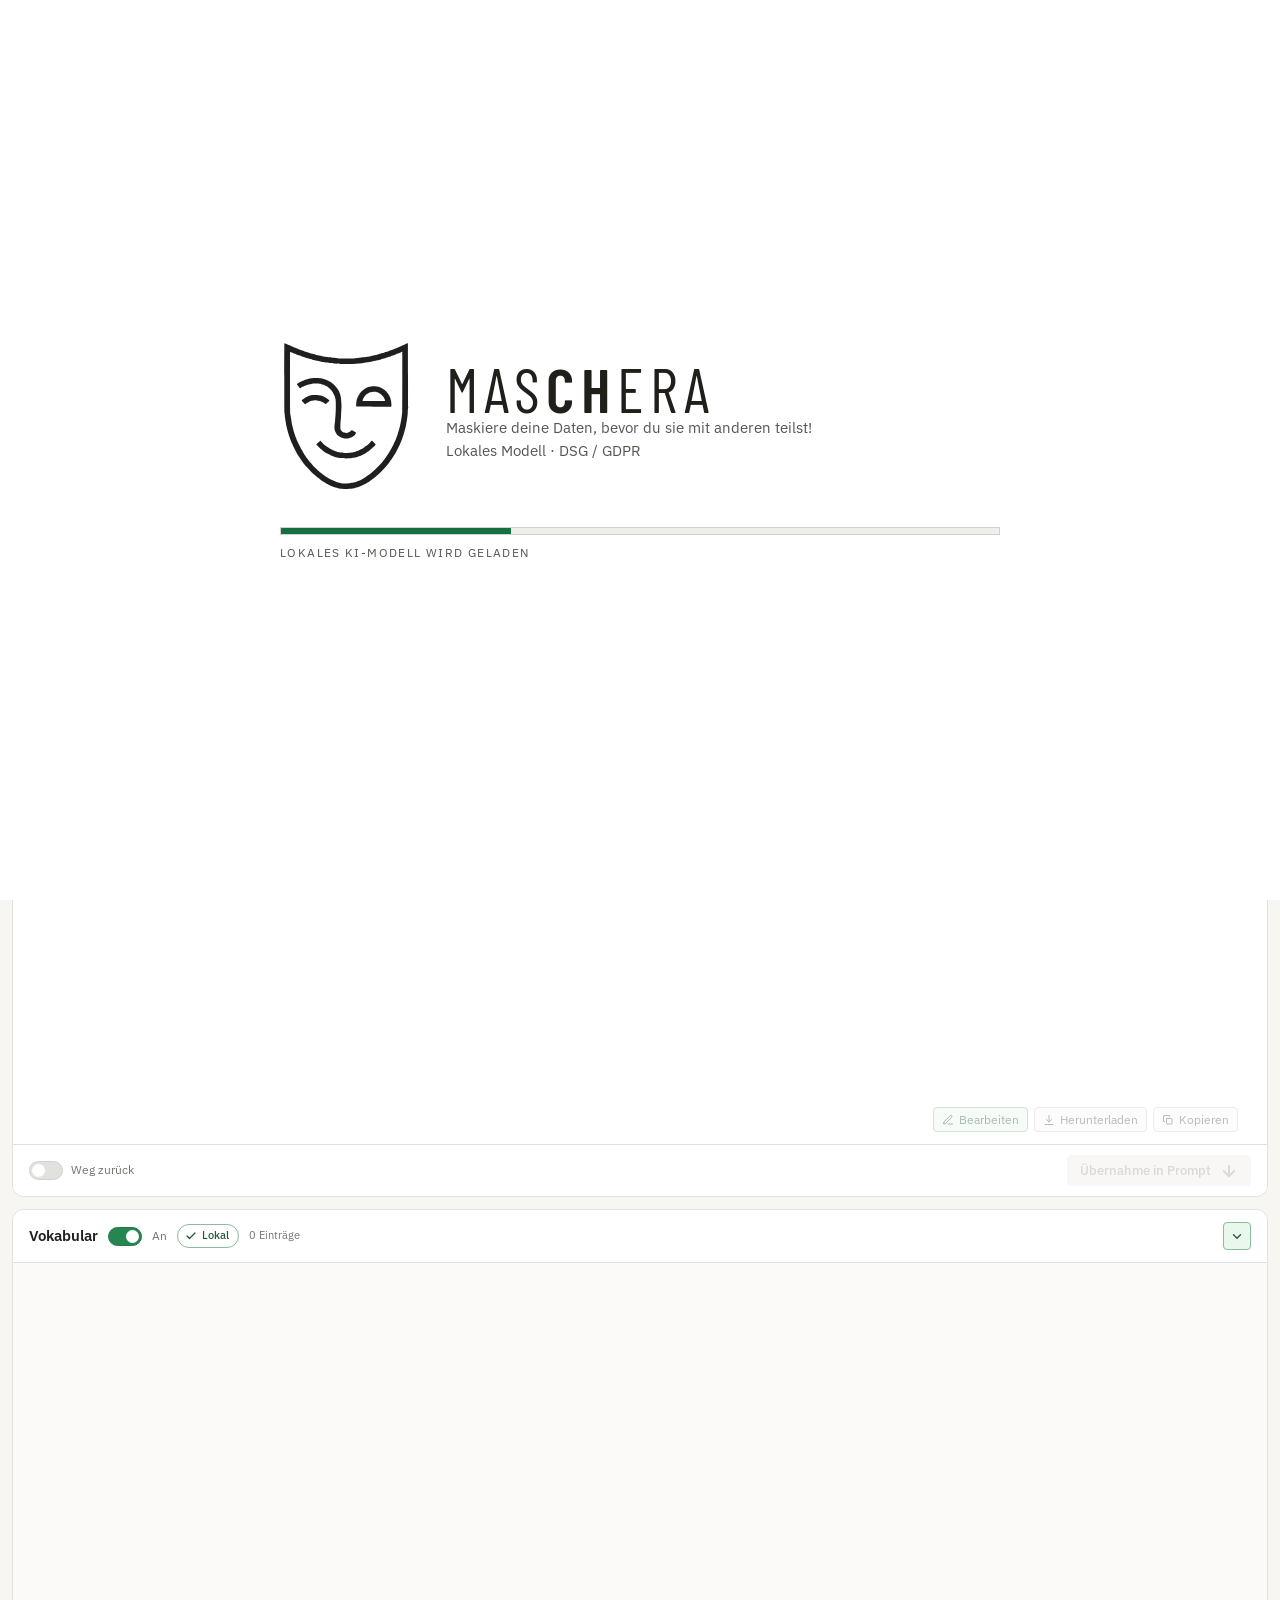
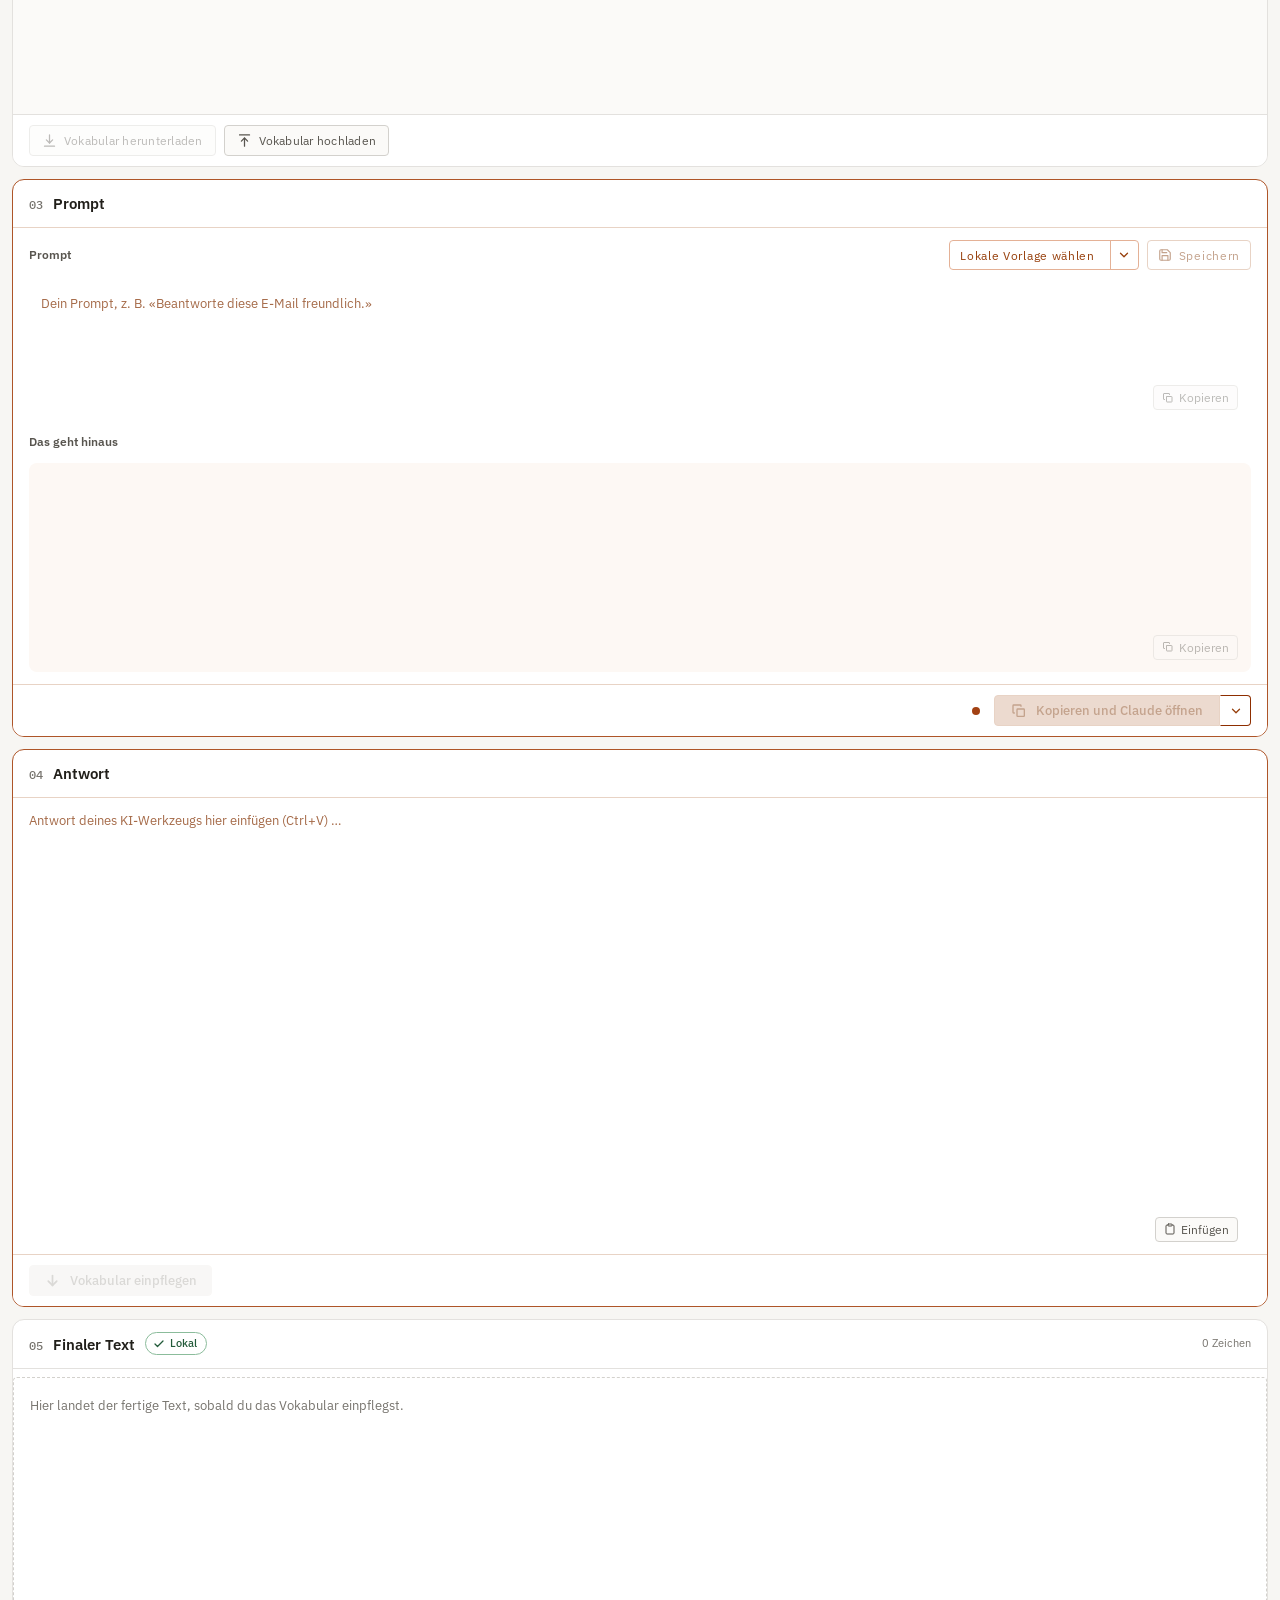
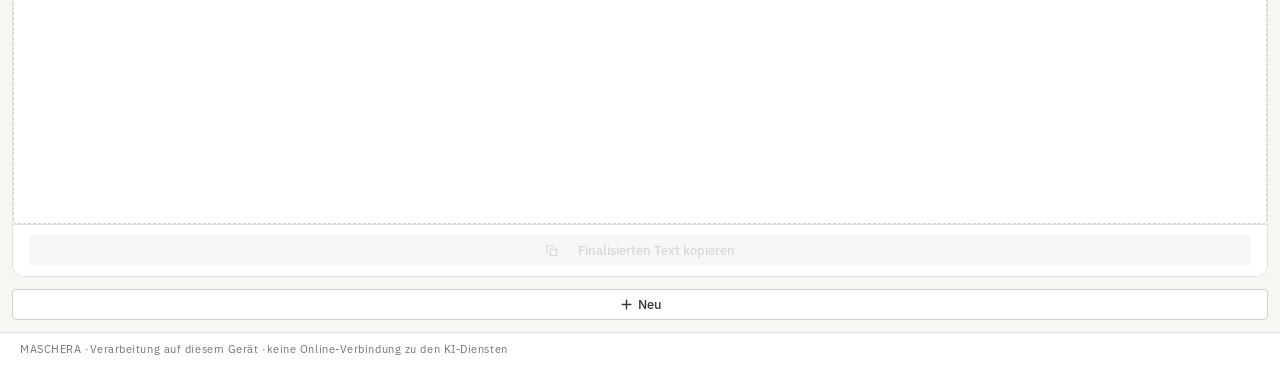
==== commit d3ad96f1: "MASCHERA 2.0.0: neues Aussehen, Webseite in den Farben der Anwendung Co-Authored-By: Claude <noreply" ====
--- a/app/static/index.html
+++ b/app/static/index.html
@@ -74,6 +74,11 @@
   </div>
 </header>
 
+<!-- Steps (since 2.0, UX design): filled by maschera.js, follow the work
+     and jump to the tile on click. -->
+<nav class="schritte" id="schritte" aria-label="Ablauf"></nav>
+
+
 <main class="raster" id="raster">
 
   <!-- ===== Column 1: 01 original text / 05 final text ===== -->
@@ -92,7 +97,7 @@
         <span class="bereich-zahl" id="zahl-01">0 Zeichen</span>
       </div>
       <label class="ablage" id="ablage">
-        <span id="ablage-text">PDF, DOCX, TXT oder Mail hierher ziehen —
+        <span id="ablage-text">PDF, DOCX, TXT oder Mail hierher ziehen,
           oder klicken</span>
         <input type="file" id="datei"
                accept=".pdf,.docx,.txt,.md,.log,.csv,.json,.eml,.msg,.mbox">
@@ -185,16 +190,17 @@
             d="M5 15H4a1 1 0 0 1-1-1V4a1 1 0 0 1 1-1h10a1 1 0 0 1 1 1v1"/></svg>
           <span id="final-kopieren-text">Finalisierten Text kopieren</span>
         </button>
-        <!-- Stacked view only: the way back to the top from the end of the flow. -->
-        <button class="tat neu-unten" id="knopf-neu-unten">
-          <svg class="rand-r-schmal" width="15" height="15" viewBox="0 0 24 24" fill="none"
-            stroke="currentColor" stroke-width="2.2" stroke-linecap="round"
-            stroke-linejoin="round"><path
-            d="M12 5v14"/><path d="M5 12h14"/></svg><span
-            id="neu-unten-text">Neu</span>
-        </button>
-      </div>
-    </div>
+      </div>
+    </div>
+    <!-- Stacked view only: the way back to the top from the end of the flow.
+         Outside tile 05: starting over is not part of the final text. -->
+    <button class="tat neu-unten" id="knopf-neu-unten">
+      <svg class="rand-r-schmal" width="15" height="15" viewBox="0 0 24 24" fill="none"
+        stroke="currentColor" stroke-width="2.2" stroke-linecap="round"
+        stroke-linejoin="round"><path
+        d="M12 5v14"/><path d="M5 12h14"/></svg><span
+        id="neu-unten-text">Neu</span>
+    </button>
   </div>
 
   <!-- ===== Column 2: 02 masked / vocabulary ===== -->
@@ -226,11 +232,24 @@
         <textarea id="antwortfeld" spellcheck="false" autocomplete="off"
           hidden placeholder="Antwort deines KI-Werkzeugs hier einfügen …"></textarea>
         <div class="feldknoepfe">
+        <!-- Way back only: empties the pasted answer, nothing else. -->
+        <button class="imfeld nurbild loeschen" id="knopf-leeren-rueck" hidden>
+          <svg width="12" height="12" viewBox="0 0 24 24" fill="none"
+            stroke="currentColor" stroke-width="2" stroke-linecap="round"
+            stroke-linejoin="round"><path d="M3 6h18"/><path d="M8 6V4h8v2"/>
+            <path d="M19 6l-1 14H6L5 6"/></svg>
+        </button>
         <button class="imfeld bearbeiten" id="knopf-bearbeiten" disabled>
-          <svg width="12" height="12" viewBox="0 0 24 24" fill="none"
+          <svg class="zeichen-stift" width="12" height="12" viewBox="0 0 24 24" fill="none"
             stroke="currentColor" stroke-width="2" stroke-linecap="round"
             stroke-linejoin="round"><path d="M12 20h9"/>
             <path d="M16.5 3.5a2.1 2.1 0 0 1 3 3L7 19l-4 1 1-4Z"/></svg>
+          <!-- «Done» while editing: the same floppy as saving a template. -->
+          <svg class="zeichen-diskette" width="12" height="12" viewBox="0 0 24 24" fill="none"
+            stroke="currentColor" stroke-width="2" stroke-linecap="round"
+            stroke-linejoin="round"><path
+            d="M19 21H5a2 2 0 0 1-2-2V5a2 2 0 0 1 2-2h11l5 5v11a2 2 0 0 1-2 2Z"/>
+            <path d="M17 21v-8H7v8"/><path d="M7 3v5h8"/></svg>
           <span id="bearbeiten-text">Bearbeiten</span>
         </button>
         <button class="imfeld" id="knopf-herunter-mask" disabled>
@@ -321,25 +340,16 @@
           <span class="bereich-nr">03</span>
           <span class="bereich-titel" id="titel-03">Prompt</span>
         </div>
-        <button class="einklappen" id="knopf-einklappen">
-          <svg width="15" height="15" viewBox="0 0 24 24" fill="none"
-            stroke="currentColor" stroke-width="2" stroke-linecap="round"
-            stroke-linejoin="round"><path d="M3 4v16"/><path d="M9 12h12"/>
-            <path d="m15 6 6 6-6 6"/></svg><span
-            id="einklappen-text">Einklappen</span>
-        </button>
       </div>
       <div class="drei-rumpf">
         <div class="teil">
           <div class="teil-kopf">
             <span class="teil-titel" id="titel-prompt">Prompt</span>
             <div class="vorlagenzeile">
-              <span class="vorlagen-lokal" id="vorlagen-lokal">Vorlagen
-                (lokal gespeichert)</span>
               <div class="vorlagenwahl">
                 <button class="ghostknopf klein" id="knopf-vorlagen"
                         aria-expanded="false" aria-haspopup="listbox">
-                  <span id="vorlagen-anzeige">Vorlage wählen</span>
+                  <span id="vorlagen-anzeige">Lokale Vorlage wählen</span>
                   <span class="pfeil" aria-hidden="true"><svg width="14"
                     height="14" viewBox="0 0 24 24" fill="none"
                     stroke="currentColor" stroke-width="2.2"
@@ -405,16 +415,11 @@
         </div>
       </div>
       <div class="fuss fuss-03">
-        <!-- The online notice sits at the button, where data actually leaves. -->
-        <!-- Exclamation in a circle, chosen over the triangle: the red
-           already says "careful", so the sign says what happens, not how
-           to feel about it. Size lives in the stylesheet, in rem. -->
+        <!-- Since 2.0: the zone notice sits at the button, where data
+             actually leaves — "Leaves your device", the long sentence as
+             tooltip. Replaces the exclamation sign and the zone bar. -->
         <p class="onlinewarnung" id="onlinewarnung">
-          <svg viewBox="0 0 24 24" fill="none"
-            stroke="currentColor" stroke-width="2.2" stroke-linecap="round"
-            stroke-linejoin="round" aria-hidden="true"><circle cx="12"
-            cy="12" r="9"/><path d="M12 7v6"/><path
-            d="M12 17h.01"/></svg><span id="onlinewarnung-text"></span>
+          <i aria-hidden="true"></i><span id="onlinewarnung-text"></span>
         </p>
         <div class="sendegruppe">
           <button class="tat senden" id="knopf-senden" disabled>
@@ -476,16 +481,6 @@
     </div>
   </div>
 
-  <!-- Third column, collapsed. -->
-  <section class="schiene" id="schiene" title="Ausklappen">
-    <button type="button" id="knopf-ausklappen">
-      <svg width="16" height="16" viewBox="0 0 24 24" fill="none"
-        stroke="currentColor" stroke-width="2" stroke-linecap="round"
-        stroke-linejoin="round"><path d="M21 4v16"/><path d="M15 12H3"/>
-        <path d="m9 6-6 6 6 6"/></svg>
-    </button>
-    <div class="senkrecht" id="schiene-text">03 · Prompt</div>
-  </section>
 
 </main>
 
@@ -576,7 +571,7 @@
       <section class="einst-teil" id="teil-server" hidden>
         <h3 id="einst-server-titel">Server</h3>
         <p class="einst-hilfe" id="einst-server-hilfe">Adresse und Port des
-          lokalen Maskierdienstes. Der Text verlässt dein Gerät nicht — die
+          lokalen Maskierdienstes. Der Text verlässt dein Gerät nicht. Die
           Prüfung zeigt, ob der Dienst antwortet.</p>
         <div class="einst-zeile">
           <label class="feld">
@@ -599,21 +594,24 @@
 
       <section class="einst-teil">
         <h3 id="einst-dienste-titel">Dienste</h3>
-        <p class="einst-hilfe" id="einst-dienste-hilfe">Der Web-Link wird beim
-          Kopieren geöffnet.</p>
+        <p class="einst-hilfe" id="einst-dienste-hilfe">Diese Dienste stehen
+          im Menü neben dem Sendeknopf. Beim Kopieren öffnet MASCHERA die
+          Adresse des gewählten Dienstes. Der zuletzt gewählte bleibt auch
+          für künftige Sitzungen gespeichert.</p>
         <div id="einst-dienste"></div>
         <p class="einst-befund" id="einst-dienste-befund"></p>
-        <!-- The window switch belongs with the services it applies to. -->
         <div class="einst-zeile">
           <button class="tat" id="knopf-dienst-neu">
             <span id="dienst-neu-text">Hinzufügen</span>
           </button>
-          <label class="einst-schalterzeile" id="zeile-fenster">
-            <button class="schalter" id="schalter-fenster" role="switch"
-                    aria-checked="true"><i></i></button>
-            <span id="fenster-wort">In eigenem Fenster öffnen</span>
-          </label>
-        </div>
+        </div>
+        <!-- The window switch belongs with the services it applies to, on a
+             line of its own under «Add». -->
+        <label class="einst-schalterzeile fenster-eigen" id="zeile-fenster">
+          <button class="schalter" id="schalter-fenster" role="switch"
+                  aria-checked="true"><i></i></button>
+          <span id="fenster-wort">Dienste in neuem Fenster öffnen statt im Reiter</span>
+        </label>
       </section>
 
       <!-- Appearance. Unlike the window switches above, this applies in
@@ -646,7 +644,7 @@
       <section class="einst-teil">
         <h3 id="einst-schrift-titel">Schrift</h3>
         <p class="einst-hilfe" id="einst-schrift-hilfe">Gilt für die
-          Textflächen — Originaltext, maskierter Text, Prompt und Antwort.</p>
+          Textflächen: Originaltext, maskierter Text, Prompt und Antwort.</p>
         <div class="einst-zeile">
           <label class="feld">
             <span id="einst-schriftart-etikett">Schriftart</span>
@@ -654,8 +652,7 @@
                labelling. The families repeat SCHRIFTEN in maschera.js;
                test_api point 21 holds the two together. -->
             <select id="einst-schriftart" class="schriftwahl">
-              <option value="werk">Barlow</option>
-              <option value="sans" id="schriftart-sans">Serifenlos</option>
+              <option value="werk">IBM Plex</option>
               <option value="serif" id="schriftart-serif">Serifen</option>
               <option value="mono" id="schriftart-mono">Feste Breite</option>
             </select>
@@ -675,17 +672,14 @@
           <span class="schriftprobe" id="einst-schriftprobe">Sehr geehrte
             Damen und Herren</span>
         </div>
-        <label class="einst-haken">
-          <input type="checkbox" id="einst-schrift-ueberall">
-          <span id="einst-schrift-ueberall-text">Auch für Knöpfe und
-            Beschriftungen</span>
-        </label>
       </section>
 
       <section class="einst-teil">
         <h3 id="einst-klartext-titel">Klartext-Tags</h3>
-        <p class="einst-hilfe" id="einst-klartext-hilfe">Diese Typen bleiben
-          dauerhaft im Klartext — erkannt, aber nicht ersetzt.</p>
+        <p class="einst-hilfe" id="einst-klartext-hilfe">Wähle die Typen,
+          die MASCHERA nie maskieren soll. Sie werden weiter erkannt,
+          bleiben im Text aber stehen. Das gilt für jedes Dokument, bis
+          du sie wieder abwählst.</p>
         <div class="tagliste" id="einst-tags"></div>
         <p class="einst-befund" id="einst-tags-befund"></p>
       </section>
--- a/app/static/maschera.css
+++ b/app/static/maschera.css
@@ -9,69 +9,70 @@
  * verriete einer fremden Stelle, dass und wann jemand MASCHERA benutzt.
  * `tests/test_app.py` prueft das an jeder Datei.
  *
- * SCHRIFT — Barlow und Barlow Condensed, SIL Open Font License 1.1,
- * Lizenztext unter `schriften/OFL.txt`.
+ * SCHRIFT (seit 2.0, Entwurf des UX-Architekten) — IBM Plex Sans fuer
+ * Oberflaeche und Texte, IBM Plex Mono fuer Platzhalter, Nummern und das
+ * Antwortfeld. NUR die Wortmarke MAS**CH**ERA bleibt in Barlow Condensed
+ * (Entscheid 18.10.2026: «Fonts aus dem neuen Designsystem ausser fuer das
+ * Logo»). Alle drei SIL Open Font License 1.1, Text unter
+ * `schriften/OFL.txt`, Herkunft in `schriften/HERKUNFT.md`.
+ *
+ * Plex Sans ist EINE stufenlose Datei je Teilmenge (wght 100–700): 400,
+ * 500 und 600 kommen aus derselben Datei.
  *
  * Vietnamesisch fehlt absichtlich. In den Schweizer Personenregistern gilt
  * ein amtlicher Zeichensatz: ISO 8859-1 + Latin Extended-A. Die Teilmengen
- * `latin` und `latin-ext` decken ihn ab. Was Barlow darin fehlt, steht in
- * `tests/test_schriften.py`.
+ * `latin` und `latin-ext` decken ihn ab. Was den Schriften darin fehlt,
+ * steht in `tests/test_schriften.py`.
  */
 
 @font-face {
-  font-family: "Barlow";
+  font-family: "IBM Plex Sans";
+  font-style: normal;
+  font-weight: 100 700;
+  font-display: swap;
+  src: url("schriften/IBMPlexSans-latin.woff2") format("woff2");
+  unicode-range: U+0000-00FF, U+0131, U+0152-0153, U+02BB-02BC, U+02C6, U+02DA, U+02DC, U+0304, U+0308, U+0329, U+2000-206F, U+20AC, U+2122, U+2191, U+2193, U+2212, U+2215, U+FEFF, U+FFFD;
+}
+@font-face {
+  font-family: "IBM Plex Sans";
+  font-style: normal;
+  font-weight: 100 700;
+  font-display: swap;
+  src: url("schriften/IBMPlexSans-latin-ext.woff2") format("woff2");
+  unicode-range: U+0100-02BA, U+02BD-02C5, U+02C7-02CC, U+02CE-02D7, U+02DD-02FF, U+0304, U+0308, U+0329, U+1D00-1DBF, U+1E00-1E9F, U+1EF2-1EFF, U+2020, U+20A0-20AB, U+20AD-20C0, U+2113, U+2C60-2C7F, U+A720-A7FF;
+}
+@font-face {
+  font-family: "IBM Plex Mono";
   font-style: normal;
   font-weight: 400;
   font-display: swap;
-  src: url("schriften/Barlow-400-latin.woff2") format("woff2");
+  src: url("schriften/IBMPlexMono-400-latin.woff2") format("woff2");
   unicode-range: U+0000-00FF, U+0131, U+0152-0153, U+02BB-02BC, U+02C6, U+02DA, U+02DC, U+0304, U+0308, U+0329, U+2000-206F, U+20AC, U+2122, U+2191, U+2193, U+2212, U+2215, U+FEFF, U+FFFD;
 }
-
 @font-face {
-  font-family: "Barlow";
+  font-family: "IBM Plex Mono";
   font-style: normal;
   font-weight: 400;
   font-display: swap;
-  src: url("schriften/Barlow-400-latin-ext.woff2") format("woff2");
+  src: url("schriften/IBMPlexMono-400-latin-ext.woff2") format("woff2");
   unicode-range: U+0100-02BA, U+02BD-02C5, U+02C7-02CC, U+02CE-02D7, U+02DD-02FF, U+0304, U+0308, U+0329, U+1D00-1DBF, U+1E00-1E9F, U+1EF2-1EFF, U+2020, U+20A0-20AB, U+20AD-20C0, U+2113, U+2C60-2C7F, U+A720-A7FF;
 }
-
 @font-face {
-  font-family: "Barlow";
+  font-family: "IBM Plex Mono";
   font-style: normal;
   font-weight: 500;
   font-display: swap;
-  src: url("schriften/Barlow-500-latin.woff2") format("woff2");
+  src: url("schriften/IBMPlexMono-500-latin.woff2") format("woff2");
   unicode-range: U+0000-00FF, U+0131, U+0152-0153, U+02BB-02BC, U+02C6, U+02DA, U+02DC, U+0304, U+0308, U+0329, U+2000-206F, U+20AC, U+2122, U+2191, U+2193, U+2212, U+2215, U+FEFF, U+FFFD;
 }
-
 @font-face {
-  font-family: "Barlow";
+  font-family: "IBM Plex Mono";
   font-style: normal;
   font-weight: 500;
   font-display: swap;
-  src: url("schriften/Barlow-500-latin-ext.woff2") format("woff2");
+  src: url("schriften/IBMPlexMono-500-latin-ext.woff2") format("woff2");
   unicode-range: U+0100-02BA, U+02BD-02C5, U+02C7-02CC, U+02CE-02D7, U+02DD-02FF, U+0304, U+0308, U+0329, U+1D00-1DBF, U+1E00-1E9F, U+1EF2-1EFF, U+2020, U+20A0-20AB, U+20AD-20C0, U+2113, U+2C60-2C7F, U+A720-A7FF;
 }
-
-@font-face {
-  font-family: "Barlow";
-  font-style: normal;
-  font-weight: 700;
-  font-display: swap;
-  src: url("schriften/Barlow-700-latin.woff2") format("woff2");
-  unicode-range: U+0000-00FF, U+0131, U+0152-0153, U+02BB-02BC, U+02C6, U+02DA, U+02DC, U+0304, U+0308, U+0329, U+2000-206F, U+20AC, U+2122, U+2191, U+2193, U+2212, U+2215, U+FEFF, U+FFFD;
-}
-
-@font-face {
-  font-family: "Barlow";
-  font-style: normal;
-  font-weight: 700;
-  font-display: swap;
-  src: url("schriften/Barlow-700-latin-ext.woff2") format("woff2");
-  unicode-range: U+0100-02BA, U+02BD-02C5, U+02C7-02CC, U+02CE-02D7, U+02DD-02FF, U+0304, U+0308, U+0329, U+1D00-1DBF, U+1E00-1E9F, U+1EF2-1EFF, U+2020, U+20A0-20AB, U+20AD-20C0, U+2113, U+2C60-2C7F, U+A720-A7FF;
-}
-
 @font-face {
   font-family: "Barlow Condensed";
   font-style: normal;
@@ -128,42 +129,52 @@
      ebenfalls — sonst stuenden Knopfbeschriftung und Knopfinhalt in zwei
      verschiedenen Schriften. */
   --ui-heading: var(--font-heading);
-  --color-bg: #f2f2f3;
-  --color-surface: #e9e9ea;
-  --color-text: #1d1f20;
-  --color-accent: #5980a6;
+  --color-bg: oklch(0.972 0.004 85);
+  --color-surface: oklch(0.95 0.004 85);
+  --color-text: oklch(0.24 0.01 85);
+  --color-accent: oklch(0.45 0.1 155);
   --color-divider: color-mix(in srgb, var(--color-text) 16%, transparent);
 
   /* Tonal ramps — generated in OKLCH on one shared lightness scale, so the
      same step of any role matches the others in visual value. */
-  --color-neutral-100: #f5f5f8;
-  --color-neutral-200: #e7e7ea;
-  --color-neutral-300: #d4d4d7;
-  --color-neutral-400: #b7b7ba;
-  --color-neutral-500: #98989b;
-  --color-neutral-600: #7a7a7d;
-  --color-neutral-700: #5d5d60;
-  --color-neutral-800: #424244;
-  --color-neutral-900: #2b2b2d;
-
-  --color-accent-100: #eef6ff;
-  --color-accent-600: #597ea3;
-  --color-accent-700: #416180;
-  --color-accent-800: #2c455d;
-
-  --color-accent-2-100: #eef6ff;
-  --color-accent-2-800: #314457;
-
-  --font-heading: "Barlow Condensed", system-ui, sans-serif;
+  --color-neutral-100: oklch(0.985 0.003 85);
+  --color-neutral-200: oklch(0.95 0.004 85);
+  --color-neutral-300: oklch(0.91 0.005 85);
+  --color-neutral-400: oklch(0.86 0.006 85);
+  --color-neutral-500: oklch(0.74 0.008 85);
+  --color-neutral-600: oklch(0.56 0.01 85);
+  --color-neutral-700: oklch(0.45 0.01 85);
+  --color-neutral-800: oklch(0.34 0.01 85);
+  --color-neutral-900: oklch(0.26 0.01 85);
+
+  --color-accent-100: oklch(0.955 0.025 155);
+  --color-accent-600: oklch(0.48 0.1 155);
+  --color-accent-700: oklch(0.4 0.09 155);
+  --color-accent-800: oklch(0.32 0.07 155);
+
+  --color-accent-2-100: oklch(0.955 0.025 155);
+  --color-accent-2-800: oklch(0.32 0.07 155);
+
+  /* Bis 1.1 trugen Wortmarke UND Bereichstitel Barlow Condensed. Seit 2.0
+     traegt nur noch die Wortmarke die eigene Schrift (`--font-marke`); die
+     Titel folgen dem Entwurf in Plex Sans. */
+  --font-marke: "Barlow Condensed", "Arial Narrow", sans-serif;
+  --font-heading: "IBM Plex Sans", system-ui, sans-serif;
   --font-heading-weight: 600;
-  --font-body: "Barlow", system-ui, sans-serif;
+  --font-body: "IBM Plex Sans", system-ui, sans-serif;
+  --font-mono: "IBM Plex Mono", ui-monospace, "SFMono-Regular", Menlo, monospace;
 
   --space-1: 0.2125rem;
   --space-2: 0.425rem;
   --space-3: 0.6375rem;
   --space-4: 0.85rem;
   --radius-md: 4px;
-  --radius-lg: 7px;
+  /* Seit 2.0 (Entwurf): Karte und Zone. Mehr Rundungen gibt es nicht —
+     test_app 22. */
+  --radius-karte: 12px;
+  --radius-feld: 8px;    /* Ablagefeld, «Das geht hinaus», Sprachwahl */
+  --radius-pille: 6px;   /* die gewaehlte Sprache in der Sprachwahl */
+    --radius-lg: 7px;
 
   /* Elevation — derived from the ground: soft ink-tinted shadows on a
      light theme, a hairline edge + ambient darkness on a dark one. */
@@ -252,54 +263,49 @@
  */
 :root {
   /* Gruen — «bleibt auf dem Geraet» */
-  --gr-flaeche:  #2f6b46;   /* FLAECHE gruener Knoepfe und Balken */
-  --gr-flaeche2: #24523a;   /* die tiefere Flaeche — Einpflegen, Laufbalken */
-  --gr-schrift:  #24523a;   /* SCHRIFT in Gruen — Titel, Plaketten, Hinweise */
-  --gr-kante:    #24523a;   /* Kante gruener Flaechen */
-  --gr-tief:                #255239;   /* Rollover des Hauptknopfs */
-  --gr-dunkel2:             #1c422e;   /* Kante des dunklen Knopfs */
-  --gr-hell:                #4f9d69;   /* aktiver Rahmen, Fokus */
-  --gr-matt:                #8fbfa0;   /* Pruefsummenrand, matte Zeichen */
-  --gr-aus:                 #9ab5a5;   /* deaktivierter Hauptknopf */
-  --gr-aus-kante:           #8aa895;   /* dessen Kante */
-  --gr-grund:               #eef5ef;   /* helle gruene Flaeche */
-  --gr-grund2:              #dff0e5;   /* helle gruene Flaeche, Kante */
-  --gr-grund3:              #f4faf6;   /* hellste gruene Flaeche */
+  --gr-flaeche:  oklch(0.55 0.12 155);   /* FLAECHE gruener Knoepfe und Balken */
+  --gr-flaeche2: oklch(0.48 0.11 155);   /* die tiefere Flaeche — Einpflegen, Laufbalken */
+  --gr-schrift:  oklch(0.42 0.08 155);   /* SCHRIFT in Gruen — Titel, Plaketten, Hinweise */
+  --gr-kante:    oklch(0.5 0.1 155);   /* Kante gruener Flaechen */
+  --gr-hell:                oklch(0.6 0.13 155);   /* aktiver Rahmen, Fokus */
+  --gr-matt:                oklch(0.75 0.07 155);   /* Pruefsummenrand, matte Zeichen */
+  --gr-grund:               oklch(0.962 0.02 155);   /* helle gruene Flaeche */
+  --gr-grund2:              oklch(0.92 0.04 155);   /* helle gruene Flaeche, Kante */
+  --gr-grund3:              oklch(0.98 0.01 155);   /* hellste gruene Flaeche */
 
   /* Rot — «geht hinaus» */
-  --bx-schrift:      #8c2f22;   /* SCHRIFT in Rot — Titel, Knopfschrift */
-  --bx-flaeche:      #8c2f22;   /* FLAECHE des Sendeknopfs und der Tints */
-  --bx-kante-stark:  #8c2f22;   /* die kraeftige rote Kante */
-  --bx-dunkel:              #75291d;   /* Kante des Sendeknopfs */
-  --bx-tief:                #6b2119;   /* Rollover des Sendeknopfs */
-  --bx-dunkel2:             #7c2d22;
-  --bx-matt:                #a35a4c;   /* Informationstext, Platzhalter */
-  --bx-matt2:               #b07a70;
-  --bx-matt3:               #c98a7e;
-  --bx-aus:                 #c8968d;   /* deaktivierte Schrift */
-  --bx-kante:               #d8a49b;   /* Fensterrahmen, Knopfrahmen */
-  --bx-kante-hell:          #e0aca5;
-  --bx-kante2:              #e5c3bc;   /* Rahmen von Deaktiviertem */
-  --bx-grund:               #fdeceb;   /* helle rote Flaeche */
-  --bx-grund2:              #fbe9e7;
-  --bx-grund3:              #fdf3f1;
-  --bx-grund4:              #fbf2f0;
-  --bx-grund5:              #fbeeec;
-  --bx-aus-schrift:  #c9a49e;   /* Schrift auf dem deaktivierten Sendeknopf */
-  --bx-aus-flaeche:         #c9a49e;   /* deaktivierter Sendeknopf */
-  --bx-aus-kante:           #b8918a;   /* dessen Kante */
-  --bx-loeschen:            #c4483a;   /* der Leeren-Knopf im Feld */
-  --bx-loeschen-kante:      #a63a2e;
-  --bx-senden-aus:          #e8cbc6;   /* deaktivierter Sendeknopf in der roten Spalte */
-  --bx-senden-aus-kante:    #ddb4ad;   /* dessen Kante — UND die des Pfeils daneben */
+  --bx-schrift:      oklch(0.48 0.13 45);   /* SCHRIFT in Rot — Titel, Knopfschrift */
+  --bx-flaeche:      oklch(0.5 0.14 42);   /* FLAECHE des Sendeknopfs und der Tints */
+  --bx-kante-stark:  oklch(0.55 0.13 45);   /* die kraeftige rote Kante */
+  --bx-dunkel:              oklch(0.44 0.13 42);   /* Kante des Sendeknopfs */
+  --bx-tief:                oklch(0.44 0.14 42);   /* Rollover des Sendeknopfs */
+  --bx-dunkel2:             oklch(0.44 0.13 42);
+  --bx-matt:                oklch(0.58 0.09 50);   /* Informationstext, Platzhalter */
+  --bx-matt2:               oklch(0.64 0.07 50);
+  --bx-matt3:               oklch(0.7 0.07 50);
+  --bx-aus:                 oklch(0.74 0.05 55);   /* deaktivierte Schrift */
+  --bx-kante:               oklch(0.8 0.07 50);   /* Fensterrahmen, Knopfrahmen */
+  --bx-kante-hell:          oklch(0.84 0.05 55);
+  --bx-kante2:              oklch(0.88 0.03 55);   /* Rahmen von Deaktiviertem */
+  --bx-grund:               oklch(0.962 0.02 60);   /* helle rote Flaeche */
+  --bx-grund2:              oklch(0.955 0.022 60);
+  --bx-grund4:              oklch(0.982 0.008 60);
+  --bx-grund5:              oklch(0.965 0.018 60);
+  --bx-aus-schrift:  oklch(0.66 0.03 55);   /* Schrift auf dem deaktivierten Sendeknopf */
+  --bx-aus-flaeche:         oklch(0.9 0.02 55);   /* deaktivierter Sendeknopf */
+  --bx-aus-kante:           oklch(0.86 0.03 55);   /* dessen Kante */
+  --bx-loeschen:            oklch(0.55 0.17 25);   /* der Leeren-Knopf im Feld */
+  --bx-loeschen-kante:      oklch(0.48 0.16 25);
+  --bx-senden-aus:          oklch(0.9 0.025 55);   /* deaktivierter Sendeknopf in der roten Spalte */
+  --bx-senden-aus-kante:    oklch(0.86 0.035 55);   /* dessen Kante — UND die des Pfeils daneben */
 
   /* Einzelne */
   /* Der Ton, aus dem Schleier und Schatten gemischt werden — als Marke, auch
    * wenn er als `rgba(…)` nach einer Zahlenreihe aussieht.
    */
-  --schatten-grund:         #1d1f20;
-  --manuell:                #5c3a92;   /* von Hand gesetzt — Rand und Plakette */
-  --muster:                 #a3bdd1;   /* Rand einer Musterfundstelle */
+  --schatten-grund:         oklch(0.24 0.01 85);
+  --manuell:                oklch(0.45 0.15 300);   /* von Hand gesetzt — Rand und Plakette */
+  --muster:                 oklch(0.68 0.08 250);   /* Rand einer Musterfundstelle */
 
   /* Zwei Bedeutungen, zwei Marken: die PAPIERFLAECHE eines Feldes oder
    * Menues und die SCHRIFT auf einer farbigen Flaeche. Im Hellen haben sie
@@ -308,6 +314,8 @@
    */
   --papier:    #fff;   /* Flaeche von Feldern, Menues, Dialogen */
   --auf-farbe: #fff;   /* Schrift und Zeichen auf farbiger Flaeche */
+  --auf-hinaus: #fff;  /* Schrift auf dem orangen Sendeknopf (2.0) */
+  --auf-haupt: #fff;   /* Schrift auf dem fast schwarzen Hauptknopf (2.0) */
 }
 
 /* ══ DIE PLATZHALTERFARBEN ═══════════════════════════════════════════
@@ -324,28 +332,28 @@
  * Dunkeln dasselbe Prinzip, nur andersherum.
  */
 :root {
-  --ph-gruppe-person-fl: #f3ecfb;  --ph-gruppe-person-ra: #c6a8e6;  --ph-gruppe-person-sc: #5c3a92;
-  --ph-gruppe-origin-fl: #eef2fb;  --ph-gruppe-origin-ra: #a9b9e0;  --ph-gruppe-origin-sc: #33447f;
-  --ph-gruppe-address-fl: #f6f2e4;  --ph-gruppe-address-ra: #cfc292;  --ph-gruppe-address-sc: #6d6127;
-  --ph-gruppe-contact-fl: #f4f6e2;  --ph-gruppe-contact-ra: #c9d38d;  --ph-gruppe-contact-sc: #5c6720;
-  --ph-gruppe-official-fl: #e6f7f4;  --ph-gruppe-official-ra: #96d3c8;  --ph-gruppe-official-sc: #1f5f56;
-  --ph-gruppe-finance-fl: #eaf4ee;  --ph-gruppe-finance-ra: #9dc9ac;  --ph-gruppe-finance-sc: #2c5f3c;
-  --ph-gruppe-health-fl: #fdedee;  --ph-gruppe-health-ra: #e5a6ab;  --ph-gruppe-health-sc: #8e2f38;
-  --ph-gruppe-process-fl: #f5f3e6;  --ph-gruppe-process-ra: #ccc596;  --ph-gruppe-process-sc: #67602a;
-  --ph-gruppe-plain-fl: #f1f1f2;  --ph-gruppe-plain-ra: #c2c4c6;  --ph-gruppe-plain-sc: #5a5d60;
-  --ph-tag-fullname-fl: #f3ecfb;  --ph-tag-fullname-ra: #c6a8e6;  --ph-tag-fullname-sc: #5c3a92;
-  --ph-tag-city-fl: #f8ecf8;  --ph-tag-city-ra: #dda8dd;  --ph-tag-city-sc: #84357f;
-  --ph-tag-street-fl: #f6f2e4;  --ph-tag-street-ra: #cfc292;  --ph-tag-street-sc: #6d6127;
-  --ph-tag-date-fl: #faf3e0;  --ph-tag-date-ra: #dcc689;  --ph-tag-date-sc: #7a5f12;
-  --ph-tag-email-fl: #f4f6e2;  --ph-tag-email-ra: #c9d38d;  --ph-tag-email-sc: #5c6720;
-  --ph-tag-phone-fl: #fdedee;  --ph-tag-phone-ra: #e5a6ab;  --ph-tag-phone-sc: #8e2f38;
-  --ph-tag-org-fl: #f5f3e6;  --ph-tag-org-ra: #ccc596;  --ph-tag-org-sc: #67602a;
-  --ph-tag-case_id-fl: #eceffa;  --ph-tag-case_id-ra: #a9b5e6;  --ph-tag-case_id-sc: #33417f;
-  --ph-tag-ahvn13-fl: #e6f7f4;  --ph-tag-ahvn13-ra: #96d3c8;  --ph-tag-ahvn13-sc: #1f5f56;
-  --ph-rest-1-fl: #eef4f8;  --ph-rest-1-ra: #a3bdd1;  --ph-rest-1-sc: #2f5771;
-  --ph-rest-2-fl: #f5eef1;  --ph-rest-2-ra: #d3aab8;  --ph-rest-2-sc: #7a3149;
-  --ph-rest-3-fl: #eef5ee;  --ph-rest-3-ra: #a8cba8;  --ph-rest-3-sc: #2f5f34;
-  --ph-rest-4-fl: #f6f1e8;  --ph-rest-4-ra: #cfb894;  --ph-rest-4-sc: #6b4f26;
+  --ph-gruppe-person-fl: oklch(0.95 0.035 300);  --ph-gruppe-person-ra: oklch(0.95 0.035 300);  --ph-gruppe-person-sc: oklch(0.42 0.12 300);
+  --ph-gruppe-origin-fl: oklch(0.95 0.035 340);  --ph-gruppe-origin-ra: oklch(0.95 0.035 340);  --ph-gruppe-origin-sc: oklch(0.42 0.12 340);
+  --ph-gruppe-address-fl: oklch(0.95 0.035 195);  --ph-gruppe-address-ra: oklch(0.95 0.035 195);  --ph-gruppe-address-sc: oklch(0.42 0.12 195);
+  --ph-gruppe-contact-fl: oklch(0.95 0.035 250);  --ph-gruppe-contact-ra: oklch(0.95 0.035 250);  --ph-gruppe-contact-sc: oklch(0.42 0.12 250);
+  --ph-gruppe-official-fl: oklch(0.95 0.035 20);  --ph-gruppe-official-ra: oklch(0.95 0.035 20);  --ph-gruppe-official-sc: oklch(0.42 0.12 20);
+  --ph-gruppe-finance-fl: oklch(0.95 0.035 110);  --ph-gruppe-finance-ra: oklch(0.95 0.035 110);  --ph-gruppe-finance-sc: oklch(0.42 0.12 110);
+  --ph-gruppe-health-fl: oklch(0.95 0.035 165);  --ph-gruppe-health-ra: oklch(0.95 0.035 165);  --ph-gruppe-health-sc: oklch(0.42 0.12 165);
+  --ph-gruppe-process-fl: oklch(0.95 0.035 75);  --ph-gruppe-process-ra: oklch(0.95 0.035 75);  --ph-gruppe-process-sc: oklch(0.42 0.12 75);
+  --ph-gruppe-plain-fl: oklch(0.95 0.006 85);  --ph-gruppe-plain-ra: oklch(0.95 0.006 85);  --ph-gruppe-plain-sc: oklch(0.42 0.01 85);
+  --ph-tag-fullname-fl: oklch(0.95 0.035 300);  --ph-tag-fullname-ra: oklch(0.95 0.035 300);  --ph-tag-fullname-sc: oklch(0.42 0.12 300);
+  --ph-tag-city-fl: oklch(0.95 0.035 195);  --ph-tag-city-ra: oklch(0.95 0.035 195);  --ph-tag-city-sc: oklch(0.42 0.12 195);
+  --ph-tag-street-fl: oklch(0.95 0.035 195);  --ph-tag-street-ra: oklch(0.95 0.035 195);  --ph-tag-street-sc: oklch(0.42 0.12 195);
+  --ph-tag-date-fl: oklch(0.95 0.035 75);  --ph-tag-date-ra: oklch(0.95 0.035 75);  --ph-tag-date-sc: oklch(0.42 0.12 75);
+  --ph-tag-email-fl: oklch(0.95 0.035 250);  --ph-tag-email-ra: oklch(0.95 0.035 250);  --ph-tag-email-sc: oklch(0.42 0.12 250);
+  --ph-tag-phone-fl: oklch(0.95 0.035 250);  --ph-tag-phone-ra: oklch(0.95 0.035 250);  --ph-tag-phone-sc: oklch(0.42 0.12 250);
+  --ph-tag-org-fl: oklch(0.95 0.035 75);  --ph-tag-org-ra: oklch(0.95 0.035 75);  --ph-tag-org-sc: oklch(0.42 0.12 75);
+  --ph-tag-case_id-fl: oklch(0.95 0.035 75);  --ph-tag-case_id-ra: oklch(0.95 0.035 75);  --ph-tag-case_id-sc: oklch(0.42 0.12 75);
+  --ph-tag-ahvn13-fl: oklch(0.95 0.035 20);  --ph-tag-ahvn13-ra: oklch(0.95 0.035 20);  --ph-tag-ahvn13-sc: oklch(0.42 0.12 20);
+  --ph-rest-1-fl: oklch(0.95 0.035 230);  --ph-rest-1-ra: oklch(0.95 0.035 230);  --ph-rest-1-sc: oklch(0.42 0.12 230);
+  --ph-rest-2-fl: oklch(0.95 0.035 0);  --ph-rest-2-ra: oklch(0.95 0.035 0);  --ph-rest-2-sc: oklch(0.42 0.12 0);
+  --ph-rest-3-fl: oklch(0.95 0.035 140);  --ph-rest-3-ra: oklch(0.95 0.035 140);  --ph-rest-3-sc: oklch(0.42 0.12 140);
+  --ph-rest-4-fl: oklch(0.95 0.035 60);  --ph-rest-4-ra: oklch(0.95 0.035 60);  --ph-rest-4-sc: oklch(0.42 0.12 60);
 }
 
 /* == DER DUNKELMODUS =================================================
@@ -376,161 +384,155 @@
  */
 @media (prefers-color-scheme: dark) {
   :root:not([data-thema="hell"]) {
-    --color-bg: #1a1917;
-    --color-surface: #232220;
-    --color-text: #ece9e3;
-    --papier: #2b2a27;
+    --color-bg: oklch(0.19 0.006 85);
+    --color-surface: oklch(0.215 0.006 85);
+    --color-text: oklch(0.93 0.006 85);
+    --papier: oklch(0.235 0.007 85);
     --auf-farbe: #f4f2ee;
-    --color-neutral-100: #1f1e1c;
-    --color-neutral-200: #2a2926;
-    --color-neutral-300: #343330;
-    --color-neutral-400: #423f3b;
-    --color-neutral-500: #5b5852;
-    --color-neutral-600: #7d7972;
-    --color-neutral-700: #a5a29b;
-    --color-neutral-800: #c9c5be;
-    --color-neutral-900: #ece9e3;
-    --gr-tief: #43895c;
-    --gr-dunkel2: #4e9a6c;
-    --gr-hell: #5fb37f;
-    --gr-matt: #5f9f78;
-    --gr-aus: #385644;
-    --gr-aus-kante: #456450;
-    --gr-grund: #1d2a22;
-    --gr-grund2: #24382c;
-    --gr-grund3: #1a241e;
-    --bx-dunkel: #8a2e21;
-    --bx-tief: #b23f2e;
-    --bx-dunkel2: #7c2d22;
-    --bx-matt: #ba7869;
-    --bx-matt2: #a76a5c;
-    --bx-matt3: #96604f;
-    --bx-aus: #7c524a;
-    --bx-kante: #6d3c31;
-    --bx-kante-hell: #84483b;
-    --bx-kante2: #4a2b24;
-    --bx-grund: #2e1d1a;
-    --bx-grund2: #341f1b;
-    --bx-grund3: #281a18;
-    --bx-grund4: #231917;
-    --bx-grund5: #2a1c19;
-    --bx-aus-flaeche: #4a2b24;
-    --bx-aus-kante: #5c352c;
-    --bx-loeschen: #b8483a;
-    --bx-loeschen-kante: #8f382c;
-    --bx-senden-aus: #482924;
-    --bx-senden-aus-kante: #573129;
-    --manuell: #a184d0;
-    --muster: #7fa3c2;
-    --gr-flaeche: #37764e;  --gr-flaeche2: #2c6340;  --gr-schrift: #7ecb9c;  --gr-kante: #4e9a6c;  --bx-flaeche: #9c3627;  --bx-schrift: #e2907f;  --bx-kante-stark: #a8503f;  --bx-aus-schrift: #a8837b;
+    --auf-hinaus: oklch(0.2 0.02 50);
+    --auf-haupt: oklch(0.2 0.006 85);
+    --color-neutral-100: oklch(0.215 0.006 85);
+    --color-neutral-200: oklch(0.26 0.007 85);
+    --color-neutral-300: oklch(0.32 0.008 85);
+    --color-neutral-400: oklch(0.38 0.008 85);
+    --color-neutral-500: oklch(0.5 0.008 85);
+    --color-neutral-600: oklch(0.64 0.008 85);
+    --color-neutral-700: oklch(0.76 0.008 85);
+    --color-neutral-800: oklch(0.86 0.007 85);
+    --color-neutral-900: oklch(0.93 0.006 85);
+    --gr-hell: oklch(0.72 0.13 155);
+    --gr-matt: oklch(0.55 0.08 155);
+    --gr-grund: oklch(0.25 0.03 155);
+    --gr-grund2: oklch(0.3 0.045 155);
+    --gr-grund3: oklch(0.22 0.02 155);
+    --bx-dunkel: oklch(0.62 0.13 48);
+    --bx-tief: oklch(0.76 0.13 48);
+    --bx-dunkel2: oklch(0.62 0.13 48);
+    --bx-matt: oklch(0.68 0.08 55);
+    --bx-matt2: oklch(0.6 0.07 55);
+    --bx-matt3: oklch(0.55 0.06 55);
+    --bx-aus: oklch(0.5 0.04 55);
+    --bx-kante: oklch(0.52 0.08 50);
+    --bx-kante-hell: oklch(0.45 0.06 55);
+    --bx-kante2: oklch(0.36 0.04 55);
+    --bx-grund: oklch(0.235 0.028 55);
+    --bx-grund2: oklch(0.25 0.03 55);
+    --bx-grund4: oklch(0.21 0.015 60);
+    --bx-grund5: oklch(0.24 0.025 58);
+    --bx-aus-flaeche: oklch(0.3 0.02 55);
+    --bx-aus-kante: oklch(0.36 0.03 55);
+    --bx-loeschen: oklch(0.68 0.16 25);
+    --bx-loeschen-kante: oklch(0.6 0.15 25);
+    --bx-senden-aus: oklch(0.3 0.02 55);
+    --bx-senden-aus-kante: oklch(0.36 0.03 55);
+    --manuell: oklch(0.75 0.12 300);
+    --muster: oklch(0.68 0.08 250);
+    --gr-flaeche: oklch(0.62 0.13 155);  --gr-flaeche2: oklch(0.56 0.12 155);  --gr-schrift: oklch(0.78 0.1 155);  --gr-kante: oklch(0.62 0.12 155);  --bx-flaeche: oklch(0.7 0.14 48);  --bx-schrift: oklch(0.8 0.11 55);  --bx-kante-stark: oklch(0.68 0.13 50);  --bx-aus-schrift: oklch(0.55 0.03 55);
     --schatten-grund: #000000;
-    --color-accent: #7ea8d0;
-    --color-accent-100: #1a2430;  --color-accent-600: #8fb4d6;  --color-accent-700: #a9c6e0;  --color-accent-800: #c6dbee;  --color-accent-2-100: #1b2530;  --color-accent-2-800: #c2d6e6;
+    --color-accent: oklch(0.76 0.1 155);
+    --color-accent-100: oklch(0.28 0.04 155);  --color-accent-600: oklch(0.74 0.1 155);  --color-accent-700: oklch(0.8 0.09 155);  --color-accent-800: oklch(0.88 0.06 155);  --color-accent-2-100: oklch(0.28 0.04 155);  --color-accent-2-800: oklch(0.88 0.06 155);
     --color-divider: color-mix(in srgb, #ece9e3 16%, transparent);
     --shadow-sm: 0 1px 2px color-mix(in srgb, #000000 45%, transparent);
     --shadow-md: 0 3px 10px color-mix(in srgb, #000000 50%, transparent);
     --shadow-lg: 0 12px 32px color-mix(in srgb, #000000 58%, transparent);
-    --ph-gruppe-address-fl: #2b2717;  --ph-gruppe-address-ra: #87773b;  --ph-gruppe-address-sc: #dcd19d;
-    --ph-gruppe-contact-fl: #292b17;  --ph-gruppe-contact-ra: #7d883a;  --ph-gruppe-contact-sc: #d5e09a;
-    --ph-gruppe-finance-fl: #172b1f;  --ph-gruppe-finance-ra: #457d58;  --ph-gruppe-finance-sc: #a4d5b4;
-    --ph-gruppe-health-fl: #2b1718;  --ph-gruppe-health-ra: #883a40;  --ph-gruppe-health-sc: #de9ba2;
-    --ph-gruppe-official-fl: #172b28;  --ph-gruppe-official-ra: #3a887a;  --ph-gruppe-official-sc: #9bded5;
-    --ph-gruppe-origin-fl: #171d2b;  --ph-gruppe-origin-ra: #3a5188;  --ph-gruppe-origin-sc: #a0add9;
-    --ph-gruppe-person-fl: #20172b;  --ph-gruppe-person-ra: #603a88;  --ph-gruppe-person-sc: #b6a0d9;
-    --ph-gruppe-plain-fl: #202022;  --ph-gruppe-plain-ra: #496179;  --ph-gruppe-plain-sc: #a5bdd4;
-    --ph-gruppe-process-fl: #2b2817;  --ph-gruppe-process-ra: #827a3f;  --ph-gruppe-process-sc: #d9d2a1;
-    --ph-rest-1-fl: #17232b;  --ph-rest-1-ra: #416581;  --ph-rest-1-sc: #a1c3d8;
-    --ph-rest-2-fl: #2a1920;  --ph-rest-2-ra: #804257;  --ph-rest-2-sc: #d9a0b3;
-    --ph-rest-3-fl: #192a19;  --ph-rest-3-ra: #497949;  --ph-rest-3-sc: #a5d4aa;
-    --ph-rest-4-fl: #2b2417;  --ph-rest-4-ra: #86693c;  --ph-rest-4-sc: #dcc39d;
-    --ph-tag-ahvn13-fl: #172b28;  --ph-tag-ahvn13-ra: #3a887a;  --ph-tag-ahvn13-sc: #9bded5;
-    --ph-tag-case_id-fl: #171b2b;  --ph-tag-case_id-ra: #3a4988;  --ph-tag-case_id-sc: #a0abd9;
-    --ph-tag-city-fl: #2b172b;  --ph-tag-city-ra: #883a88;  --ph-tag-city-sc: #d9a0d5;
-    --ph-tag-date-fl: #2b2617;  --ph-tag-date-ra: #88733a;  --ph-tag-date-sc: #e1ce98;
-    --ph-tag-email-fl: #292b17;  --ph-tag-email-ra: #7d883a;  --ph-tag-email-sc: #d5e09a;
-    --ph-tag-fullname-fl: #20172b;  --ph-tag-fullname-ra: #603a88;  --ph-tag-fullname-sc: #b6a0d9;
-    --ph-tag-org-fl: #2b2817;  --ph-tag-org-ra: #827a3f;  --ph-tag-org-sc: #d9d2a1;
-    --ph-tag-phone-fl: #2b1718;  --ph-tag-phone-ra: #883a40;  --ph-tag-phone-sc: #de9ba2;
-    --ph-tag-street-fl: #2b2717;  --ph-tag-street-ra: #87773b;  --ph-tag-street-sc: #dcd19d;
+    --ph-gruppe-address-fl: oklch(0.33 0.06 195);  --ph-gruppe-address-ra: oklch(0.33 0.06 195);  --ph-gruppe-address-sc: oklch(0.85 0.1 195);
+    --ph-gruppe-contact-fl: oklch(0.33 0.06 250);  --ph-gruppe-contact-ra: oklch(0.33 0.06 250);  --ph-gruppe-contact-sc: oklch(0.85 0.1 250);
+    --ph-gruppe-finance-fl: oklch(0.33 0.06 110);  --ph-gruppe-finance-ra: oklch(0.33 0.06 110);  --ph-gruppe-finance-sc: oklch(0.85 0.1 110);
+    --ph-gruppe-health-fl: oklch(0.33 0.06 165);  --ph-gruppe-health-ra: oklch(0.33 0.06 165);  --ph-gruppe-health-sc: oklch(0.85 0.1 165);
+    --ph-gruppe-official-fl: oklch(0.33 0.06 20);  --ph-gruppe-official-ra: oklch(0.33 0.06 20);  --ph-gruppe-official-sc: oklch(0.85 0.1 20);
+    --ph-gruppe-origin-fl: oklch(0.33 0.06 340);  --ph-gruppe-origin-ra: oklch(0.33 0.06 340);  --ph-gruppe-origin-sc: oklch(0.85 0.1 340);
+    --ph-gruppe-person-fl: oklch(0.33 0.06 300);  --ph-gruppe-person-ra: oklch(0.33 0.06 300);  --ph-gruppe-person-sc: oklch(0.85 0.1 300);
+    --ph-gruppe-plain-fl: oklch(0.33 0.006 85);  --ph-gruppe-plain-ra: oklch(0.33 0.006 85);  --ph-gruppe-plain-sc: oklch(0.85 0.01 85);
+    --ph-gruppe-process-fl: oklch(0.33 0.06 75);  --ph-gruppe-process-ra: oklch(0.33 0.06 75);  --ph-gruppe-process-sc: oklch(0.85 0.1 75);
+    --ph-rest-1-fl: oklch(0.33 0.06 230);  --ph-rest-1-ra: oklch(0.33 0.06 230);  --ph-rest-1-sc: oklch(0.85 0.1 230);
+    --ph-rest-2-fl: oklch(0.33 0.06 0);  --ph-rest-2-ra: oklch(0.33 0.06 0);  --ph-rest-2-sc: oklch(0.85 0.1 0);
+    --ph-rest-3-fl: oklch(0.33 0.06 140);  --ph-rest-3-ra: oklch(0.33 0.06 140);  --ph-rest-3-sc: oklch(0.85 0.1 140);
+    --ph-rest-4-fl: oklch(0.33 0.06 60);  --ph-rest-4-ra: oklch(0.33 0.06 60);  --ph-rest-4-sc: oklch(0.85 0.1 60);
+    --ph-tag-ahvn13-fl: oklch(0.33 0.06 20);  --ph-tag-ahvn13-ra: oklch(0.33 0.06 20);  --ph-tag-ahvn13-sc: oklch(0.85 0.1 20);
+    --ph-tag-case_id-fl: oklch(0.33 0.06 75);  --ph-tag-case_id-ra: oklch(0.33 0.06 75);  --ph-tag-case_id-sc: oklch(0.85 0.1 75);
+    --ph-tag-city-fl: oklch(0.33 0.06 195);  --ph-tag-city-ra: oklch(0.33 0.06 195);  --ph-tag-city-sc: oklch(0.85 0.1 195);
+    --ph-tag-date-fl: oklch(0.33 0.06 75);  --ph-tag-date-ra: oklch(0.33 0.06 75);  --ph-tag-date-sc: oklch(0.85 0.1 75);
+    --ph-tag-email-fl: oklch(0.33 0.06 250);  --ph-tag-email-ra: oklch(0.33 0.06 250);  --ph-tag-email-sc: oklch(0.85 0.1 250);
+    --ph-tag-fullname-fl: oklch(0.33 0.06 300);  --ph-tag-fullname-ra: oklch(0.33 0.06 300);  --ph-tag-fullname-sc: oklch(0.85 0.1 300);
+    --ph-tag-org-fl: oklch(0.33 0.06 75);  --ph-tag-org-ra: oklch(0.33 0.06 75);  --ph-tag-org-sc: oklch(0.85 0.1 75);
+    --ph-tag-phone-fl: oklch(0.33 0.06 250);  --ph-tag-phone-ra: oklch(0.33 0.06 250);  --ph-tag-phone-sc: oklch(0.85 0.1 250);
+    --ph-tag-street-fl: oklch(0.33 0.06 195);  --ph-tag-street-ra: oklch(0.33 0.06 195);  --ph-tag-street-sc: oklch(0.85 0.1 195);
   }
 }
 :root[data-thema="dunkel"] {
-    --color-bg: #1a1917;
-    --color-surface: #232220;
-    --color-text: #ece9e3;
-    --papier: #2b2a27;
+    --color-bg: oklch(0.19 0.006 85);
+    --color-surface: oklch(0.215 0.006 85);
+    --color-text: oklch(0.93 0.006 85);
+    --papier: oklch(0.235 0.007 85);
     --auf-farbe: #f4f2ee;
-    --color-neutral-100: #1f1e1c;
-    --color-neutral-200: #2a2926;
-    --color-neutral-300: #343330;
-    --color-neutral-400: #423f3b;
-    --color-neutral-500: #5b5852;
-    --color-neutral-600: #7d7972;
-    --color-neutral-700: #a5a29b;
-    --color-neutral-800: #c9c5be;
-    --color-neutral-900: #ece9e3;
-    --gr-tief: #43895c;
-    --gr-dunkel2: #4e9a6c;
-    --gr-hell: #5fb37f;
-    --gr-matt: #5f9f78;
-    --gr-aus: #385644;
-    --gr-aus-kante: #456450;
-    --gr-grund: #1d2a22;
-    --gr-grund2: #24382c;
-    --gr-grund3: #1a241e;
-    --bx-dunkel: #8a2e21;
-    --bx-tief: #b23f2e;
-    --bx-dunkel2: #7c2d22;
-    --bx-matt: #ba7869;
-    --bx-matt2: #a76a5c;
-    --bx-matt3: #96604f;
-    --bx-aus: #7c524a;
-    --bx-kante: #6d3c31;
-    --bx-kante-hell: #84483b;
-    --bx-kante2: #4a2b24;
-    --bx-grund: #2e1d1a;
-    --bx-grund2: #341f1b;
-    --bx-grund3: #281a18;
-    --bx-grund4: #231917;
-    --bx-grund5: #2a1c19;
-    --bx-aus-flaeche: #4a2b24;
-    --bx-aus-kante: #5c352c;
-    --bx-loeschen: #b8483a;
-    --bx-loeschen-kante: #8f382c;
-    --bx-senden-aus: #482924;
-    --bx-senden-aus-kante: #573129;
-    --manuell: #a184d0;
-    --muster: #7fa3c2;
-    --gr-flaeche: #37764e;  --gr-flaeche2: #2c6340;  --gr-schrift: #7ecb9c;  --gr-kante: #4e9a6c;  --bx-flaeche: #9c3627;  --bx-schrift: #e2907f;  --bx-kante-stark: #a8503f;  --bx-aus-schrift: #a8837b;
+    --auf-hinaus: oklch(0.2 0.02 50);
+    --auf-haupt: oklch(0.2 0.006 85);
+    --color-neutral-100: oklch(0.215 0.006 85);
+    --color-neutral-200: oklch(0.26 0.007 85);
+    --color-neutral-300: oklch(0.32 0.008 85);
+    --color-neutral-400: oklch(0.38 0.008 85);
+    --color-neutral-500: oklch(0.5 0.008 85);
+    --color-neutral-600: oklch(0.64 0.008 85);
+    --color-neutral-700: oklch(0.76 0.008 85);
+    --color-neutral-800: oklch(0.86 0.007 85);
+    --color-neutral-900: oklch(0.93 0.006 85);
+    --gr-hell: oklch(0.72 0.13 155);
+    --gr-matt: oklch(0.55 0.08 155);
+    --gr-grund: oklch(0.25 0.03 155);
+    --gr-grund2: oklch(0.3 0.045 155);
+    --gr-grund3: oklch(0.22 0.02 155);
+    --bx-dunkel: oklch(0.62 0.13 48);
+    --bx-tief: oklch(0.76 0.13 48);
+    --bx-dunkel2: oklch(0.62 0.13 48);
+    --bx-matt: oklch(0.68 0.08 55);
+    --bx-matt2: oklch(0.6 0.07 55);
+    --bx-matt3: oklch(0.55 0.06 55);
+    --bx-aus: oklch(0.5 0.04 55);
+    --bx-kante: oklch(0.52 0.08 50);
+    --bx-kante-hell: oklch(0.45 0.06 55);
+    --bx-kante2: oklch(0.36 0.04 55);
+    --bx-grund: oklch(0.235 0.028 55);
+    --bx-grund2: oklch(0.25 0.03 55);
+    --bx-grund4: oklch(0.21 0.015 60);
+    --bx-grund5: oklch(0.24 0.025 58);
+    --bx-aus-flaeche: oklch(0.3 0.02 55);
+    --bx-aus-kante: oklch(0.36 0.03 55);
+    --bx-loeschen: oklch(0.68 0.16 25);
+    --bx-loeschen-kante: oklch(0.6 0.15 25);
+    --bx-senden-aus: oklch(0.3 0.02 55);
+    --bx-senden-aus-kante: oklch(0.36 0.03 55);
+    --manuell: oklch(0.75 0.12 300);
+    --muster: oklch(0.68 0.08 250);
+    --gr-flaeche: oklch(0.62 0.13 155);  --gr-flaeche2: oklch(0.56 0.12 155);  --gr-schrift: oklch(0.78 0.1 155);  --gr-kante: oklch(0.62 0.12 155);  --bx-flaeche: oklch(0.7 0.14 48);  --bx-schrift: oklch(0.8 0.11 55);  --bx-kante-stark: oklch(0.68 0.13 50);  --bx-aus-schrift: oklch(0.55 0.03 55);
     --schatten-grund: #000000;
-    --color-accent: #7ea8d0;
-    --color-accent-100: #1a2430;  --color-accent-600: #8fb4d6;  --color-accent-700: #a9c6e0;  --color-accent-800: #c6dbee;  --color-accent-2-100: #1b2530;  --color-accent-2-800: #c2d6e6;
+    --color-accent: oklch(0.76 0.1 155);
+    --color-accent-100: oklch(0.28 0.04 155);  --color-accent-600: oklch(0.74 0.1 155);  --color-accent-700: oklch(0.8 0.09 155);  --color-accent-800: oklch(0.88 0.06 155);  --color-accent-2-100: oklch(0.28 0.04 155);  --color-accent-2-800: oklch(0.88 0.06 155);
     --color-divider: color-mix(in srgb, #ece9e3 16%, transparent);
     --shadow-sm: 0 1px 2px color-mix(in srgb, #000000 45%, transparent);
     --shadow-md: 0 3px 10px color-mix(in srgb, #000000 50%, transparent);
     --shadow-lg: 0 12px 32px color-mix(in srgb, #000000 58%, transparent);
-    --ph-gruppe-address-fl: #2b2717;  --ph-gruppe-address-ra: #87773b;  --ph-gruppe-address-sc: #dcd19d;
-    --ph-gruppe-contact-fl: #292b17;  --ph-gruppe-contact-ra: #7d883a;  --ph-gruppe-contact-sc: #d5e09a;
-    --ph-gruppe-finance-fl: #172b1f;  --ph-gruppe-finance-ra: #457d58;  --ph-gruppe-finance-sc: #a4d5b4;
-    --ph-gruppe-health-fl: #2b1718;  --ph-gruppe-health-ra: #883a40;  --ph-gruppe-health-sc: #de9ba2;
-    --ph-gruppe-official-fl: #172b28;  --ph-gruppe-official-ra: #3a887a;  --ph-gruppe-official-sc: #9bded5;
-    --ph-gruppe-origin-fl: #171d2b;  --ph-gruppe-origin-ra: #3a5188;  --ph-gruppe-origin-sc: #a0add9;
-    --ph-gruppe-person-fl: #20172b;  --ph-gruppe-person-ra: #603a88;  --ph-gruppe-person-sc: #b6a0d9;
-    --ph-gruppe-plain-fl: #202022;  --ph-gruppe-plain-ra: #496179;  --ph-gruppe-plain-sc: #a5bdd4;
-    --ph-gruppe-process-fl: #2b2817;  --ph-gruppe-process-ra: #827a3f;  --ph-gruppe-process-sc: #d9d2a1;
-    --ph-rest-1-fl: #17232b;  --ph-rest-1-ra: #416581;  --ph-rest-1-sc: #a1c3d8;
-    --ph-rest-2-fl: #2a1920;  --ph-rest-2-ra: #804257;  --ph-rest-2-sc: #d9a0b3;
-    --ph-rest-3-fl: #192a19;  --ph-rest-3-ra: #497949;  --ph-rest-3-sc: #a5d4aa;
-    --ph-rest-4-fl: #2b2417;  --ph-rest-4-ra: #86693c;  --ph-rest-4-sc: #dcc39d;
-    --ph-tag-ahvn13-fl: #172b28;  --ph-tag-ahvn13-ra: #3a887a;  --ph-tag-ahvn13-sc: #9bded5;
-    --ph-tag-case_id-fl: #171b2b;  --ph-tag-case_id-ra: #3a4988;  --ph-tag-case_id-sc: #a0abd9;
-    --ph-tag-city-fl: #2b172b;  --ph-tag-city-ra: #883a88;  --ph-tag-city-sc: #d9a0d5;
-    --ph-tag-date-fl: #2b2617;  --ph-tag-date-ra: #88733a;  --ph-tag-date-sc: #e1ce98;
-    --ph-tag-email-fl: #292b17;  --ph-tag-email-ra: #7d883a;  --ph-tag-email-sc: #d5e09a;
-    --ph-tag-fullname-fl: #20172b;  --ph-tag-fullname-ra: #603a88;  --ph-tag-fullname-sc: #b6a0d9;
-    --ph-tag-org-fl: #2b2817;  --ph-tag-org-ra: #827a3f;  --ph-tag-org-sc: #d9d2a1;
-    --ph-tag-phone-fl: #2b1718;  --ph-tag-phone-ra: #883a40;  --ph-tag-phone-sc: #de9ba2;
-    --ph-tag-street-fl: #2b2717;  --ph-tag-street-ra: #87773b;  --ph-tag-street-sc: #dcd19d;
+    --ph-gruppe-address-fl: oklch(0.33 0.06 195);  --ph-gruppe-address-ra: oklch(0.33 0.06 195);  --ph-gruppe-address-sc: oklch(0.85 0.1 195);
+    --ph-gruppe-contact-fl: oklch(0.33 0.06 250);  --ph-gruppe-contact-ra: oklch(0.33 0.06 250);  --ph-gruppe-contact-sc: oklch(0.85 0.1 250);
+    --ph-gruppe-finance-fl: oklch(0.33 0.06 110);  --ph-gruppe-finance-ra: oklch(0.33 0.06 110);  --ph-gruppe-finance-sc: oklch(0.85 0.1 110);
+    --ph-gruppe-health-fl: oklch(0.33 0.06 165);  --ph-gruppe-health-ra: oklch(0.33 0.06 165);  --ph-gruppe-health-sc: oklch(0.85 0.1 165);
+    --ph-gruppe-official-fl: oklch(0.33 0.06 20);  --ph-gruppe-official-ra: oklch(0.33 0.06 20);  --ph-gruppe-official-sc: oklch(0.85 0.1 20);
+    --ph-gruppe-origin-fl: oklch(0.33 0.06 340);  --ph-gruppe-origin-ra: oklch(0.33 0.06 340);  --ph-gruppe-origin-sc: oklch(0.85 0.1 340);
+    --ph-gruppe-person-fl: oklch(0.33 0.06 300);  --ph-gruppe-person-ra: oklch(0.33 0.06 300);  --ph-gruppe-person-sc: oklch(0.85 0.1 300);
+    --ph-gruppe-plain-fl: oklch(0.33 0.006 85);  --ph-gruppe-plain-ra: oklch(0.33 0.006 85);  --ph-gruppe-plain-sc: oklch(0.85 0.01 85);
+    --ph-gruppe-process-fl: oklch(0.33 0.06 75);  --ph-gruppe-process-ra: oklch(0.33 0.06 75);  --ph-gruppe-process-sc: oklch(0.85 0.1 75);
+    --ph-rest-1-fl: oklch(0.33 0.06 230);  --ph-rest-1-ra: oklch(0.33 0.06 230);  --ph-rest-1-sc: oklch(0.85 0.1 230);
+    --ph-rest-2-fl: oklch(0.33 0.06 0);  --ph-rest-2-ra: oklch(0.33 0.06 0);  --ph-rest-2-sc: oklch(0.85 0.1 0);
+    --ph-rest-3-fl: oklch(0.33 0.06 140);  --ph-rest-3-ra: oklch(0.33 0.06 140);  --ph-rest-3-sc: oklch(0.85 0.1 140);
+    --ph-rest-4-fl: oklch(0.33 0.06 60);  --ph-rest-4-ra: oklch(0.33 0.06 60);  --ph-rest-4-sc: oklch(0.85 0.1 60);
+    --ph-tag-ahvn13-fl: oklch(0.33 0.06 20);  --ph-tag-ahvn13-ra: oklch(0.33 0.06 20);  --ph-tag-ahvn13-sc: oklch(0.85 0.1 20);
+    --ph-tag-case_id-fl: oklch(0.33 0.06 75);  --ph-tag-case_id-ra: oklch(0.33 0.06 75);  --ph-tag-case_id-sc: oklch(0.85 0.1 75);
+    --ph-tag-city-fl: oklch(0.33 0.06 195);  --ph-tag-city-ra: oklch(0.33 0.06 195);  --ph-tag-city-sc: oklch(0.85 0.1 195);
+    --ph-tag-date-fl: oklch(0.33 0.06 75);  --ph-tag-date-ra: oklch(0.33 0.06 75);  --ph-tag-date-sc: oklch(0.85 0.1 75);
+    --ph-tag-email-fl: oklch(0.33 0.06 250);  --ph-tag-email-ra: oklch(0.33 0.06 250);  --ph-tag-email-sc: oklch(0.85 0.1 250);
+    --ph-tag-fullname-fl: oklch(0.33 0.06 300);  --ph-tag-fullname-ra: oklch(0.33 0.06 300);  --ph-tag-fullname-sc: oklch(0.85 0.1 300);
+    --ph-tag-org-fl: oklch(0.33 0.06 75);  --ph-tag-org-ra: oklch(0.33 0.06 75);  --ph-tag-org-sc: oklch(0.85 0.1 75);
+    --ph-tag-phone-fl: oklch(0.33 0.06 250);  --ph-tag-phone-ra: oklch(0.33 0.06 250);  --ph-tag-phone-sc: oklch(0.85 0.1 250);
+    --ph-tag-street-fl: oklch(0.33 0.06 195);  --ph-tag-street-ra: oklch(0.33 0.06 195);  --ph-tag-street-sc: oklch(0.85 0.1 195);
 }
 :root { --fokus: var(--gr-flaeche); }
 /* Die Farbe des aktiven Rahmens folgt der SPALTE, nicht dem Feld: in der
@@ -756,7 +758,7 @@
 :root[data-thema="dunkel"] .kopfzeile .logo { background-image: url("maske.svg#dunkel"); }
 :root[data-thema="hell"] .kopfzeile .logo { background-image: url("maske.svg#hell"); }
 .kopfzeile .marke {
-  font-family: var(--font-heading); font-size: 1.625rem; letter-spacing: .06em;
+  font-family: var(--font-marke); font-size: 1.625rem; letter-spacing: .06em;
   text-transform: uppercase; line-height: 1; font-weight: 400;
 }
 .kopfzeile .marke b { font-weight: 700; }
@@ -770,11 +772,12 @@
    * wuerde eine Zeile hoeher.
    */
   white-space: nowrap;
-  display: flex; align-items: center; gap: 0.4375rem; color: var(--color-text);
-  padding: 0.3125rem 0.625rem; font-size: 0.6875rem; letter-spacing: .1em;
-  text-transform: uppercase;
-}
-.lokalzeiger i { display: block; width: 0.4375rem; height: 0.4375rem; background: var(--color-text); }
+  /* Seit 2.0 wie die Statuspille des Entwurfs: gruener Punkt, gruene
+     Schrift, normale Schreibung. */
+  display: flex; align-items: center; gap: 0.5rem; color: var(--gr-schrift);
+  padding: 0.3125rem 0.625rem; font-size: 0.8125rem; font-weight: 500;
+}
+.lokalzeiger i { display: block; width: 0.5rem; height: 0.5rem; border-radius: 999px; background: var(--gr-flaeche); }
 .zahnrad {
   flex: none; width: 1.6875rem; height: 1.6875rem; display: inline-flex;
   align-items: center; justify-content: center;
@@ -788,6 +791,22 @@
  * `overflow: hidden` schneidet die Flaeche des gewaehlten Knopfs an den
  * Ecken mit ab. */
 #sprachen { border-radius: var(--radius-md); overflow: hidden; }
+/* Seit 2.0 wie im Entwurf: graue Schiene, die gewaehlte Sprache als weisse
+   Pille mit Schatten. */
+#sprachen.gruppe {
+  border: 0; gap: 2px; padding: 0.1875rem; background: var(--color-neutral-200);
+  border-radius: var(--radius-feld);
+}
+#sprachen.gruppe button {
+  height: 1.75rem; min-width: 2.125rem; padding: 0 0.5rem; border-radius: var(--radius-pille);
+  background: transparent; color: var(--color-neutral-600); letter-spacing: 0;
+  font-size: 0.75rem; font-weight: 500;
+}
+#sprachen.gruppe button:hover { background: transparent; color: var(--color-text); }
+#sprachen.gruppe button.aktiv {
+  background: var(--papier); color: var(--color-text);
+  box-shadow: 0 1px 2px color-mix(in srgb, var(--schatten-grund) 14%, transparent);
+}
 .gruppe button {
   font-family: var(--ui-heading); font-size: 0.7188rem; font-weight: 500;
   letter-spacing: .1em; text-transform: uppercase; padding: 0.25rem 0.6875rem;
@@ -806,14 +825,17 @@
  * setzt der Vorgabewert `min-height: auto` von Flex und Grid die Kaesten
  * auf ihre Inhaltshoehe und schiebt den Rest hinaus.
  */
+/* KARTEN STATT SPALT (seit 2.0, Entwurf des UX-Architekten): jede Kachel
+ * eine Karte mit Rand und Rundung, 1rem Abstand auf dem Grund. Bis 1.1 lagen
+ * die Kaesten mit 1px Spalt auf grauem Grund aneinander. */
 main.raster {
-  flex: 1 1 0; min-height: 0; display: flex; gap: 1px;
-  background: var(--color-neutral-300);
+  flex: 1 1 0; min-height: 0; display: flex; gap: 1rem;
+  padding: 0 1rem 1rem; background: var(--color-bg);
 }
 main.raster > .spalte {
   flex: 1 1 0; min-width: 0; display: grid;
-  grid-template-rows: minmax(0, 1.25fr) minmax(0, 1fr); gap: 1px;
-  background: var(--color-neutral-300); overflow: hidden;
+  grid-template-rows: minmax(0, 1.25fr) minmax(0, 1fr); gap: 1rem;
+  background: transparent; overflow: hidden;
 }
 /* KEINE Mindestbreite: sie machte aus jedem schmalen Fenster ein waagrecht
  * rollendes, und weil `rem` an `--skala` haengt, verschoebe sie sich mit dem
@@ -824,42 +846,6 @@
  * Medienabfrage die Schrift des BROWSERS, nicht `--skala`.
  */
 .kopfzeile, main.raster, footer { min-width: 0; }
-
-/* --- Dritte Spalte: eingeklappt ---------------------------------------- */
-/* Sie startet EINGEKLAPPT: solange nichts hinausgeht, soll die Oberflaeche
- * auch nicht so aussehen, als ginge schon etwas hinaus. Die Schiene bleibt
- * sichtbar, damit klar ist, dass es sie gibt.
- */
-.schiene {
-  flex: none; width: 2.875rem; border-left: 2px solid var(--bx-kante-stark);
-  box-shadow: inset 5px 0 7px -5px color-mix(in srgb, var(--bx-flaeche) 55%, transparent); z-index: 2;
-  display: flex; flex-direction: column; align-items: center; gap: 1rem;
-  background: var(--bx-grund3); padding: 0.875rem 0; cursor: pointer;
-}
-.schiene button {
-  border: 1px solid var(--color-neutral-400); background: var(--papier);
-  width: 1.625rem; height: 1.625rem; cursor: pointer; color: var(--bx-schrift);
-  display: flex; align-items: center; justify-content: center;
-  border-radius: var(--radius-md);
-}
-.schiene button:hover { background: var(--color-neutral-200); }
-.schiene .senkrecht {
-  writing-mode: vertical-rl; transform: rotate(180deg);
-  font-family: var(--ui-heading); font-size: 0.75rem; letter-spacing: .2em;
-  text-transform: uppercase; color: var(--color-neutral-600);
-}
-body.drei .schiene { display: none; }
-body:not(.drei) .spalte.hinaus { display: none; }
-
-.einklappen {
-  margin-left: auto; display: inline-flex; align-items: center; gap: 0.4375rem;
-  border: 1px solid var(--color-neutral-400); background: var(--papier);
-  color: var(--bx-schrift); padding: 0.1875rem 0.5625rem; cursor: pointer;
-  font-family: var(--ui-heading); font-size: 0.7188rem; letter-spacing: .1em;
-  text-transform: uppercase;
-  border-radius: var(--radius-md);
-}
-.einklappen:hover { background: var(--color-neutral-200); }
 
 /* --- Fusszeile --------------------------------------------------------- */
 footer {
@@ -880,26 +866,85 @@
 #version { white-space: nowrap; }
 .bereich {
   display: flex; flex-direction: column; min-height: 0; min-width: 0;
-  overflow: hidden; background: var(--color-bg);
-}
-/* ⚠️ Spalte 3 ist farblich abgesetzt, weil dort die Grenze verlaeuft: was
-   hier steht, geht hinaus. Das ist die Aussage der ganzen Oberflaeche. */
-.spalte.hinaus { border-left: 0.1875rem solid var(--bx-kante-stark); }
-.bereich.hinaus { background: var(--bx-grund4); }
-.bereich.fertig { background: var(--gr-grund); }
+  overflow: hidden; background: var(--papier);
+  border: 1px solid var(--color-neutral-300); border-radius: var(--radius-karte);
+}
+/* ⚠️ Spalte 3 ist abgesetzt, weil dort die Grenze verlaeuft: was hier steht,
+   geht hinaus. Das ist die Aussage der ganzen Oberflaeche. Seit 2.0 traegt
+   das der RAND der Karten 03 und 04 — kraeftig orange-rot. Die gestrichelte
+   Zone um die Spalte ist weg (Feedback des Anwenders, 18.10.2026). */
+.bereich.hinaus { background: var(--papier); border: 1.5px solid var(--bx-kante-stark); }
+.bereich.fertig { background: var(--papier); }
+
+/* Die Schrittleiste (seit 2.0). */
+.schritte {
+  flex: none; display: flex; align-items: center; flex-wrap: wrap;
+  gap: 0.25rem 0.375rem; padding: 0.75rem 1rem 0.5rem; background: var(--color-bg);
+}
+.schritt {
+  display: inline-flex; align-items: center; gap: 0.5rem; height: 1.875rem;
+  padding: 0 0.75rem 0 0.25rem; border: 0; border-radius: 999px;
+  background: transparent; color: var(--color-neutral-600); cursor: pointer;
+  font-family: var(--ui-schrift); font-size: 0.8125rem;
+}
+.schritt:hover { color: var(--color-text); }
+.schritt-nr {
+  width: 1.375rem; height: 1.375rem; border-radius: 999px; display: grid;
+  place-items: center; font-family: var(--font-mono); font-size: 0.6875rem;
+  border: 1px solid var(--color-neutral-400); color: var(--color-neutral-600);
+}
+.schritt.fertig { color: var(--color-neutral-700); }
+.schritt.fertig .schritt-nr { background: var(--gr-flaeche); border-color: transparent; color: var(--auf-farbe); }
+.schritt.jetzt {
+  background: var(--papier); color: var(--color-text); font-weight: 600;
+  box-shadow: 0 0 0 1px var(--color-neutral-400);
+}
+.schritt.jetzt .schritt-nr { background: var(--color-neutral-900); border-color: transparent; color: var(--auf-haupt); }
+.schritt.jetzt.aussen .schritt-nr { background: var(--bx-flaeche); color: var(--auf-hinaus); }
+.schritt-pfeil { color: var(--color-neutral-500); font-size: 0.8125rem; }
+/* UNTEREINANDER EINE ZEILE (Wunsch des Anwenders, 18.10.2026): die Leiste
+   stapelt nicht, sie rollt seitlich — in der GANZEN gestapelten Ansicht,
+   nicht erst auf dem Handy (bei mittlerer Breite rutschte Schritt 5 sonst
+   auf eine zweite Zeile). Der Schritt in der Mitte ist der
+   aktuelle (oder der zuletzt angetippte), die Nachbarn links und rechts
+   stehen angeschnitten am Rand — man sieht, dass es weitergeht, und kann sie
+   antippen. Das Zentrieren macht `zeichneSchritte()`; der Innenabstand von
+   fast einer halben Breite laesst auch den ersten und den letzten Schritt in
+   die Mitte kommen. */
+@media (max-width: 81.24em), (max-height: 44em) {
+  /* `body .schritte` und nicht `.schritte`: die gestapelte Regel weiter unten
+     setzt `padding` als Kurzform und haette den Innenabstand sonst still
+     ueberschrieben (gemessen: 12px statt einer halben Breite). */
+  body .schritte {
+    flex-wrap: nowrap; overflow-x: auto; overscroll-behavior-x: contain;
+    scroll-snap-type: x proximity; scrollbar-width: none;
+    padding-inline: calc(50% - 2.5rem);
+  }
+  .schritte::-webkit-scrollbar { display: none; }
+  .schritt, .schritt-pfeil { flex: none; }
+  .schritt { scroll-snap-align: center; }
+}
+/* INNEN, nicht aussen: die Spalte schneidet mit `overflow: hidden` einen
+   aeusseren Schatten an drei Seiten ab — bei 01, 02 und 05 blieb nur ein
+   Streifen unten (Feedback 18.10.2026). */
+.bereich.blitz { box-shadow: inset 0 0 0 3px color-mix(in srgb, var(--gr-flaeche) 55%, transparent); }
+.bereich.hinaus.blitz { box-shadow: inset 0 0 0 3px color-mix(in srgb, var(--bx-flaeche) 55%, transparent); }
+
+
 
 .bereich-kopf {
   flex: none; display: flex; align-items: baseline; justify-content: space-between;
   gap: 0.625rem; padding: 0.75rem 1rem 0.5rem;
 }
 .bereich-kopf .titelgruppe { display: flex; align-items: baseline; gap: 0.625rem; }
+/* Seit 2.0 wie im Entwurf: Nummer in Festbreite, Titel in normaler
+   Schreibung — die Grossbuchstaben mit Sperrung waren die alte Hausart. */
 .bereich-nr {
-  font-family: var(--ui-heading); font-size: 0.8125rem; letter-spacing: .18em;
-  color: var(--color-accent-700);
+  font-family: var(--font-mono); font-size: 0.75rem; font-weight: 500;
+  color: var(--color-neutral-600);
 }
 .bereich-titel {
-  font-family: var(--font-heading); font-size: 1rem; letter-spacing: .12em;
-  text-transform: uppercase;
+  font-family: var(--font-heading); font-size: 0.9375rem; font-weight: 600;
 }
 .bereich-zahl { font-size: 0.6875rem; color: var(--color-neutral-600); }
 
@@ -907,8 +952,7 @@
 .plakette {
   display: inline-flex; align-items: center; gap: 0.3125rem; flex: none;
   border-radius: 999px; background: var(--papier); padding: 2px 0.5625rem 2px 0.4375rem;
-  font-family: var(--ui-heading); font-size: 0.6562rem; font-weight: 600;
-  letter-spacing: .1em; text-transform: uppercase;
+  font-family: var(--ui-heading); font-size: 0.6875rem; font-weight: 500;
 }
 .plakette.lokal { border: 1px solid var(--gr-matt); color: var(--gr-schrift); }
 .plakette.online { border: 1px solid var(--bx-kante); color: var(--bx-schrift); }
@@ -987,7 +1031,7 @@
  */
 .startbild img { display: block; height: 9.625rem; width: auto; flex: none; }
 .startbild .marke {
-  font-family: var(--font-heading); font-size: 3.875rem; line-height: .95;
+  font-family: var(--font-marke); font-size: 3.875rem; line-height: .95;
   letter-spacing: .1em; text-transform: uppercase; font-weight: 400;
   color: var(--color-text);
 }
@@ -1251,8 +1295,8 @@
 button.tat {
   height: 1.9375rem; box-sizing: border-box; display: inline-flex;
   align-items: center; justify-content: center; padding: 0 0.75rem;
-  font-family: var(--ui-heading); font-size: 0.8125rem; letter-spacing: .11em;
-  text-transform: uppercase; white-space: nowrap; cursor: pointer;
+  font-family: var(--ui-heading); font-size: 0.8125rem; font-weight: 500;
+  white-space: nowrap; cursor: pointer;
   border: 1px solid var(--color-neutral-400); background: var(--papier);
   color: var(--color-neutral-800);
   border-radius: var(--radius-md);
@@ -1266,12 +1310,14 @@
   text-transform: none; letter-spacing: 0; font-size: 0.8125rem;
   font-family: var(--ui-schrift); color: var(--color-neutral-700);
 }
+/* Seit 2.0 (Entwurf des UX-Architekten) fast schwarz statt gruen — Gruen
+   bedeutet jetzt «bleibt auf deinem Geraet», nicht «Hauptaktion». */
 button.tat.haupt {
-  position: relative; background: var(--gr-flaeche); color: var(--auf-farbe);
-  border: 1px solid var(--gr-kante);
-}
-button.tat.haupt:hover:not(:disabled) { background: var(--gr-tief); }
-button.tat.haupt:disabled { background: var(--gr-aus); border-color: var(--gr-aus-kante); }
+  position: relative; background: var(--color-neutral-900); color: var(--auf-haupt);
+  border: 1px solid var(--color-neutral-900);
+}
+button.tat.haupt:hover:not(:disabled) { background: var(--color-neutral-800); border-color: var(--color-neutral-800); }
+button.tat.haupt:disabled { background: var(--color-neutral-200); border-color: var(--color-neutral-200); color: var(--color-neutral-500); }
 body.ohne-modell button.tat.haupt:not(:disabled) {
   background: var(--bx-flaeche); border-color: var(--bx-dunkel);
 }
@@ -1300,10 +1346,15 @@
   margin-left: 0.4375rem;
 }
 
+/* Seit 2.0: Festbreite (Plex Mono), gefuellte Flaeche in der Farbe der
+   Gruppe. Einen Rand traegt nur, was NICHT vom Modell kommt — Muster,
+   Pruefsumme, eigene Regel, von Hand (SRC_STYLE in maschera.js): so sieht
+   die Fundstelle des Modells aus wie im Entwurf, und die Herkunft bleibt
+   lesbar. Knoepfe sind weiss mit Rand — die beiden verwechselt man nicht. */
 .ph {
-  border-radius: var(--radius-md); padding: 1px 0.375rem; margin: 0 1px;
-  font-family: var(--ui-heading); font-size: 0.7812rem; font-weight: 600;
-  letter-spacing: .04em; white-space: nowrap;
+  border-radius: var(--radius-md); padding: 1px 0.4375rem; margin: 0 1px;
+  font-family: var(--font-mono); font-size: 0.84em; font-weight: 500;
+  letter-spacing: 0; white-space: nowrap;
 }
 .vok { display: flex; align-items: center; gap: 0.625rem; padding: 0.3125rem 0;
        border-bottom: 1px solid var(--color-neutral-300); font-size: 0.75rem; }
@@ -1336,7 +1387,7 @@
    Fensters. */
 #warnbereich, #fehler { flex: none; margin: 0 1rem; }
 #warnbereich .warnung {
-  padding: 0.5rem 0.75rem; border: 1px solid var(--bx-kante-stark); border-radius: var(--radius-md);
+  padding: 0.5rem 0.75rem; border: 1px solid var(--bx-kante-stark); border-radius: var(--radius-feld);
 }
 #fehler .hinweis, #fehler .fehler-text { padding-left: 0; padding-right: 0; }
 /* DAMIT DER ROLLBALKEN DIE RUNDEN ECKEN FREI LAESST. Ein nativer
@@ -1376,7 +1427,9 @@
 body {
   margin: 0; height: 100vh; height: 100dvh;
   display: flex; flex-direction: column;
-  background: var(--color-neutral-300);
+  /* Seit 2.0 der Grund der Seite (Karten auf `--color-bg`); bis 1.1 das Grau,
+     das zwischen den Kaesten als 1px-Linie durchschien. */
+  background: var(--color-bg);
   overflow-x: auto; overflow-y: hidden;
 }
 
@@ -1429,8 +1482,8 @@
 }
 .schalter[aria-checked="false"] i { left: 2px; }
 .schalterwort {
-  font-family: var(--ui-heading); font-size: 0.6562rem; letter-spacing: .14em;
-  text-transform: uppercase; color: var(--color-neutral-600);
+  font-family: var(--ui-heading); font-size: 0.75rem;
+  color: var(--color-neutral-600);
 }
 
 /* Oben 0.375rem: die Plaketten sollen nicht an der Kopfzeile kleben. */
@@ -1443,23 +1496,30 @@
  * Tabellenkopfzeile darunter.
  */
 .legende { display: flex; flex-wrap: wrap; gap: 0.375rem; padding-bottom: 1rem; }
+/* Seit 2.0 FILTER-Knoepfe: «Alle» und je Gruppe; gedrueckt fast schwarz. */
 .legende .chip {
+  height: 1.75rem; border: 1px solid var(--color-neutral-300); background: var(--papier);
+  color: var(--color-neutral-700); cursor: pointer;
   display: inline-flex; align-items: center; gap: 0.375rem; border-radius: 999px;
-  padding: 2px 0.625rem 2px 0.5rem; font-family: var(--ui-heading);
-  font-size: 0.6875rem; font-weight: 600; letter-spacing: .06em;
-  text-transform: uppercase; white-space: nowrap;
+  padding: 0 0.625rem 0 0.5rem; font-family: var(--ui-heading);
+  font-size: 0.75rem; font-weight: 500; white-space: nowrap;
 }
 .legende .chip i {
   display: block; width: 0.4375rem; height: 0.4375rem; border-radius: 999px; flex: none;
 }
-.legende .chip b { font-weight: 400; color: var(--color-neutral-600); }
+.legende .chip b { font-weight: 400; color: inherit; opacity: .65; }
+.legende .chip:hover { background: var(--color-neutral-200); }
+.legende .chip[aria-pressed="true"] {
+  background: var(--color-neutral-900); border-color: var(--color-neutral-900); color: var(--auf-haupt);
+}
+.legende .chip i { background: var(--color-neutral-500); }
 
 table.vokabular { width: 100%; border-collapse: collapse; font-size: 0.7812rem; }
 table.vokabular th {
   text-align: left; padding: 0 0.5rem 0.375rem 0; font-family: var(--ui-heading);
-  font-size: 0.625rem; font-weight: 600; letter-spacing: .12em;
-  text-transform: uppercase; color: var(--color-neutral-600);
-  border-bottom: 1px solid var(--color-neutral-400);
+  font-size: 0.6875rem; font-weight: 500;
+  color: var(--color-neutral-600);
+  border-bottom: 1px solid var(--color-neutral-300);
 }
 table.vokabular td {
   padding: 0.25rem 0.5rem 0.25rem 0; vertical-align: middle;
@@ -1549,9 +1609,6 @@
  * nicht nur die Knopfzeile. Bei drei Spalten ist sie schmal, obwohl die
  * Knoepfe noch Platz haben; die Werte sind darauf gemessen.
  */
-@container teilkopf (max-width: 26rem) {
-  .vorlagen-lokal { display: none; }
-}
 /* Das Vorlagenmenue muss in den PLATZ passen, nicht in seinen Inhalt. Ein
  * `min-width` breiter als die Spalte erzeugte waagrechtes Rollen und
  * schoebe die dritte Spalte beim Oeffnen nach links. Eng wird es so breit
@@ -1576,8 +1633,8 @@
   #knopf-vorlage-sichern { padding: 0 0.4375rem; }
 }
 .teil-titel {
-  font-family: var(--ui-heading); font-size: 0.75rem; letter-spacing: .14em;
-  text-transform: uppercase; color: var(--bx-schrift);
+  font-family: var(--ui-heading); font-size: 0.75rem; font-weight: 600;
+  color: var(--bx-schrift);
 }
 .teil-zahl { font-size: 0.6875rem; color: var(--color-neutral-600); }
 .feldbox { position: relative; flex: 1 1 0; min-height: 0; display: flex; }
@@ -1633,21 +1690,13 @@
  * waechst mit dem Schriftregler nicht mit — gerade dieses Zeichen soll man
  * aber sehen und entziffern koennen.
  */
-.onlinewarnung svg { flex: none; width: 1.625rem; height: 1.625rem; }
-/* Wird es eng, bleibt NUR DAS DREIECK, damit der Fuss nicht umbricht und
- * der Spalte Hoehe frisst. Der Satz verschwindet dabei nicht:
- * `maschera.js` setzt ihn zusaetzlich als Tooltip, und er steht weiter im
- * Text — `tests/test_app.py` Punkt 16 liest ihn dort. Der Umschaltpunkt
- * liegt frueher als der der Knoepfe: der Satz ist das laengste Stueck in
- * dieser Zeile.
- */
-@container fuss (max-width: 34rem) {
-  #onlinewarnung-text {
-    position: absolute; width: 1px; height: 1px;
-    margin: -1px; padding: 0; border: 0;
-    clip-path: inset(50%); overflow: hidden; white-space: nowrap;
-  }
-  .onlinewarnung { gap: 0; cursor: help; }
+/* Seit 2.0 steht hier der kurze Satz «Verlaesst dein Geraet» statt eines
+ * Zeichens — er bleibt IMMER sichtbar; der lange Satz mit dem Dienst steht
+ * als Tooltip. Erst ganz eng (Handy) darf er umbrechen, nie verschwinden. */
+.onlinewarnung { color: var(--bx-schrift); font-weight: 500; font-size: 0.8125rem; }
+#onlinewarnung-text { white-space: nowrap; }
+@container fuss (max-width: 22rem) {
+  #onlinewarnung-text { white-space: normal; }
 }
 /* Das Burgermenue in der Kopfzeile — dasselbe Aussehen wie das
    Dienstmenue, nur oben statt unten verankert. */
@@ -1685,13 +1734,13 @@
    Wort liest sich ein Eintrag, der nichts tut, als Fehler. */
 .burgermenu button.tot { color: var(--color-neutral-600); cursor: default; }
 .burgermenu .spaeter {
-  font-family: var(--ui-heading); font-size: 0.625rem; letter-spacing: .08em;
-  text-transform: uppercase; color: var(--color-neutral-600);
+  font-family: var(--ui-heading); font-size: 0.6875rem;
+  color: var(--color-neutral-600);
 }
 
 .sendegruppe { position: relative; display: flex; align-items: stretch; }
 button.tat.senden {
-  background: var(--bx-flaeche); color: var(--auf-farbe); border: 1px solid var(--bx-tief);
+  background: var(--bx-flaeche); color: var(--auf-hinaus); border: 1px solid var(--bx-flaeche);
   padding: 0 1rem;
 }
 button.tat.senden:hover:not(:disabled) { background: var(--bx-tief); }
@@ -1809,31 +1858,44 @@
 .fuss-04 { justify-content: flex-start; }
 .fuss-04 .weit { margin-left: 0; }
 button.tat.einpflegen {
-  background: var(--gr-flaeche2); color: var(--auf-farbe); border: 1px solid var(--gr-dunkel2);
-}
-button.tat.einpflegen:hover:not(:disabled) { background: var(--gr-dunkel2); }
-button.tat.einpflegen:disabled { background: var(--gr-aus); border-color: var(--gr-aus-kante); }
+  background: var(--color-neutral-900); color: var(--auf-haupt); border: 1px solid var(--color-neutral-900);
+}
+button.tat.einpflegen:hover:not(:disabled) { background: var(--color-neutral-800); }
+button.tat.einpflegen:disabled { background: var(--color-neutral-200); border-color: var(--color-neutral-200); color: var(--color-neutral-500); }
 
 /* ⚠️ `nicht_gefunden` ist der wichtigste Teil der Rueckwandlung. Sprachmodelle
    schreiben Platzhalter um — aus `[FULLNAME_1]` wird `**[FULLNAME_1]**` oder
    `[Fullname_1]`. Was nicht zugeordnet werden konnte, steht im fertigen Text
    noch als Platzhalter drin. Wer das uebersieht, verschickt einen Brief mit
-   `[FULLNAME_1]` darin. Deshalb rot, oben, und nicht wegklickbar. */
+   `[FULLNAME_1]` darin. Deshalb rot und oben.
+   Seit 2.0 mit einem Kreuz zum Schliessen (Wunsch des Anwenders): der Banner
+   steht fest ueber dem Text und nimmt ihm Platz. Geschlossen wird nur DIESER
+   Befund; ein neues Einpflegen zeigt ihn wieder. Kleiner als vorher, mit
+   derselben Rundung und demselben Rand wie die Warnung in 01. */
 .offen {
-  flex: none; margin: 0 1rem 0.5rem; padding: 0.5625rem 0.75rem;
-  border: 2px solid var(--bx-kante-stark);
+  position: relative; flex: none; margin: 0.75rem 1rem 0.5rem;
+  padding: 0.5rem 2.25rem 0.5rem 0.75rem;
+  border: 1px solid var(--bx-kante-stark); border-radius: var(--radius-feld);
   background: color-mix(in srgb, var(--bx-flaeche) 8%, transparent);
-  color: var(--bx-schrift); font-size: 0.7812rem;
-}
-.offen strong { font-family: var(--ui-heading); letter-spacing: .04em; }
+  color: var(--bx-schrift); font-size: 0.7188rem;
+}
+.offen strong { font-family: var(--ui-heading); letter-spacing: .02em; }
 .offen .liste {
-  display: flex; flex-wrap: wrap; gap: 0.3125rem; margin-top: 0.375rem;
+  display: flex; flex-wrap: wrap; gap: 0.25rem; margin-top: 0.3125rem;
 }
 .offen .liste span {
-  border: 1px solid var(--bx-matt3); border-radius: var(--radius-md); padding: 1px 0.375rem;
-  font-family: var(--ui-heading); font-size: 0.75rem; font-weight: 600;
+  border: 1px solid var(--bx-matt3); border-radius: var(--radius-md); padding: 0 0.3125rem;
+  font-family: var(--font-mono); font-size: 0.6562rem; font-weight: 500;
   background: var(--papier);
 }
+.offen-zu {
+  position: absolute; top: 0.375rem; right: 0.375rem;
+  width: 1.5rem; height: 1.5rem; display: grid; place-items: center;
+  border: 0; border-radius: var(--radius-md); background: transparent;
+  color: var(--bx-schrift); cursor: pointer;
+}
+.offen-zu:hover { background: color-mix(in srgb, var(--bx-flaeche) 14%, transparent); }
+.offen-zu svg { width: 0.75rem; height: 0.75rem; }
 .gutzeile {
   flex: none; padding: 2px 1rem 0.375rem; font-size: 0.7188rem;
   color: var(--gr-schrift);
@@ -1923,8 +1985,7 @@
   #knopf-einst-zu, #knopf-einst-abbrechen { padding: 0 0.5rem; gap: 0; }
 }
 .einst-kopf h2 {
-  margin: 0; font-family: var(--ui-heading); font-size: 1.1875rem;
-  letter-spacing: .16em; text-transform: uppercase; font-weight: 400;
+  margin: 0; font-family: var(--ui-heading); font-size: 1.0625rem; font-weight: 600;
 }
 .einst-rumpf { flex: 1; overflow: auto; padding: 0.375rem 1.5rem 1.5rem; }
 
@@ -2006,7 +2067,7 @@
 }
 .seite-kopf img { display: block; height: 3.75rem; width: auto; flex: none; }
 .seite-kopf .marke {
-  font-family: var(--font-heading); font-size: 1.875rem; line-height: .95;
+  font-family: var(--font-marke); font-size: 1.875rem; line-height: .95;
   letter-spacing: .1em; text-transform: uppercase; font-weight: 400;
   color: var(--color-text);
 }
@@ -2050,7 +2111,7 @@
 .einst-teil:last-child { border-bottom: none; }
 .einst-teil h3 {
   margin: 0 0 0.375rem; font-family: var(--ui-heading); font-size: 0.875rem;
-  letter-spacing: .14em; text-transform: uppercase; font-weight: 600;
+  font-weight: 600;
 }
 .einst-hilfe {
   margin: 0 0 0.75rem; font-size: 0.7812rem; color: var(--color-neutral-700);
@@ -2103,16 +2164,14 @@
  *
  * Die Familien stehen damit ein zweites Mal im Blatt; die erste Fassung
  * lebt in `SCHRIFTEN` in `maschera.js`. `test_api` Punkt 21 haelt die NAMEN
- * der vier Stufen zusammen — dass beide Seiten dieselben Schriften meinen,
+ * der drei Stufen zusammen — dass beide Seiten dieselben Schriften meinen,
  * kann keine Wache pruefen, nur ein Blick.
  *
  * QtWebEngine zeichnet Auswahlfelder selbst. Traegt es die Familien nicht,
- * stehen dort vier gleich aussehende Eintraege — nicht schlimmer als ohne,
+ * stehen dort drei gleich aussehende Eintraege — nicht schlimmer als ohne,
  * aber ohne den Nutzen.
  */
 .schriftwahl option[value="werk"]  { font-family: var(--font-body); }
-.schriftwahl option[value="sans"]  {
-  font-family: system-ui, -apple-system, Segoe UI, Roboto, sans-serif; }
 .schriftwahl option[value="serif"] {
   font-family: Iowan Old Style, Palatino, Georgia, serif; }
 .schriftwahl option[value="mono"]  {
@@ -2140,18 +2199,14 @@
 .einst-befund { margin: 0.5rem 0 0; font-size: 0.75rem; overflow-wrap: anywhere; }
 .einst-befund.gut { color: var(--gr-schrift); }
 .einst-befund.schlecht { color: var(--bx-schrift); font-weight: 600; }
-/* `.einst-haken` traegt dieselben Werte wie die Schalterzeile darueber —
- * ohne eigene Regel erbte die Zeile die Grundschrift und stuende groesser
- * als alles daneben.
- */
 /* `[hidden]` ZUERST und mit `display: none`. `display: flex` ist eine
  * Autorenregel und schlaegt das `[hidden] { display: none }` des Browsers;
  * ohne diese Zeile waere `zeile-tray.hidden = true` in `zeichne()`
  * wirkungslos, und im Browser stuenden zwei Schalter, die sich bedienen
  * lassen und nichts bewirken.
  */
-.einst-haken[hidden], .einst-schalterzeile[hidden] { display: none; }
-.einst-haken, .einst-schalterzeile {
+.einst-schalterzeile[hidden] { display: none; }
+.einst-schalterzeile {
   display: flex; align-items: center; gap: 0.5625rem; margin-top: 0.875rem;
   font-size: 0.7812rem; color: var(--color-neutral-700); cursor: pointer;
 }
@@ -2294,9 +2349,8 @@
   height: 1px; background: var(--color-neutral-300); margin: 0.25rem 0;
 }
 .kontext .gruppe {
-  padding: 0.4375rem 0.75rem 0.1875rem; font-family: var(--ui-heading); font-size: 0.625rem;
-  letter-spacing: .13em; text-transform: uppercase;
-  color: var(--color-neutral-600);
+  padding: 0.4375rem 0.75rem 0.1875rem; font-family: var(--ui-heading); font-size: 0.6875rem;
+  font-weight: 500; color: var(--color-neutral-600);
 }
 .kontext .entfernen { color: var(--bx-schrift); font-weight: 600; }
 .kontext .mehr {
@@ -2369,12 +2423,7 @@
    erklaert und bedient nicht. Erst danach die Beschriftung des Knopfes:
    ein Knopf ohne Wort ist immer noch ein Knopf, ein fehlender nicht. */
 
-.vorlagen-lokal { font-size: 0.6562rem; color: var(--color-neutral-600); }
 .vorlagenwahl { position: relative; display: inline-flex; }
-.vorlagen-lokal {
-  font-family: var(--ui-heading); font-size: 0.6562rem; letter-spacing: .06em;
-  text-transform: uppercase; color: var(--color-neutral-600);
-}
 /* Wie der Senden-Knopf: der Pfeil ist ein eigenes, quadratisches Segment
  * am rechten Rand, mit einer Naht in der Rahmenfarbe des Knopfs und
  * demselben gezeichneten Pfeil. Der ganze Knopf oeffnet das Menue — das
@@ -2453,7 +2502,6 @@
 
 h4.tagsgruppe {
   display: block; width: 100%; margin: 1.125rem 0 0.5rem; font-family: var(--ui-heading); font-size: 0.6875rem;
-  letter-spacing: .14em; text-transform: uppercase;
   color: var(--color-neutral-700); font-weight: 600;
 }
 h4.tagsgruppe:first-child { margin-top: 0.25rem; }
@@ -2610,7 +2658,7 @@
  * Textfelder und einen Fuss. 44em = 704 px; darunter ist nebeneinander
  * keine Anordnung mehr, sondern eine Quetschung.
  */
-@media (max-width: 59.99em), (max-height: 44em) {
+@media (max-width: 81.24em), (max-height: 44em) {
   /* Der Spruch neben der Wortmarke ist das Erste, was gehen darf: er
      erklaert, was ohnehin auf jedem Kasten steht. Danach der Lokalzeiger —
      er sagt dasselbe wie die Plakette auf jedem einzelnen Kasten. */
@@ -2648,8 +2696,10 @@
      Kaesten ist kein Rahmen, sondern der Spalt auf grauem Grund. Dreispaltig
      genuegt 1px und stoert nicht; untereinander, zwischen Kaesten von zwei
      Dritteln Schirmhoehe, war sie kaum zu sehen. `test_oberflaeche` Punkt 86. */
-  main.raster { gap: 0.375rem; }
+  main.raster { gap: 0.75rem; padding: 0 0.75rem 0.75rem; }
   main.raster > .spalte { display: contents; }
+  .schritte { position: sticky; top: var(--kopfhoehe, 3.5rem); z-index: 4;
+    padding: 0.5rem 0.75rem; }
   main.raster > .spalte > .bereich { flex: none; }
 
   /* ⚠️ DIE REIHENFOLGE IST DER ARBEITSWEG, nicht die des HTML. Im HTML
@@ -2669,9 +2719,6 @@
   /* Die eingeklappte dritte Spalte gibt es hier nicht mehr: 03 und 04
      stehen im Weg nach unten, nicht daneben. Eine Schiene, die etwas
      ausklappt, was schon offen ist, waere eine Attrappe. */
-  .schiene { display: none; }
-  .einklappen { display: none; }
-  body:not(.drei) .spalte.hinaus { display: contents; }
 
   /* «Fuenf hoehere Fenster» — jeder Kasten fuellt gut zwei Drittel des
      Schirms, damit man beim Tippen etwas sieht und trotzdem merkt, dass
@@ -2697,9 +2744,8 @@
      drehen, sonst zeigt er nach oben. */
   #knopf-einpflegen04 svg.richtung { transform: rotate(-90deg); }
 
-  /* Zwei Knoepfe untereinander im Fuss von 05: erst mitnehmen, dann neu
-     anfangen. `.breit` macht den oberen voll breit; der zweite bekommt
-     dieselbe Breite, damit es kein halber Knopf daneben wird. */
+  /* Der Fuss von 05 traegt nur noch «Finalisierten Text kopieren», voll
+     breit; «Neu» steht darunter ausserhalb der Kachel. */
   .fuss-05 { flex-direction: column; align-items: stretch; gap: 0.5rem; }
   button.tat.neu-unten { display: inline-flex; justify-content: center; }
 
@@ -2708,7 +2754,9 @@
      steht trotzdem darueber, und sie ist genau dort, wo «Neu» sitzt.
      `env(safe-area-inset-bottom)` ist auf einem Geraet ohne solche Leiste
      null — der Zuschlag kostet dort nichts. */
-  .fuss-05 { padding-bottom: calc(0.875rem + env(safe-area-inset-bottom)); }
+  /* «Neu» steht seit dem Feedback vom 18.10.2026 UNTER der Kachel 05, nicht
+     mehr in ihrem Fuss: neu anfangen gehoert nicht zum finalen Text. */
+  #knopf-neu-unten { order: 7; margin-bottom: env(safe-area-inset-bottom); }
 
   /* KEIN ZWEITER ROLLBALKEN. Untereinander rollen die SEITE und die
    * Textfelder — nicht die Kaesten. `.drei-rumpf` muss nebeneinander rollen
@@ -2722,9 +2770,14 @@
    */
   .drei-rumpf { flex: 1 0 auto; overflow: visible; }
   .drei-rumpf .teil { flex: 1 0 auto; }
-  /* Und der Kasten darf wachsen: `min-height` ist ein Mindestmass, aber
-     `overflow: hidden` haette den Ueberhang abgeschnitten. */
-  main.raster > .spalte > .bereich { overflow: visible; }
+  /* Und der Kasten darf wachsen: `min-height` ist ein Mindestmass, die
+     Hoehe folgt dem Inhalt, und ueberstehen kann darum nichts.
+     ⚠️ `clip` und NICHT `visible`: mit `visible` schnitt der Kasten seine
+     Kinder nicht mehr an der Rundung ab, und der eckige Grund der Fusszeile
+     stand unten ueber beide Ecken hinaus (Feedback 18.10.2026, bei 03 und
+     05 gesehen). `clip` schneidet an der Rundung, ohne einen Rollbereich
+     zu machen. Das Dienstmenue ist `fixed` und wird nicht beschnitten. */
+  main.raster > .spalte > .bereich { overflow: clip; }
 
   /* Das Vokabular zugeklappt: nur der Kopf bleibt stehen. */
   #bvok.zu { min-height: 0; }
@@ -2765,13 +2818,11 @@
 .spalte.hinaus { --fokus: var(--bx-kante-stark); }
 
 /* Beschriftungen */
-.spalte.hinaus .vorlagen-lokal,
 .spalte.hinaus .ghostknopf { color: var(--bx-schrift); }
 .spalte.hinaus .teil-zahl { color: var(--bx-matt); }
 
 /* Der Fensterrahmen der Textfelder und die Rahmen der Knoepfe und Menues */
 .spalte.hinaus .ghostknopf,
-.spalte.hinaus .einklappen,
 .spalte.hinaus .vorlagen-menu,
 .spalte.hinaus .dienstmenu,
 .spalte.hinaus .feldbox textarea,
@@ -2842,8 +2893,7 @@
  * von selbst um.
  */
 .spalte.hinaus .ghostknopf:hover:not(:disabled),
-.spalte.hinaus button.tat:not(.einpflegen):not(.haupt):not(.senden):hover:not(:disabled),
-.spalte.hinaus .einklappen:hover {
+.spalte.hinaus button.tat:not(.einpflegen):not(.haupt):not(.senden):hover:not(:disabled) {
   background: var(--papier); border-color: var(--bx-schrift);
   color: var(--bx-tief);
   box-shadow: inset 0 0 0 1px var(--bx-schrift);
@@ -2867,3 +2917,266 @@
 .rand-r-schmal { margin-right: 0.25rem; }
 .rand-l { margin-left: 0.5625rem; }
 .rand-r { margin-right: 0.5625rem; }
+
+/* ====================================================================
+ * 2.0 — KACHELAUFBAU NACH DEM ENTWURF (Feedback des Anwenders, 18.10.2026)
+ *
+ * Kopf und Fuss jeder Kachel mit einer durchgehenden Linie von Rand zu Rand;
+ * die Felder innen ohne eigenen Kasten, sie fuellen die Karte. Die Farben
+ * bleiben die von 2.0 (Ablagefeld gruen getoent, 03/04 orange).
+ * ==================================================================== */
+.bereich-kopf {
+  align-items: center; padding: 0.75rem 1rem; border-bottom: 1px solid var(--color-neutral-300);
+}
+.bereich.hinaus .bereich-kopf { border-bottom-color: var(--bx-kante2); }
+.bereich > .fuss {
+  border-top: 1px solid var(--color-neutral-300); background: var(--color-neutral-100);
+  padding: 0.625rem 1rem;
+}
+.bereich.hinaus > .fuss { border-top-color: var(--bx-kante2); background: var(--bx-grund4); }
+/* Das Ablagefeld schmaler: weniger hoch, Farben wie bisher. */
+.ablage { margin: 0.75rem 1rem 0.25rem; padding: 0.625rem 1rem; border-radius: var(--radius-feld); }
+/* Felder ohne eigenen Kasten — der Text steht in der Karte. */
+.rumpf { padding: 0; }
+.rumpf textarea#orig, #maskiert, .feldbox textarea {
+  border: 0; border-radius: 0; background: transparent;
+}
+.rumpf textarea#orig:focus, .feldbox textarea:focus { border: 0; }
+/* «Das geht hinaus» als getoente Flaeche, wie im Entwurf. */
+#hinaus { border: 0; border-radius: var(--radius-feld); background: var(--bx-grund4); }
+.bereich.hinaus .teil-titel { color: var(--color-neutral-700); }
+/* Der Hinweis am Sendeknopf: oranger Punkt und «Verlaesst dein Geraet». */
+.onlinewarnung i {
+  display: block; flex: none; width: 0.5rem; height: 0.5rem; border-radius: 999px;
+  background: var(--bx-flaeche);
+}
+/* Einstellungen: Rumpf auf dem Grund der Seite, Kopf und Fuss weiss wie
+   die Kopfzeile der Seite (Feedback 18.10.2026, zweite Runde). */
+#einst .einst { background: var(--color-bg); }
+#einst .einst-kopf, #einst .einst-fuss { background: var(--papier); }
+
+/* 2.0 — FEEDBACK VOM 18.10.2026, ZWEITE RUNDE ---------------------------
+ *
+ * Der Ring nach dem Schrittklick liegt UEBER dem Inhalt. Ein innerer
+ * Schatten am Kasten selbst wurde von jedem Kind mit eigenem Grund
+ * zugedeckt — Fusszeile, Antwortfeld, Ablage —, und es blieb nur, was
+ * zufaellig durchsichtig war.
+ */
+.bereich { position: relative; }
+.bereich.blitz { box-shadow: none; }
+/* Die Ueberlage sitzt auf der AUSSENKANTE des Kastens (`inset` = minus
+ * Randbreite) mit derselben Rundung, und der Kasten schneidet sie mit
+ * `overflow: hidden` an seiner Innenkante ab. So laufen Ring und Rand in den
+ * Ecken parallel. Zwei Fehlversuche (Feedback 18.10.2026): mit `inset: 0`
+ * und der aeusseren Rundung liefen sie in den Ecken auseinander; als
+ * `outline` schien zwischen Ring und Rand der Kachelgrund durch.
+ */
+.bereich::after {
+  content: ""; position: absolute; inset: -1px; z-index: 5;
+  border-radius: var(--radius-karte); pointer-events: none;
+  box-shadow: inset 0 0 0 4px transparent; transition: box-shadow .2s;
+}
+.bereich.hinaus::after { inset: -1.5px; }
+.bereich.blitz::after {
+  box-shadow: inset 0 0 0 4px color-mix(in srgb, var(--gr-flaeche) 55%, transparent);
+}
+.bereich.hinaus.blitz::after {
+  box-shadow: inset 0 0 0 4.5px color-mix(in srgb, var(--bx-flaeche) 55%, transparent);
+}
+/* Text buendig unter Titel und Ablage: dieselben 1rem wie der Kachelkopf.
+   Die Ablage steht oben und unten gleich weit vom Weiss ab; unter ihr
+   bleibt der Abstand auch dann, wenn der Text darunter durchrollt. */
+.rumpf textarea#orig, #maskiert, #maskiert-feld, #antwortfeld,
+#antwort04, #final { padding-left: 1rem; padding-right: 1rem; }
+.ablage { margin: 1rem 1rem 0.75rem; }
+#b01 .rumpf textarea#orig { padding-top: 0.25rem; }
+/* 03: die Vorlagenzeile mit gleichem Rand oben und unten. */
+.drei-rumpf { padding-top: 0.75rem; }
+.drei-rumpf .teil { gap: 0.75rem; }
+/* Seitenfuss weiss wie die Kopfzeile. */
+footer { background: var(--papier); }
+/* 03: das Promptfeld steht eingerueckt wie «Das geht hinaus» darunter und
+   traegt dieselbe Rundung — sichtbar am Fokusring (Feedback 18.10.2026). */
+.drei-rumpf .feldbox textarea { border-radius: var(--radius-feld); }
+/* 05: der finale Text randlos wie 01, 02 und 04 — kein gruener Rahmen,
+   auch nicht als Fokus (Feedback 18.10.2026). */
+#final, #final:focus {
+  border: 0; border-radius: 0; box-shadow: none; background: transparent;
+}
+/* Musterfrage dazu: die Bearbeitungsfelder in 02 trugen denselben Kasten
+   aus 1.1. Randlos wie `#maskiert`, an dessen Stelle sie stehen. */
+#maskiert-feld, #antwortfeld {
+  border: 0; border-radius: 0; background: transparent;
+}
+/* Einstellungen: unter dem letzten Abschnitt summierten sich leere
+   Meldezeile, Abschnittspolster und Rumpfpolster zu rund 50 px
+   (Feedback 18.10.2026). Jetzt bleibt das Rumpfpolster allein. */
+#einst .einst-rumpf { padding-bottom: 1rem; }
+#einst .einst-rumpf .einst-teil:last-child { padding-bottom: 0; }
+.einst-rumpf .einst-befund:empty { display: none; }
+
+/* 2.0 — FEEDBACK VOM 18.10.2026, DRITTE RUNDE ----------------------------- */
+
+/* Der Ring nach dem Schrittklick liegt UNTER Kopfzeile (6) und
+   Schrittleiste (4): mit `z-index: 5` lag er beim Zurueckrollen ueber dem
+   Logo. Eins genuegt, um ueber dem Inhalt der Kachel zu liegen.
+   ⚠️ NICHT `isolation: isolate` an der Kachel (so in test.6 und test.7):
+   das sperrte auch die Ablage in die Kachel ein, und beim Ziehen einer Datei
+   hob sie sich nicht mehr ueber den Schleier (z-index 150) — sie blieb so
+   dunkel wie der Rest (Feedback 18.10.2026). */
+.bereich::after { z-index: 1; }
+
+/* Der Haken im erledigten Schritt: kraeftig und gross genug, um im gruenen
+   Kreis zu stehen. */
+.schritt.fertig .schritt-nr svg { width: 0.875rem; height: 0.875rem; }
+
+/* Wo man ist: der angetippte Schritt traegt einen Rahmen. */
+.schritt.mitte {
+  background: var(--papier); color: var(--color-text);
+  box-shadow: 0 0 0 1.5px var(--color-neutral-700);
+}
+.schritt.mitte.aussen { box-shadow: 0 0 0 1.5px var(--bx-flaeche); }
+
+/* Randlose Felder ohne eigenen Rahmen, auch nicht im Fokus: 01, 02 beim
+   Bearbeiten, 04 und 05 fuellen ihre Kachel, und die Kachel IST der Rahmen.
+   Der rote Innenrahmen in 04 doppelte den Kachelrand (Feedback 18.10.2026).
+   Der Fokus bleibt am Schreibstrich sichtbar. Das Promptfeld in 03 steht
+   eingerueckt und behaelt seinen Ring. */
+.rumpf textarea#orig, .rumpf textarea#orig:focus,
+#antwort04, #antwort04:focus,
+#maskiert-feld, #maskiert-feld:focus,
+#antwortfeld, #antwortfeld:focus {
+  border: 0; border-radius: 0; box-shadow: none; background: transparent;
+}
+
+/* Vokabular wie im Entwurf: die Zeile unter der Maus grau hinterlegt, das
+   Kreuz still bis zum Ueberfahren der Zeile und erst dann rot hinterlegt
+   (Feedback 18.10.2026). Was ein Klick bewirkt, sagt der Tooltip. */
+table.vokabular tbody tr:hover > td { background: var(--color-neutral-200); }
+table.vokabular tbody tr:hover > td:first-child {
+  border-top-left-radius: var(--radius-feld); border-bottom-left-radius: var(--radius-feld);
+}
+table.vokabular tbody tr:hover > td:last-child {
+  border-top-right-radius: var(--radius-feld); border-bottom-right-radius: var(--radius-feld);
+}
+table.vokabular .imfeld.loeschen.vok-weg {
+  background: transparent; border-color: transparent; color: var(--color-neutral-600);
+}
+table.vokabular tbody tr:hover .imfeld.loeschen.vok-weg {
+  background: color-mix(in srgb, var(--bx-loeschen) 14%, transparent);
+  color: var(--bx-loeschen);
+}
+table.vokabular .imfeld.loeschen.vok-weg:hover:not(:disabled) {
+  background: var(--bx-loeschen); border-color: var(--bx-loeschen-kante); color: var(--auf-farbe);
+}
+
+/* 02: erkannt, aber bewusst im Klartext gelassen. Hellgrau gerahmt, ohne
+   Fuellung: der Wert steht da wie im Original, nur sichtbar als «gesehen». */
+.klartext-stelle {
+  border: 1px solid var(--color-neutral-400); border-radius: var(--radius-md);
+  padding: 0 0.1875rem; margin: 0 1px;
+  -webkit-box-decoration-break: clone; box-decoration-break: clone;
+}
+
+/* Die Kopfzeile ueber der Schrittleiste: ihre Menues (Burgermenue,
+   Sprachwahl) haben zwar einen hohen `z-index`, gelten aber nur INNERHALB
+   der Kopfzeile. Mit 3 lag die ganze Kopfzeile samt Menue unter der
+   klebenden Schrittleiste (4), und das Burgermenue verschwand dahinter
+   (Feedback 18.10.2026). */
+.kopfzeile { z-index: 6; }
+
+/* 03: Titel, Vorlagenwahl und Speichern IMMER auf einer Zeile (Feedback
+ * 18.10.2026). Statt umzubrechen kuerzt die Zeile in Stufen: zuerst geht
+ * das Wort am Speichern-Knopf (das Zeichen bleibt, der Zweck steht im
+ * `title`), und der Name der Vorlage wird mit «…» gekuerzt, bis alles
+ * passt. Der volle Name steht im Menue. «lokal gespeichert» steht seit
+ * test.8 nicht mehr daneben, sondern im Knopf: «Lokale Vorlage wählen».
+ */
+.teil-kopf:has(.vorlagenzeile) { flex-wrap: nowrap; align-items: center; }
+.teil-kopf .teil-titel { flex: none; }
+.vorlagenzeile { flex: 0 1 auto; min-width: 0; flex-wrap: nowrap; }
+.vorlagenwahl { flex: 0 1 auto; min-width: 0; }
+#knopf-vorlagen { min-width: 0; max-width: 100%; }
+#vorlagen-anzeige {
+  min-width: 0; overflow: hidden; text-overflow: ellipsis; white-space: nowrap;
+}
+#knopf-vorlage-sichern { flex: none; }
+@container teilkopf (max-width: 25rem) {
+  #vorlage-sichern-text { display: none; }
+  #knopf-vorlage-sichern { padding: 0 0.4375rem; }
+}
+
+/* Textmarkierung in 03 und 04 roetlich wie die Zone, die hinausgeht; sonst
+   gruen wie alles Lokale (Feedback 18.10.2026). */
+.bereich.hinaus ::selection {
+  background: color-mix(in srgb, var(--bx-flaeche) 28%, transparent);
+}
+
+/* 2.0 — FEEDBACK VOM 18.10.2026, VIERTE RUNDE ----------------------------- */
+
+/* Alle Kacheln gleich gebaut: Kopf und Fuss weiss, getrennt durch die feine
+ * Linie. Die Zone hinaus erkennt man am orangen Rand und am Sendeknopf, nicht
+ * mehr am getoenten Fuss. Das Vokabular behaelt seinen grauen Inhalt, damit
+ * sich die weissen Eingabefelder davon abheben (Entscheid des Anwenders).
+ */
+.bereich > .fuss, .bereich.hinaus > .fuss { background: var(--papier); }
+.bereich.vokabular .bereich-kopf { background: var(--papier); }
+.vokabular-fuss {
+  flex-wrap: nowrap; padding: 0.625rem 1rem; background: var(--papier);
+  border-top: 1px solid var(--color-neutral-300);
+}
+/* Dieselbe Hoehe wie die Knoepfe in den Fusszeilen daneben (05, 04): die
+   Ober- und Unterkanten liegen auf einer Linie. */
+.vokabular-fuss .ghostknopf { height: 1.9375rem; }
+
+/* Der Rollbalken am Kachelrand wie in 02: das Polster sitzt IM rollenden
+   Teil, nicht um ihn herum. */
+.vokabular-rumpf { padding-left: 0; padding-right: 0; }
+.vokabular-rollen { padding: 0 1rem; }
+
+/* Spalten: die ID so schmal wie die breiteste, der Originalwert bekommt den
+   Platz, der Typ steht klein und nur zur Auskunft. */
+table.vokabular td:first-child { width: 1%; white-space: nowrap; padding-right: 0.75rem; }
+table.vokabular td:nth-child(3) .vok-ph {
+  font-size: 0.625rem; padding: 0 0.3125rem; letter-spacing: .03em;
+}
+
+/* 03: unter «Das geht hinaus» derselbe Abstand bis zur Fusslinie wie oben. */
+.drei-rumpf { padding-bottom: 0.75rem; }
+
+/* 2.0 — FEEDBACK VOM 18.10.2026, FUENFTE RUNDE ---------------------------- */
+
+/* «Bearbeiten» zeigt den Stift, «Fertig» die Diskette wie «Speichern» bei
+   den Vorlagen. Umgeschaltet ueber `.aktiv`, die das Skript schon setzt. */
+#knopf-bearbeiten .zeichen-diskette { display: none; }
+#knopf-bearbeiten.aktiv .zeichen-stift { display: none; }
+#knopf-bearbeiten.aktiv .zeichen-diskette { display: inline; }
+
+/* Vokabular: Herunter- und Hochladen grau wie die Kopieren-Knoepfe, nicht
+   gruen. */
+.vokabular-fuss .ghostknopf.bleibt-hier {
+  background: var(--color-neutral-100); border-color: var(--color-neutral-400);
+  color: var(--color-neutral-700);
+}
+.vokabular-fuss .ghostknopf.bleibt-hier:hover:not(:disabled) {
+  background: var(--color-neutral-200); border-color: var(--color-neutral-400);
+}
+.vokabular-fuss .ghostknopf.bleibt-hier:disabled { opacity: .4; }
+
+/* Vokabular: die ID-Plakette genau wie im Text von 02 (dort 0.84em der
+   Textgroesse), der Typ eine Stufe kleiner. */
+table.vokabular .ph { font-size: calc(var(--textgroesse) * 0.84); margin: 0; }
+table.vokabular .ph.ph-typ { font-size: calc(var(--textgroesse) * 0.7); }
+
+/* Einstellungen: der Fensterschalter auf eigener Zeile unter «Hinzufügen». */
+.einst-schalterzeile.fenster-eigen { margin-top: 0.75rem; }
+/* Die beiden Knoepfe bleiben einzeilig; wird die Spalte eng, kuerzt das Wort
+   mit «…» statt umzubrechen (bei drei Spalten um 1300 px gesehen). */
+.vokabular-fuss .ghostknopf {
+  flex: 0 1 auto; min-width: 0; white-space: nowrap; letter-spacing: .02em;
+}
+.vokabular-fuss .ghostknopf span { min-width: 0; overflow: hidden; text-overflow: ellipsis; }
+.vokabular-fuss .ghostknopf svg { flex: none; }
+/* Reicht die Zeile fuer beide nicht (Handy), rutscht der zweite Knopf in die
+   naechste Zeile, statt dass beide Woerter gekuerzt werden. */
+.vokabular-fuss { flex-wrap: wrap; }
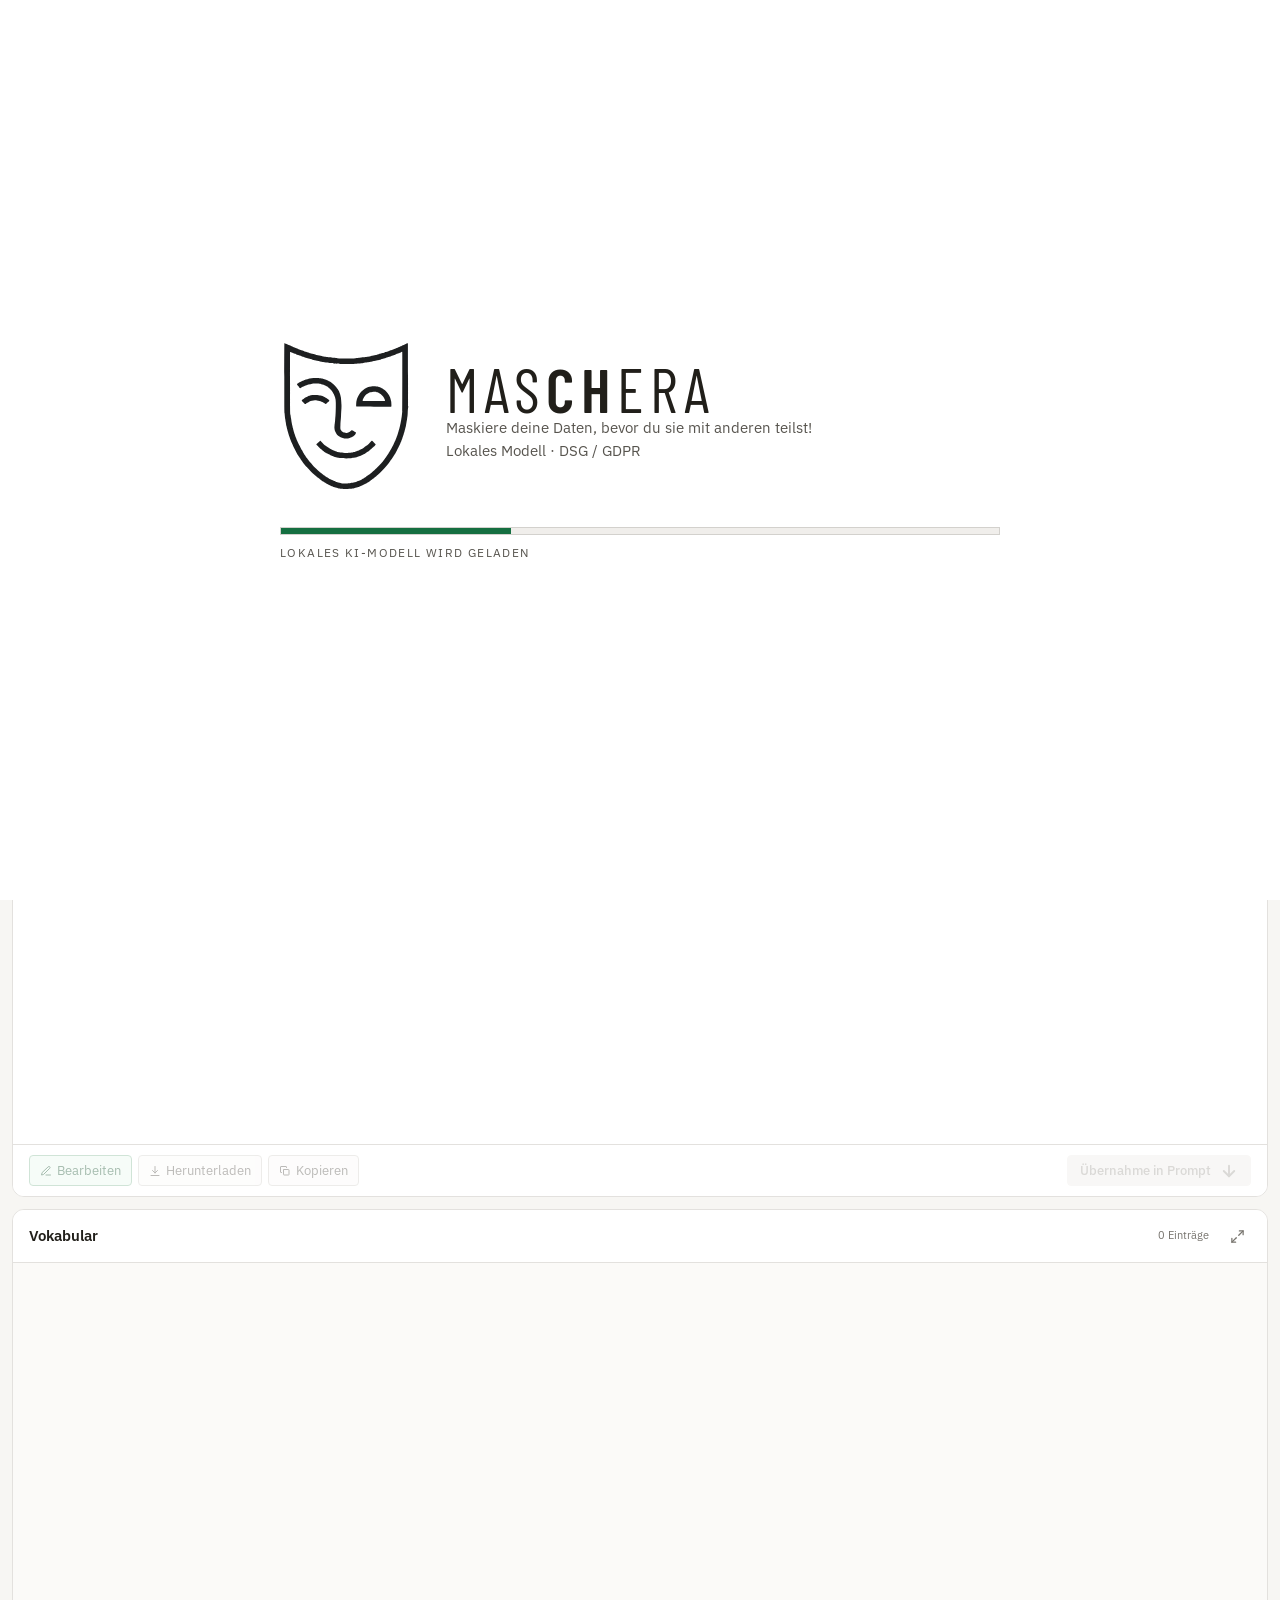
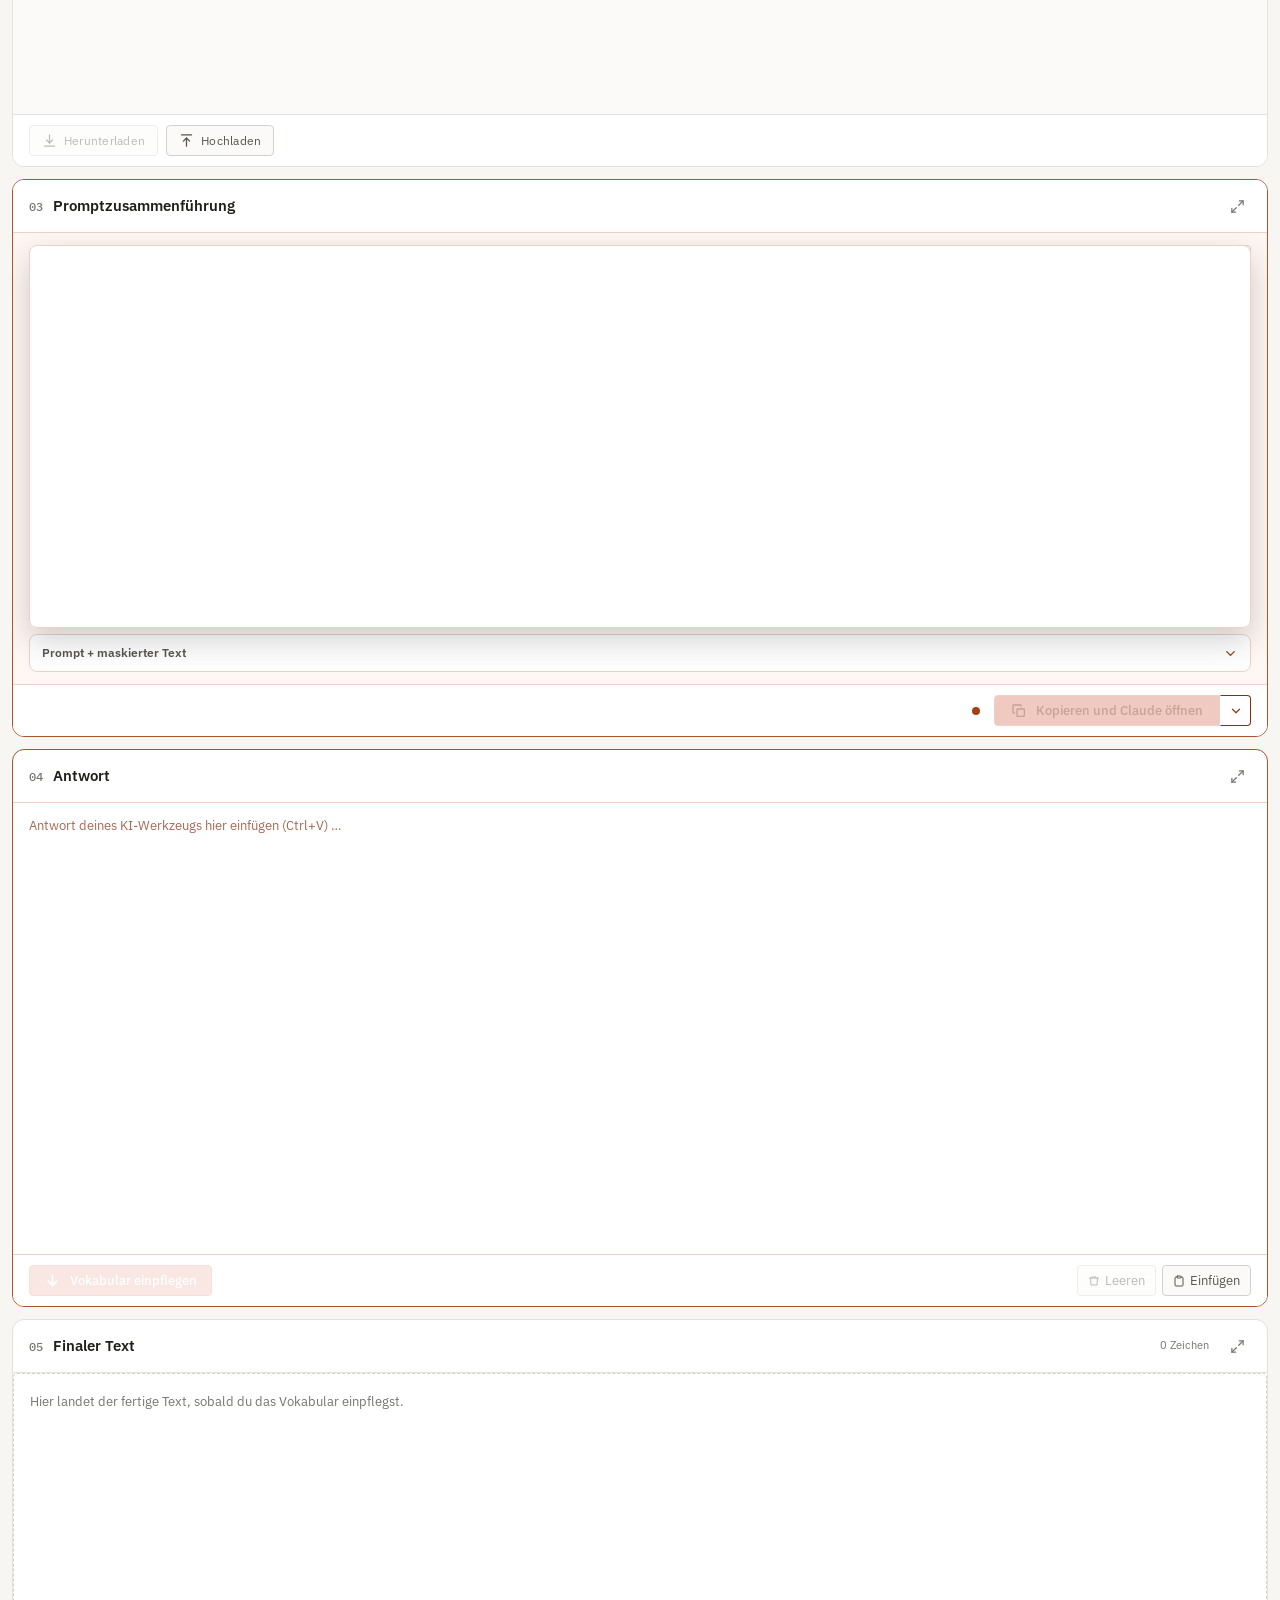
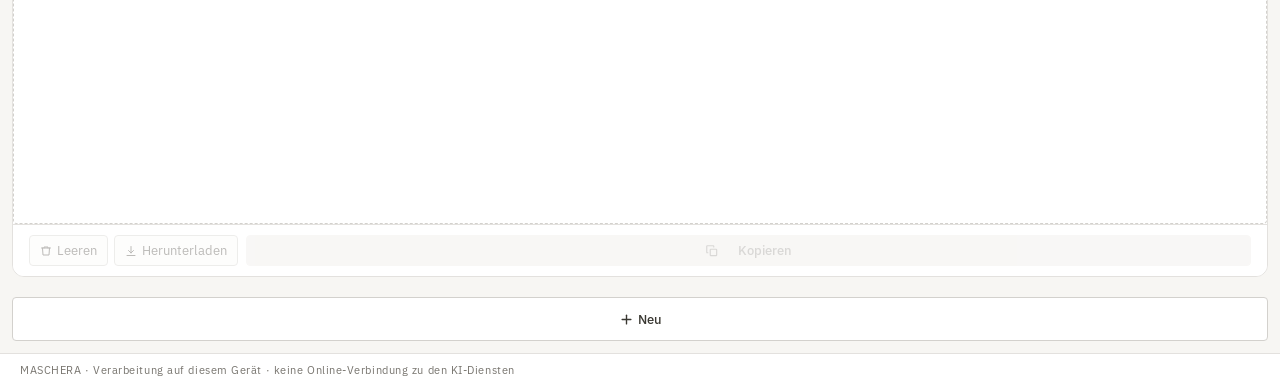
==== commit 820995d6: "MASCHERA 2.1.0 Co-Authored-By: Claude <noreply@anthropic.com>" ====
--- a/app/static/index.html
+++ b/app/static/index.html
@@ -47,6 +47,9 @@
     <div class="spruch" id="spruch">Maskiere deine Daten, bevor du sie mit
       anderen teilst! · Lokales Modell · DSG / GDPR</div>
   </button>
+  <!-- Test stage only (teststufeZeigen()): "TEST" centred, same type as
+       the wordmark. -->
+  <div class="teststufe-marke" id="teststufe-marke" aria-hidden="true">TEST</div>
   <div class="rechts">
     <div class="lokalzeiger"><i></i><span id="lokalzeiger">100% lokal</span></div>
     <div class="gruppe" id="sprachen">
@@ -55,6 +58,14 @@
       <button data-sprache="it">IT</button>
       <button data-sprache="en">EN</button>
     </div>
+    <!-- Narrow screens only (since 2.1): the same choice as a pulldown.
+         maschera.css swaps the two; spracheWaehlen() keeps them in step. -->
+    <select class="sprachwahl" id="sprachwahl" aria-label="Sprache">
+      <option value="de">DE</option>
+      <option value="fr">FR</option>
+      <option value="it">IT</option>
+      <option value="en">EN</option>
+    </select>
     <button class="zahnrad" id="knopf-einstellungen" title="Einstellungen">
       <svg width="16" height="16" viewBox="0 0 24 24" fill="none"
            stroke="currentColor" stroke-width="1.7" stroke-linecap="round"
@@ -88,20 +99,29 @@
         <div class="titelgruppe">
           <span class="bereich-nr">01</span>
           <span class="bereich-titel" id="titel-01">Originaltext</span>
-          <span class="plakette lokal"><svg width="12" height="12"
-            viewBox="0 0 24 24" fill="none" stroke="currentColor"
-            stroke-width="2.5" stroke-linecap="round" stroke-linejoin="round"
-            ><path d="M20 6 9 17l-5-5"/></svg><span
-            class="p-lokal">Lokal</span></span>
         </div>
         <span class="bereich-zahl" id="zahl-01">0 Zeichen</span>
-      </div>
-      <label class="ablage" id="ablage">
-        <span id="ablage-text">PDF, DOCX, TXT oder Mail hierher ziehen,
-          oder klicken</span>
-        <input type="file" id="datei"
-               accept=".pdf,.docx,.txt,.md,.log,.csv,.json,.eml,.msg,.mbox">
-      </label>
+        <button class="gross-knopf" type="button" data-kachel="b01"
+                aria-pressed="false"><svg width="15" height="15" viewBox="0 0 24 24"
+          fill="none" stroke="currentColor" stroke-width="2" stroke-linecap="round"
+          stroke-linejoin="round" aria-hidden="true"><path d="M15 3h6v6"/><path
+          d="M9 21H3v-6"/><path d="m21 3-7 7"/><path d="m3 21 7-7"/></svg></button>
+      </div>
+      <div class="ablagezeile">
+        <label class="ablage" id="ablage">
+          <span id="ablage-text">Klicken oder Textdatei bzw. Mail hierher ziehen</span>
+          <input type="file" id="datei"
+                 accept=".pdf,.docx,.txt,.md,.log,.csv,.json,.eml,.msg,.mbox">
+        </label>
+        <button class="tat neben" id="knopf-beispiel" data-rang="3">
+          <svg class="rand-r-schmal" width="15" height="15" viewBox="0 0 24 24"
+            fill="none" stroke="currentColor" stroke-width="2"
+            stroke-linecap="round" stroke-linejoin="round"><path
+            d="M12 3l1.8 5.2L19 10l-5.2 1.8L12 17l-1.8-5.2L5 10l5.2-1.8Z"/>
+            <path d="M19 15v4"/><path d="M17 17h4"/></svg><span
+            id="beispiel-text">Beispiel</span>
+        </button>
+      </div>
       <!-- Model warning and run messages, under the drop area of column 1. -->
       <div id="warnbereich"></div>
       <div id="fehler"></div>
@@ -109,21 +129,6 @@
         <textarea id="orig" spellcheck="false" autofocus
           autocomplete="off"
           placeholder="Originaltext hier einfügen …"></textarea>
-        <div class="feldknoepfe">
-        <button class="imfeld nurbild loeschen" id="knopf-leeren-orig" hidden>
-          <svg width="12" height="12" viewBox="0 0 24 24" fill="none"
-            stroke="currentColor" stroke-width="2" stroke-linecap="round"
-            stroke-linejoin="round"><path d="M3 6h18"/><path d="M8 6V4h8v2"/>
-            <path d="M19 6l-1 14H6L5 6"/></svg>
-        </button>
-        <button class="imfeld kopieren" id="knopf-kopieren-orig" disabled>
-          <svg width="12" height="12" viewBox="0 0 24 24" fill="none"
-            stroke="currentColor" stroke-width="2" stroke-linecap="round"
-            stroke-linejoin="round"><rect x="9" y="9" width="11" height="11"
-            rx="1"/><path d="M5 15H4a1 1 0 0 1-1-1V4a1 1 0 0 1 1-1h10a1 1 0 0 1 1 1v1"/></svg>
-          <span id="kopieren-orig-text">Kopieren</span>
-        </button>
-        </div>
       </div>
       <div class="fuss" id="fuss-01">
         <button class="tat haupt" id="knopf-neu">
@@ -133,7 +138,22 @@
             d="M12 5v14"/><path d="M5 12h14"/></svg><span
             id="neu-text">Neu</span>
         </button>
-        <button class="tat neben" id="knopf-beispiel">Beispiel</button>
+        <div class="feldknoepfe">
+        <button class="imfeld loeschen" id="knopf-leeren-orig" data-rang="3" disabled>
+          <svg width="12" height="12" viewBox="0 0 24 24" fill="none"
+            stroke="currentColor" stroke-width="2" stroke-linecap="round"
+            stroke-linejoin="round"><path d="M3 6h18"/><path d="M8 6V4h8v2"/>
+            <path d="M19 6l-1 14H6L5 6"/></svg>
+          <span id="leeren-orig-text">Leeren</span>
+        </button>
+        <button class="imfeld kopieren" id="knopf-kopieren-orig" data-rang="2" disabled>
+          <svg width="12" height="12" viewBox="0 0 24 24" fill="none"
+            stroke="currentColor" stroke-width="2" stroke-linecap="round"
+            stroke-linejoin="round"><rect x="9" y="9" width="11" height="11"
+            rx="1"/><path d="M5 15H4a1 1 0 0 1-1-1V4a1 1 0 0 1 1-1h10a1 1 0 0 1 1 1v1"/></svg>
+          <span id="kopieren-orig-text">Kopieren</span>
+        </button>
+        </div>
         <button class="tat haupt weit" id="knopf-maskieren" disabled>
           <span id="maskieren-text">Maskieren</span><svg class="richtung rand-l" width="20"
             height="20" viewBox="0 0 24 24" fill="none" stroke="currentColor"
@@ -148,31 +168,34 @@
         <div class="titelgruppe">
           <span class="bereich-nr">05</span>
           <span class="bereich-titel" id="titel-05">Finaler Text</span>
-          <span class="plakette lokal"><svg width="12" height="12"
-            viewBox="0 0 24 24" fill="none" stroke="currentColor"
-            stroke-width="2.5" stroke-linecap="round" stroke-linejoin="round"
-            ><path d="M20 6 9 17l-5-5"/></svg><span
-            class="p-lokal">Lokal</span></span>
+          <span class="gutzeile" id="gut05"></span>
         </div>
         <span class="bereich-zahl" id="zahl-05">0 Zeichen</span>
+        <button class="gross-knopf" type="button" data-kachel="b05"
+                aria-pressed="false"><svg width="15" height="15" viewBox="0 0 24 24"
+          fill="none" stroke="currentColor" stroke-width="2" stroke-linecap="round"
+          stroke-linejoin="round" aria-hidden="true"><path d="M15 3h6v6"/><path
+          d="M9 21H3v-6"/><path d="m21 3-7 7"/><path d="m3 21 7-7"/></svg></button>
       </div>
       <div id="offen05"></div>
-      <div class="gutzeile" id="gut05"></div>
       <div class="rumpf">
         <p class="leer" id="leer-05">Hier landet der fertige Text, sobald du
           das Vokabular einpflegst.</p>
         <!-- A real textarea: plain text must be selectable in the app window. -->
         <textarea id="final" spellcheck="false" autocomplete="off"
                   hidden></textarea>
+      </div>
+      <div class="fuss fuss-05">
         <div class="feldknoepfe">
         <!-- Clear the final text when the answer was not good enough. -->
-        <button class="imfeld nurbild loeschen" id="knopf-leeren-final" hidden>
+        <button class="imfeld loeschen" id="knopf-leeren-final" data-rang="4" disabled>
           <svg width="12" height="12" viewBox="0 0 24 24" fill="none"
             stroke="currentColor" stroke-width="2" stroke-linecap="round"
             stroke-linejoin="round"><path d="M3 6h18"/><path d="M8 6V4h8v2"/>
             <path d="M19 6l-1 14H6L5 6"/></svg>
-        </button>
-        <button class="imfeld" id="knopf-herunter-final" hidden>
+          <span id="leeren-final-text">Leeren</span>
+        </button>
+        <button class="imfeld" id="knopf-herunter-final" data-rang="3" disabled>
           <svg width="12" height="12" viewBox="0 0 24 24" fill="none"
             stroke="currentColor" stroke-width="2" stroke-linecap="round"
             stroke-linejoin="round"><path d="M12 3v13"/>
@@ -180,15 +203,13 @@
           <span id="herunter-final-text">Herunterladen</span>
         </button>
         </div>
-      </div>
-      <div class="fuss fuss-05">
         <button class="tat haupt breit" id="knopf-final-kopieren" disabled>
           <svg width="16" height="16" viewBox="0 0 24 24" fill="none"
             stroke="currentColor" stroke-width="2" stroke-linecap="round"
             stroke-linejoin="round"><rect x="9" y="9" width="11" height="11"
             rx="1"/><path
             d="M5 15H4a1 1 0 0 1-1-1V4a1 1 0 0 1 1-1h10a1 1 0 0 1 1 1v1"/></svg>
-          <span id="final-kopieren-text">Finalisierten Text kopieren</span>
+          <span id="final-kopieren-text">Kopieren</span>
         </button>
       </div>
     </div>
@@ -210,14 +231,21 @@
         <div class="titelgruppe">
           <span class="bereich-nr">02</span>
           <span class="bereich-titel" id="titel-02">Maskiert</span>
-          <span class="plakette lokal"><svg width="12" height="12"
-            viewBox="0 0 24 24" fill="none" stroke="currentColor"
-            stroke-width="2.5" stroke-linecap="round" stroke-linejoin="round"
-            ><path d="M20 6 9 17l-5-5"/></svg><span
-            class="p-lokal">Lokal</span></span>
         </div>
         <span class="bereich-zahl" id="zahl-02">0 Zeichen</span>
-      </div>
+        <button class="info-knopf" id="hinweise-info" type="button"
+                aria-expanded="false"><svg width="15" height="15"
+          viewBox="0 0 24 24" fill="none" stroke="currentColor"
+          stroke-width="2" stroke-linecap="round" stroke-linejoin="round"><path
+          d="M12 21a9 9 0 1 0 0-18 9 9 0 0 0 0 18Z"/><path d="M12 11v5"/><path
+          d="M12 8h.01"/></svg></button>
+        <button class="gross-knopf" type="button" data-kachel="b02"
+                aria-pressed="false"><svg width="15" height="15" viewBox="0 0 24 24"
+          fill="none" stroke="currentColor" stroke-width="2" stroke-linecap="round"
+          stroke-linejoin="round" aria-hidden="true"><path d="M15 3h6v6"/><path
+          d="M9 21H3v-6"/><path d="m21 3-7 7"/><path d="m3 21 7-7"/></svg></button>
+      </div>
+      <div id="hinweise"></div>
       <!-- Progress above the field. The count is measured, not estimated. -->
       <div class="lauf" id="lauf" hidden>
         <div class="lauf-balken"><i id="lauf-fuellung"></i></div>
@@ -229,17 +257,10 @@
              elements, and typing between them would produce markup. -->
         <textarea id="maskiert-feld" spellcheck="false" autocomplete="off"
           hidden></textarea>
-        <textarea id="antwortfeld" spellcheck="false" autocomplete="off"
-          hidden placeholder="Antwort deines KI-Werkzeugs hier einfügen …"></textarea>
+      </div>
+      <div class="fuss fuss-02">
         <div class="feldknoepfe">
-        <!-- Way back only: empties the pasted answer, nothing else. -->
-        <button class="imfeld nurbild loeschen" id="knopf-leeren-rueck" hidden>
-          <svg width="12" height="12" viewBox="0 0 24 24" fill="none"
-            stroke="currentColor" stroke-width="2" stroke-linecap="round"
-            stroke-linejoin="round"><path d="M3 6h18"/><path d="M8 6V4h8v2"/>
-            <path d="M19 6l-1 14H6L5 6"/></svg>
-        </button>
-        <button class="imfeld bearbeiten" id="knopf-bearbeiten" disabled>
+        <button class="imfeld bearbeiten" id="knopf-bearbeiten" data-rang="3" disabled>
           <svg class="zeichen-stift" width="12" height="12" viewBox="0 0 24 24" fill="none"
             stroke="currentColor" stroke-width="2" stroke-linecap="round"
             stroke-linejoin="round"><path d="M12 20h9"/>
@@ -252,14 +273,14 @@
             <path d="M17 21v-8H7v8"/><path d="M7 3v5h8"/></svg>
           <span id="bearbeiten-text">Bearbeiten</span>
         </button>
-        <button class="imfeld" id="knopf-herunter-mask" disabled>
+        <button class="imfeld" id="knopf-herunter-mask" data-rang="4" disabled>
           <svg width="12" height="12" viewBox="0 0 24 24" fill="none"
             stroke="currentColor" stroke-width="2" stroke-linecap="round"
             stroke-linejoin="round"><path d="M12 3v13"/>
             <path d="m7 11 5 5 5-5"/><path d="M4 21h16"/></svg>
           <span id="herunter-mask-text">Herunterladen</span>
         </button>
-        <button class="imfeld kopieren" id="knopf-kopieren" disabled>
+        <button class="imfeld kopieren" id="knopf-kopieren" data-rang="2" disabled>
           <svg width="12" height="12" viewBox="0 0 24 24" fill="none"
             stroke="currentColor" stroke-width="2" stroke-linecap="round"
             stroke-linejoin="round"><rect x="9" y="9" width="11" height="11"
@@ -267,17 +288,11 @@
           <span id="kopieren-text">Kopieren</span>
         </button>
         </div>
-      </div>
-      <div id="hinweise"></div>
-      <div class="fuss fuss-02">
-        <button class="schalter" id="schalter-zurueck" role="switch"
-                aria-checked="false"><i></i></button>
-        <span class="schalterwort" id="zurueck-wort">Weg zurück</span>
         <button class="tat haupt weit" id="knopf-uebernahme" disabled>
           <span id="uebernahme-text">Übernahme in Prompt</span>
           <svg class="richtung rand-l" width="18" height="18" viewBox="0 0 24 24" fill="none"
             stroke="currentColor" stroke-width="2.5" stroke-linecap="round"
-            stroke-linejoin="round" id="uebernahme-pfeil"
+            stroke-linejoin="round"
             ><path d="M5 12h14"/><path d="m12 5 7 7-7 7"/></svg>
         </button>
       </div>
@@ -287,27 +302,24 @@
       <div class="bereich-kopf breit">
         <div class="titelgruppe">
           <span class="bereich-titel" id="titel-vokabular">Vokabular</span>
-          <button class="schalter" id="schalter-vokabular" role="switch"
-                  aria-checked="true"><i></i></button>
-          <span class="schalterwort" id="schalterwort">An</span>
-          <span class="plakette lokal"><svg width="12" height="12"
-            viewBox="0 0 24 24" fill="none" stroke="currentColor"
-            stroke-width="2.5" stroke-linecap="round" stroke-linejoin="round"
-            ><path d="M20 6 9 17l-5-5"/></svg><span
-            class="p-lokal">Lokal</span></span>
+          <span class="kopfmeldung" id="meldung-vok" aria-live="polite"></span>
+          <span class="anwenden" id="vok-anwenden"><i class="dreher"
+            aria-hidden="true"></i><span id="vok-anwenden-text"></span></span>
         </div>
         <span class="zahlen" id="zahl-vokabular">0 Einträge</span>
-        <!-- Single-column view only. -->
-        <button class="vok-klappe" id="knopf-vok-klappe"
-                aria-expanded="false" aria-controls="bvok">
-          <svg width="15" height="15" viewBox="0 0 24 24" fill="none"
-            stroke="currentColor" stroke-width="2.2" stroke-linecap="round"
-            stroke-linejoin="round"><path d="m6 9 6 6 6-6"/></svg>
-        </button>
+        <button class="gross-knopf" type="button" data-kachel="bvok"
+                aria-pressed="false"><svg width="15" height="15" viewBox="0 0 24 24"
+          fill="none" stroke="currentColor" stroke-width="2" stroke-linecap="round"
+          stroke-linejoin="round" aria-hidden="true"><path d="M15 3h6v6"/><path
+          d="M9 21H3v-6"/><path d="m21 3-7 7"/><path d="m3 21 7-7"/></svg></button>
       </div>
       <div class="vokabular-rumpf">
         <div class="vokabular-rollen">
-          <div class="legende" id="legende"></div>
+          <div class="legende-reihe">
+            <input type="search" class="vok-suche suchfeld suchweg"
+                   id="vok-suche" autocomplete="off" spellcheck="false">
+            <div class="legende" id="legende"></div>
+          </div>
           <div id="vokabular-inhalt"></div>
         </div>
       </div>
@@ -338,8 +350,14 @@
       <div class="bereich-kopf">
         <div class="titelgruppe">
           <span class="bereich-nr">03</span>
-          <span class="bereich-titel" id="titel-03">Prompt</span>
-        </div>
+          <span class="bereich-titel" id="titel-03">Promptzusammenführung</span>
+          <span class="kopfmeldung" id="meldung-03" aria-live="polite"></span>
+        </div>
+        <button class="gross-knopf" type="button" data-kachel="b03"
+                aria-pressed="false"><svg width="15" height="15" viewBox="0 0 24 24"
+          fill="none" stroke="currentColor" stroke-width="2" stroke-linecap="round"
+          stroke-linejoin="round" aria-hidden="true"><path d="M15 3h6v6"/><path
+          d="M9 21H3v-6"/><path d="m21 3-7 7"/><path d="m3 21 7-7"/></svg></button>
       </div>
       <div class="drei-rumpf">
         <div class="teil">
@@ -357,7 +375,8 @@
                     d="m6 9 6 6 6-6"/></svg></span>
                 </button>
                 <div class="vorlagen-menu" id="vorlagen-menu" hidden>
-                  <input type="text" id="vorlagen-filter" autocomplete="off">
+                  <input type="search" class="suchfeld" id="vorlagen-filter"
+                         autocomplete="off">
                   <div id="vorlagen-liste"></div>
                 </div>
               </div>
@@ -375,12 +394,14 @@
           <div class="feldbox">
             <textarea id="prompt" spellcheck="false" autocomplete="off"
               placeholder="Dein Prompt …"></textarea>
-            <div class="feldknoepfe">
-            <button class="imfeld nurbild loeschen" id="knopf-leeren-prompt" hidden>
+          </div>
+          <div class="promptknoepfe">
+            <button class="imfeld loeschen" id="knopf-leeren-prompt" disabled>
               <svg width="12" height="12" viewBox="0 0 24 24" fill="none"
                 stroke="currentColor" stroke-width="2" stroke-linecap="round"
                 stroke-linejoin="round"><path d="M3 6h18"/><path d="M8 6V4h8v2"/>
                 <path d="M19 6l-1 14H6L5 6"/></svg>
+              <span id="leeren-prompt-text">Leeren</span>
             </button>
             <button class="imfeld kopieren" id="knopf-kopieren-prompt" disabled>
               <svg width="12" height="12" viewBox="0 0 24 24" fill="none"
@@ -390,27 +411,20 @@
                 d="M5 15H4a1 1 0 0 1-1-1V4a1 1 0 0 1 1-1h10a1 1 0 0 1 1 1v1"/></svg>
               <span id="kopieren-prompt-text">Kopieren</span>
             </button>
-            </div>
           </div>
         </div>
 
         <div class="teil">
-          <div class="teil-kopf">
-            <span class="teil-titel" id="titel-hinaus">Das geht hinaus</span>
-            <span class="teil-zahl" id="zahl-hinaus"></span>
-          </div>
+          <button class="teil-kopf klappkopf" id="hinaus-klappe" type="button"
+                  aria-expanded="false" aria-controls="hinaus">
+            <span class="teil-titel" id="titel-hinaus">Prompt + maskierter Text</span>
+            <svg class="pfeil" width="15" height="15" viewBox="0 0 24 24"
+              fill="none" stroke="currentColor" stroke-width="2.2"
+              stroke-linecap="round" stroke-linejoin="round"
+              aria-hidden="true"><path d="m6 9 6 6 6-6"/></svg>
+          </button>
           <div class="feldbox">
             <div id="hinaus"></div>
-            <div class="feldknoepfe">
-            <button class="imfeld kopieren" id="knopf-kopieren-hinaus" disabled>
-              <svg width="12" height="12" viewBox="0 0 24 24" fill="none"
-                stroke="currentColor" stroke-width="2" stroke-linecap="round"
-                stroke-linejoin="round"><rect x="9" y="9" width="11"
-                height="11" rx="1"/><path
-                d="M5 15H4a1 1 0 0 1-1-1V4a1 1 0 0 1 1-1h10a1 1 0 0 1 1 1v1"/></svg>
-              <span id="kopieren-hinaus-text">Kopieren</span>
-            </button>
-            </div>
           </div>
         </div>
       </div>
@@ -446,28 +460,18 @@
         <div class="titelgruppe">
           <span class="bereich-nr">04</span>
           <span class="bereich-titel" id="titel-04">Antwort</span>
-        </div>
+          <span class="kopfmeldung" id="meldung-04" aria-live="polite"></span>
+        </div>
+        <button class="gross-knopf" type="button" data-kachel="b04"
+                aria-pressed="false"><svg width="15" height="15" viewBox="0 0 24 24"
+          fill="none" stroke="currentColor" stroke-width="2" stroke-linecap="round"
+          stroke-linejoin="round" aria-hidden="true"><path d="M15 3h6v6"/><path
+          d="M9 21H3v-6"/><path d="m21 3-7 7"/><path d="m3 21 7-7"/></svg></button>
       </div>
       <div class="rumpf">
         <textarea id="antwort04" spellcheck="false" autocomplete="off"
           placeholder="Antwort deines KI-Werkzeugs hier einfügen (Ctrl+V) …"
           ></textarea>
-        <div class="feldknoepfe">
-        <button class="imfeld nurbild loeschen" id="knopf-leeren-antwort" hidden>
-          <svg width="12" height="12" viewBox="0 0 24 24" fill="none"
-            stroke="currentColor" stroke-width="2" stroke-linecap="round"
-            stroke-linejoin="round"><path d="M3 6h18"/><path d="M8 6V4h8v2"/>
-            <path d="M19 6l-1 14H6L5 6"/></svg>
-        </button>
-        <button class="imfeld" id="knopf-einfuegen-antwort">
-          <svg width="12" height="12" viewBox="0 0 24 24" fill="none"
-            stroke="currentColor" stroke-width="2" stroke-linecap="round"
-            stroke-linejoin="round"><rect x="8" y="2" width="8" height="4"
-            rx="1"/><path d="M16 4h2a2 2 0 0 1 2 2v14a2 2 0 0 1-2 2H6a2 2 0
-            0 1-2-2V6a2 2 0 0 1 2-2h2"/></svg>
-          <span id="einfuegen-antwort-text">Einfügen</span>
-        </button>
-        </div>
       </div>
       <div class="fuss fuss-04">
         <button class="tat einpflegen weit" id="knopf-einpflegen04" disabled>
@@ -477,8 +481,30 @@
             d="M19 12H5"/><path d="m11 18-6-6 6-6"/></svg><span
             id="einpflegen04-text">Vokabular einpflegen</span>
         </button>
-      </div>
-    </div>
+        <div class="feldknoepfe">
+        <button class="imfeld loeschen" id="knopf-leeren-antwort" data-rang="3" disabled>
+          <svg width="12" height="12" viewBox="0 0 24 24" fill="none"
+            stroke="currentColor" stroke-width="2" stroke-linecap="round"
+            stroke-linejoin="round"><path d="M3 6h18"/><path d="M8 6V4h8v2"/>
+            <path d="M19 6l-1 14H6L5 6"/></svg>
+          <span id="leeren-antwort-text">Leeren</span>
+        </button>
+        <button class="imfeld" id="knopf-einfuegen-antwort" data-rang="2">
+          <svg width="12" height="12" viewBox="0 0 24 24" fill="none"
+            stroke="currentColor" stroke-width="2" stroke-linecap="round"
+            stroke-linejoin="round"><rect x="8" y="2" width="8" height="4"
+            rx="1"/><path d="M16 4h2a2 2 0 0 1 2 2v14a2 2 0 0 1-2 2H6a2 2 0
+            0 1-2-2V6a2 2 0 0 1 2-2h2"/></svg>
+          <span id="einfuegen-antwort-text">Einfügen</span>
+        </button>
+        </div>
+      </div>
+    </div>
+    <p class="einpflegen-zeile" id="einpflegen-zeile"><i class="dreher"
+      aria-hidden="true"></i><svg class="haken" width="16" height="16"
+      viewBox="0 0 24 24" fill="none" stroke="currentColor" stroke-width="3"
+      stroke-linecap="round" stroke-linejoin="round" aria-hidden="true"><path
+      d="M5 12.5 10 17.5 19 7"/></svg><span id="einpflegen-zeile-text"></span></p>
   </div>
 
 
@@ -540,12 +566,79 @@
        aria-labelledby="einst-titel">
     <div class="einst-kopf">
       <h2 id="einst-titel">Einstellungen</h2>
+      <input type="search" class="einst-suche suchfeld" id="einst-suche"
+             autocomplete="off" spellcheck="false">
     </div>
     <div class="einst-rumpf" id="einst-rumpf">
+
+      <p class="einst-keintreffer" id="einst-keintreffer"></p>
 
       <!-- Messages raised while this dialog is open. Same source as the
          one in section 05, which the dialog covers. -->
       <p class="einst-meldung" id="einst-meldung"></p>
+
+      <!-- Appearance, first since 2.1 (feedback 20.10.2026). Applies in the
+         browser too, so the section is never hidden. -->
+      <section class="einst-teil">
+        <h3 id="einst-darstellung-titel">Darstellung</h3>
+        <p class="einst-hilfe" id="einst-thema-hilfe">«Automatisch» folgt
+          der Einstellung deines Systems.</p>
+        <div class="einst-zeile">
+          <!-- A row of buttons, not a select: an <option> cannot carry an
+             SVG, and the language row next to it is already built this
+             way. The icons are filled in by maschera.js from one source. -->
+          <div class="feld">
+            <span id="einst-thema-etikett">Farben</span>
+            <div class="themawahl" id="einst-thema" role="radiogroup">
+              <button type="button" class="themaknopf" data-thema="automatisch"
+                      id="thema-automatisch" role="radio" aria-checked="true">
+                <span id="thema-automatisch-text">Automatisch</span></button>
+              <button type="button" class="themaknopf" data-thema="hell"
+                      id="thema-hell" role="radio" aria-checked="false">
+                <span id="thema-hell-text">Hell</span></button>
+              <button type="button" class="themaknopf" data-thema="dunkel"
+                      id="thema-dunkel" role="radio" aria-checked="false">
+                <span id="thema-dunkel-text">Dunkel</span></button>
+            </div>
+          </div>
+        </div>
+      </section>
+
+      <section class="einst-teil">
+        <h3 id="einst-schrift-titel">Schriftart</h3>
+        <p class="einst-hilfe" id="einst-schrift-hilfe">Gilt für die
+          Textflächen: Originaltext, maskierter Text, Prompt und Antwort.</p>
+        <div class="einst-zeile">
+          <label class="feld">
+            <span id="einst-schriftart-etikett">Schriftfamilie</span>
+            <!-- Each option is set in the face it names: showing beats
+               labelling. The families repeat SCHRIFTEN in maschera.js;
+               test_api point 21 holds the two together. -->
+            <select id="einst-schriftart" class="schriftwahl">
+              <option value="werk">IBM Plex</option>
+              <option value="serif" id="schriftart-serif">Serifen</option>
+              <option value="mono" id="schriftart-mono">Feste Breite</option>
+            </select>
+          </label>
+          <label class="feld schmal">
+            <span id="einst-schriftgroesse-etikett">Grösse</span>
+            <select id="einst-schriftgroesse">
+              <option value="70">70 %</option>
+              <option value="80">80 %</option>
+              <option value="90">90 %</option>
+              <option value="100">100 %</option>
+              <option value="110">110 %</option>
+              <option value="125">125 %</option>
+              <option value="140">140 %</option>
+            </select>
+          </label>
+          <div class="feld vorschau">
+            <span id="einst-vorschau-etikett">Vorschau</span>
+            <span class="schriftprobe" id="einst-schriftprobe">Sehr geehrte
+              Damen und Herren</span>
+          </div>
+        </div>
+      </section>
 
       <!-- Window-only switches. maschera.js hides the whole section in the
          browser: a switch that does nothing is worse than none. -->
@@ -604,6 +697,9 @@
           <button class="tat" id="knopf-dienst-neu">
             <span id="dienst-neu-text">Hinzufügen</span>
           </button>
+          <button class="tat" id="knopf-dienste-vorgabe">
+            <span id="dienste-vorgabe-text">Vorgaben wiederherstellen</span>
+          </button>
         </div>
         <!-- The window switch belongs with the services it applies to, on a
              line of its own under «Add». -->
@@ -614,65 +710,6 @@
         </label>
       </section>
 
-      <!-- Appearance. Unlike the window switches above, this applies in
-         the browser too, so the section is never hidden. -->
-      <section class="einst-teil">
-        <h3 id="einst-darstellung-titel">Darstellung</h3>
-        <p class="einst-hilfe" id="einst-thema-hilfe">«Automatisch» folgt
-          der Einstellung deines Systems.</p>
-        <div class="einst-zeile">
-          <!-- A row of buttons, not a select: an <option> cannot carry an
-             SVG, and the language row next to it is already built this
-             way. The icons are filled in by maschera.js from one source. -->
-          <div class="feld">
-            <span id="einst-thema-etikett">Farben</span>
-            <div class="themawahl" id="einst-thema" role="radiogroup">
-              <button type="button" class="themaknopf" data-thema="automatisch"
-                      id="thema-automatisch" role="radio" aria-checked="true">
-                <span id="thema-automatisch-text">Automatisch</span></button>
-              <button type="button" class="themaknopf" data-thema="hell"
-                      id="thema-hell" role="radio" aria-checked="false">
-                <span id="thema-hell-text">Hell</span></button>
-              <button type="button" class="themaknopf" data-thema="dunkel"
-                      id="thema-dunkel" role="radio" aria-checked="false">
-                <span id="thema-dunkel-text">Dunkel</span></button>
-            </div>
-          </div>
-        </div>
-      </section>
-
-      <section class="einst-teil">
-        <h3 id="einst-schrift-titel">Schrift</h3>
-        <p class="einst-hilfe" id="einst-schrift-hilfe">Gilt für die
-          Textflächen: Originaltext, maskierter Text, Prompt und Antwort.</p>
-        <div class="einst-zeile">
-          <label class="feld">
-            <span id="einst-schriftart-etikett">Schriftart</span>
-            <!-- Each option is set in the face it names: showing beats
-               labelling. The families repeat SCHRIFTEN in maschera.js;
-               test_api point 21 holds the two together. -->
-            <select id="einst-schriftart" class="schriftwahl">
-              <option value="werk">IBM Plex</option>
-              <option value="serif" id="schriftart-serif">Serifen</option>
-              <option value="mono" id="schriftart-mono">Feste Breite</option>
-            </select>
-          </label>
-          <label class="feld schmal">
-            <span id="einst-schriftgroesse-etikett">Grösse</span>
-            <select id="einst-schriftgroesse">
-              <option value="70">70 %</option>
-              <option value="80">80 %</option>
-              <option value="90">90 %</option>
-              <option value="100">100 %</option>
-              <option value="110">110 %</option>
-              <option value="125">125 %</option>
-              <option value="140">140 %</option>
-            </select>
-          </label>
-          <span class="schriftprobe" id="einst-schriftprobe">Sehr geehrte
-            Damen und Herren</span>
-        </div>
-      </section>
 
       <section class="einst-teil">
         <h3 id="einst-klartext-titel">Klartext-Tags</h3>
@@ -722,7 +759,11 @@
   </div>
 </div>
 
+<div class="kachel-grund" id="kachel-grund"></div>
 <div class="kontext" id="kontext" hidden></div>
+<!-- Tooltip of a placeholder: original value and source. Filled by
+     tippZeigen() in maschera.js, text only. -->
+<div class="tipp" id="tipp" role="tooltip" hidden></div>
 
 <!-- Help and imprint: one source, four languages. -->
 <script src="seiten.js"></script>
--- a/app/static/maschera.css
+++ b/app/static/maschera.css
@@ -190,34 +190,6 @@
 }
 h1, h2, h3, h4 { font-family: var(--ui-heading); font-weight: var(--font-heading-weight); }
 
-.blueprint {
-  position: relative;
-  border: 1px solid var(--color-divider);
-  border-radius: 0;
-}
-/* The overlay image treatments (halftone, duotone) clip their overlay
-   (overflow:hidden); a blueprint wrapper draws its registration marks
-   outside the box, so when both classes share a wrapper the frame must
-   win. */
-.blueprint.halftone, .blueprint.plate, .blueprint.duotone { overflow: visible; }
-.blueprint > .corner {
-  position: absolute; width: 0.6875rem; height: 0.6875rem;
-  color: color-mix(in srgb, var(--color-text) 55%, transparent);
-}
-.blueprint > .corner::before, .blueprint > .corner::after {
-  content: ""; position: absolute; background: currentColor;
-}
-.blueprint > .corner::before { left: 0.3125rem; top: 0; width: 1px; height: 100%; }
-.blueprint > .corner::after  { top: 0.3125rem; left: 0; width: 100%; height: 1px; }
-.blueprint > .corner.tl { top: -0.375rem; left: -0.375rem; }
-.blueprint > .corner.tr { top: -0.375rem; right: -0.375rem; }
-.blueprint > .corner.bl { bottom: -0.375rem; left: -0.375rem; }
-.blueprint > .corner.br { bottom: -0.375rem; right: -0.375rem; }
-
-.duotone{position:relative;overflow:hidden}
-.duotone::after{content:"";position:absolute;inset:0;pointer-events:none;
-  background:var(--color-accent);mix-blend-mode:color}
-
 /* ══════════════════════════════════════════════════════════════════════════
  * Components — built with the tokens above. Plain CSS on plain HTML:
  * no JavaScript, no build step.
@@ -251,7 +223,6 @@
   font-size: 0.6875rem; margin-top: var(--space-1);
   color: color-mix(in srgb, var(--color-text) 55%, transparent);
 }
-.text-muted { color: color-mix(in srgb, var(--color-text) 55%, transparent); }
 /* ══ DIE ZWEI TRAGENDEN FARBEN ═══════════════════════════════════════
  * Gruen heisst «bleibt auf dem Geraet», Rot heisst «geht hinaus». Das ist
  * keine Dekoration, sondern die Aussage der Oberflaeche.
@@ -272,6 +243,19 @@
   --gr-grund:               oklch(0.962 0.02 155);   /* helle gruene Flaeche */
   --gr-grund2:              oklch(0.92 0.04 155);   /* helle gruene Flaeche, Kante */
   --gr-grund3:              oklch(0.98 0.01 155);   /* hellste gruene Flaeche */
+  /* Hauptknoepfe seit 2.1 dunkelgruen (Feedback 20.10.2026), eine Stufe
+     dunkler als der Haken in der Schrittleiste. */
+  --haupt-flaeche:          oklch(0.42 0.09 155);
+  --haupt-tief:             oklch(0.36 0.08 155);   /* Rollover */
+  --test-gelb:              oklch(0.92 0.12 95);   /* Kopfzeile der Teststufe */
+  --beispiel-grund:         oklch(0.97 0.06 95);   /* Knopf «Beispiel», hellgelb */
+  --beispiel-kante:         oklch(0.86 0.09 90);
+  --beispiel-tief:          oklch(0.94 0.08 95);   /* dessen Rollover */
+  /* Die Lupe in den Suchfeldern (seit 2.1). Eine eigene Datei und keine
+     `data:`-Adresse: die Content-Security-Policy (`img-src 'self'`) sperrt
+     eingebettete Bilder, und die Lupe fehlte still. Ein mittleres
+     Grau, das hell und dunkel traegt. */
+  --lupe: url("lupe.svg");
 
   /* Rot — «geht hinaus» */
   --bx-schrift:      oklch(0.48 0.13 45);   /* SCHRIFT in Rot — Titel, Knopfschrift */
@@ -280,24 +264,29 @@
   --bx-dunkel:              oklch(0.44 0.13 42);   /* Kante des Sendeknopfs */
   --bx-tief:                oklch(0.44 0.14 42);   /* Rollover des Sendeknopfs */
   --bx-dunkel2:             oklch(0.44 0.13 42);
-  --bx-matt:                oklch(0.58 0.09 50);   /* Informationstext, Platzhalter */
-  --bx-matt2:               oklch(0.64 0.07 50);
-  --bx-matt3:               oklch(0.7 0.07 50);
-  --bx-aus:                 oklch(0.74 0.05 55);   /* deaktivierte Schrift */
-  --bx-kante:               oklch(0.8 0.07 50);   /* Fensterrahmen, Knopfrahmen */
-  --bx-kante-hell:          oklch(0.84 0.05 55);
-  --bx-kante2:              oklch(0.88 0.03 55);   /* Rahmen von Deaktiviertem */
-  --bx-grund:               oklch(0.962 0.02 60);   /* helle rote Flaeche */
-  --bx-grund2:              oklch(0.955 0.022 60);
-  --bx-grund4:              oklch(0.982 0.008 60);
-  --bx-grund5:              oklch(0.965 0.018 60);
-  --bx-aus-schrift:  oklch(0.66 0.03 55);   /* Schrift auf dem deaktivierten Sendeknopf */
-  --bx-aus-flaeche:         oklch(0.9 0.02 55);   /* deaktivierter Sendeknopf */
-  --bx-aus-kante:           oklch(0.86 0.03 55);   /* dessen Kante */
+  --bx-matt:                oklch(0.58 0.09 38);   /* Informationstext, Platzhalter */
+  --bx-matt2:               oklch(0.64 0.07 38);
+  --bx-matt3:               oklch(0.7 0.07 38);
+  --bx-aus:                 oklch(0.74 0.05 38);   /* deaktivierte Schrift */
+  --bx-kante:               oklch(0.8 0.07 38);   /* Fensterrahmen, Knopfrahmen */
+  --bx-kante-hell:          oklch(0.84 0.05 38);
+  --bx-kante2:              oklch(0.88 0.038 38);   /* Rahmen von Deaktiviertem */
+  --bx-grund:               oklch(0.962 0.026 38);   /* helle rote Flaeche */
+  --bx-grund4:              oklch(0.982 0.012 38);
+  --bx-grund5:              oklch(0.965 0.024 38);
+  --bx-aus-schrift:  oklch(0.66 0.038 38);   /* Schrift auf dem deaktivierten Sendeknopf */
+  --bx-aus-flaeche:         oklch(0.9 0.026 38);   /* deaktivierter Sendeknopf */
+  --bx-aus-kante:           oklch(0.86 0.038 38);   /* dessen Kante */
   --bx-loeschen:            oklch(0.55 0.17 25);   /* der Leeren-Knopf im Feld */
   --bx-loeschen-kante:      oklch(0.48 0.16 25);
-  --bx-senden-aus:          oklch(0.9 0.025 55);   /* deaktivierter Sendeknopf in der roten Spalte */
-  --bx-senden-aus-kante:    oklch(0.86 0.035 55);   /* dessen Kante — UND die des Pfeils daneben */
+  /* ALLE hellen Rottoene liegen seit 2.1 bei Ton 38 (vorher 55 bis 60, ein
+     blasses Ocker, das neben Weiss und Grau oliv-gruenlich wirkte; Feedback
+     21.10.2026). Keine `--bx-`-Marke ueber Ton 45: test_oberflaeche 89.
+     Deaktivierte rote Hauptknoepfe (Senden, Einpflegen). Seit 2.1 roeter:
+     das fruehere blasse Ocker (Ton 55) wirkte neben Weiss oliv-gruenlich
+     (Feedback 21.10.2026). */
+  --bx-senden-aus:          oklch(0.87 0.045 35);
+  --bx-senden-aus-kante:    oklch(0.83 0.055 35);   /* dessen Kante, auch die des Pfeils daneben */
 
   /* Einzelne */
   /* Der Ton, aus dem Schleier und Schatten gemischt werden — als Marke, auch
@@ -405,29 +394,34 @@
     --gr-grund: oklch(0.25 0.03 155);
     --gr-grund2: oklch(0.3 0.045 155);
     --gr-grund3: oklch(0.22 0.02 155);
-    --bx-dunkel: oklch(0.62 0.13 48);
-    --bx-tief: oklch(0.76 0.13 48);
-    --bx-dunkel2: oklch(0.62 0.13 48);
-    --bx-matt: oklch(0.68 0.08 55);
-    --bx-matt2: oklch(0.6 0.07 55);
-    --bx-matt3: oklch(0.55 0.06 55);
-    --bx-aus: oklch(0.5 0.04 55);
-    --bx-kante: oklch(0.52 0.08 50);
-    --bx-kante-hell: oklch(0.45 0.06 55);
-    --bx-kante2: oklch(0.36 0.04 55);
-    --bx-grund: oklch(0.235 0.028 55);
-    --bx-grund2: oklch(0.25 0.03 55);
-    --bx-grund4: oklch(0.21 0.015 60);
-    --bx-grund5: oklch(0.24 0.025 58);
-    --bx-aus-flaeche: oklch(0.3 0.02 55);
-    --bx-aus-kante: oklch(0.36 0.03 55);
+    --haupt-flaeche: oklch(0.5 0.1 155);
+    --haupt-tief: oklch(0.44 0.09 155);
+    --test-gelb: oklch(0.42 0.09 95);
+    --beispiel-grund: oklch(0.32 0.05 95);
+    --beispiel-kante: oklch(0.45 0.07 90);
+    --beispiel-tief: oklch(0.36 0.06 95);
+    --bx-dunkel: oklch(0.62 0.13 38);
+    --bx-tief: oklch(0.76 0.13 38);
+    --bx-dunkel2: oklch(0.62 0.13 38);
+    --bx-matt: oklch(0.68 0.08 38);
+    --bx-matt2: oklch(0.6 0.07 38);
+    --bx-matt3: oklch(0.55 0.06 38);
+    --bx-aus: oklch(0.5 0.05 38);
+    --bx-kante: oklch(0.52 0.08 38);
+    --bx-kante-hell: oklch(0.45 0.06 38);
+    --bx-kante2: oklch(0.36 0.05 38);
+    --bx-grund: oklch(0.235 0.036 38);
+    --bx-grund4: oklch(0.21 0.02 38);
+    --bx-grund5: oklch(0.24 0.032 38);
+    --bx-aus-flaeche: oklch(0.3 0.026 38);
+    --bx-aus-kante: oklch(0.36 0.038 38);
     --bx-loeschen: oklch(0.68 0.16 25);
     --bx-loeschen-kante: oklch(0.6 0.15 25);
-    --bx-senden-aus: oklch(0.3 0.02 55);
-    --bx-senden-aus-kante: oklch(0.36 0.03 55);
+    --bx-senden-aus: oklch(0.3 0.026 38);
+    --bx-senden-aus-kante: oklch(0.36 0.038 38);
     --manuell: oklch(0.75 0.12 300);
     --muster: oklch(0.68 0.08 250);
-    --gr-flaeche: oklch(0.62 0.13 155);  --gr-flaeche2: oklch(0.56 0.12 155);  --gr-schrift: oklch(0.78 0.1 155);  --gr-kante: oklch(0.62 0.12 155);  --bx-flaeche: oklch(0.7 0.14 48);  --bx-schrift: oklch(0.8 0.11 55);  --bx-kante-stark: oklch(0.68 0.13 50);  --bx-aus-schrift: oklch(0.55 0.03 55);
+    --gr-flaeche: oklch(0.62 0.13 155);  --gr-flaeche2: oklch(0.56 0.12 155);  --gr-schrift: oklch(0.78 0.1 155);  --gr-kante: oklch(0.62 0.12 155);  --bx-flaeche: oklch(0.7 0.14 38);  --bx-schrift: oklch(0.8 0.11 38);  --bx-kante-stark: oklch(0.68 0.13 38);  --bx-aus-schrift: oklch(0.55 0.038 38);
     --schatten-grund: #000000;
     --color-accent: oklch(0.76 0.1 155);
     --color-accent-100: oklch(0.28 0.04 155);  --color-accent-600: oklch(0.74 0.1 155);  --color-accent-700: oklch(0.8 0.09 155);  --color-accent-800: oklch(0.88 0.06 155);  --color-accent-2-100: oklch(0.28 0.04 155);  --color-accent-2-800: oklch(0.88 0.06 155);
@@ -481,29 +475,34 @@
     --gr-grund: oklch(0.25 0.03 155);
     --gr-grund2: oklch(0.3 0.045 155);
     --gr-grund3: oklch(0.22 0.02 155);
-    --bx-dunkel: oklch(0.62 0.13 48);
-    --bx-tief: oklch(0.76 0.13 48);
-    --bx-dunkel2: oklch(0.62 0.13 48);
-    --bx-matt: oklch(0.68 0.08 55);
-    --bx-matt2: oklch(0.6 0.07 55);
-    --bx-matt3: oklch(0.55 0.06 55);
-    --bx-aus: oklch(0.5 0.04 55);
-    --bx-kante: oklch(0.52 0.08 50);
-    --bx-kante-hell: oklch(0.45 0.06 55);
-    --bx-kante2: oklch(0.36 0.04 55);
-    --bx-grund: oklch(0.235 0.028 55);
-    --bx-grund2: oklch(0.25 0.03 55);
-    --bx-grund4: oklch(0.21 0.015 60);
-    --bx-grund5: oklch(0.24 0.025 58);
-    --bx-aus-flaeche: oklch(0.3 0.02 55);
-    --bx-aus-kante: oklch(0.36 0.03 55);
+    --haupt-flaeche: oklch(0.5 0.1 155);
+    --haupt-tief: oklch(0.44 0.09 155);
+    --test-gelb: oklch(0.42 0.09 95);
+    --beispiel-grund: oklch(0.32 0.05 95);
+    --beispiel-kante: oklch(0.45 0.07 90);
+    --beispiel-tief: oklch(0.36 0.06 95);
+    --bx-dunkel: oklch(0.62 0.13 38);
+    --bx-tief: oklch(0.76 0.13 38);
+    --bx-dunkel2: oklch(0.62 0.13 38);
+    --bx-matt: oklch(0.68 0.08 38);
+    --bx-matt2: oklch(0.6 0.07 38);
+    --bx-matt3: oklch(0.55 0.06 38);
+    --bx-aus: oklch(0.5 0.05 38);
+    --bx-kante: oklch(0.52 0.08 38);
+    --bx-kante-hell: oklch(0.45 0.06 38);
+    --bx-kante2: oklch(0.36 0.05 38);
+    --bx-grund: oklch(0.235 0.036 38);
+    --bx-grund4: oklch(0.21 0.02 38);
+    --bx-grund5: oklch(0.24 0.032 38);
+    --bx-aus-flaeche: oklch(0.3 0.026 38);
+    --bx-aus-kante: oklch(0.36 0.038 38);
     --bx-loeschen: oklch(0.68 0.16 25);
     --bx-loeschen-kante: oklch(0.6 0.15 25);
-    --bx-senden-aus: oklch(0.3 0.02 55);
-    --bx-senden-aus-kante: oklch(0.36 0.03 55);
+    --bx-senden-aus: oklch(0.3 0.026 38);
+    --bx-senden-aus-kante: oklch(0.36 0.038 38);
     --manuell: oklch(0.75 0.12 300);
     --muster: oklch(0.68 0.08 250);
-    --gr-flaeche: oklch(0.62 0.13 155);  --gr-flaeche2: oklch(0.56 0.12 155);  --gr-schrift: oklch(0.78 0.1 155);  --gr-kante: oklch(0.62 0.12 155);  --bx-flaeche: oklch(0.7 0.14 48);  --bx-schrift: oklch(0.8 0.11 55);  --bx-kante-stark: oklch(0.68 0.13 50);  --bx-aus-schrift: oklch(0.55 0.03 55);
+    --gr-flaeche: oklch(0.62 0.13 155);  --gr-flaeche2: oklch(0.56 0.12 155);  --gr-schrift: oklch(0.78 0.1 155);  --gr-kante: oklch(0.62 0.12 155);  --bx-flaeche: oklch(0.7 0.14 38);  --bx-schrift: oklch(0.8 0.11 38);  --bx-kante-stark: oklch(0.68 0.13 38);  --bx-aus-schrift: oklch(0.55 0.038 38);
     --schatten-grund: #000000;
     --color-accent: oklch(0.76 0.1 155);
     --color-accent-100: oklch(0.28 0.04 155);  --color-accent-600: oklch(0.74 0.1 155);  --color-accent-700: oklch(0.8 0.09 155);  --color-accent-800: oklch(0.88 0.06 155);  --color-accent-2-100: oklch(0.28 0.04 155);  --color-accent-2-800: oklch(0.88 0.06 155);
@@ -543,161 +542,6 @@
 :focus-visible { outline: 2px solid var(--color-accent); outline-offset: 2px; }
 ::selection { background: color-mix(in srgb, var(--color-accent) 30%, transparent); }
 
-/* — rules — */
-.hr {
-  height: 1px; border: 0; margin: var(--space-4) 0;
-  background: var(--color-divider);
-}
-
-/* — buttons — */
-.btn {
-  display: inline-flex; align-items: center; justify-content: center; gap: 0.375rem;
-  cursor: pointer; text-decoration: none;
-  font-family: var(--ui-heading); font-weight: var(--font-heading-weight);
-  font-size: 0.875rem; line-height: 1.2; color: var(--color-text); /* matches the.input's 14px —
-                                                                      the pair sits side by side in sign-up rows */
-  background: transparent; border: 1px solid transparent;
-  padding: var(--space-2) calc(var(--space-3) * 1.2);
-  border-radius: var(--radius-md);
-}
-.btn svg { display: block; }
-.btn:disabled { opacity: 0.45; cursor: not-allowed; }
-.btn-primary { background: var(--color-accent); color: var(--color-bg); }
-.btn-primary:hover { background: var(--color-accent-600); }
-.btn-primary:active { background: var(--color-accent-700); }
-.btn-secondary { border-color: var(--color-divider); }
-.btn-secondary:hover { background: color-mix(in srgb, var(--color-text) 7%, transparent); }
-.btn-secondary:active { background: color-mix(in srgb, var(--color-text) 14%, transparent); }
-.btn-ghost { color: var(--color-accent); padding-inline: var(--space-1); }
-.btn-ghost:hover { background: color-mix(in srgb, var(--color-accent) 10%, transparent); }
-.btn-ghost:active { background: color-mix(in srgb, var(--color-accent) 18%, transparent); }
-.btn-icon { width: 2.25rem; height: 2.25rem; padding: 0; }
-.btn-block { width: 100%; margin-top: var(--space-2); }
-
-/* — forms — */
-.field > label {
-  display: block; font-size: 0.75rem; margin-bottom: 0.3125rem;
-  color: color-mix(in srgb, var(--color-text) 70%, transparent);
-}
-.input {
-  width: 100%; min-height: 2.25rem; padding: 0.375rem 0.625rem; font: inherit;
-  font-size: 0.875rem; color: var(--color-text); caret-color: var(--color-accent);
-  background: var(--color-surface);
-  border: 1px solid var(--color-divider); border-radius: var(--radius-md);
-}
-.input:hover { border-color: color-mix(in srgb, var(--color-text) 45%, transparent); }
-.input:focus-visible { border-color: var(--color-accent); outline-offset: 0; }
-textarea.input { min-height: 5.625rem; resize: vertical; }
-.radio { display: inline-flex; align-items: center; gap: 0.5rem; cursor: pointer; font-size: 0.875rem; }
-.radio input, .seg-opt input {
-  position: absolute; opacity: 0; width: 0; height: 0; pointer-events: none;
-}
-.radio .dot {
-  width: 1rem; height: 1rem; flex: none; border-radius: 50%;
-  border: 1.5px solid var(--color-divider);
-}
-.radio:hover .dot { border-color: var(--color-accent); }
-.radio input:checked + .dot {
-  border-color: var(--color-accent); background: var(--color-accent);
-  box-shadow: inset 0 0 0 4px var(--color-bg);
-}
-.radio input:focus-visible + .dot { outline: 2px solid var(--color-accent); outline-offset: 2px; }
-.seg {
-  display: inline-flex; overflow: hidden;
-  border: 1px solid var(--color-divider); border-radius: var(--radius-md);
-}
-.seg-opt {
-  display: inline-flex; align-items: center; gap: 0.375rem;
-  padding: 0.4375rem 0.75rem; font-size: 0.8125rem; cursor: pointer;
-}
-.seg-opt + .seg-opt { border-left: 1px solid var(--color-divider); }
-.seg-opt:has(input:checked) { background: var(--color-accent); color: var(--color-bg); }
-.seg-opt:not(:has(input:checked)):hover { background: color-mix(in srgb, var(--color-text) 7%, transparent); }
-.seg-opt:has(input:focus-visible) { outline: 2px solid var(--color-accent); outline-offset: -2px; }
-
-/* — cards — */
-.card {
-  display: flex; flex-direction: column; gap: var(--space-2);
-  padding: var(--space-3); border-radius: var(--radius-md); background: var(--color-surface);
-}
-.card-kicker { font-size: 0.625rem; letter-spacing: 0.1em; text-transform: uppercase; color: var(--color-accent); }
-.card-title {
-  font-family: var(--ui-heading); font-weight: var(--font-heading-weight);
-  font-size: 1.0625rem; line-height: 1.2;
-}
-.card-body { margin: 0; font-size: 0.8125rem; opacity: 0.8; flex: 1; }
-.card-meta {
-  display: flex; align-items: center; gap: 0.375rem; font-size: 0.6875rem;
-  color: color-mix(in srgb, var(--color-text) 50%, transparent);
-}
-.elev-sm { box-shadow: var(--shadow-sm); }
-.elev-md { box-shadow: var(--shadow-md); }
-.elev-lg { box-shadow: var(--shadow-lg); }
-
-/* — tags — */
-.tag {
-  display: inline-flex; align-items: center; font-size: 0.6875rem;
-  letter-spacing: 0.02em; padding: 0.1875rem 0.625rem;
-  border-radius: var(--radius-md);
-}
-.tag-accent { background: var(--color-accent-100); color: var(--color-accent-800); }
-.tag-accent-2 { background: var(--color-accent-2-100); color: var(--color-accent-2-800); }
-.tag-neutral { background: var(--color-neutral-100); color: var(--color-neutral-800); }
-.tag-outline { border: 1px solid var(--color-accent); color: var(--color-accent); }
-
-/* — navigation — */
-.nav {
-  display: flex; align-items: center; gap: var(--space-4);
-  padding: var(--space-3) var(--space-4);
-  border-bottom: none;
-}
-.nav-brand {
-  font-family: var(--ui-heading); font-weight: var(--font-heading-weight);
-  font-size: 1.125rem; margin-right: auto;
-}
-.nav a { color: inherit; text-decoration: none; font-size: 0.875rem; }
-.nav a:hover, .nav a[aria-current='page'] { color: var(--color-accent); }
-
-/* — tables — */
-.table { width: 100%; border-collapse: collapse; font-size: 0.875rem; }
-.table th {
-  text-align: left; font-size: 0.6875rem; letter-spacing: 0.08em; text-transform: uppercase;
-  color: color-mix(in srgb, var(--color-text) 60%, transparent);
-  padding: var(--space-2); border-bottom: 1px solid var(--color-divider);
-}
-.table td {
-  padding: var(--space-2);
-  border-bottom: 1px solid color-mix(in srgb, var(--color-text) 8%, transparent);
-}
-.table tbody tr:hover { background: color-mix(in srgb, var(--color-text) 4%, transparent); }
-
-/* — dialog — */
-.dialog-backdrop {
-  position: fixed; inset: 0; display: grid; place-items: center;
-  padding: var(--space-4);
-  background: color-mix(in srgb, var(--color-neutral-900) 50%, transparent);
-}
-.dialog {
-  width: min(27.5rem, 100%); display: flex; flex-direction: column; gap: var(--space-3);
-  padding: var(--space-4); border-radius: var(--radius-md);
-  background: var(--color-surface); box-shadow: var(--shadow-lg);
-}
-.dialog-title {
-  font-family: var(--ui-heading); font-weight: var(--font-heading-weight);
-  font-size: 1.25rem;
-}
-.dialog-body { font-size: 0.875rem; opacity: 0.85; }
-.dialog-actions { display: flex; justify-content: flex-end; gap: var(--space-2); margin-top: var(--space-2); }
-
-/* — blueprint frame: components are wireframe objects (see.blueprint
-   and.corner above) — square, transparent, hairline-bordered — */
-.card, .btn, .input, .tag, .seg, .dialog { border-radius: 0; }
-.card, .dialog { background: transparent; border: 1px solid var(--color-divider); }
-.btn { border: 1px solid var(--color-divider); }
-.btn-primary { border-color: var(--color-accent); }
-.btn-ghost { border-color: transparent; }
-
-
 /* ========================================================================
  * Geruest
  *
@@ -803,6 +647,14 @@
   font-size: 0.75rem; font-weight: 500;
 }
 #sprachen.gruppe button:hover { background: transparent; color: var(--color-text); }
+/* Das Pulldown steht nur bei wenig Breite da, siehe unten. */
+.sprachwahl {
+  display: none; height: 1.6875rem; box-sizing: border-box;
+  border: 1px solid var(--color-neutral-400); border-radius: var(--radius-md);
+  background: var(--papier); color: var(--color-text); padding: 0 0.375rem;
+  font-family: var(--ui-heading); font-size: 0.75rem; font-weight: 500;
+  cursor: pointer;
+}
 #sprachen.gruppe button.aktiv {
   background: var(--papier); color: var(--color-text);
   box-shadow: 0 1px 2px color-mix(in srgb, var(--schatten-grund) 14%, transparent);
@@ -930,8 +782,6 @@
 .bereich.blitz { box-shadow: inset 0 0 0 3px color-mix(in srgb, var(--gr-flaeche) 55%, transparent); }
 .bereich.hinaus.blitz { box-shadow: inset 0 0 0 3px color-mix(in srgb, var(--bx-flaeche) 55%, transparent); }
 
-
-
 .bereich-kopf {
   flex: none; display: flex; align-items: baseline; justify-content: space-between;
   gap: 0.625rem; padding: 0.75rem 1rem 0.5rem;
@@ -948,15 +798,9 @@
 }
 .bereich-zahl { font-size: 0.6875rem; color: var(--color-neutral-600); }
 
-/* --- Die Plaketten: das gestalterische Herzstueck ---------------------- */
-.plakette {
-  display: inline-flex; align-items: center; gap: 0.3125rem; flex: none;
-  border-radius: 999px; background: var(--papier); padding: 2px 0.5625rem 2px 0.4375rem;
-  font-family: var(--ui-heading); font-size: 0.6875rem; font-weight: 500;
-}
-.plakette.lokal { border: 1px solid var(--gr-matt); color: var(--gr-schrift); }
-.plakette.online { border: 1px solid var(--bx-kante); color: var(--bx-schrift); }
-.plakette svg { flex: none; }
+/* Die Plaketten «Lokal» an den Kacheln sind seit 2.1 weg (Feedback
+ * 20.10.2026): oben steht «100 % lokal», und an jeder Kachel wiederholt
+ * verwirrte es nur. */
 
 /* --- Ablageflaeche ----------------------------------------------------- */
 .ablage {
@@ -1310,13 +1154,13 @@
   text-transform: none; letter-spacing: 0; font-size: 0.8125rem;
   font-family: var(--ui-schrift); color: var(--color-neutral-700);
 }
-/* Seit 2.0 (Entwurf des UX-Architekten) fast schwarz statt gruen — Gruen
-   bedeutet jetzt «bleibt auf deinem Geraet», nicht «Hauptaktion». */
+/* Seit 2.1 wieder dunkelgruen (Feedback 20.10.2026); 2.0 hatte sie nach
+   dem Entwurf fast schwarz. Weisse Schrift in beiden Modi. */
 button.tat.haupt {
-  position: relative; background: var(--color-neutral-900); color: var(--auf-haupt);
-  border: 1px solid var(--color-neutral-900);
-}
-button.tat.haupt:hover:not(:disabled) { background: var(--color-neutral-800); border-color: var(--color-neutral-800); }
+  position: relative; background: var(--haupt-flaeche); color: var(--auf-farbe);
+  border: 1px solid var(--haupt-flaeche);
+}
+button.tat.haupt:hover:not(:disabled) { background: var(--haupt-tief); border-color: var(--haupt-tief); }
 button.tat.haupt:disabled { background: var(--color-neutral-200); border-color: var(--color-neutral-200); color: var(--color-neutral-500); }
 body.ohne-modell button.tat.haupt:not(:disabled) {
   background: var(--bx-flaeche); border-color: var(--bx-dunkel);
@@ -1356,9 +1200,6 @@
   font-family: var(--font-mono); font-size: 0.84em; font-weight: 500;
   letter-spacing: 0; white-space: nowrap;
 }
-.vok { display: flex; align-items: center; gap: 0.625rem; padding: 0.3125rem 0;
-       border-bottom: 1px solid var(--color-neutral-300); font-size: 0.75rem; }
-.vok-wert { margin-left: auto; font-family: ui-monospace, monospace; }
 .pill {
   border-radius: 999px; padding: 2px 0.5625rem; font-family: var(--ui-heading);
   font-size: 0.6875rem; font-weight: 600; letter-spacing: .06em;
@@ -1383,6 +1224,16 @@
    vielen Meldungen bricht sie um — das ist gewollt: lieber zwei Zeilen als
    ein waagrechter Rollbalken unter dem Kasten. */
 .hinweiszeile { text-wrap: pretty; }
+/* Unter dem maskierten Text doppelt abgesetzt (seit 2.1, Feedback
+ * 20.10.2026): eine eigene Linie und dunkelgruen, damit niemand die Zeile
+ * fuer einen Teil des Textes haelt. Gruen wie «Lokal», denn sie beschreibt,
+ * was auf diesem Geraet geschah. Im Dunkeln traegt `--gr-schrift` ein
+ * helleres Gruen.
+ */
+#hinweise:not(:empty) {
+  border-top: 1px solid var(--color-neutral-300); padding: 0.5rem 0;
+}
+#hinweise .hinweiszeile { color: var(--gr-schrift); line-height: 1.5; }
 /* In der Spalte ist der Rand der Ablageflaeche das Mass, nicht der des
    Fensters. */
 #warnbereich, #fehler { flex: none; margin: 0 1rem; }
@@ -1433,7 +1284,6 @@
   overflow-x: auto; overflow-y: hidden;
 }
 
-
 /* ========================================================================
  * Vokabular
  * ====================================================================
@@ -1481,10 +1331,6 @@
   background: var(--color-neutral-300); border-color: var(--color-neutral-400);
 }
 .schalter[aria-checked="false"] i { left: 2px; }
-.schalterwort {
-  font-family: var(--ui-heading); font-size: 0.75rem;
-  color: var(--color-neutral-600);
-}
 
 /* Oben 0.375rem: die Plaketten sollen nicht an der Kopfzeile kleben. */
 .vokabular-rumpf {
@@ -1539,10 +1385,6 @@
   font-family: var(--ui-schrift); color: var(--color-text); border-radius: var(--radius-md);
 }
 table.vokabular input:focus { outline: none; border-color: var(--gr-matt); }
-.vok-ph {
-  border-radius: var(--radius-md); padding: 1px 0.375rem; font-family: var(--ui-heading);
-  font-size: 0.75rem; font-weight: 600; letter-spacing: .04em; white-space: nowrap;
-}
 .vokabular-leer {
   border: 1px dashed var(--color-neutral-400); border-radius: var(--radius-md);
   padding: 1rem; color: var(--color-neutral-600); font-size: 0.7812rem;
@@ -1636,7 +1478,6 @@
   font-family: var(--ui-heading); font-size: 0.75rem; font-weight: 600;
   color: var(--bx-schrift);
 }
-.teil-zahl { font-size: 0.6875rem; color: var(--color-neutral-600); }
 .feldbox { position: relative; flex: 1 1 0; min-height: 0; display: flex; }
 .feldbox textarea {
   flex: 1; resize: none; border: 1px solid var(--color-neutral-400);
@@ -1809,27 +1650,16 @@
   padding: 0.5625rem 0.8125rem; font-size: 0.7812rem; color: var(--color-text);
   cursor: pointer; white-space: nowrap;
 }
-.dienstmenu button:hover { background: var(--color-neutral-200); }
-.dienstmenu button.aktiv { background: var(--color-neutral-200); }
-
-/* --- Weg zurueck und Uebernahme ------------------------------------ */
-.fuss-02 { align-items: center; gap: 0.5rem; }
-#antwortfeld {
-  flex: 1; resize: none; border: 1px solid var(--color-neutral-400);
-  border-radius: var(--radius-md); background: var(--papier); padding: 0.75rem 0.75rem 2.125rem;
-  font-family: var(--textschrift); font-size: var(--textgroesse);
-  line-height: 1.7; color: var(--color-text); outline: none;
-}
-#antwortfeld:focus { border-color: var(--gr-matt); }
-#antwortfeld[hidden] { display: none; }
+/* In der roten Spalte roetlich, nicht grau: das warme Grau kippte neben
+ * den Rottoenen ins Gruene (Feedback 21.10.2026). */
+.dienstmenu button:hover { background: var(--bx-grund5); }
+.dienstmenu button.aktiv { background: var(--bx-grund); }
+
+/* --- Uebernahme --------------------------------------------------- */
+/* Seit 2.1 steht der Knopf allein im Fuss: der Schalter «Weg zurueck» ist
+ * weg (Feedback 20.10.2026). */
+.fuss-02 { align-items: center; gap: 0.5rem; justify-content: flex-end; }
 #maskiert[hidden] { display: none; }
-/* Im Rueckweg steht der maskierte Text als reiner Text — ohne Plaketten.
-   Was zurueckkommt, ist Text eines Sprachmodells und keine Fundstelle. */
-#maskiert.schlicht .ph {
-  background: none !important; border: none !important; padding: 0;
-  color: inherit !important; font-family: inherit; font-size: inherit;
-  font-weight: inherit; letter-spacing: inherit;
-}
 /* Ein `textarea` bricht selbst um. `resize: none` — die Groesse kommt aus
  * dem Raster, und ein Ziehgriff in der Ecke saehe in dieser Oberflaeche nach
  * Fremdkoerper aus.
@@ -1857,11 +1687,15 @@
  */
 .fuss-04 { justify-content: flex-start; }
 .fuss-04 .weit { margin-left: 0; }
+/* Dunkelgruen wie jeder Hauptknopf (seit 2.1): Einpflegen ist die
+   Haupthandlung von 04, und gruen heisst «zurueck auf dein Geraet». */
+/* Seit 2.1 rot wie der Sendeknopf (Feedback 21.10.2026: «sieht besser
+   aus»). Vorher gruen, als einziger Knopf der roten Spalte, der nach innen
+   zeigt; der Entscheid ist umgekehrt. */
 button.tat.einpflegen {
-  background: var(--color-neutral-900); color: var(--auf-haupt); border: 1px solid var(--color-neutral-900);
-}
-button.tat.einpflegen:hover:not(:disabled) { background: var(--color-neutral-800); }
-button.tat.einpflegen:disabled { background: var(--color-neutral-200); border-color: var(--color-neutral-200); color: var(--color-neutral-500); }
+  background: var(--bx-flaeche); color: var(--auf-farbe); border: 1px solid var(--bx-dunkel);
+}
+button.tat.einpflegen:hover:not(:disabled) { background: var(--bx-tief); border-color: var(--bx-tief); }
 
 /* ⚠️ `nicht_gefunden` ist der wichtigste Teil der Rueckwandlung. Sprachmodelle
    schreiben Platzhalter um — aus `[FULLNAME_1]` wird `**[FULLNAME_1]**` oder
@@ -1896,10 +1730,14 @@
 }
 .offen-zu:hover { background: color-mix(in srgb, var(--bx-flaeche) 14%, transparent); }
 .offen-zu svg { width: 0.75rem; height: 0.75rem; }
+/* Seit 2.1 im Kopf von 05, neben dem Titel (Feedback 20.10.2026): die
+ * gute Nachricht braucht keine eigene Zeile ueber dem Text. */
 .gutzeile {
-  flex: none; padding: 2px 1rem 0.375rem; font-size: 0.7188rem;
-  color: var(--gr-schrift);
-}
+  min-width: 0; font-size: 0.75rem; color: var(--gr-schrift);
+  white-space: nowrap; overflow: hidden; text-overflow: ellipsis;
+}
+.gutzeile:empty { display: none; }
+#b05 .bereich-kopf .titelgruppe { min-width: 0; }
 
 /* ========================================================================
  * Einstellungen
@@ -1928,9 +1766,15 @@
 .frage-knoepfe {
   display: flex; flex-wrap: wrap; justify-content: flex-end; gap: 0.5rem;
 }
+/* Schmal NEBENEINANDER, je die Haelfte (Feedback 21.10.2026):
+ * uebereinander vertippt man sich leichter. Abbrechen links, Weiter rechts.
+ * Wird es sehr eng, verliert Abbrechen sein Wort; Weiter behaelt es. */
 @media (max-width: 30em) {
-  .frage-knoepfe { flex-direction: column-reverse; align-items: stretch; }
-  .frage-knoepfe .tat { width: 100%; justify-content: center; }
+  .frage-knoepfe { flex-wrap: nowrap; }
+  .frage-knoepfe .tat { flex: 1 1 0; min-width: 0; justify-content: center; }
+}
+@media (max-width: 20em) {
+  #frage-nein > span { display: none; }
 }
 /* Die Meldung im Dialog. Leer nimmt sie keinen Platz — kein `hidden`,
    also auch keine `display`-Gegenregel noetig. */
@@ -1987,6 +1831,11 @@
 .einst-kopf h2 {
   margin: 0; font-family: var(--ui-heading); font-size: 1.0625rem; font-weight: 600;
 }
+.suchweg { display: none !important; }
+.einst-keintreffer {
+  margin: 0.75rem 0 0; font-size: 0.8125rem; color: var(--color-neutral-600);
+}
+.einst-keintreffer:empty { display: none; }
 .einst-rumpf { flex: 1; overflow: auto; padding: 0.375rem 1.5rem 1.5rem; }
 
 /* HILFE UND IMPRESSUM teilen sich die Huelle des Einstellungsdialogs —
@@ -2007,7 +1856,7 @@
   border-radius: var(--radius-md); background: var(--papier);
   padding: 0.75rem 0.75rem 2.125rem;
   font-family: var(--textschrift); font-size: var(--textgroesse);
-  /* 2.0 wie `#maskiert` und NICHT 1.7 wie `#antwortfeld`: der Kasten braucht
+  /* 2.0 wie `#maskiert` und NICHT 1.7 wie das fruehere Antwortfeld in 02: der Kasten braucht
    * die Hoehe fuer die Plaketten, und beim Umschalten soll keine Zeile
    * rucken.
    */
@@ -2279,9 +2128,14 @@
  * Kontextmenue
  * ====================================================================
  */
+/* Breiter und kuerzer seit 2.1 (Feedback 20.10.2026): die Bezeichnungen
+ * stehen ohne Auslassungspunkte, und das Menue deckt weniger vom Text zu.
+ * Auf dem Handy nie breiter als das Fenster.
+ */
 .kontext {
-  position: fixed; z-index: 300; min-width: 15.625rem; max-width: 18.75rem;
-  max-height: 72vh; max-height: 72dvh; overflow: auto; background: var(--papier);
+  position: fixed; z-index: 300; min-width: 15.625rem;
+  max-width: min(25rem, calc(100vw - 1rem));
+  max-height: 55vh; max-height: 55dvh; overflow: auto; background: var(--papier);
   border: 1px solid var(--color-neutral-500); box-shadow: var(--shadow-lg);
   font-size: 0.7812rem;
   border-radius: var(--radius-md);
@@ -2291,9 +2145,10 @@
   padding: 0.5625rem 0.75rem 0.4375rem; border-bottom: 1px solid var(--color-neutral-300);
   background: var(--color-neutral-100);
 }
+/* Der Originalwert faellt auf (seit 2.1): Titelschrift, fett, Titelfarbe. */
 .kontext .kopf .wert {
-  font-family: ui-monospace, monospace; font-size: 0.75rem;
-  word-break: break-all; color: var(--color-text);
+  font-family: var(--font-heading); font-size: 0.9375rem; font-weight: 600;
+  word-break: break-word; color: var(--color-text);
 }
 .kontext .kopf .unter {
   margin-top: 0.1875rem; font-size: 0.6875rem; color: var(--color-neutral-600);
@@ -2314,7 +2169,19 @@
  * Inhaltsfeld in genau diesem Augenblick um 17 px, und die rechtsbuendigen
  * Bezeichnungen wanderten mit.
  */
-.kontext.tagmenu { scrollbar-gutter: stable; }
+/* Seit 2.1 rollt im Tagmenue nur `.tagrollen`: Kopf, «Maske entfernen» und
+ * Suche stehen fest. Der Streifen ist reserviert, damit beim Aufklappen
+ * nichts springt, und 0.1875rem (3 px) Innenabstand halten den Inhalt vom Rollbalken
+ * fern (Feedback 20.10.2026).
+ */
+.kontext.tagmenu { display: flex; flex-direction: column; overflow: hidden; }
+.kontext.tagmenu[hidden] { display: none; }
+.kontext.tagmenu > * { flex: none; }
+.kontext .tagrollen {
+  flex: 1 1 auto; min-height: 0; overflow-y: auto; overflow-x: hidden;
+  scrollbar-gutter: stable; padding-right: 0.1875rem;
+  overscroll-behavior: contain;
+}
 /* `width: 100%`, und `.kontext` ist ein BLOCK, kein Flexbehaelter —
  * `align-self: stretch` wirkte dort nie, und jede Gruppe waere so breit wie
  * ihr Name. Die Breite des Inhaltsfeldes rechnet den senkrechten
@@ -2348,13 +2215,27 @@
 .kontext .trenner {
   height: 1px; background: var(--color-neutral-300); margin: 0.25rem 0;
 }
-.kontext .gruppe {
-  padding: 0.4375rem 0.75rem 0.1875rem; font-family: var(--ui-heading); font-size: 0.6875rem;
-  font-weight: 500; color: var(--color-neutral-600);
-}
 .kontext .entfernen { color: var(--bx-schrift); font-weight: 600; }
 .kontext .mehr {
   color: var(--color-neutral-700); font-style: italic;
+}
+/* Tooltip am Platzhalter (seit 2.1): weisse Karte wie die Menues.
+ * `pointer-events: none`, sonst schoebe er sich unter die Maus und loeste
+ * selbst ein `mouseleave` aus.
+ */
+.tipp {
+  position: fixed; z-index: 310; max-width: min(22rem, calc(100vw - 1rem));
+  padding: 0.5rem 0.75rem; background: var(--papier);
+  border: 1px solid var(--color-neutral-400); border-radius: var(--radius-md);
+  box-shadow: var(--shadow-lg); pointer-events: none;
+}
+.tipp[hidden] { display: none; }
+.tipp-wert {
+  font-family: var(--font-mono); font-size: 0.8125rem;
+  color: var(--color-text); word-break: break-word;
+}
+.tipp-herkunft {
+  margin-top: 0.1875rem; font-size: 0.6875rem; color: var(--color-neutral-600);
 }
 /* Der maskierte Text nimmt Rechtsklicks entgegen; die Platzhalter sind die
    Ziele. */
@@ -2461,13 +2342,6 @@
  * Der Platzhalter braucht seine eigene Farbe, sonst nimmt der Browser
  * wieder seine Vorgabe.
  */
-#vorlagen-filter {
-  flex: none; border: none; border-bottom: 1px solid var(--color-neutral-300);
-  padding: 0.5rem 0.625rem; font-family: var(--ui-schrift); font-size: 0.7812rem;
-  background: var(--color-neutral-100); color: var(--color-text);
-  outline: none;
-}
-#vorlagen-filter::placeholder { color: var(--color-neutral-600); }
 /* Der Streifen nur, wenn wirklich gerollt wird — `maschera.js` setzt
  * `rollend` nach dem Zeichnen. Anders als beim Feldmenue ein ZUSTAND: die
  * Liste kann beim Filtern kuerzer werden. Sie steht beim Oeffnen fest, und
@@ -2482,20 +2356,18 @@
   display: flex; align-items: center;
   border-bottom: 1px solid var(--color-neutral-200);
 }
-.vorlagen-menu .zeile.aktiv { background: var(--gr-grund); }
+/* In der roten Spalte rot, nicht gruen (seit 2.1). */
+.vorlagen-menu .zeile.aktiv { background: var(--bx-grund); }
 .vorlagen-menu .waehlen {
   flex: 1; min-width: 0; text-align: left; border: none; background: none;
   padding: 0.5rem 0.625rem; font-family: var(--ui-schrift); font-size: 0.7812rem;
   color: var(--color-text); cursor: pointer; overflow: hidden;
   text-overflow: ellipsis; white-space: nowrap;
 }
-.vorlagen-menu .waehlen:hover { background: var(--color-neutral-200); }
+/* Die ganze Zeile grau beim Ueberfahren, wie im Vokabular. */
+.vorlagen-menu .zeile:hover { background: var(--bx-grund5); }
 /* Der Papierkorb steht am Ende der Zeile, beim Eintrag, den er trifft. */
-.vorlagen-menu .weg {
-  flex: none; border: none; background: none; padding: 0.5rem 0.625rem;
-  color: var(--bx-schrift); cursor: pointer; line-height: 1;
-}
-.vorlagen-menu .weg:hover { background: var(--bx-grund2); }
+.vorlagen-menu .weg { flex: none; cursor: pointer; line-height: 1; }
 .vorlagen-menu .leer {
   padding: 0.625rem 0.75rem; font-size: 0.75rem; color: var(--color-neutral-600);
 }
@@ -2521,21 +2393,18 @@
 }
 .tagwolke button[aria-pressed="true"] .tagwort { color: inherit; opacity: .8; }
 
-/* Kontextmenue: Gruppenkopf zum Aufklappen. Immer nur eine Gruppe offen —
-   bei acht Gruppen und 45 Tags waere alles offen wieder eine Liste, die
-   laenger ist als der Bildschirm. */
+/* Kontextmenue: Gruppenkopf zum Aufklappen. Seit 2.1 jede Gruppe fuer sich,
+   offene bleiben offen; die Liste rollt in `.tagrollen`. */
+/* Seit 2.1 wie die Titel der Kacheln und Einstellungen: Titelschrift,
+ * normale Gross- und Kleinschreibung, keine Sperrung (Feedback 20.10.2026).
+ */
 .kontext .gruppenkopf {
   box-sizing: border-box; width: 100%; display: flex; align-items: center;
   justify-content: space-between; gap: 0.5rem; text-align: left; border: none;
   border-top: 1px solid var(--color-neutral-200);
-  background: var(--color-neutral-100); padding: 0.4375rem 0.6875rem;
-  font-family: var(--ui-heading); font-size: 0.625rem; letter-spacing: .14em;
-  /* Fett: zehn Pixel gesperrte Versalien ohne Fettung sind an der Grenze
-   * des Lesbaren — Grossbuchstaben haben keine Ober- und Unterlaengen, an
-   * denen das Auge Woerter erkennt.
-   */
-  font-weight: 600;
-  text-transform: uppercase; color: var(--color-text); cursor: pointer;
+  background: var(--color-neutral-100); padding: 0.5rem 0.75rem;
+  font-family: var(--font-heading); font-size: 0.8125rem; font-weight: 600;
+  color: var(--color-text); cursor: pointer;
 }
 .kontext .gruppenkopf:hover { background: var(--color-neutral-200); }
 /* `.aufgeklappt`, nicht `.offen`: `.offen` ist die rote Warnbox der nicht
@@ -2545,7 +2414,14 @@
 .kontext .gruppenkopf.aufgeklappt {
   background: var(--color-neutral-200); color: var(--color-text);
 }
-.kontext .gruppenkopf .pfeil { font-size: 0.8125rem; line-height: 1; }
+.kontext .gruppenkopf .pfeil {
+  display: inline-flex; font-size: 0.9375rem; line-height: 1;
+  color: var(--color-neutral-600);
+}
+.kontext .keintreffer {
+  margin: 0; padding: 0.625rem 0.75rem; font-size: 0.75rem;
+  color: var(--color-neutral-600);
+}
 
 /* Schriftwahl in den Einstellungen. Die Probe zeigt, was die Wahl bewirkt —
    ein Auswahlfeld mit vier Wortern zeigt es nicht. */
@@ -2556,8 +2432,14 @@
   color: var(--color-text); cursor: pointer;
   border-radius: var(--radius-md);
 }
-.schriftprobe {
-  flex: 1 1 12.5rem; min-width: 0; align-self: flex-end; padding-bottom: 0.375rem;
+/* Die Probe steht seit 2.1 unter einem eigenen Etikett «Vorschau», wie
+ * Schriftart und Groesse daneben (Feedback 20.10.2026). Sie ist so hoch wie
+ * ein Auswahlfeld, damit die drei unten buendig stehen. Genauer als
+ * `.feld > span`, das sonst die Etikettengroesse vererbte.
+ */
+.feld.vorschau { flex: 1 1 12.5rem; }
+.feld.vorschau > .schriftprobe {
+  min-width: 0; line-height: 1.9375rem; letter-spacing: 0;
   font-family: var(--textschrift); font-size: var(--textgroesse);
   color: var(--color-neutral-700); white-space: nowrap; overflow: hidden;
   text-overflow: ellipsis;
@@ -2614,29 +2496,12 @@
    einem 1px-Rahmen ueberall sagt nicht, wohin das naechste Zeichen geht.
    Kein dickerer Rahmen, sondern ein zweiter darueber: eine Randbreite zu
    aendern verschoebe den Text um ein Pixel bei jedem Hineinklicken. */
-.rumpf textarea:focus, .feldbox textarea:focus, #antwortfeld:focus,
+.rumpf textarea:focus, .feldbox textarea:focus,
 #antwort04:focus, #prompt:focus, #einst-regeln:focus {
   border-color: var(--fokus);
   box-shadow: 0 0 0 1px var(--fokus);
   outline: none;
 }
-
-/* Der Klappknopf existiert nur in der einspaltigen Ansicht.
- * Diese Grundregel steht VOR den Medienabfragen: dahinter gewaenne ihr
- * `display: none` gegen das `inline-flex` in der Abfrage.
- */
-.vok-klappe {
-  display: none; align-items: center; justify-content: center;
-  flex: none; width: 1.75rem; height: 1.75rem; margin-left: auto;
-  border: 1px solid var(--gr-matt);
-  background: var(--gr-grund); color: var(--gr-schrift);
-  border-radius: var(--radius-md); cursor: pointer;
-}
-.vok-klappe:hover {
-  background: var(--gr-grund2); border-color: var(--gr-hell);
-}
-.vok-klappe:hover { background: var(--color-neutral-200); }
-.vok-klappe svg { transition: transform .15s ease; }
 
 /* ===== Zwei Stufen: drei Spalten — oder alles untereinander ============
  *
@@ -2744,9 +2609,11 @@
      drehen, sonst zeigt er nach oben. */
   #knopf-einpflegen04 svg.richtung { transform: rotate(-90deg); }
 
-  /* Der Fuss von 05 traegt nur noch «Finalisierten Text kopieren», voll
-     breit; «Neu» steht darunter ausserhalb der Kachel. */
-  .fuss-05 { flex-direction: column; align-items: stretch; gap: 0.5rem; }
+  /* «Neu» steht darunter ausserhalb der Kachel.
+     Seit 2.1 eine Zeile wie die anderen Fuesse: links Leeren und
+     Herunterladen, rechts «Kopieren» wachsend. Untereinander drueckte
+     `flex: 1` den Kopierknopf in Spaltenrichtung flach. */
+  .fuss-05 { align-items: center; gap: 0.5rem; }
   button.tat.neu-unten { display: inline-flex; justify-content: center; }
 
   /* ⚠️ Der unterste Knopf braucht Luft unter sich. `100dvh` haelt die
@@ -2756,7 +2623,12 @@
      null — der Zuschlag kostet dort nichts. */
   /* «Neu» steht seit dem Feedback vom 18.10.2026 UNTER der Kachel 05, nicht
      mehr in ihrem Fuss: neu anfangen gehoert nicht zum finalen Text. */
-  #knopf-neu-unten { order: 7; margin-bottom: env(safe-area-inset-bottom); }
+  /* Hoeher und mit mehr Luft darueber (Feedback 21.10.2026): ein Ziel fuer
+     den Finger, nicht am Kasten darueber klebend. */
+  #knopf-neu-unten {
+    order: 7; margin-bottom: env(safe-area-inset-bottom);
+    height: 2.75rem; margin-top: 0.5rem;
+  }
 
   /* KEIN ZWEITER ROLLBALKEN. Untereinander rollen die SEITE und die
    * Textfelder — nicht die Kaesten. `.drei-rumpf` muss nebeneinander rollen
@@ -2778,22 +2650,7 @@
      05 gesehen). `clip` schneidet an der Rundung, ohne einen Rollbereich
      zu machen. Das Dienstmenue ist `fixed` und wird nicht beschnitten. */
   main.raster > .spalte > .bereich { overflow: clip; }
-
-  /* Das Vokabular zugeklappt: nur der Kopf bleibt stehen. */
-  #bvok.zu { min-height: 0; }
-  #bvok.zu > :not(.bereich-kopf) { display: none; }
-  #bvok.zu .bereich-kopf { border-bottom: none; }
-  .vok-klappe { display: inline-flex; }
-  #bvok.zu .vok-klappe svg { transform: rotate(-90deg); }
-}
-
-/* Der Pfeil der Uebernahme wird ueber eine KLASSE gedreht, nicht ueber
- * `style.transform` aus dem JavaScript. Inline schlaegt jede Stilvorlage —
- * und in der einspaltigen Ansicht dreht das CSS oben alle Pfeile nach
- * unten.
- */
-#uebernahme-pfeil.gedreht { transform: rotate(90deg); }
-
+}
 
 /* ========================================================================
  * DIE ROTE SPALTE SPRICHT ROT
@@ -2819,7 +2676,6 @@
 
 /* Beschriftungen */
 .spalte.hinaus .ghostknopf { color: var(--bx-schrift); }
-.spalte.hinaus .teil-zahl { color: var(--bx-matt); }
 
 /* Der Fensterrahmen der Textfelder und die Rahmen der Knoepfe und Menues */
 .spalte.hinaus .ghostknopf,
@@ -2838,11 +2694,10 @@
 /* ⚠️ Deaktiviert wird HELLER, nicht durchsichtiger. `opacity` legt einen
    Schleier ueber Schrift UND Rahmen und ergibt auf rosa Grund einen
    schmutzigen Ton; eigene helle Werte bleiben sauber rot. */
-/* `:not(.einpflegen)` — GRUEN IST VON DIESER LEITER AUSGENOMMEN. Rot sagt
- * «geht hinaus», Gruen «bleibt lokal». «Vokabular einpflegen» fuehrt vom
- * Antwortfeld zurueck nach Bereich 05 und ist der einzige Knopf in der
- * roten Spalte, der nach INNEN zeigt. Ohne die Ausnahme gewaenne diese Regel
- * gegen `button.tat.einpflegen` (mehr Klassen).
+/* `:not(.einpflegen)`: «Vokabular einpflegen» ist ein Hauptknopf und hat
+ * seinen eigenen deaktivierten Zustand (seit 2.1 rot wie der Sendeknopf,
+ * siehe `button.tat.einpflegen:disabled`). Ohne die Ausnahme gewaenne diese
+ * Regel gegen `button.tat.einpflegen` (mehr Klassen).
  */
 .spalte.hinaus .ghostknopf:disabled,
 .spalte.hinaus button.tat:not(.einpflegen):not(.haupt):disabled {
@@ -2977,16 +2832,19 @@
   box-shadow: inset 0 0 0 4px transparent; transition: box-shadow .2s;
 }
 .bereich.hinaus::after { inset: -1.5px; }
-.bereich.blitz::after {
+/* `.amzug` (seit 2.1, Feedback 20.10.2026): die Kachel des aktuellen
+ * Schritts traegt den Ring DAUERHAFT, nicht nur kurz nach dem Klick. So hebt
+ * sie sich von den anderen ab. */
+.bereich.blitz::after, .bereich.amzug::after {
   box-shadow: inset 0 0 0 4px color-mix(in srgb, var(--gr-flaeche) 55%, transparent);
 }
-.bereich.hinaus.blitz::after {
+.bereich.hinaus.blitz::after, .bereich.hinaus.amzug::after {
   box-shadow: inset 0 0 0 4.5px color-mix(in srgb, var(--bx-flaeche) 55%, transparent);
 }
 /* Text buendig unter Titel und Ablage: dieselben 1rem wie der Kachelkopf.
    Die Ablage steht oben und unten gleich weit vom Weiss ab; unter ihr
    bleibt der Abstand auch dann, wenn der Text darunter durchrollt. */
-.rumpf textarea#orig, #maskiert, #maskiert-feld, #antwortfeld,
+.rumpf textarea#orig, #maskiert, #maskiert-feld,
 #antwort04, #final { padding-left: 1rem; padding-right: 1rem; }
 .ablage { margin: 1rem 1rem 0.75rem; }
 #b01 .rumpf textarea#orig { padding-top: 0.25rem; }
@@ -3005,7 +2863,7 @@
 }
 /* Musterfrage dazu: die Bearbeitungsfelder in 02 trugen denselben Kasten
    aus 1.1. Randlos wie `#maskiert`, an dessen Stelle sie stehen. */
-#maskiert-feld, #antwortfeld {
+#maskiert-feld {
   border: 0; border-radius: 0; background: transparent;
 }
 /* Einstellungen: unter dem letzten Abschnitt summierten sich leere
@@ -3020,7 +2878,7 @@
 /* Der Ring nach dem Schrittklick liegt UNTER Kopfzeile (6) und
    Schrittleiste (4): mit `z-index: 5` lag er beim Zurueckrollen ueber dem
    Logo. Eins genuegt, um ueber dem Inhalt der Kachel zu liegen.
-   ⚠️ NICHT `isolation: isolate` an der Kachel (so in test.6 und test.7):
+   ⚠️ NICHT `isolation: isolate` an der Kachel (so in zwei Testbauten 2.0):
    das sperrte auch die Ablage in die Kachel ein, und beim Ziehen einer Datei
    hob sie sich nicht mehr ueber den Schleier (z-index 150) — sie blieb so
    dunkel wie der Rest (Feedback 18.10.2026). */
@@ -3044,8 +2902,7 @@
    eingerueckt und behaelt seinen Ring. */
 .rumpf textarea#orig, .rumpf textarea#orig:focus,
 #antwort04, #antwort04:focus,
-#maskiert-feld, #maskiert-feld:focus,
-#antwortfeld, #antwortfeld:focus {
+#maskiert-feld, #maskiert-feld:focus {
   border: 0; border-radius: 0; box-shadow: none; background: transparent;
 }
 
@@ -3089,8 +2946,7 @@
  * 18.10.2026). Statt umzubrechen kuerzt die Zeile in Stufen: zuerst geht
  * das Wort am Speichern-Knopf (das Zeichen bleibt, der Zweck steht im
  * `title`), und der Name der Vorlage wird mit «…» gekuerzt, bis alles
- * passt. Der volle Name steht im Menue. «lokal gespeichert» steht seit
- * test.8 nicht mehr daneben, sondern im Knopf: «Lokale Vorlage wählen».
+ * passt. Der volle Name steht im Menue.
  */
 .teil-kopf:has(.vorlagenzeile) { flex-wrap: nowrap; align-items: center; }
 .teil-kopf .teil-titel { flex: none; }
@@ -3137,9 +2993,6 @@
 /* Spalten: die ID so schmal wie die breiteste, der Originalwert bekommt den
    Platz, der Typ steht klein und nur zur Auskunft. */
 table.vokabular td:first-child { width: 1%; white-space: nowrap; padding-right: 0.75rem; }
-table.vokabular td:nth-child(3) .vok-ph {
-  font-size: 0.625rem; padding: 0 0.3125rem; letter-spacing: .03em;
-}
 
 /* 03: unter «Das geht hinaus» derselbe Abstand bis zur Fusslinie wie oben. */
 .drei-rumpf { padding-bottom: 0.75rem; }
@@ -3180,3 +3033,506 @@
 /* Reicht die Zeile fuer beide nicht (Handy), rutscht der zweite Knopf in die
    naechste Zeile, statt dass beide Woerter gekuerzt werden. */
 .vokabular-fuss { flex-wrap: wrap; }
+
+/* 2.1 — SCHMALE BREITE (Feedback 20.10.2026) -------------------------------
+ * Auf dem Handy bleibt von der Wortmarke nur die Maske, und die Sprachwahl
+ * wird zum Pulldown: vier Knoepfe, Zahnrad und Menue passten nicht mehr
+ * neben das Logo.
+ */
+/* Gemessen statt an einer festen Breite (Feedback 21.10.2026:
+ * auf dem Handy fiel die Wortmarke weg, obwohl Platz war). `kopfEinpassen()`
+ * setzt die Stufen: zuerst wird die Sprachwahl zum Pulldown, erst wenn es
+ * dann noch nicht passt, geht der Schriftzug neben der Maske.
+ */
+.kopfzeile.sprache-klein #sprachen.gruppe { display: none; }
+.kopfzeile.sprache-klein .sprachwahl { display: block; }
+.kopfzeile.ohne-marke .marke { display: none; }
+
+/* 2.1 — KACHEL 03 (Feedback 20.10.2026) -------------------------------------
+ * Das Promptfeld traegt seinen roten Rahmen IMMER, nicht nur im Fokus: so
+ * sieht man, dass hier geschrieben wird. Feld, Vorlagenwahl samt Menue und
+ * Suchfeld und «Speichern» sind weiss; Kopf und Fuss ebenfalls. Der Inhalt
+ * der Kachel dazwischen ist leicht roetlich, damit sich das Weisse abhebt.
+ * «Das geht hinaus» eine Stufe roetlicher als der Grund: es ist kein
+ * Eingabefeld und soll nicht weiss aussehen wie eines.
+ */
+#b03 > .bereich-kopf, #b03 > .fuss { background: var(--papier); }
+#b03 .drei-rumpf { background: var(--bx-grund4); padding-bottom: 0.75rem; }
+#b03 .drei-rumpf .feldbox textarea#prompt {
+  background: var(--papier); border: 1px solid var(--bx-kante-stark);
+  border-radius: var(--radius-feld);
+}
+#b03 .drei-rumpf .feldbox textarea#prompt:focus {
+  border-color: var(--bx-kante-stark); box-shadow: 0 0 0 1px var(--bx-kante-stark);
+}
+#b03 .ghostknopf, #b03 .ghostknopf:disabled,
+#b03 .vorlagen-menu, #b03 #vorlagen-filter { background-color: var(--papier); }
+#b03 #hinaus { background: var(--color-neutral-100); }
+
+/* 2.1 — SUCHFELDER (Feedback 20.10.2026) -------------------------------------
+ * Jedes Suchfeld ist eine Pille wie die Schritte und Filter und traegt
+ * rechts eine graue Lupe. Das Loeschkreuz des Browsers
+ * faellt weg: Escape und Ruecktaste leeren das Feld, und zwei Zeichen an
+ * derselben Stelle waeren eines zu viel.
+ */
+.suchfeld {
+  -webkit-appearance: none; appearance: none; box-sizing: border-box;
+  height: 2rem; border: 1px solid var(--color-neutral-400); border-radius: 999px;
+  background-color: var(--papier); background-image: var(--lupe);
+  background-repeat: no-repeat; background-size: 0.9375rem 0.9375rem;
+  background-position: right 0.625rem center; padding: 0 2rem 0 0.875rem;
+  font-family: var(--ui-schrift); font-size: 0.8125rem; color: var(--color-text);
+  outline: none;
+}
+.suchfeld::placeholder { color: var(--color-neutral-600); }
+/* Fokus als Ring INNEN: aussen wuerde er am Rand eines Rollbereichs
+ * (Vokabular, Klappmenue) abgeschnitten. */
+.suchfeld:focus { border-color: var(--gr-hell); box-shadow: inset 0 0 0 1px var(--gr-hell); }
+.suchfeld::-webkit-search-cancel-button,
+.suchfeld::-webkit-search-decoration { -webkit-appearance: none; display: none; }
+
+/* 2.1 — EIN KREUZ FUER ALLES (Feedback 20.10.2026) ---------------------------
+ * Jedes Entfernen- und Schliessen-Kreuz sieht aus wie das im Vokabular:
+ * gezeichnet, still grau; faehrt man ueber die Zeile, toent es sich rot,
+ * ueber dem Kreuz selbst wird es rot gefuellt. `.mit-kreuz` ist die Zeile,
+ * zu der es gehoert. Im Klappmenue ist die ganze Zeile der Knopf, deshalb
+ * fuellt sich dort das Kreuz schon beim Ueberfahren der Zeile.
+ */
+.kreuz {
+  flex: none; display: inline-grid; place-items: center;
+  width: 1.5rem; height: 1.5rem; box-sizing: border-box; padding: 0;
+  border: 1px solid transparent; border-radius: var(--radius-md);
+  background: transparent; color: var(--color-neutral-600); cursor: pointer;
+  line-height: 1;
+}
+.kreuz svg { width: 0.75rem; height: 0.75rem; }
+.mit-kreuz:hover .kreuz {
+  background: color-mix(in srgb, var(--bx-loeschen) 14%, transparent);
+  color: var(--bx-loeschen);
+}
+.kreuz:hover, .mit-kreuz .kreuz:hover,
+.kontext button.mit-kreuz:hover .kreuz {
+  background: var(--bx-loeschen); border-color: var(--bx-loeschen-kante);
+  color: var(--auf-farbe);
+}
+.kontext .entfernen .kreuz { width: 1.25rem; height: 1.25rem; margin-left: -0.25rem; }
+.dienstzeile button.kreuz, .vorlagen-menu .weg.kreuz {
+  width: 1.875rem; height: 1.875rem; padding: 0; border-color: transparent;
+  background: transparent; color: var(--color-neutral-600);
+}
+.vorlagen-menu .weg.kreuz { margin-right: 0.25rem; }
+.offen-zu.kreuz { color: var(--color-neutral-600); }
+
+/* 2.1 — «BEISPIEL» LEUCHTET BEIM ERSTEN START ---------------------------------
+ * Ein gruener Schein, der ruhig atmet, bis irgendein Knopf geklickt wird.
+ */
+@keyframes beispiel-atmen {
+  0%, 100% { box-shadow: 0 0 0 0.1875rem color-mix(in srgb, var(--gr-flaeche) 25%, transparent); }
+  50% { box-shadow: 0 0 0 0.4375rem color-mix(in srgb, var(--gr-flaeche) 10%, transparent),
+                    0 0 0.875rem 0.125rem color-mix(in srgb, var(--gr-flaeche) 45%, transparent); }
+}
+button.tat.neben.leuchtet {
+  border-color: var(--gr-hell); color: var(--gr-schrift);
+  animation: beispiel-atmen 2.4s ease-in-out infinite;
+}
+
+/* 2.1 — KNOEPFE IM FUSS STATT IM FELD (Feedback 20.10.2026, probeweise) -----
+ * Leeren, Kopieren, Bearbeiten, Herunterladen und Einfuegen stehen nicht
+ * mehr ueber dem Text, sondern im Fuss der Kachel, links; die Haupthandlung
+ * bleibt rechts. In 03 mit seinen zwei Feldern stehen sie im Kopf des
+ * jeweiligen Teils. Jeder Tooltip sagt genau, WAS kopiert, geleert oder
+ * heruntergeladen wird.
+ *
+ * Die Grundregel `.feldknoepfe { position: absolute }` bleibt fuer den Fall,
+ * dass ein Feld seine Knoepfe wieder bei sich traegt; hier wird sie fuer
+ * Fuss und Teilkopf zurueckgenommen.
+ */
+.fuss .feldknoepfe, .teil-kopf .feldknoepfe {
+  position: static; right: auto; bottom: auto; z-index: auto;
+  display: flex; align-items: center; gap: 0.375rem;
+}
+.fuss .imfeld {
+  min-height: 1.9375rem; padding: 0 0.625rem; font-size: 0.8125rem;
+}
+.fuss-02 { justify-content: flex-start; }
+.fuss-04 .feldknoepfe { margin-left: auto; }
+.fuss-05 .feldknoepfe { flex: none; }
+.fuss-05 #knopf-final-kopieren { flex: 1; }
+.teil-kopf .feldknoepfe { margin-left: auto; }
+.teil-kopf .feldknoepfe + .vorlagenzeile { margin-left: 0; }
+/* Im Teilkopf von 03 ist kein Platz fuer Woerter: nur Zeichen, der
+ * Tooltip sagt den Rest. */
+.teil-kopf .feldknoepfe button > span { display: none; }
+.teil-kopf .feldknoepfe button { padding: 0 0.4375rem; }
+/* Der Platz, den die Knoepfe im Feld brauchten, ist frei. */
+.rumpf textarea#orig, #maskiert, #maskiert-feld, #antwort04, #final,
+.feldbox textarea, #hinaus { padding-bottom: 0.75rem; }
+
+/* Passt ein Fuss nicht auf eine Zeile, verlieren zuerst die Nebenknoepfe
+ * ihr Wort (Zeichen und Tooltip bleiben); die Hauptknoepfe behalten es so
+ * lange wie moeglich und kuerzen erst in der Abfrage bei 13rem weiter oben.
+ * `.eng` setzt `fussEinpassen()` nach Messung — eine feste Breite passte
+ * nie fuer alle fuenf Fuesse, weil jeder andere Knoepfe traegt.
+ */
+.fuss.eng .feldknoepfe button > span,
+.fuss.eng button.tat.neben > span { display: none; }
+.fuss.eng .feldknoepfe button { padding: 0 0.5rem; }
+.fuss.eng button.tat.neben { padding: 0 0.5625rem; }
+.fuss.eng button.tat.neben svg { margin-right: 0 !important; }
+
+/* 2.1 — KACHEL 03, VORSCHAU (Feedback 20.10.2026) --------------------------
+ * Beide Felder gleich gross: oben der Prompt, unten der ganze Text, der
+ * hinausgeht. Die Teile teilen sich die Hoehe zu gleichen Teilen statt 3:2.
+ * Der Zaehlsatz steht UNTER dem Text, ohne Ueberschrift: er sagt selbst,
+ * was der Kasten ist — schwarz und eine Stufe groesser, damit man ihn nicht
+ * ueberliest. «Prompt leeren» und «Nur Prompt kopieren» stehen im Fuss,
+ * links, mit Wort, solange es passt; der Sendeknopf daneben kopiert alles.
+ */
+.drei-rumpf .teil, .drei-rumpf .teil + .teil { flex: 1 1 0; }
+.drei-rumpf .teil .feldbox { flex: 1 1 0; }
+.fuss-03 .feldknoepfe { margin-right: auto; }
+/* Der kurze Hinweis «Verlässt dein Gerät» weicht nicht:
+ * der lange Satz ist weg, und er ist nun die einzige Stelle in Worten, die
+ * sagt, dass der Text das Geraet verlaesst. */
+
+/* 2.1 — VORLAGEN WIE DER PFEIL AM SENDEKNOPF (Feedback 20.10.2026) ---------
+ * Vorlagenwahl und «Speichern» tragen dieselbe kraeftige Kante wie der
+ * Pfeil neben «Alles kopieren …» und reagieren gleich: Kante dunkler, ein
+ * innerer Strich dazu. Die Naht vor dem Pfeil erbt die Kante. Deaktiviert
+ * bleibt sie hell.
+ */
+#b03 #knopf-vorlagen, #b03 #knopf-vorlage-sichern { border-color: var(--bx-tief); }
+#b03 #knopf-vorlagen:hover:not(:disabled),
+#b03 #knopf-vorlage-sichern:hover:not(:disabled) {
+  background-color: var(--papier); border-color: var(--bx-schrift);
+  box-shadow: inset 0 0 0 1px var(--bx-schrift);
+}
+#b03 #knopf-vorlage-sichern:disabled { border-color: var(--bx-aus-kante); }
+
+/* 2.1 — «WIRD ANGEWENDET» NEBEN DEM VOKABULAR --------------------------------
+ * Waehrend des Einpflegens: Ladezeichen und Wort neben dem Titel. Eine
+ * Klasse und nicht `hidden` (Punkt 64). Das Zeichen ist ein Kreis mit einer
+ * farbigen Kante, der sich dreht — kein Bild, nichts von aussen.
+ */
+.anwenden {
+  display: none; align-items: center; gap: 0.375rem;
+  font-size: 0.75rem; color: var(--gr-schrift);
+}
+.anwenden.an { display: inline-flex; }
+.dreher {
+  display: block; flex: none; width: 0.75rem; height: 0.75rem;
+  border-radius: 999px; border: 2px solid var(--gr-grund2);
+  border-top-color: var(--gr-flaeche);
+  animation: dreher-drehen 0.7s linear infinite;
+}
+@keyframes dreher-drehen { to { transform: rotate(360deg); } }
+
+/* 2.1 — DEAKTIVIERT STATT VERSTECKT (Feedback 20.10.2026) --------------------
+ * Die Leerknoepfe stehen immer da. Grau, solange nichts zu leeren ist; erst
+ * mit Inhalt tragen sie ihr Rot. */
+.imfeld.loeschen:disabled {
+  background: var(--color-neutral-100); border-color: var(--color-neutral-400);
+  color: var(--color-neutral-700);
+}
+
+/* 2.1 — «MASKE ENTFERNEN» UND SUCHE AUF EINER ZEILE ---------------------------
+ * Links der Entfernen-Knopf so breit wie sein Wort, rechts die Suche, die den
+ * Rest nimmt. Eine Linie darunter trennt die Zeile von den Gruppen.
+ */
+.kontext .werkzeile {
+  display: flex; align-items: stretch;
+  border-bottom: 1px solid var(--color-neutral-300);
+}
+.kontext .werkzeile .entfernen {
+  flex: none; width: auto; white-space: nowrap;
+  border-right: 1px solid var(--color-neutral-300);
+}
+
+/* Im Klappmenue steht die Pille mit Luft in ihrer Zeile, nicht randlos. */
+.kontext .werkzeile { align-items: center; }
+.kontext .werkzeile .suchhuelle { flex: 1 1 auto; min-width: 0; margin: 0.375rem 0.5rem; }
+.kontext .werkzeile .entfernen { align-self: stretch; }
+/* Im Vorlagenmenue ebenso, mit einer Linie darunter wie bisher. */
+.vorlagen-menu .suchhuelle { flex: none; margin: 0.5rem; }
+
+/* 2.1 — SUCHE UND FILTER IM VOKABULAR AUF EINER REIHE (Feedback 20.10.2026)
+ * Die Suche ist die erste Pille der Filterreihe, ein Drittel breit, gleich
+ * hoch wie die Filterknoepfe; die Filter folgen auf derselben Zeile. So
+ * reichen bei kurzen Bezeichnungen zwei Zeilen. `#legende` wird mit
+ * `display: contents` aufgeloest: das Skript zeichnet die Filter weiter
+ * dort hinein, ohne die Suche anzufassen — sie behaelt beim Tippen den
+ * Fokus.
+ */
+.legende-reihe {
+  display: flex; flex-wrap: wrap; align-items: center; gap: 0.375rem;
+  padding-bottom: 1rem;
+}
+.legende-reihe .legende { display: contents; }
+.legende-reihe .suchhuelle { flex: 0 0 calc(33.333% - 0.25rem); min-width: 9rem; }
+.legende-reihe .vok-suche { height: 1.75rem; margin: 0; }
+@media (max-width: 30em) {
+  .legende-reihe .suchhuelle { flex-basis: 100%; }
+}
+
+/* 2.1 — MENUES UND TAFELN MIT DER KACHELRUNDUNG (Feedback 20.10.2026) --------
+ * Klappmenue und Feldmenue, Vorlagen, Splitbutton, Burgermenue und alle
+ * Dialoge (Einstellungen, Hilfe, Impressum, Rueckfrage) tragen dieselben
+ * Ecken wie die Kacheln. Alle schneiden ihren Inhalt an der Rundung ab
+ * (`overflow` steht bei jedem schon). Die aufgeklappte Liste eines
+ * `select` zeichnet das Betriebssystem; ihre Ecken lassen sich nicht setzen.
+ */
+.kontext, .vorlagen-menu, .dienstmenu, .burgermenu, .einst {
+  border-radius: var(--radius-karte);
+}
+/* Die kleine Zeile unter dem Originalwert im Klappmenue schwarz. */
+.kontext .kopf .unter { color: var(--color-text); }
+
+/* 2.1 — SUCHFELD MIT KREUZ, RANGFOLGE IM FUSS (Feedback 21.10.2026) ---------
+ * Suchfeld mit Kreuz: die Huelle traegt die Lage, das Feld fuellt sie. Das
+ * Kreuz steht, wo sonst die Lupe ist, und nur solange etwas darin steht.
+ */
+.suchhuelle { position: relative; display: block; min-width: 0; }
+.suchhuelle > input { display: block; width: 100%; margin: 0; }
+.einst-kopf .suchhuelle { flex: 0 1 14rem; }
+.suchhuelle .such-leeren {
+  position: absolute; right: 0.3125rem; top: 50%; transform: translateY(-50%);
+  width: 1.375rem; height: 1.375rem; display: none;
+}
+.suchhuelle.voll .such-leeren { display: inline-grid; }
+.suchhuelle.voll > input { background-image: none; }
+
+/* Rangfolge im Fuss: `.kurz` setzt `fussEinpassen()`, Rang um Rang. */
+.fuss .kurz > span:not(.marke) { display: none; }
+.fuss .imfeld.kurz { padding: 0 0.5rem; }
+.fuss button.tat.neben.kurz { padding: 0 0.5625rem; }
+.fuss button.tat.neben.kurz svg { margin-right: 0 !important; }
+
+/* In der roten Spalte wird Kopieren beim Ueberfahren rot, nicht gruen. Die
+ * Ruhefarbe bleibt grau wie ueberall (Wache 52). */
+.spalte.hinaus .imfeld.kopieren:hover:not(:disabled) svg { color: var(--bx-flaeche); }
+
+/* «Vokabular einpflegen» deaktiviert: hell wie der deaktivierte Sendeknopf. */
+button.tat.einpflegen:disabled {
+  background: var(--bx-senden-aus); border-color: var(--bx-senden-aus-kante);
+  color: var(--auf-farbe);
+}
+
+/* Untereinander leuchtet beim Einpflegen eine Zeile zwischen 04 und 05 auf,
+ * weil das Vokabular weit oben steht. Nebeneinander nie. */
+.einpflegen-zeile { display: none; }
+@media (max-width: 81.24em), (max-height: 44em) {
+  .einpflegen-zeile {
+    order: 5; align-items: center; justify-content: center; gap: 0.5rem;
+    margin: 0; padding: 0.625rem 1rem; border-radius: var(--radius-karte);
+    background: var(--gr-grund); color: var(--gr-schrift);
+    font-size: 0.8125rem; font-weight: 500;
+    box-shadow: inset 0 0 0 2px color-mix(in srgb, var(--gr-flaeche) 55%, transparent);
+  }
+  .einpflegen-zeile.an { display: flex; }
+}
+
+/* Danach bleibt die Zeile mit gruenem Haken statt Ladezeichen stehen. */
+.einpflegen-zeile .haken { display: none; flex: none; color: var(--gr-flaeche); }
+.einpflegen-zeile.fertig .haken { display: block; }
+.einpflegen-zeile.fertig .dreher { display: none; }
+.einpflegen-zeile.fertig { box-shadow: none; }
+
+/* 2.1 — MESSWERTE IM KOPF, KACHEL 03 (Feedback 21.10.2026) ------------------
+ * 02: Alle Messwerte im Kopf; die uebrigen ruhigen Hinweise hinter einem
+ * Info-Zeichen, aufgeklappt unter dem Kopf. Ohne Hinweise kein Zeichen.
+ */
+.info-knopf {
+  display: none; flex: none; place-items: center; width: 1.625rem; height: 1.625rem;
+  margin-left: -0.25rem; padding: 0; border: 1px solid transparent;
+  border-radius: 999px; background: transparent; color: var(--color-neutral-600);
+  cursor: pointer;
+}
+.info-knopf.da { display: inline-grid; }
+.info-knopf:hover, .info-knopf.aktiv { color: var(--gr-schrift); background: var(--gr-grund); }
+#b02 .bereich-kopf .bereich-zahl { margin-left: auto; }
+#hinweise:not(:empty) {
+  border-top: 0; border-bottom: 1px solid var(--color-neutral-300); padding: 0.5rem 0;
+}
+
+/* 03: Vorlage und Speichern als Leiste oben rechts IM Promptfeld; der
+ * Teiltitel «Prompt» ist weg, das Feld gewinnt seine Hoehe. Ueber dem
+ * Kasten darunter der Titel «Prompt + maskierter Text» und klein die Zahl.
+ */
+
+/* Der Kasten zeigt die Platzhalter wie 02: gleiche Zeilenhoehe, Text in
+ * der normalen Farbe, nur der Grund hellgrau. */
+#b03 #hinaus { line-height: 2; color: var(--color-text); }
+#hinaus .anhang { color: var(--color-text); }
+
+/* Teststufe: gelbe Kopfzeile, nur wenn die Fassung `-test` traegt
+ * (`teststufeZeigen()`). */
+:root.teststufe .kopfzeile { background: var(--test-gelb); }
+
+/* Meldung im Kopf einer Kachel: blendet ein, steht fuenf Sekunden, blendet
+ * aus (`meldeKopf()`). In der roten Spalte rot, sonst gruen. Gekuerzt mit
+ * «…», der volle Satz im Tooltip. */
+.kopfmeldung {
+  min-width: 0; font-size: 0.75rem; color: var(--gr-schrift);
+  white-space: nowrap; overflow: hidden; text-overflow: ellipsis;
+  opacity: 0; transition: opacity .3s ease;
+}
+.kopfmeldung.an { opacity: 1; }
+.kopfmeldung:empty { display: none; }
+.spalte.hinaus .kopfmeldung { color: var(--bx-schrift); }
+.bereich-kopf .titelgruppe { min-width: 0; }
+
+/* 2.1 — 03: PROMPTZUSAMMENFUEHRUNG (Feedback 21.10.2026), breit:
+ * oben der kleine Titel «Prompt» und rechts Vorlagen und Vorlage speichern,
+ * darunter das Promptfeld ueber die ganze Breite, darunter rechts Prompt
+ * leeren und Prompt kopieren, zuunterst der Balken «Prompt + maskierter
+ * Text». Der Kasten dahinter legt sich aufgeklappt als Tafel UEBER alles
+ * andere; das Promptfeld behaelt dabei Groesse und Lage.
+ */
+#b03 .drei-rumpf { position: relative; }
+#b03 .drei-rumpf .teil:first-child { flex: 1 1 auto; min-height: 0; }
+#b03 .drei-rumpf .teil:first-child .feldbox { flex: 1 1 auto; min-height: 6rem; }
+#b03 .drei-rumpf .feldbox textarea#prompt,
+#b03 .drei-rumpf .feldbox textarea#prompt:focus {
+  flex: 1 1 auto; min-width: 0; min-height: 0;
+  border: 1px solid var(--bx-kante-stark); border-radius: var(--radius-feld);
+  background: var(--papier); padding: 0.5rem 0.75rem;
+}
+#b03 .drei-rumpf .feldbox textarea#prompt:focus { box-shadow: 0 0 0 1px var(--bx-kante-stark); }
+#b03 .teil-kopf .vorlagenzeile { flex-wrap: nowrap; }
+#b03 #knopf-vorlagen { width: 12rem; max-width: 100%; justify-content: space-between; }
+.promptknoepfe {
+  display: flex; justify-content: flex-end; gap: 0.375rem; flex-wrap: wrap;
+}
+.promptknoepfe .imfeld { min-height: 1.9375rem; padding: 0 0.625rem; font-size: 0.8125rem; }
+
+/* 01: «Beispiel» rechts neben der Ablage, gleich hoch. */
+.ablagezeile {
+  display: flex; align-items: stretch; gap: 0.5rem; margin: 0.75rem 1rem 0.25rem;
+}
+.ablagezeile .ablage { flex: 1 1 auto; min-width: 0; margin: 0; }
+.ablagezeile #knopf-beispiel { flex: none; height: auto; }
+
+/* Kreuze in Zeilen wie im Vokabular (Feedback 21.10.2026): Zeile grau beim
+ * Ueberfahren, das Kreuz der Zeile wird ein rot gefuelltes, abgerundetes
+ * Quadrat mit weissem Zeichen; sonst grau ohne Flaeche. Eine Regel fuer
+ * Vorlagen, Dienste und Banner. */
+.vorlagen-menu .weg.kreuz, .dienstzeile button.kreuz {
+  width: 1.75rem; height: 1.75rem; border-radius: var(--radius-md);
+}
+.vorlagen-menu .zeile:hover .kreuz, .dienstzeile:hover .kreuz {
+  background: var(--bx-loeschen); border-color: var(--bx-loeschen-kante);
+  color: var(--auf-farbe);
+}
+.dienstzeile { padding: 0.25rem; margin-left: -0.25rem; margin-right: -0.25rem;
+  border-radius: var(--radius-feld); }
+.dienstzeile:hover { background: var(--color-neutral-200); }
+/* Suchfelder in der roten Spalte: Fokus rot, nicht gruen. */
+.spalte.hinaus .suchfeld:focus {
+  border-color: var(--bx-kante-stark); box-shadow: inset 0 0 0 1px var(--bx-kante-stark);
+}
+
+/* Die Spalte steht RECHTS vom Text (im HTML davor); `order` stellt sie
+ * hinter das Feld. */
+
+/* Teststufe: «TEST» mittig in der gelben Kopfzeile, Schrift und Groesse der
+ * Wortmarke. Weicht bei Platzmangel (`kopfEinpassen()`: zuerst der
+ * Untertitel, dann «TEST»). */
+.teststufe-marke { display: none; }
+:root.teststufe .teststufe-marke {
+  display: block; position: absolute; left: 50%; top: 50%;
+  transform: translate(-50%, -50%); pointer-events: none;
+  font-family: var(--font-marke); font-size: 1.625rem; letter-spacing: .06em;
+  line-height: 1; font-weight: 700; color: var(--color-text);
+}
+.kopfzeile.ohne-spruch .spruch { display: none; }
+:root.teststufe .kopfzeile.ohne-test .teststufe-marke { display: none; }
+
+/* 2.1 — KNOEPFE IN KACHEL 03 (Feedback 21.10.2026) --------------------------
+ * «Prompt kopieren» in denselben Farben wie «Vorlage speichern»: weiss,
+ * rote Kante und Schrift; beim Ueberfahren dieselbe Bewegung. Deaktiviert
+ * hell wie dieser, ohne Schleier. «Prompt leeren» bleibt der Leerknopf.
+ */
+#b03 #knopf-kopieren-prompt {
+  background: var(--papier); border-color: var(--bx-tief); color: var(--bx-schrift);
+}
+#b03 #knopf-kopieren-prompt:hover:not(:disabled) {
+  background: var(--papier); border-color: var(--bx-schrift);
+  box-shadow: inset 0 0 0 1px var(--bx-schrift);
+}
+#b03 #knopf-kopieren-prompt:disabled {
+  opacity: 1; color: var(--bx-aus); border-color: var(--bx-aus-kante);
+}
+
+/* Das Vorlagenmenue frei ueber der Seite; `vorlagenMenuSetzen()` setzt Lage
+ * und Breite. */
+.vorlagen-menu, .vorlagenwahl .vorlagen-menu {
+  position: fixed; z-index: 300; max-width: min(24rem, calc(100vw - 1rem));
+}
+
+/* «Prompt + maskierter Text» als Balken, der auf- und zuklappt. Zugeklappt
+ * (Vorgabe) bekommt das Promptfeld die ganze Hoehe; die vier Knoepfe
+ * bleiben oben rechts. */
+.klappkopf {
+  display: flex; align-items: center; justify-content: space-between; gap: 0.5rem;
+  width: 100%; box-sizing: border-box; margin: 0; padding: 0.4375rem 0.75rem;
+  border: 1px solid var(--bx-kante2); border-radius: var(--radius-feld);
+  background: var(--papier); cursor: pointer; text-align: left; font: inherit;
+}
+.klappkopf:hover { border-color: var(--bx-kante); }
+.klappkopf .pfeil { flex: none; color: var(--bx-schrift); transition: transform .15s ease; }
+.klappkopf[aria-expanded="true"] .pfeil { transform: rotate(180deg); }
+/* Der Balken steht immer unten; der Kasten ist zugeklappt weg und liegt
+ * aufgeklappt als Tafel ueber dem Rumpf, von oben bis knapp ueber den
+ * Balken, weiss, mit Schatten. Darunter bleibt alles, wie es ist. */
+#b03 .drei-rumpf .teil + .teil { flex: 0 0 auto; }
+#b03.vorschau-zu .drei-rumpf .teil + .teil .feldbox { display: none; }
+#b03 .klappkopf { height: 2.375rem; }
+#b03:not(.vorschau-zu) .drei-rumpf .teil + .teil .feldbox {
+  position: absolute; z-index: 5; left: 1rem; right: 1rem; top: 0.75rem;
+  bottom: calc(0.75rem + 2.375rem + 0.375rem);
+  min-height: 0; display: flex;
+  box-shadow: var(--shadow-lg); border-radius: var(--radius-feld);
+}
+#b03 #hinaus, #b03:not(.vorschau-zu) #hinaus {
+  background: var(--papier); border: 1px solid var(--bx-kante2);
+}
+
+/* Kachel vergroessern: Knopf oben rechts im Kopf jeder Kachel; die grosse
+ * Kachel liegt als Tafel ueber der Seite, ein abgedunkelter Grund dahinter.
+ * Menues und Tooltips liegen weiter darueber (z-index 300 ff.). Auf dem
+ * Handy ohne Knopf: einspaltig ist jede Kachel schon so breit wie moeglich.
+ */
+.gross-knopf {
+  flex: none; display: inline-grid; place-items: center; width: 1.75rem; height: 1.75rem;
+  margin-left: 0.25rem; padding: 0; border: 1px solid transparent;
+  border-radius: var(--radius-md); background: transparent;
+  color: var(--color-neutral-600); cursor: pointer;
+}
+.gross-knopf:hover { background: var(--color-neutral-200); color: var(--color-text); }
+.spalte.hinaus .gross-knopf:hover { background: var(--bx-grund); color: var(--bx-schrift); }
+/* Zahl und Knoepfe rechts, der Titel links: die Zahl schiebt sich nach
+ * rechts, der Knopf folgt ihr. Ohne Zahl (03, 04) schiebt der Knopf. */
+.bereich-kopf .bereich-zahl, .bereich-kopf .zahlen { margin-left: auto; }
+.bereich-kopf .titelgruppe + .gross-knopf { margin-left: auto; }
+.kachel-grund { display: none; }
+.kachel-grund.an {
+  display: block; position: fixed; inset: 0; z-index: 240;
+  background: color-mix(in srgb, var(--schatten-grund) 35%, transparent);
+}
+main.raster > .spalte > .bereich.gross, .bereich.gross {
+  position: fixed; inset: 1.25rem; z-index: 250; margin: 0;
+  max-height: none; min-height: 0; box-shadow: var(--shadow-lg);
+}
+@media (max-width: 40em) {
+  .gross-knopf { display: none; }
+}
+
+/* 01: Das Ablagefeld mit derselben Rundung wie der Knopf daneben, und
+ * «Beispiel» hellgelb, damit man ihn findet (Feedback 22.10.2026). */
+.ablagezeile .ablage { border-radius: var(--radius-md); }
+.ablagezeile #knopf-beispiel {
+  background: var(--beispiel-grund); border-color: var(--beispiel-kante);
+}
+.ablagezeile #knopf-beispiel:hover:not(:disabled) {
+  background: var(--beispiel-tief); border-color: var(--beispiel-kante);
+}
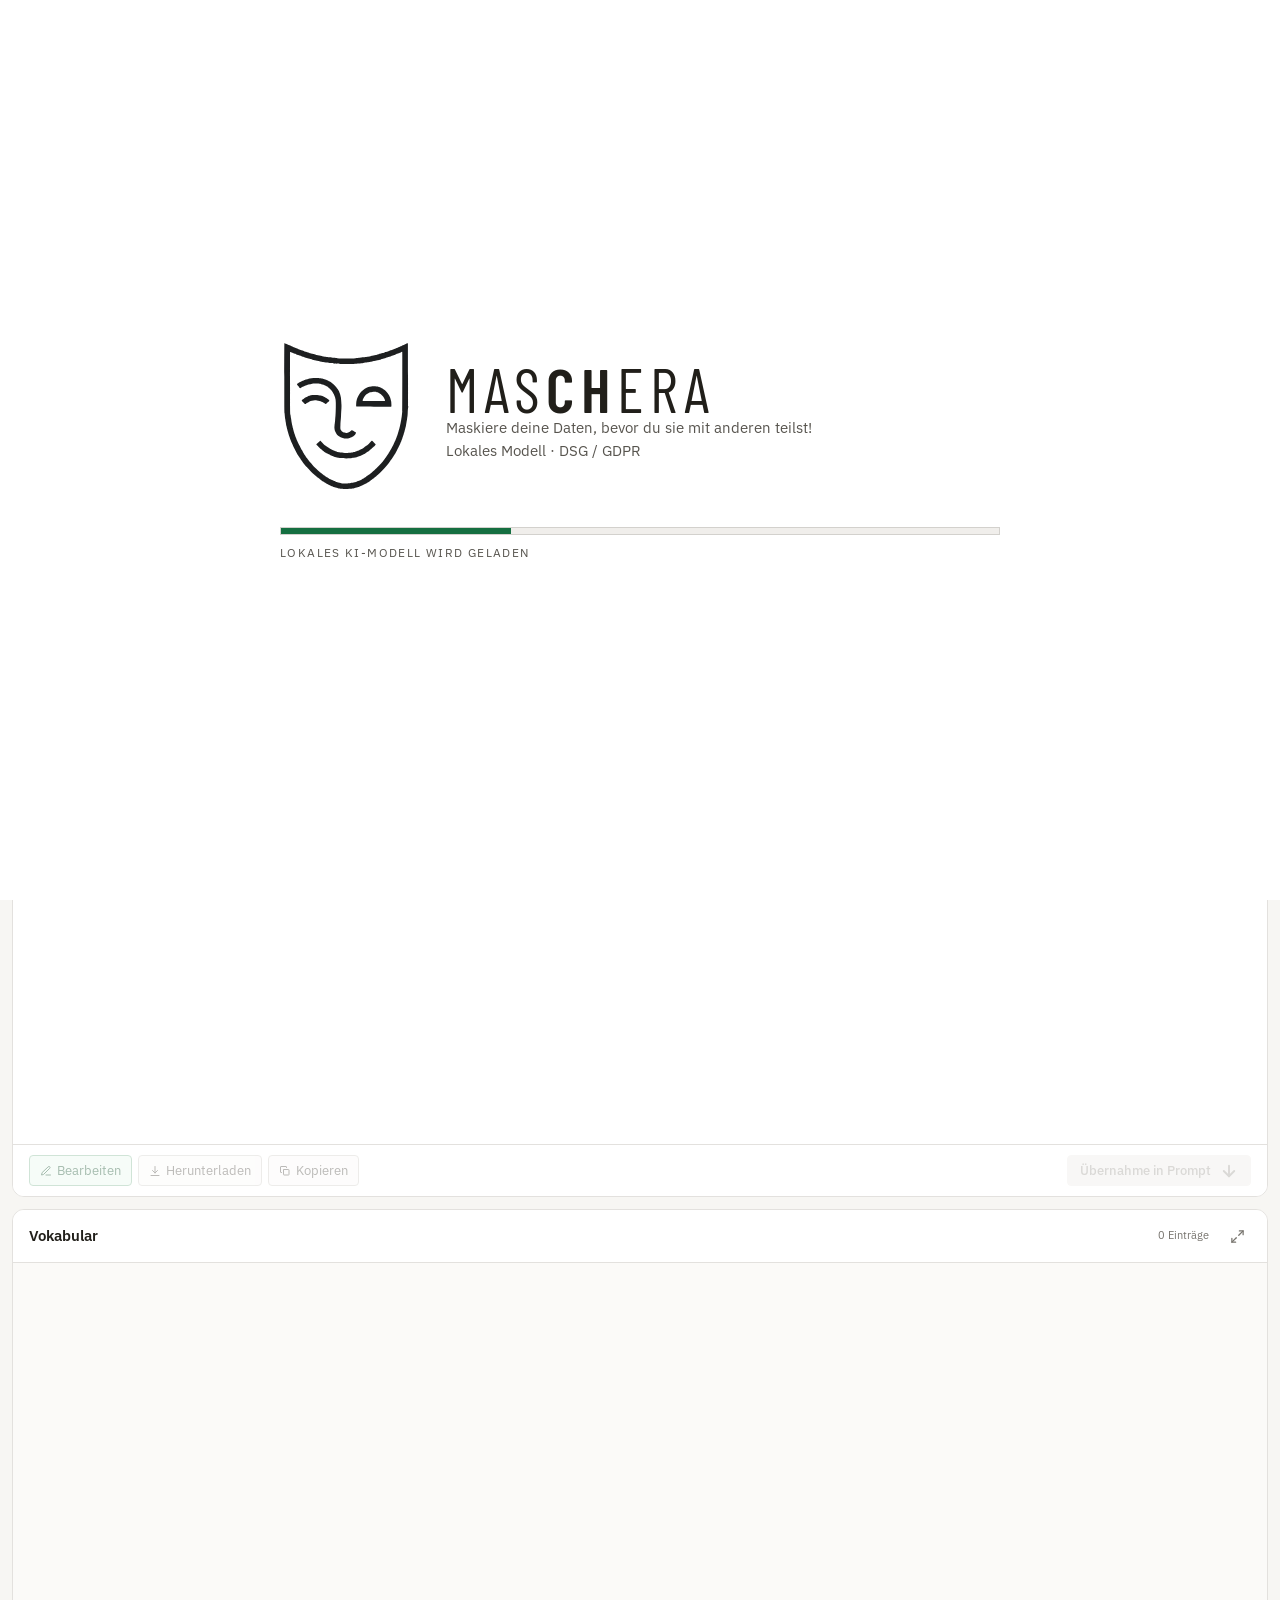
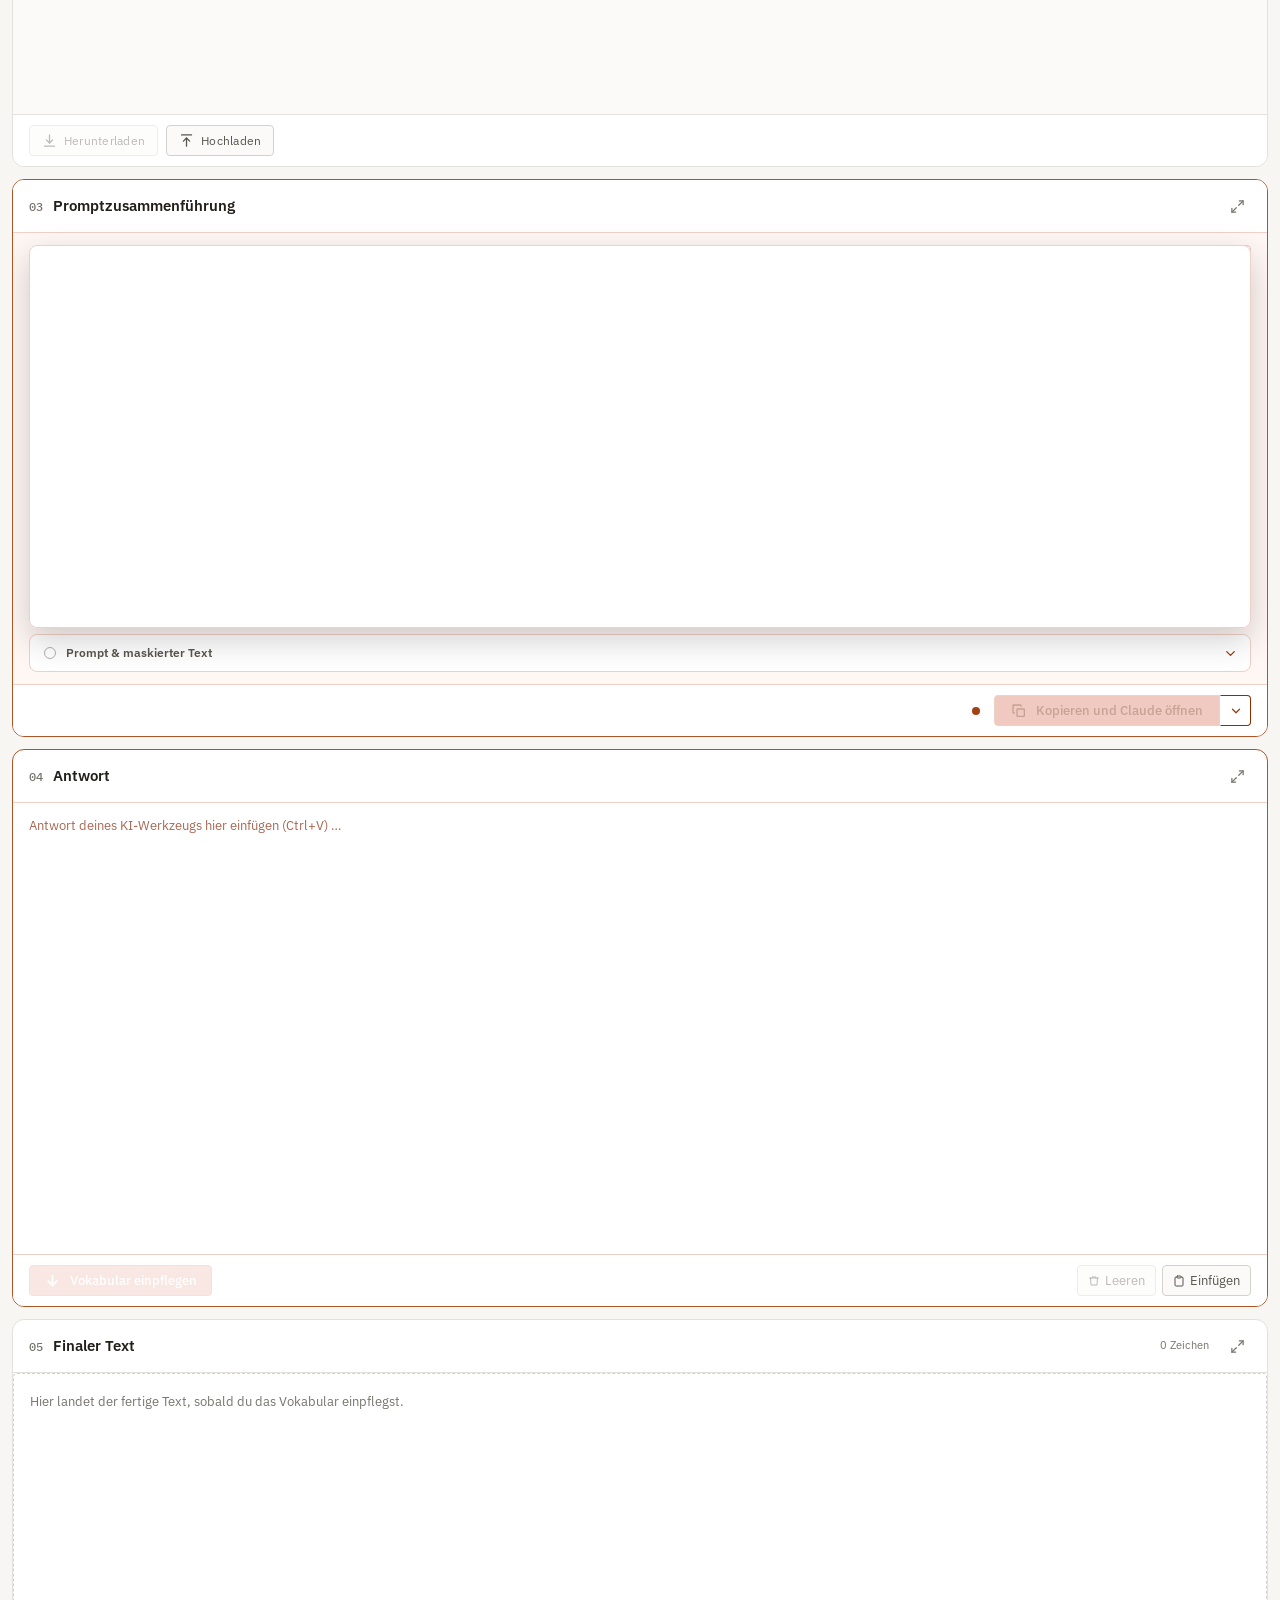
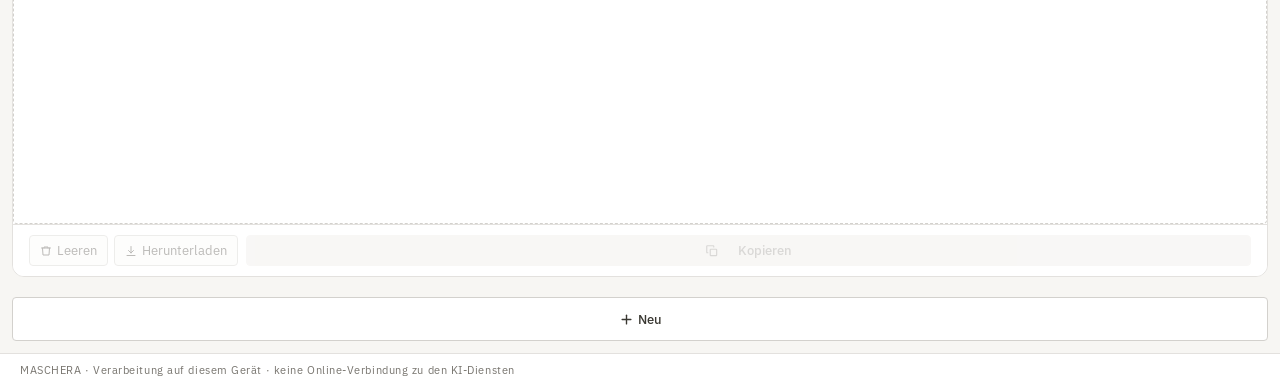
==== commit 5797c048: "MASCHERA 2.1.1 Co-Authored-By: Claude <noreply@anthropic.com>" ====
--- a/app/static/index.html
+++ b/app/static/index.html
@@ -417,7 +417,13 @@
         <div class="teil">
           <button class="teil-kopf klappkopf" id="hinaus-klappe" type="button"
                   aria-expanded="false" aria-controls="hinaus">
-            <span class="teil-titel" id="titel-hinaus">Prompt + maskierter Text</span>
+            <span class="uebernahme-zeichen" id="uebernahme-zeichen"><i class="kreis"
+              aria-hidden="true"></i><i class="dreher"
+              aria-hidden="true"></i><svg class="haken" width="16" height="16"
+              viewBox="0 0 24 24" fill="none" stroke="currentColor" stroke-width="3"
+              stroke-linecap="round" stroke-linejoin="round" aria-hidden="true"><path
+              d="M5 12.5 10 17.5 19 7"/></svg></span>
+            <span class="teil-titel" id="titel-hinaus">Prompt &amp; maskierter Text</span>
             <svg class="pfeil" width="15" height="15" viewBox="0 0 24 24"
               fill="none" stroke="currentColor" stroke-width="2.2"
               stroke-linecap="round" stroke-linejoin="round"
--- a/app/static/maschera.css
+++ b/app/static/maschera.css
@@ -3335,7 +3335,36 @@
 .einpflegen-zeile .haken { display: none; flex: none; color: var(--gr-flaeche); }
 .einpflegen-zeile.fertig .haken { display: block; }
 .einpflegen-zeile.fertig .dreher { display: none; }
-.einpflegen-zeile.fertig { box-shadow: none; }
+/* Eingepflegt bleibt ein duenner gruener Rand, damit die Zeile als eigenes
+ * Element steht (Feedback 23.10.2026). */
+.einpflegen-zeile.fertig { box-shadow: inset 0 0 0 1px var(--gr-flaeche); }
+
+/* 03: Links im Balken «Prompt & maskierter Text» steht vor der Uebernahme
+ * ein leerer Kreis, Text und Pfeil sind blass. Danach dreht es kurz, dann
+ * bleibt ein Haken. Schwarz: die Spalte ist rot, Gruen gehoert nicht hinein.
+ * (Feedback 23.10.2026, Variante B) */
+#hinaus-klappe { justify-content: flex-start; }
+#hinaus-klappe .pfeil { margin-left: auto; }
+#hinaus-klappe.leer .teil-titel,
+#hinaus-klappe.leer .pfeil { opacity: 0.45; }
+.uebernahme-zeichen {
+  display: inline-flex; flex: none; align-items: center; justify-content: center;
+  width: 1rem; height: 1rem; color: var(--color-text);
+}
+.uebernahme-zeichen .kreis {
+  display: block; width: 0.75rem; height: 0.75rem; box-sizing: border-box;
+  border-radius: 999px; border: 1.5px solid color-mix(in srgb, var(--color-text) 35%, transparent);
+}
+.uebernahme-zeichen .dreher {
+  display: none;
+  border-color: color-mix(in srgb, var(--color-text) 20%, transparent);
+  border-top-color: var(--color-text);
+}
+.uebernahme-zeichen .haken { display: none; }
+.uebernahme-zeichen.dreht .kreis,
+.uebernahme-zeichen.fertig .kreis { display: none; }
+.uebernahme-zeichen.dreht .dreher { display: block; }
+.uebernahme-zeichen.fertig .haken { display: block; }
 
 /* 2.1 — MESSWERTE IM KOPF, KACHEL 03 (Feedback 21.10.2026) ------------------
  * 02: Alle Messwerte im Kopf; die uebrigen ruhigen Hinweise hinter einem
@@ -3356,7 +3385,7 @@
 
 /* 03: Vorlage und Speichern als Leiste oben rechts IM Promptfeld; der
  * Teiltitel «Prompt» ist weg, das Feld gewinnt seine Hoehe. Ueber dem
- * Kasten darunter der Titel «Prompt + maskierter Text» und klein die Zahl.
+ * Kasten darunter der Titel «Prompt & maskierter Text» und klein die Zahl.
  */
 
 /* Der Kasten zeigt die Platzhalter wie 02: gleiche Zeilenhoehe, Text in
@@ -3384,7 +3413,7 @@
 /* 2.1 — 03: PROMPTZUSAMMENFUEHRUNG (Feedback 21.10.2026), breit:
  * oben der kleine Titel «Prompt» und rechts Vorlagen und Vorlage speichern,
  * darunter das Promptfeld ueber die ganze Breite, darunter rechts Prompt
- * leeren und Prompt kopieren, zuunterst der Balken «Prompt + maskierter
+ * leeren und Prompt kopieren, zuunterst der Balken «Prompt & maskierter
  * Text». Der Kasten dahinter legt sich aufgeklappt als Tafel UEBER alles
  * andere; das Promptfeld behaelt dabei Groesse und Lage.
  */
@@ -3469,7 +3498,7 @@
   position: fixed; z-index: 300; max-width: min(24rem, calc(100vw - 1rem));
 }
 
-/* «Prompt + maskierter Text» als Balken, der auf- und zuklappt. Zugeklappt
+/* «Prompt & maskierter Text» als Balken, der auf- und zuklappt. Zugeklappt
  * (Vorgabe) bekommt das Promptfeld die ganze Hoehe; die vier Knoepfe
  * bleiben oben rechts. */
 .klappkopf {
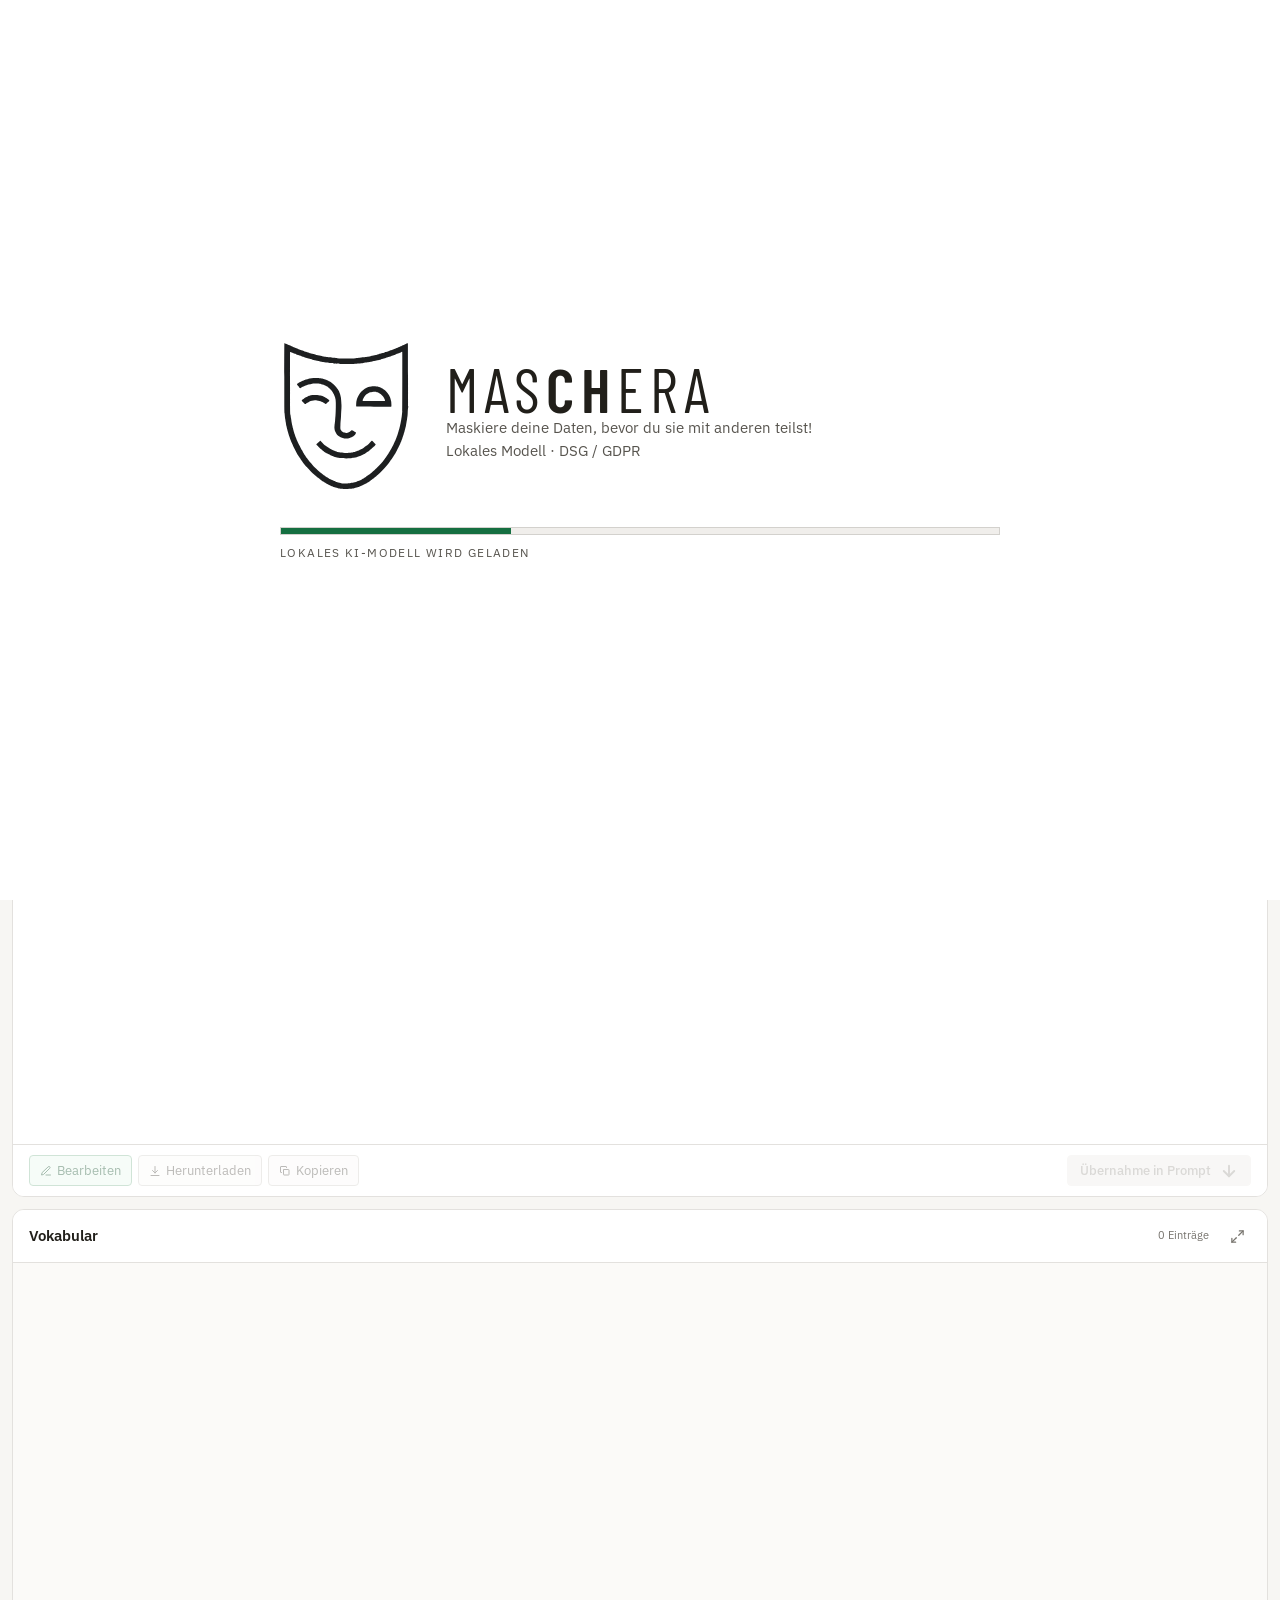
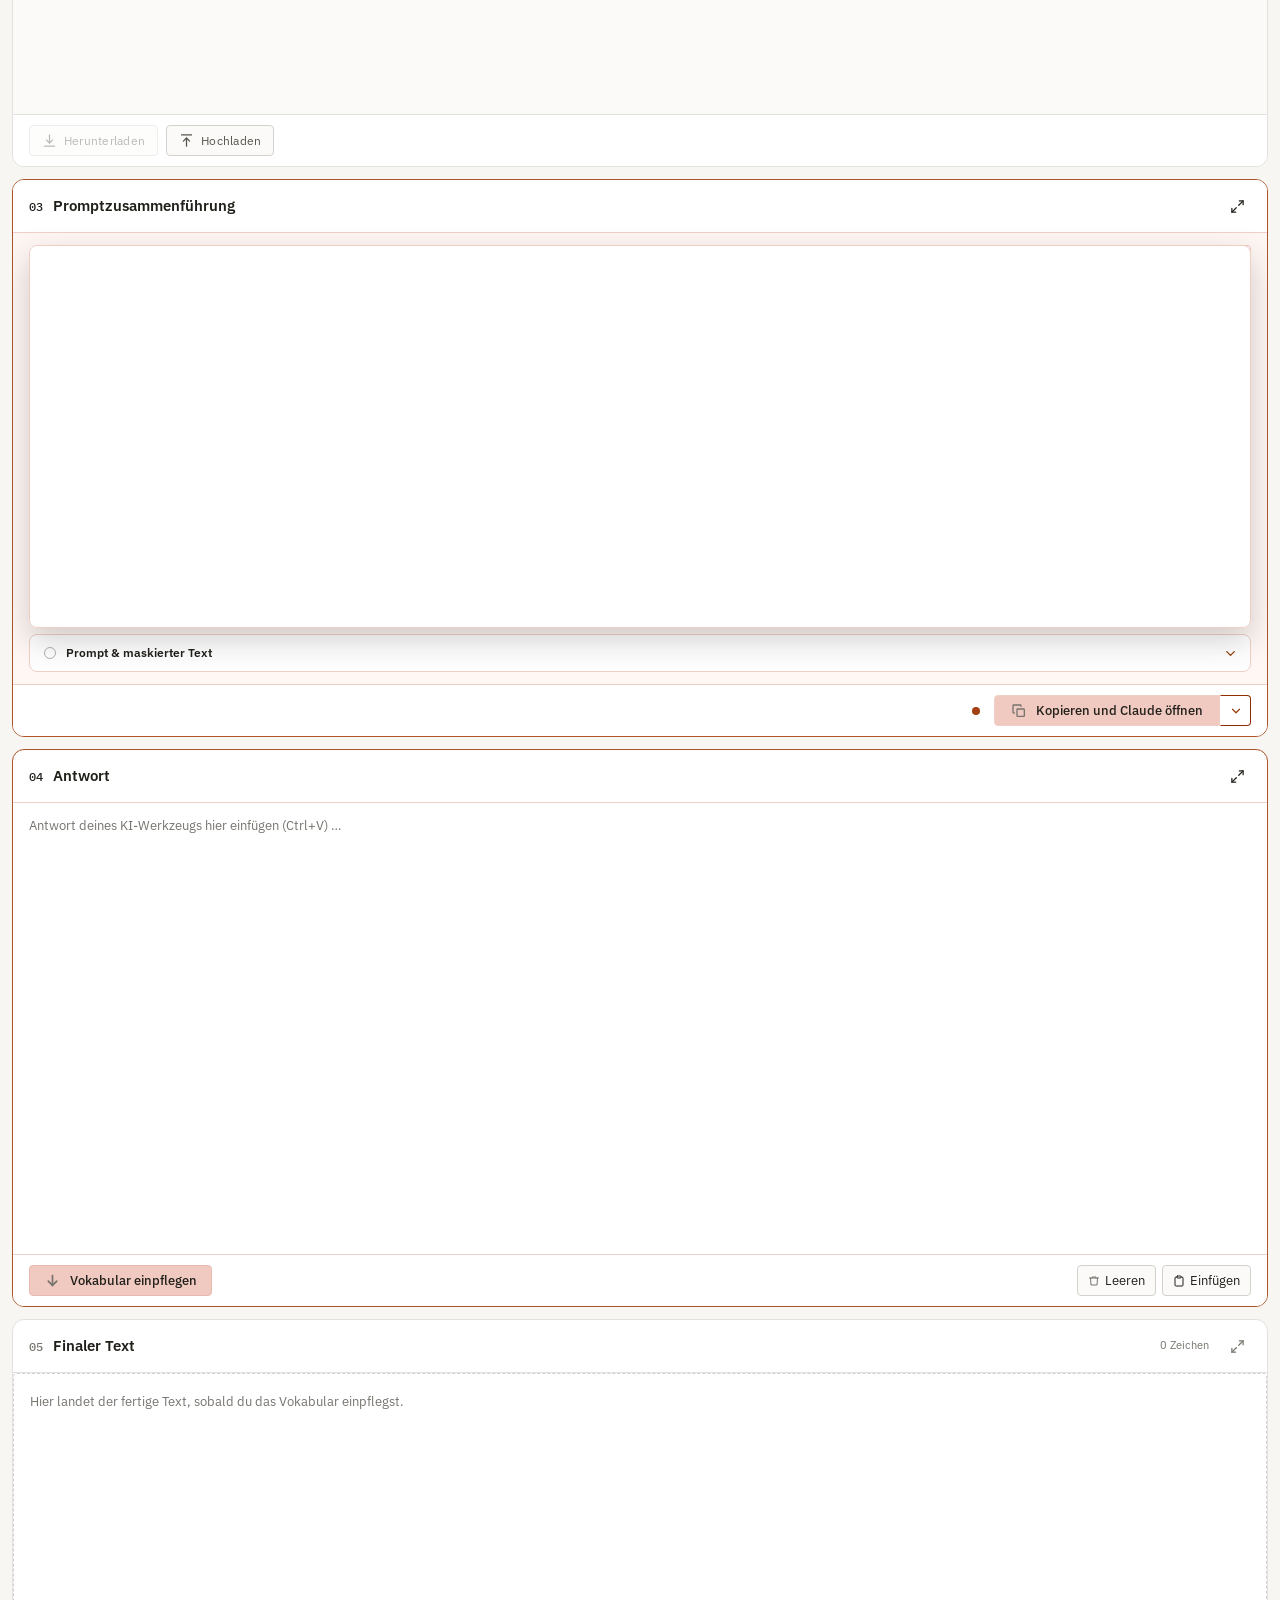
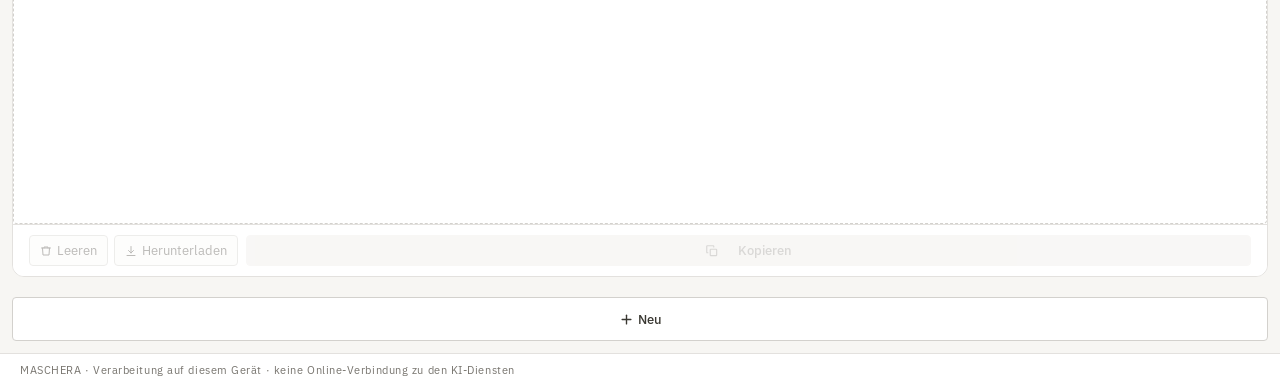
==== commit 5df74691: "MASCHERA 2.2.0 Co-Authored-By: Claude <noreply@anthropic.com>" ====
--- a/app/static/index.html
+++ b/app/static/index.html
@@ -107,7 +107,7 @@
           stroke-linejoin="round" aria-hidden="true"><path d="M15 3h6v6"/><path
           d="M9 21H3v-6"/><path d="m21 3-7 7"/><path d="m3 21 7-7"/></svg></button>
       </div>
-      <div class="ablagezeile">
+      <div class="ablagezeile" id="ablagezeile">
         <label class="ablage" id="ablage">
           <span id="ablage-text">Klicken oder Textdatei bzw. Mail hierher ziehen</span>
           <input type="file" id="datei"
@@ -121,6 +121,10 @@
             <path d="M19 15v4"/><path d="M17 17h4"/></svg><span
             id="beispiel-text">Beispiel</span>
         </button>
+      </div>
+      <!-- The large drop area: grows over the tile while a file is dragged. -->
+      <div class="ablage-gross" id="ablage-gross" hidden>
+        <span id="ablage-gross-text">Hier ablegen</span>
       </div>
       <!-- Model warning and run messages, under the drop area of column 1. -->
       <div id="warnbereich"></div>
@@ -540,6 +544,30 @@
   </div>
 </div>
 
+<!-- Welcome screen (since 2.2): five strengths and a closing page. Pages
+     come from seiten.js, built by maschera.js without innerHTML. -->
+<div class="einst-hintergrund" id="willkommen" hidden>
+  <div class="einst willkommen" role="dialog" aria-modal="true"
+       aria-labelledby="willkommen-titel">
+    <button type="button" class="kreuz willkommen-zu"
+            id="knopf-willkommen-zu"></button>
+    <div class="willkommen-buehne" id="willkommen-buehne"></div>
+    <div class="willkommen-punkte" id="willkommen-punkte"></div>
+    <div class="willkommen-fuss">
+      <label class="willkommen-nie">
+        <input type="checkbox" id="willkommen-nie">
+        <span id="willkommen-nie-text">Nicht mehr anzeigen</span>
+      </label>
+      <button type="button" class="tat neben" id="knopf-willkommen-zurueck">
+        <span id="willkommen-zurueck-text">Zurück</span>
+      </button>
+      <button type="button" class="tat haupt" id="knopf-willkommen-weiter">
+        <span id="willkommen-weiter-text">Weiter</span>
+      </button>
+    </div>
+  </div>
+</div>
+
 <!-- The app's own question dialog. Never window.confirm: that one carries
      the browser's title and button language and a fixed width. -->
 <div class="einst-hintergrund frage-hintergrund" id="frage" hidden>
--- a/app/static/maschera.css
+++ b/app/static/maschera.css
@@ -3565,3 +3565,176 @@
 .ablagezeile #knopf-beispiel:hover:not(:disabled) {
   background: var(--beispiel-tief); border-color: var(--beispiel-kante);
 }
+
+/* ===== Schrift in der roten Spalte: schwarz (seit 2.2) =====
+ * Feedback 23.10.2026: rote und dunkelrote Schrift auf rotem Grund wirkte
+ * «wie durch ein Weinglas». Jetzt bleibt Rot bei Kanten, Flaechen, dem Punkt
+ * vor «Verlässt dein Gerät», den Plaketten und den zwei Hauptknoepfen
+ * (Senden, Einpflegen). Die ganze Schrift ist `--color-text`, Deaktiviertes
+ * ist dunkelgrau ohne zusaetzliche Deckkraft.
+ *
+ * Eine Schicht am Ende statt dreissig Einzelregeln: die Spalte hat ueber die
+ * Testrunden viele Regeln mit Rot bekommen, und eine vergessene davon waere
+ * die naechste rote Zeile. `!important`, weil diese Schicht ueber jeder
+ * davon stehen muss; die Ausnahmen stehen hier und nirgends sonst.
+ * `tests/test_oberflaeche.js` Punkt 90 haelt die Schicht fest.
+ */
+.spalte.hinaus *:not(svg, svg *, .ph, .ph *, .kreuz, .kreuz *,
+    .fehler-text, .warnhinweis,
+    button.tat.senden:not(:disabled), button.tat.senden:not(:disabled) *,
+    button.tat.einpflegen:not(:disabled), button.tat.einpflegen:not(:disabled) *) {
+  color: var(--color-text) !important;
+}
+.spalte.hinaus textarea::placeholder { color: var(--color-neutral-600) !important; }
+.spalte.hinaus :is(button, input, select):disabled,
+.spalte.hinaus :is(button, input, select):disabled * {
+  color: var(--color-neutral-600) !important; opacity: 1 !important;
+}
+#hinaus-klappe.leer .teil-titel,
+#hinaus-klappe.leer .pfeil,
+#hinaus-klappe.leer #uebernahme-zeichen { color: var(--color-neutral-600) !important; opacity: 1; }
+
+/* ===== Grosse Ablageflaeche (seit 2.2) =====
+ * Waechst beim Ziehen einer Datei von der Ablagezeile ueber Zeile und
+ * Textfeld von 01 (Feedback 23.10.2026). Lage und Groesse setzt
+ * `ablageGrossAuf()`, hier steht nur die Bewegung und das Aussehen.
+ */
+.ablage-gross[hidden] { display: none; }
+.ablage-gross {
+  position: absolute; z-index: 170; display: flex; align-items: center;
+  justify-content: center; text-align: center; padding: 1rem;
+  border: 2px dashed var(--gr-hell); border-radius: var(--radius-md);
+  background: var(--papier); color: var(--gr-schrift);
+  font-family: var(--ui-heading); font-size: 1.125rem; letter-spacing: .06em;
+  box-shadow: 0 0 0 6px color-mix(in srgb, var(--gr-hell) 35%, transparent);
+  transition: height .2s ease, top .2s ease, background-color .15s ease;
+}
+.ablage-gross.drueber { background: var(--gr-grund2); }
+.ablage-gross > span { pointer-events: none; }
+
+/* ===== Willkommensschirm (seit 2.2) =====
+ * Dieselbe Huelle wie Hilfe und Impressum (`.einst-hintergrund`), schmaler
+ * und mittig. Oben das Bild der Seite, darunter Titel und Text, dann die
+ * Punkte, unten «Nicht mehr anzeigen», Zurueck und Weiter.
+ */
+#willkommen { align-items: center; padding: 1rem; }
+/* Feste BREITE, Hoehe nach der laengsten Seite (Feedback 23.10.2026): alle
+ * Blaetter liegen in derselben Rasterzelle, sichtbar ist das aktuelle. So
+ * springt der Rahmen beim Blaettern nicht und hat keine leere Flaeche.
+ * Oben Platz fuer das Kreuz, sonst ringsum derselbe Rand. */
+.einst.willkommen {
+  position: relative; width: min(40rem, 100%); max-width: none;
+  max-height: calc(100vh - 2rem); padding: 2.75rem 1.5rem 1rem;
+  gap: 1rem; overflow: hidden;
+}
+.willkommen-zu { position: absolute; top: 0.5rem; right: 0.75rem; z-index: 1; }
+.willkommen-buehne {
+  flex: 0 1 auto; display: grid; min-height: 0; overflow-y: auto;
+}
+.willkommen-blatt {
+  grid-area: 1 / 1; display: flex; flex-direction: column; gap: 0.75rem;
+  visibility: hidden;
+}
+.willkommen-blatt.aktiv { visibility: visible; }
+.willkommen-punkte, .willkommen-fuss { flex: none; }
+.willkommen-blatt.von-rechts { animation: willkommen-rechts .25s ease; }
+.willkommen-blatt.von-links { animation: willkommen-links .25s ease; }
+@keyframes willkommen-rechts {
+  from { transform: translateX(1.5rem); opacity: 0; }
+  to { transform: none; opacity: 1; }
+}
+@keyframes willkommen-links {
+  from { transform: translateX(-1.5rem); opacity: 0; }
+  to { transform: none; opacity: 1; }
+}
+.willkommen-bild {
+  border: 1px solid var(--color-neutral-300); border-radius: var(--radius-md);
+  overflow: hidden; background: var(--color-bg); aspect-ratio: 16 / 10;
+  /* Volle Breite, immer: ohne `width` schrumpfte die Flaeche unter
+   * `max-height` mit dem Seitenverhaeltnis und liess rechts einen Rand.
+   * In einem niedrigen Fenster gibt das Bild nach, nicht der Text. */
+  width: 100%; max-height: 38vh; flex: none;
+}
+/* `contain`, nicht `cover`: die ganze Oberflaeche (Bild 1) ist breiter als
+ * 16:10 und war rechts abgeschnitten (Feedback 23.10.2026). Jedes Bild steht
+ * ganz da; was fehlt, fuellt der Grund der Flaeche. */
+.willkommen-bild img { display: block; width: 100%; height: 100%; object-fit: contain; }
+.willkommen-bild .bild-dunkel { display: none; }
+@media (prefers-color-scheme: dark) {
+  :root:not([data-thema="hell"]) .willkommen-bild .bild-hell { display: none; }
+  :root:not([data-thema="hell"]) .willkommen-bild .bild-dunkel { display: block; }
+}
+:root[data-thema="dunkel"] .willkommen-bild .bild-hell { display: none; }
+:root[data-thema="dunkel"] .willkommen-bild .bild-dunkel { display: block; }
+/* Der Schluss hat kein Bildschirmfoto: dieselbe Flaeche traegt Maske und
+ * Schriftzug wie im Kopf, gross, damit der Rahmen gleich bleibt. Die
+ * ausdrueckliche Farbwahl reist in der Adresse, wie beim Logo im Kopf. */
+.willkommen-bild.marke-gross {
+  display: flex; align-items: center; justify-content: center; gap: 4cqi;
+  container-type: inline-size;
+}
+.willkommen-bild.marke-gross .logo {
+  flex: none; width: 14cqi; aspect-ratio: 11 / 13;
+  background-image: url("maske.svg"); background-repeat: no-repeat;
+  background-position: center; background-size: contain;
+}
+:root[data-thema="dunkel"] .willkommen-bild.marke-gross .logo { background-image: url("maske.svg#dunkel"); }
+:root[data-thema="hell"] .willkommen-bild.marke-gross .logo { background-image: url("maske.svg#hell"); }
+.willkommen-bild.marke-gross .marke {
+  font-family: var(--font-marke); font-size: 11.5cqi; letter-spacing: .06em;
+  text-transform: uppercase; line-height: 1; font-weight: 400; color: var(--color-text);
+}
+.willkommen-bild.marke-gross .marke b { font-weight: 700; }
+.willkommen-titel {
+  margin: 0.25rem 2rem 0 0; font-family: var(--ui-heading); font-size: 1.375rem;
+  font-weight: 600; color: var(--color-text); line-height: 1.25;
+}
+.willkommen-text {
+  margin: 0; font-size: 0.9375rem; line-height: 1.55; color: var(--color-text);
+}
+.willkommen-schluss {
+  display: flex; flex-wrap: wrap; gap: 0.75rem; margin-top: 0.5rem;
+}
+.willkommen-schluss a.tat { text-decoration: none; display: inline-flex; align-items: center; gap: 0.5rem; }
+.willkommen-punkte {
+  display: flex; justify-content: center; gap: 0.5rem;
+}
+.willkommen-punkte .punkt {
+  width: 0.625rem; height: 0.625rem; padding: 0; border-radius: 50%;
+  border: 1px solid var(--color-neutral-500); background: transparent; cursor: pointer;
+}
+.willkommen-punkte .punkt.aktiv { background: var(--color-text); border-color: var(--color-text); }
+.willkommen-punkte .punkt:hover:not(.aktiv) { background: var(--color-neutral-300); }
+.willkommen-fuss {
+  display: flex; align-items: center; gap: 0.75rem; flex-wrap: wrap;
+  border-top: 1px solid var(--color-neutral-200); padding-top: 0.75rem;
+}
+.willkommen-nie {
+  margin-right: auto; display: inline-flex; align-items: center; gap: 0.5rem;
+  font-size: 0.8125rem; color: var(--color-neutral-700); cursor: pointer;
+}
+.willkommen-nie input { accent-color: var(--haupt-flaeche); width: 1rem; height: 1rem; margin: 0; }
+/* Schmal: das Kaestchen auf eine eigene Zeile, die zwei Knoepfe darunter
+ * zusammen rechts, statt «Los geht's» allein umzubrechen. */
+@media (max-width: 30em) {
+  .willkommen-fuss { justify-content: flex-end; }
+  .willkommen-nie { flex: 1 1 100%; }
+}
+
+/* ===== Kopf einer Kachel: der Titel bricht nie um (seit 2.2) =====
+ * Feedback 23.10.2026: auf dem Handy stand «Finaler / Text» auf zwei Zeilen,
+ * weil «10 Platzhalter zurückgesetzt.» und die Zeichenzahl daneben Platz
+ * nahmen. Nummer und Titel behalten ihre Breite; knapp wird zuerst die
+ * Gruppe mit der Meldung (sie kuerzt mit «…»), dann die Zahl.
+ */
+.bereich-nr, .bereich-titel { flex: none; white-space: nowrap; }
+/* Schrumpfen darf die Gruppe nur, wenn eine Meldung darin steht; sonst
+ * schoebe sich der Titel ueber die Zahl (so in 02 gesehen). */
+.bereich-kopf .titelgruppe { flex: none; }
+.bereich-kopf .titelgruppe:has(.gutzeile:not(:empty), .kopfmeldung:not(:empty)) {
+  flex: 0 100 auto;
+}
+.bereich-zahl {
+  flex: 0 1 auto; min-width: 0; white-space: nowrap;
+  overflow: hidden; text-overflow: ellipsis;
+}
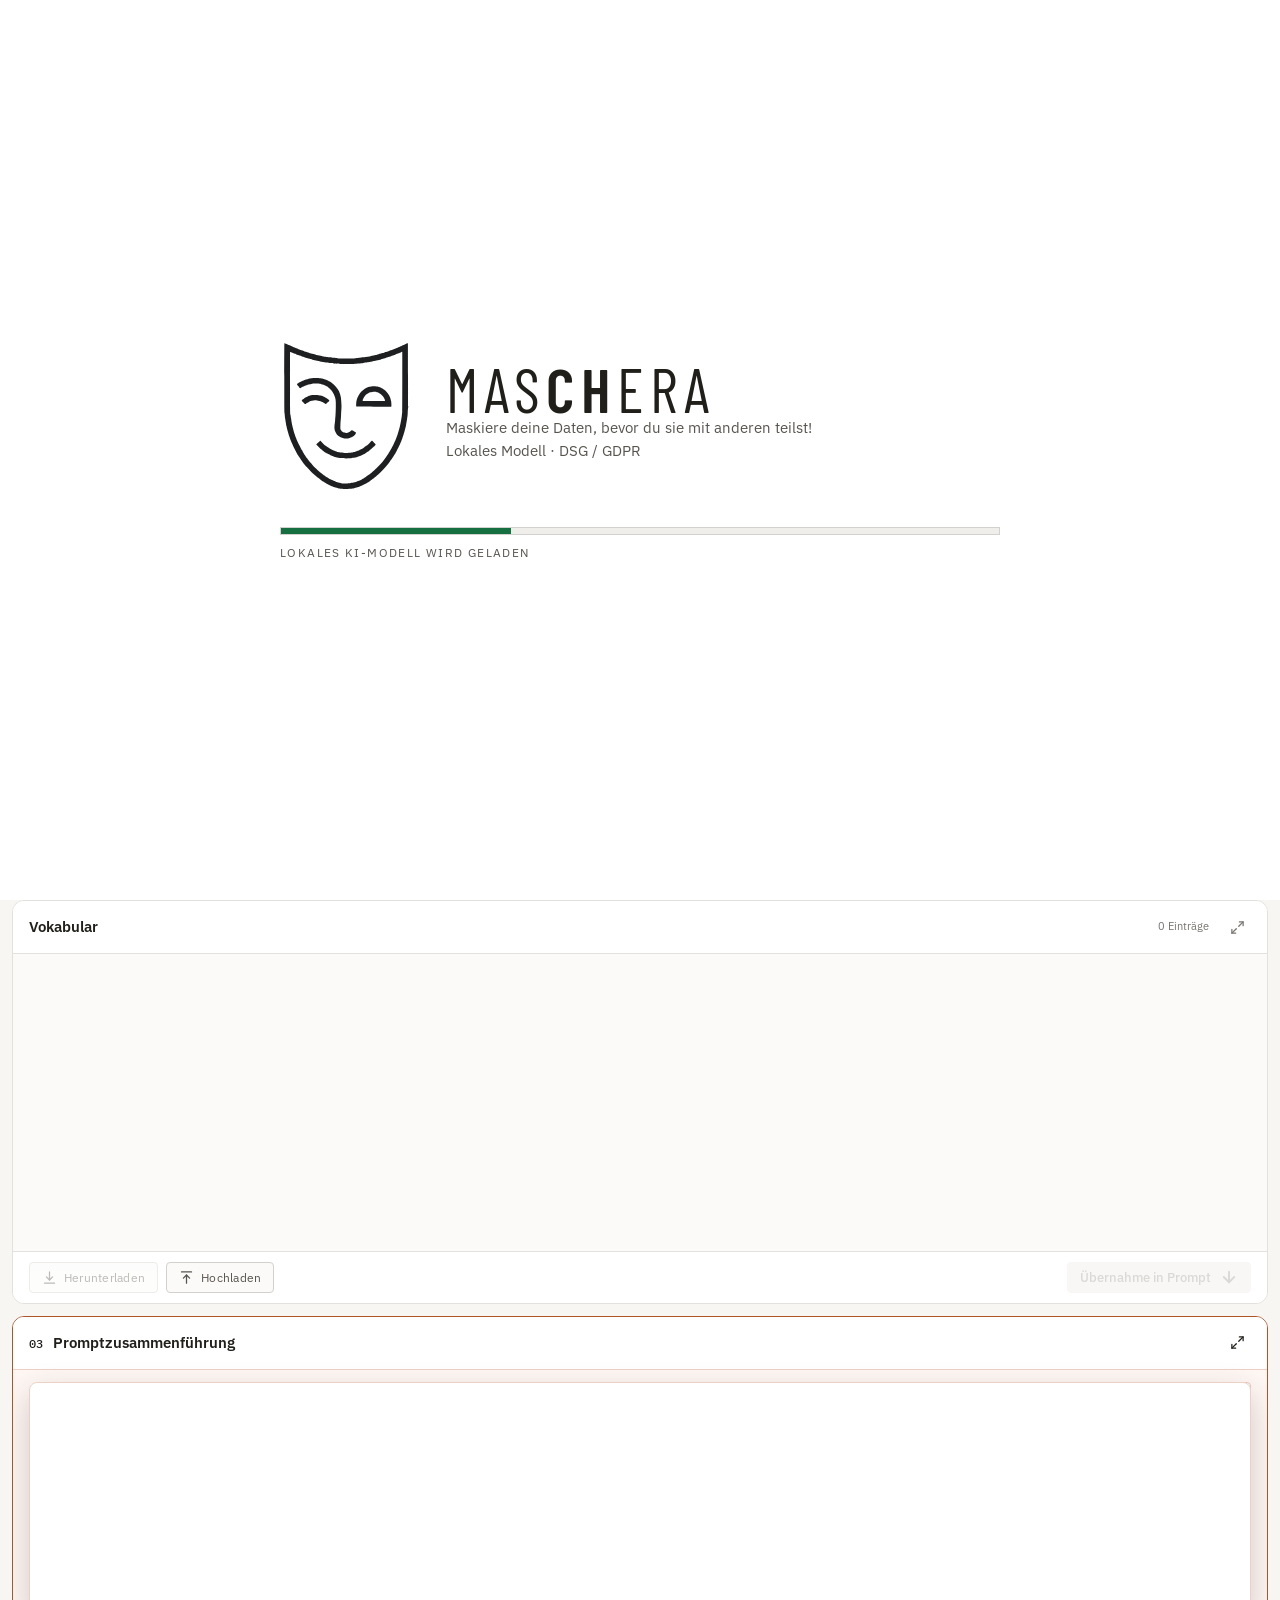
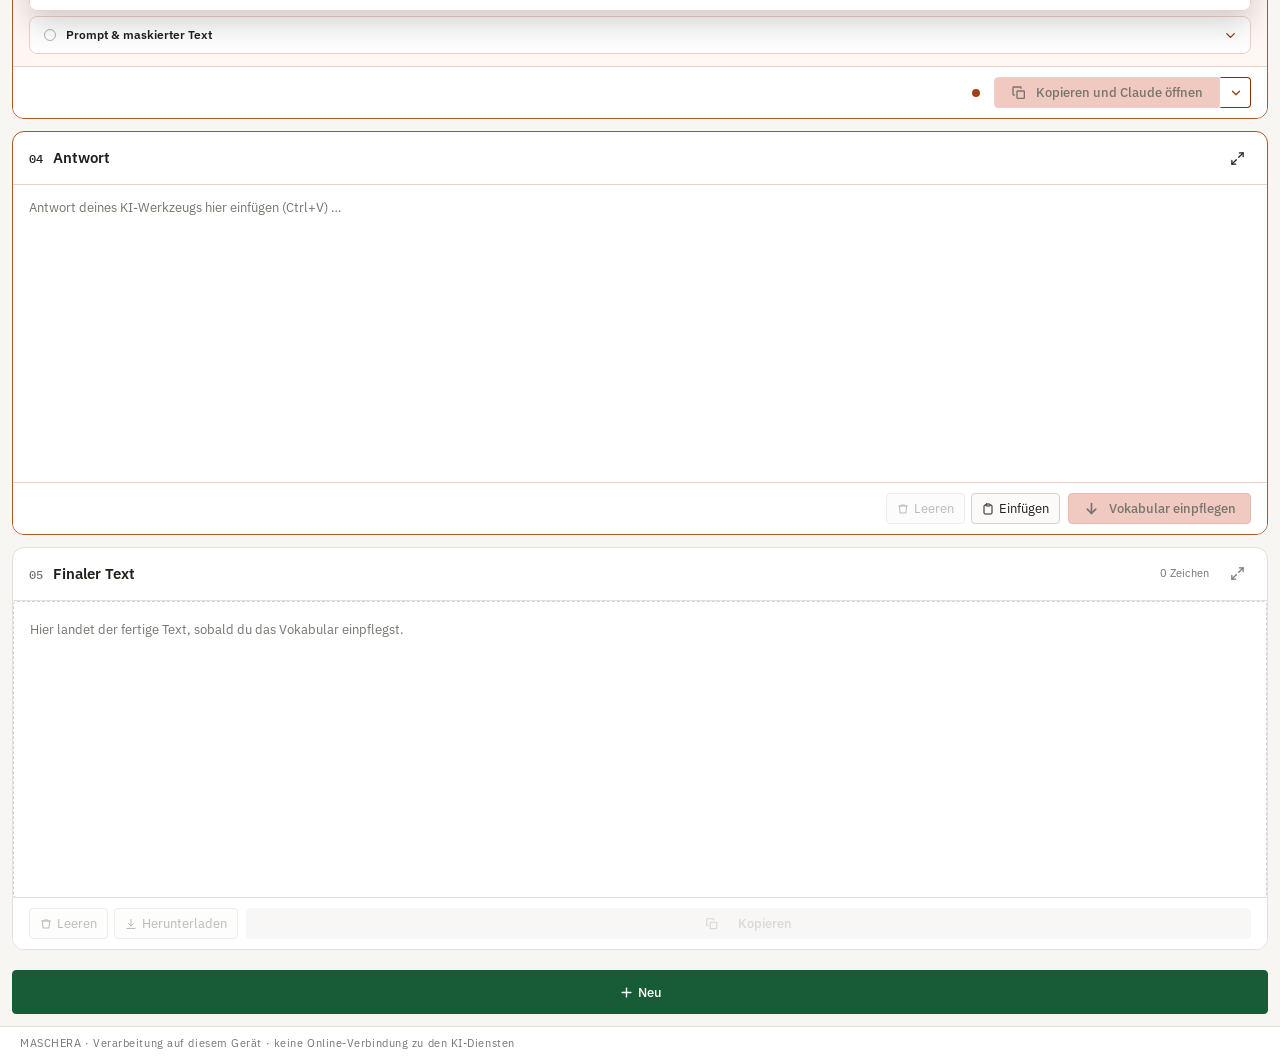
==== commit 47f170a2: "MASCHERA 2.5.0 Co-Authored-By: Claude <noreply@anthropic.com>" ====
--- a/app/static/index.html
+++ b/app/static/index.html
@@ -51,8 +51,8 @@
        the wordmark. -->
   <div class="teststufe-marke" id="teststufe-marke" aria-hidden="true">TEST</div>
   <div class="rechts">
-    <div class="lokalzeiger"><i></i><span id="lokalzeiger">100% lokal</span></div>
-    <div class="gruppe" id="sprachen">
+    <div class="lokalzeiger" id="lokalpille"><i></i><span id="lokalzeiger">100% lokal</span></div>
+    <div class="gruppe sprachgruppe" id="sprachen">
       <button data-sprache="de" class="aktiv">DE</button>
       <button data-sprache="fr">FR</button>
       <button data-sprache="it">IT</button>
@@ -87,7 +87,17 @@
 
 <!-- Steps (since 2.0, UX design): filled by maschera.js, follow the work
      and jump to the tile on click. -->
-<nav class="schritte" id="schritte" aria-label="Ablauf"></nav>
+<!-- «Neu» stands in front of the steps (since 25.11.2026, feedback): at
+     the bottom of tile 01 it got lost. zeichneSchritte() keeps it as the
+     first child when it redraws the steps. -->
+<nav class="schritte" id="schritte" aria-label="Ablauf"><button
+    class="tat haupt schritt-neu" id="knopf-neu" type="button">
+  <svg class="rand-r-schmal" width="15" height="15" viewBox="0 0 24 24" fill="none"
+    stroke="currentColor" stroke-width="2.2" stroke-linecap="round"
+    stroke-linejoin="round"><path
+    d="M12 5v14"/><path d="M5 12h14"/></svg><span
+    id="neu-text">Neu</span>
+</button></nav>
 
 
 <main class="raster" id="raster">
@@ -108,7 +118,7 @@
           d="M9 21H3v-6"/><path d="m21 3-7 7"/><path d="m3 21 7-7"/></svg></button>
       </div>
       <div class="ablagezeile" id="ablagezeile">
-        <label class="ablage" id="ablage">
+        <label class="ablage" id="ablage" tabindex="0">
           <span id="ablage-text">Klicken oder Textdatei bzw. Mail hierher ziehen</span>
           <input type="file" id="datei"
                  accept=".pdf,.docx,.txt,.md,.log,.csv,.json,.eml,.msg,.mbox">
@@ -135,13 +145,6 @@
           placeholder="Originaltext hier einfügen …"></textarea>
       </div>
       <div class="fuss" id="fuss-01">
-        <button class="tat haupt" id="knopf-neu">
-          <svg class="rand-r-schmal" width="15" height="15" viewBox="0 0 24 24" fill="none"
-            stroke="currentColor" stroke-width="2.2" stroke-linecap="round"
-            stroke-linejoin="round"><path
-            d="M12 5v14"/><path d="M5 12h14"/></svg><span
-            id="neu-text">Neu</span>
-        </button>
         <div class="feldknoepfe">
         <button class="imfeld loeschen" id="knopf-leeren-orig" data-rang="3" disabled>
           <svg width="12" height="12" viewBox="0 0 24 24" fill="none"
@@ -219,7 +222,7 @@
     </div>
     <!-- Stacked view only: the way back to the top from the end of the flow.
          Outside tile 05: starting over is not part of the final text. -->
-    <button class="tat neu-unten" id="knopf-neu-unten">
+    <button class="tat haupt neu-unten" id="knopf-neu-unten">
       <svg class="rand-r-schmal" width="15" height="15" viewBox="0 0 24 24" fill="none"
         stroke="currentColor" stroke-width="2.2" stroke-linecap="round"
         stroke-linejoin="round"><path
@@ -328,14 +331,14 @@
         </div>
       </div>
       <div class="vokabular-fuss">
-        <button class="ghostknopf bleibt-hier" id="knopf-vok-herunter" disabled>
+        <button class="ghostknopf bleibt-hier" id="knopf-vok-herunter" data-rang="3" disabled>
           <svg width="15" height="15" viewBox="0 0 24 24" fill="none"
             stroke="currentColor" stroke-width="2" stroke-linecap="round"
             stroke-linejoin="round"><path d="M12 3v13"/><path d="m7 11 5 5 5-5"/>
             <path d="M4 21h16"/></svg>
           <span id="vok-herunter-text">Vokabular herunterladen</span>
         </button>
-        <button class="ghostknopf bleibt-hier" id="knopf-vok-hoch">
+        <button class="ghostknopf bleibt-hier" id="knopf-vok-hoch" data-rang="4">
           <svg width="15" height="15" viewBox="0 0 24 24" fill="none"
             stroke="currentColor" stroke-width="2" stroke-linecap="round"
             stroke-linejoin="round"><path d="M12 21V8"/><path d="m7 13 5-5 5 5"/>
@@ -344,6 +347,16 @@
         </button>
         <input type="file" id="vok-datei" hidden
                accept=".json,application/json">
+        <!-- Second «Take into prompt», stacked view only (feedback 25.11.2026):
+             whoever corrects in the vocabulary goes on from here, without
+             scrolling back up to 02. Same handler as #knopf-uebernahme. -->
+        <button class="tat haupt weit uebernahme-vok" id="knopf-uebernahme-vok" disabled>
+          <span id="uebernahme-vok-text">Übernahme in Prompt</span>
+          <svg class="richtung rand-l" width="18" height="18" viewBox="0 0 24 24" fill="none"
+            stroke="currentColor" stroke-width="2.5" stroke-linecap="round"
+            stroke-linejoin="round"
+            ><path d="M5 12h14"/><path d="m12 5 7 7-7 7"/></svg>
+        </button>
       </div>
     </div>
   </div>
@@ -428,6 +441,7 @@
               stroke-linecap="round" stroke-linejoin="round" aria-hidden="true"><path
               d="M5 12.5 10 17.5 19 7"/></svg></span>
             <span class="teil-titel" id="titel-hinaus">Prompt &amp; maskierter Text</span>
+            <span class="teil-unter" id="hinaus-unter" aria-live="polite"></span>
             <svg class="pfeil" width="15" height="15" viewBox="0 0 24 24"
               fill="none" stroke="currentColor" stroke-width="2.2"
               stroke-linecap="round" stroke-linejoin="round"
@@ -549,8 +563,18 @@
 <div class="einst-hintergrund" id="willkommen" hidden>
   <div class="einst willkommen" role="dialog" aria-modal="true"
        aria-labelledby="willkommen-titel">
-    <button type="button" class="kreuz willkommen-zu"
-            id="knopf-willkommen-zu"></button>
+    <!-- Top right, next to the cross: the same language choice as in the
+         header. spracheMarkieren() keeps every [data-sprache] in step. -->
+    <div class="willkommen-oben">
+      <div class="gruppe sprachgruppe" id="willkommen-sprachen">
+        <button type="button" data-sprache="de" class="aktiv">DE</button>
+        <button type="button" data-sprache="fr">FR</button>
+        <button type="button" data-sprache="it">IT</button>
+        <button type="button" data-sprache="en">EN</button>
+      </div>
+      <button type="button" class="kreuz willkommen-zu"
+              id="knopf-willkommen-zu"></button>
+    </div>
     <div class="willkommen-buehne" id="willkommen-buehne"></div>
     <div class="willkommen-punkte" id="willkommen-punkte"></div>
     <div class="willkommen-fuss">
@@ -563,6 +587,33 @@
       </button>
       <button type="button" class="tat haupt" id="knopf-willkommen-weiter">
         <span id="willkommen-weiter-text">Weiter</span>
+      </button>
+    </div>
+  </div>
+</div>
+
+<!-- How-to (since 2.5): masking, changing the type and removing masks in
+     the masked text and in the vocabulary. Same frame as the welcome
+     screen; the small scenes are built by maschera.js without innerHTML. -->
+<div class="einst-hintergrund" id="anleitung" hidden>
+  <div class="einst willkommen anleitung" role="dialog" aria-modal="true"
+       aria-labelledby="anleitung-titel">
+    <div class="willkommen-oben">
+      <button type="button" class="kreuz willkommen-zu"
+              id="knopf-anleitung-zu"></button>
+    </div>
+    <div class="willkommen-buehne" id="anleitung-buehne"></div>
+    <div class="willkommen-punkte" id="anleitung-punkte"></div>
+    <div class="willkommen-fuss">
+      <label class="willkommen-nie">
+        <input type="checkbox" id="anleitung-nie">
+        <span id="anleitung-nie-text">Nicht mehr anzeigen</span>
+      </label>
+      <button type="button" class="tat neben" id="knopf-anleitung-zurueck">
+        <span id="anleitung-zurueck-text">Zurück</span>
+      </button>
+      <button type="button" class="tat haupt" id="knopf-anleitung-weiter">
+        <span id="anleitung-weiter-text">Weiter</span>
       </button>
     </div>
   </div>
@@ -798,6 +849,7 @@
 <!-- Tooltip of a placeholder: original value and source. Filled by
      tippZeigen() in maschera.js, text only. -->
 <div class="tipp" id="tipp" role="tooltip" hidden></div>
+<div class="tipp knopftipp" id="knopftipp" role="tooltip" hidden></div>
 
 <!-- Help and imprint: one source, four languages. -->
 <script src="seiten.js"></script>
--- a/app/static/maschera.css
+++ b/app/static/maschera.css
@@ -609,6 +609,10 @@
 .kopfzeile .spruch {
   font-size: 0.75rem; color: var(--color-neutral-600); letter-spacing: .04em;
   margin-top: 2px;
+  /* Eine Zeile oder gar nicht (seit 23.10.2026): umgebrochen machte er die
+     Kopfzeile hoeher, und `kopfEinpassen()` merkte nicht, dass er nicht
+     passt. */
+  white-space: nowrap;
 }
 .kopfzeile .rechts { display: flex; align-items: center; gap: 0.625rem; }
 .lokalzeiger {
@@ -634,19 +638,19 @@
 /* Die Sprachwahl ist ein Knopfverbund: der Rahmen traegt die Rundung, und
  * `overflow: hidden` schneidet die Flaeche des gewaehlten Knopfs an den
  * Ecken mit ab. */
-#sprachen { border-radius: var(--radius-md); overflow: hidden; }
+.sprachgruppe { border-radius: var(--radius-md); overflow: hidden; }
 /* Seit 2.0 wie im Entwurf: graue Schiene, die gewaehlte Sprache als weisse
    Pille mit Schatten. */
-#sprachen.gruppe {
+.sprachgruppe.gruppe {
   border: 0; gap: 2px; padding: 0.1875rem; background: var(--color-neutral-200);
   border-radius: var(--radius-feld);
 }
-#sprachen.gruppe button {
+.sprachgruppe.gruppe button {
   height: 1.75rem; min-width: 2.125rem; padding: 0 0.5rem; border-radius: var(--radius-pille);
   background: transparent; color: var(--color-neutral-600); letter-spacing: 0;
   font-size: 0.75rem; font-weight: 500;
 }
-#sprachen.gruppe button:hover { background: transparent; color: var(--color-text); }
+.sprachgruppe.gruppe button:hover { background: transparent; color: var(--color-text); }
 /* Das Pulldown steht nur bei wenig Breite da, siehe unten. */
 .sprachwahl {
   display: none; height: 1.6875rem; box-sizing: border-box;
@@ -655,7 +659,7 @@
   font-family: var(--ui-heading); font-size: 0.75rem; font-weight: 500;
   cursor: pointer;
 }
-#sprachen.gruppe button.aktiv {
+.sprachgruppe.gruppe button.aktiv {
   background: var(--papier); color: var(--color-text);
   box-shadow: 0 1px 2px color-mix(in srgb, var(--schatten-grund) 14%, transparent);
 }
@@ -732,6 +736,14 @@
 .schritte {
   flex: none; display: flex; align-items: center; flex-wrap: wrap;
   gap: 0.25rem 0.375rem; padding: 0.75rem 1rem 0.5rem; background: var(--color-bg);
+}
+/* «Neu» vor den Schritten (Feedback 25.11.2026): so hoch wie eine
+ * Schrittpille, mit Abstand zum ersten Schritt. Rollt die Leiste
+ * (einspaltig), bleibt er links stehen. */
+.schritte .schritt-neu {
+  flex: none; height: 1.875rem; padding: 0 0.75rem 0 0.5rem; margin-right: 0.5rem;
+  position: sticky; left: 0; z-index: 1;
+  box-shadow: 0.375rem 0 0.375rem -0.125rem var(--color-bg);
 }
 .schritt {
   display: inline-flex; align-items: center; gap: 0.5rem; height: 1.875rem;
@@ -770,11 +782,28 @@
   body .schritte {
     flex-wrap: nowrap; overflow-x: auto; overscroll-behavior-x: contain;
     scroll-snap-type: x proximity; scrollbar-width: none;
-    padding-inline: calc(50% - 2.5rem);
   }
+  /* Die Mitte nur, wenn die Leiste wirklich nicht passt (`.rollt`, gesetzt
+     von `schritteEinpassen()`); sonst steht sie links wie dreispaltig
+     (Feedback 23.10.2026). */
+  body .schritte.rollt { padding-inline: calc(50% - 2.5rem); }
   .schritte::-webkit-scrollbar { display: none; }
   .schritt, .schritt-pfeil { flex: none; }
   .schritt { scroll-snap-align: center; }
+}
+/* NIEDRIGES FENSTER: EINE KACHEL (seit 2.5, Feedback 27.11.2026). Unter
+   56.25em Hoehe (900 px bei Skala 1) waeren zwei Haelften zu niedrig zum
+   Arbeiten. Dann fuellt die AKTUELLE Kachel (`.dran`, der Schritt aus
+   `schrittJetzt()`) den Platz unter der Schrittleiste allein, die naechste
+   folgt beim Rollen. Die anderen behalten die halbe Hoehe, mindestens aber
+   18rem, damit ein Feld darin nutzbar bleibt. */
+@media (max-width: 81.24em) and (max-height: 56.24em), (max-height: 44em) {
+  main.raster > .spalte > .bereich,
+  main.raster > .spalte > .bereich.hinaus {
+    min-height: max(18rem, calc(var(--kachel-frei) / 2 - 0.375rem));
+  }
+  main.raster > .spalte > .bereich.dran,
+  main.raster > .spalte > .bereich.hinaus.dran { min-height: var(--kachel-frei); }
 }
 /* INNEN, nicht aussen: die Spalte schneidet mit `overflow: hidden` einen
    aeusseren Schatten an drei Seiten ab — bei 01, 02 und 05 blieb nur ein
@@ -1454,8 +1483,9 @@
 /* Das Vorlagenmenue muss in den PLATZ passen, nicht in seinen Inhalt. Ein
  * `min-width` breiter als die Spalte erzeugte waagrechtes Rollen und
  * schoebe die dritte Spalte beim Oeffnen nach links. Eng wird es so breit
- * wie der Knopf; die Eintraege kuerzt `.waehlen` mit «…», und ihr voller
- * Name steht im Tooltip.
+ * wie das Fenster abzueglich Rand: das Menue ist `position: fixed`, und
+ * `vorlagenMenuSetzen()` setzt Breite, `min-width` und `max-width` darauf.
+ * Die Eintraege kuerzt `.waehlen` mit «…», ihr voller Name steht im Tooltip.
  */
 @container teilkopf (max-width: 26rem) {
   /* `.vorlagenwahl.vorlagen-menu` und nicht `.vorlagen-menu`: Regeln in einer
@@ -1956,6 +1986,26 @@
   .seite-tab { grid-template-columns: 1fr; gap: 0.125rem 0; }
   .seite-tab-rechts { margin-bottom: 0.625rem; }
 }
+/* «Versionshinweise» (seit 2.5): je Fassung ein Titel mit Datum, darunter
+   die Punkte. Eine Linie trennt die Fassungen, wie die Teile der Einstellungen. */
+.versionen-fassung { padding-bottom: 0.5rem; border-bottom: 1px solid var(--color-neutral-300); }
+.versionen-fassung:last-child { border-bottom: 0; }
+.versionen-titel {
+  display: flex; align-items: baseline; justify-content: space-between; gap: 1rem;
+  font-size: 1rem;
+}
+.versionen-datum {
+  font-family: var(--font-mono); font-size: 0.75rem; font-weight: 400;
+  letter-spacing: 0; color: var(--color-neutral-700);
+}
+.versionen-h {
+  margin: 0.75rem 0 0.25rem; font-size: 0.8125rem; font-weight: 600;
+  color: var(--color-neutral-700);
+}
+.versionen-fassung code {
+  font-family: var(--font-mono); font-size: 0.85em;
+  overflow-wrap: anywhere;
+}
 .einst-teil { padding: 1.125rem 0; border-bottom: 1px solid var(--color-neutral-300); }
 .einst-teil:last-child { border-bottom: none; }
 .einst-teil h3 {
@@ -2230,6 +2280,13 @@
   box-shadow: var(--shadow-lg); pointer-events: none;
 }
 .tipp[hidden] { display: none; }
+/* Der Tooltip an Knoepfen (seit 2.5): eine Zeile, klein, ueber dem Knopf.
+   Dieselbe Huelle wie am Platzhalter. */
+.knopftipp {
+  padding: 0.3125rem 0.625rem; font-size: 0.75rem; line-height: 1.35;
+  color: var(--color-text); max-width: min(20rem, calc(100vw - 1rem));
+  width: max-content;  /* nicht am rechten Rand auf den Zeilenrest schrumpfen */
+}
 .tipp-wert {
   font-family: var(--font-mono); font-size: 0.8125rem;
   color: var(--color-text); word-break: break-word;
@@ -2524,11 +2581,9 @@
  * keine Anordnung mehr, sondern eine Quetschung.
  */
 @media (max-width: 81.24em), (max-height: 44em) {
-  /* Der Spruch neben der Wortmarke ist das Erste, was gehen darf: er
-     erklaert, was ohnehin auf jedem Kasten steht. Danach der Lokalzeiger —
-     er sagt dasselbe wie die Plakette auf jedem einzelnen Kasten. */
-  .kopfzeile .spruch { display: none; }
-  .kopfzeile .lokalzeiger { display: none; }
+  /* Spruch und «100% lokal» fallen seit 23.10.2026 nicht mehr hier, sondern
+     nach PLATZ in `kopfEinpassen()` (Feedback 23.10.2026: bei breitem,
+     aber gestapeltem Fenster waren sie weg, obwohl Platz war). */
   .kopfzeile { gap: 0.75rem; padding: 0.625rem 0.75rem 0.5rem; }
 
   /* ⚠️ `height: auto` und NICHT `100dvh`: sonst schneidet der Koerper den
@@ -2598,6 +2653,21 @@
   main.raster > .spalte > .bereich,
   main.raster > .spalte > .bereich.hinaus { min-height: 62dvh; }
 
+  /* ZWEI KACHELN AUF EINEN BLICK (seit 2.5, Feedback 27.11.2026). Am PC
+     ist das schmale Fenster oft hoch: dann stehen die aktuelle und die
+     naechste Kachel ganz im Bild, gleich hoch. `--kachel-frei` ist, was
+     unter Kopfzeile und Schrittleiste bleibt, beide gemessen
+     (`kopfMessen()`), abzueglich der Abstaende. Die 62dvh davor bleiben als
+     Rueckfall fuer einen Browser ohne `calc` mit Variablen. */
+  :root {
+    --kachel-frei: calc(100dvh - var(--kopfhoehe, 3.5rem)
+                        - var(--schritthoehe, 3rem) - 0.75rem);
+  }
+  main.raster > .spalte > .bereich,
+  main.raster > .spalte > .bereich.hinaus {
+    min-height: calc(var(--kachel-frei) / 2 - 0.375rem);
+  }
+
   /* ⚠️ NUR DIE RICHTUNGSPFEILE, im HTML als solche ausgezeichnet
      (`class="richtung"`). Ein Pfeil, der eine Richtung MEINT, wird
      gedreht; ein Zeichen, das etwas anderes meint, nicht. Mit `button.tat
@@ -2615,6 +2685,17 @@
      `flex: 1` den Kopierknopf in Spaltenrichtung flach. */
   .fuss-05 { align-items: center; gap: 0.5rem; }
   button.tat.neu-unten { display: inline-flex; justify-content: center; }
+  /* Der zweite «Übernahme in Prompt» unter dem Vokabular (Feedback
+     25.11.2026): untereinander liegt 02 eine Bildschirmlaenge weiter oben. */
+  body .vokabular-fuss button.tat.uebernahme-vok { display: inline-flex; margin-left: auto; }
+  /* Untereinander nur der untere «Neu», gruen (Feedback 25.11.2026): oben in
+     der Schrittleiste nahm er Platz weg, und am Ende des Weges ist er das
+     Ziel. */
+  .schritte .schritt-neu { display: none; }
+  /* Die Hauptaktion steht rechts und fuehrt nach unten; «Leeren» links
+     (Feedback 25.11.2026). Nur die Reihenfolge im Bild: der Tab-Weg folgt
+     weiter `ARBEITSWEG`. */
+  .fuss-04 .feldknoepfe { order: -1; margin-left: 0; }
 
   /* ⚠️ Der unterste Knopf braucht Luft unter sich. `100dvh` haelt die
      Adressleiste aus der Rechnung heraus; die GESTENLEISTE am unteren Rand
@@ -3015,6 +3096,8 @@
   background: var(--color-neutral-200); border-color: var(--color-neutral-400);
 }
 .vokabular-fuss .ghostknopf.bleibt-hier:disabled { opacity: .4; }
+/* Nebeneinander ist 02 gleich daneben: dort genuegt ein Knopf. */
+.vokabular-fuss button.tat.uebernahme-vok { display: none; }
 
 /* Vokabular: die ID-Plakette genau wie im Text von 02 (dort 0.84em der
    Textgroesse), der Typ eine Stufe kleiner. */
@@ -3030,9 +3113,17 @@
 }
 .vokabular-fuss .ghostknopf span { min-width: 0; overflow: hidden; text-overflow: ellipsis; }
 .vokabular-fuss .ghostknopf svg { flex: none; }
-/* Reicht die Zeile fuer beide nicht (Handy), rutscht der zweite Knopf in die
-   naechste Zeile, statt dass beide Woerter gekuerzt werden. */
-.vokabular-fuss { flex-wrap: wrap; }
+/* Eine Zeile (seit 2.5, Feedback 27.11.2026). Reicht sie nicht, zeigen
+   Hochladen und dann Herunterladen nur noch das Zeichen (`data-rang`,
+   `fussEinpassen()`); «Übernahme in Prompt» behaelt sein Wort. Der Zweck
+   steht im Tooltip. Vorher rutschte der Hauptknopf in eine zweite Zeile. */
+.vokabular-fuss { flex-wrap: nowrap; }
+.vokabular-fuss .kurz > span { display: none; }
+/* Nicht schrumpfen: ein Wort mit «…» liest die Messung als «passt», und
+   gekuerzt wird jetzt mit dem Zeichen statt mit Auslassungspunkten. */
+.vokabular-fuss .ghostknopf { flex: none; }
+.vokabular-fuss .ghostknopf.kurz { padding: 0 0.5rem; }
+.vokabular-fuss button.tat.uebernahme-vok { flex: none; white-space: nowrap; }
 
 /* 2.1 — SCHMALE BREITE (Feedback 20.10.2026) -------------------------------
  * Auf dem Handy bleibt von der Wortmarke nur die Maske, und die Sprachwahl
@@ -3331,6 +3422,14 @@
   .einpflegen-zeile.an { display: flex; }
 }
 
+/* Gestapelt ohne Typspalte im Vokabular (Feedback 27.11.2026): die Breite
+ * gehoert dem Originalwert, damit man ihn lesen kann. Der Typ steht schon in
+ * der ID, und der Rechtsklick zum Wechseln geht dort genauso. Nur die echte
+ * Tabelle; die Bedienung zeigt den Typwechsel weiter in ihrer Spalte. */
+@media (max-width: 81.24em), (max-height: 44em) {
+  #vokabular-inhalt table.vokabular .vok-typ { display: none; }
+}
+
 /* Danach bleibt die Zeile mit gruenem Haken statt Ladezeichen stehen. */
 .einpflegen-zeile .haken { display: none; flex: none; color: var(--gr-flaeche); }
 .einpflegen-zeile.fertig .haken { display: block; }
@@ -3365,6 +3464,39 @@
 .uebernahme-zeichen.fertig .kreis { display: none; }
 .uebernahme-zeichen.dreht .dreher { display: block; }
 .uebernahme-zeichen.fertig .haken { display: block; }
+/* Nach der Uebernahme (Feedback 25.11.2026): der Balken leuchtet zweimal
+ * in der Farbe der Spalte auf, und daneben steht, dass der Text 02 folgt. */
+/* Eine Zeile, immer: `.teil-kopf` bricht sonst um, und bei fester Hoehe
+ * fiel der Pfeil aus dem Balken (Feedback 25.11.2026). Haken, Titel und
+ * Pfeil stehen fest; nur die Unterzeile gibt nach, erst lang -> kurz, ganz
+ * zuletzt mit Auslassungspunkten. */
+#hinaus-klappe { flex-wrap: nowrap; align-items: center; }
+#hinaus-klappe > .uebernahme-zeichen, #hinaus-klappe > .teil-titel,
+#hinaus-klappe > .pfeil { flex: none; }
+#hinaus-klappe .teil-unter {
+  flex: 0 1 auto; min-width: 0; overflow: hidden; text-overflow: ellipsis; white-space: nowrap;
+  font-size: 0.6875rem; color: var(--color-neutral-600);
+}
+/* Drei Stufen: lang, kurz, knapp. Knapp fehlt «übernommen»: das sagt der
+ * Haken davor schon. */
+#hinaus-klappe .unter-kurz, #hinaus-klappe .unter-knapp { display: none; }
+@container teilkopf (max-width: 36rem) {
+  #hinaus-klappe .unter-lang { display: none; }
+  #hinaus-klappe .unter-kurz { display: inline; }
+}
+@container teilkopf (max-width: 24rem) {
+  #hinaus-klappe .unter-kurz { display: none; }
+  #hinaus-klappe .unter-knapp { display: inline; }
+}
+#hinaus-klappe.blitz { animation: hinaus-blitz 0.8s ease-in-out 2; }
+@keyframes hinaus-blitz {
+  0%, 100% { background: var(--papier); border-color: var(--bx-kante2); }
+  45% { background: var(--bx-grund); border-color: var(--bx-schrift);
+        box-shadow: 0 0 0 0.1875rem color-mix(in srgb, var(--bx-schrift) 25%, transparent); }
+}
+@media (prefers-reduced-motion: reduce) {
+  #hinaus-klappe.blitz { animation: none; background: var(--bx-grund); }
+}
 
 /* 2.1 — MESSWERTE IM KOPF, KACHEL 03 (Feedback 21.10.2026) ------------------
  * 02: Alle Messwerte im Kopf; die uebrigen ruhigen Hinweise hinter einem
@@ -3474,6 +3606,7 @@
   line-height: 1; font-weight: 700; color: var(--color-text);
 }
 .kopfzeile.ohne-spruch .spruch { display: none; }
+.kopfzeile.ohne-lokal .lokalzeiger { display: none; }
 :root.teststufe .kopfzeile.ohne-test .teststufe-marke { display: none; }
 
 /* 2.1 — KNOEPFE IN KACHEL 03 (Feedback 21.10.2026) --------------------------
@@ -3578,16 +3711,21 @@
  * die naechste rote Zeile. `!important`, weil diese Schicht ueber jeder
  * davon stehen muss; die Ausnahmen stehen hier und nirgends sonst.
  * `tests/test_oberflaeche.js` Punkt 90 haelt die Schicht fest.
+ *
+ * Die Leerknoepfe sind ausgenommen, auch deaktiviert (Feedback 27.11.2026):
+ * sie sehen in 03 und 04 aus wie in 01, mit weissem Wort beim Ueberfahren.
+ * Vorher blieb das Wort hier dunkel, nur das Zeichen wurde weiss.
  */
 .spalte.hinaus *:not(svg, svg *, .ph, .ph *, .kreuz, .kreuz *,
     .fehler-text, .warnhinweis,
+    .imfeld.loeschen, .imfeld.loeschen *,
     button.tat.senden:not(:disabled), button.tat.senden:not(:disabled) *,
     button.tat.einpflegen:not(:disabled), button.tat.einpflegen:not(:disabled) *) {
   color: var(--color-text) !important;
 }
 .spalte.hinaus textarea::placeholder { color: var(--color-neutral-600) !important; }
-.spalte.hinaus :is(button, input, select):disabled,
-.spalte.hinaus :is(button, input, select):disabled * {
+.spalte.hinaus :is(button, input, select):disabled:not(.imfeld.loeschen),
+.spalte.hinaus :is(button, input, select):disabled:not(.imfeld.loeschen) * {
   color: var(--color-neutral-600) !important; opacity: 1 !important;
 }
 #hinaus-klappe.leer .teil-titel,
@@ -3621,17 +3759,32 @@
 /* Feste BREITE, Hoehe nach der laengsten Seite (Feedback 23.10.2026): alle
  * Blaetter liegen in derselben Rasterzelle, sichtbar ist das aktuelle. So
  * springt der Rahmen beim Blaettern nicht und hat keine leere Flaeche.
- * Oben Platz fuer das Kreuz, sonst ringsum derselbe Rand. */
+ * Oben Platz fuer Sprachwahl und Kreuz, sonst ringsum derselbe Rand. */
 .einst.willkommen {
   position: relative; width: min(40rem, 100%); max-width: none;
-  max-height: calc(100vh - 2rem); padding: 2.75rem 1.5rem 1rem;
+  max-height: calc(100vh - 2rem); padding: 3rem 1.5rem 1rem;
   gap: 1rem; overflow: hidden;
 }
-.willkommen-zu { position: absolute; top: 0.5rem; right: 0.75rem; z-index: 1; }
+/* Oben rechts die Sprachwahl wie im Kopf, daneben das Kreuz (Feedback
+   25.10.2026). Schmal genug fuer jedes Telefon, deshalb kein Pulldown. */
+.willkommen-oben {
+  position: absolute; top: 0.5rem; right: 0.75rem; z-index: 1;
+  display: flex; align-items: center; gap: 0.5rem;
+}
 .willkommen-buehne {
   flex: 0 1 auto; display: grid; min-height: 0; overflow-y: auto;
+  /* Waagrecht nie rollen (Feedback 25.10.2026): beim Blaettern gleitet das
+     Blatt 1.5rem von der Seite herein, ragte kurz ueber den Rand, und fuer
+     die Dauer der Bewegung erschien unten ein Rollbalken. */
+  overflow-x: hidden;
+  /* Die Spalte so breit wie der Dialog und nie breiter (Feedback 27.11.2026):
+     alle Blaetter liegen in derselben Zelle, und eine breite Zeile auf einem
+     davon (die Legende im Vokabular der Bedienung) zog auf dem Handy jedes
+     Blatt mit, Titel und Text liefen rechts aus dem Bild. */
+  grid-template-columns: minmax(0, 1fr);
 }
 .willkommen-blatt {
+  min-width: 0;
   grid-area: 1 / 1; display: flex; flex-direction: column; gap: 0.75rem;
   visibility: hidden;
 }
@@ -3670,11 +3823,15 @@
  * Schriftzug wie im Kopf, gross, damit der Rahmen gleich bleibt. Die
  * ausdrueckliche Farbwahl reist in der Adresse, wie beim Logo im Kopf. */
 .willkommen-bild.marke-gross {
-  display: flex; align-items: center; justify-content: center; gap: 4cqi;
+  display: flex; align-items: center; justify-content: center;
   container-type: inline-size;
 }
 .willkommen-bild.marke-gross .logo {
-  flex: none; width: 14cqi; aspect-ratio: 11 / 13;
+  /* Abstand wie in der Kopfzeile: Luecke zu Maskenbreite rund 0.36
+   * (0.625rem zu 1.75rem). Als Rand der Maske und nicht als `gap`: ein
+   * `cqi` im `gap` meint den Behaelter UEBER der Flaeche, hier das Fenster,
+   * und die Luecke war 58 statt 24 px (Feedback 23.10.2026). */
+  flex: none; width: 14cqi; aspect-ratio: 11 / 13; margin-right: 5cqi;
   background-image: url("maske.svg"); background-repeat: no-repeat;
   background-position: center; background-size: contain;
 }
@@ -3738,3 +3895,145 @@
   flex: 0 1 auto; min-width: 0; white-space: nowrap;
   overflow: hidden; text-overflow: ellipsis;
 }
+
+
+/* Vokabular gross (Feedback 25.11.2026): volle HOEHE, nicht volle Breite.
+ * Breiter half nichts, das Kreuz rueckte nur nach rechts aussen. So stehen
+ * viele Zeilen untereinander, und Kreuz und Tabelle bleiben beisammen. */
+main.raster > .spalte > #bvok.bereich.gross, #bvok.bereich.gross {
+  left: 50%; right: auto; width: min(42rem, calc(100vw - 2.5rem));
+  transform: translateX(-50%);
+}
+
+/* DIE ANLEITUNG (seit 25.11.2026): derselbe Rahmen wie der
+ * Willkommensschirm, die Bildflaeche traegt eine kleine Szene aus den
+ * ECHTEN Bausteinen (Feedback zu Test 2): ein Ausschnitt aus 02, das
+ * Tagmenue mit den Klassen von `.kontext`, das Vokabular als
+ * `table.vokabular`. Zeiger und Menue stehen an Stellen, die
+ * `anleitungAusrichten()` misst (--zx/--zy Ziel, --mx/--my Menue,
+ * --wx/--wy gewaehltes Tag, --kx/--ky Kreuz, --sx/--sy Start). Eine Runde
+ * dauert 5 s. Erst mit `.bereit` laeuft etwas; vorher stuende der Zeiger
+ * ungemessen in der Ecke. */
+.anl-flaeche { display: block; position: relative; }
+/* Das Menue muss ganz hinein (Feedback 27.11.2026): auf dem Handy war die
+   Flaeche nach 16:10 rund 195 px hoch, das Menue 271 px, und das gewaehlte
+   Tag lag unter dem Rand. Hier gibt die Flaeche nach, nicht das Menue: sie
+   ist mindestens 18rem hoch, auch wenn das Fenster niedrig ist; der Dialog
+   rollt dann. Die Bilder des Willkommensschirms behalten ihr Mass. */
+.willkommen-bild.anl-flaeche { min-height: 18rem; max-height: none; }
+.anl-szene {
+  position: relative; width: 100%; height: 100%; padding: 1rem;
+  box-sizing: border-box; color: var(--color-text); text-align: left;
+}
+.anl-text {
+  border: 1px solid var(--color-neutral-300); border-radius: var(--radius-md);
+  background: var(--papier); padding: 0.75rem;
+  font-family: var(--textschrift); font-size: var(--textgroesse); line-height: 2;
+}
+.anl-ziel { position: relative; display: inline-grid; vertical-align: baseline; }
+.anl-ziel > * { grid-area: 1 / 1; justify-self: start; }
+.anl-text .anl-ziel > span:not(.ph) { border-radius: var(--radius-md); }
+.anl-vok {
+  border: 1px solid var(--color-neutral-300); border-radius: var(--radius-md);
+  background: var(--papier); padding: 0.75rem 0.75rem 0.25rem;
+}
+.anl-vok { overflow: hidden; }
+.anl-vok .legende-reihe { padding-bottom: 0.625rem; overflow: hidden; }
+.anl-vok table.vokabular td:first-child { width: 1%; white-space: nowrap; padding-right: 0.75rem; }
+.anl-vok table.vokabular input {
+  width: 100%; box-sizing: border-box; pointer-events: none;
+}
+.anl-szene .kontext.anl-menue {
+  position: absolute; left: var(--mx, 0); top: var(--my, 0); z-index: 2;
+  width: 15.625rem; max-height: none; opacity: 0; visibility: hidden;
+}
+.anl-szene .kontext.anl-menue .tagrollen { overflow: hidden; }
+.anl-zeiger {
+  position: absolute; left: var(--sx, 0); top: var(--sy, 0); z-index: 3;
+  width: 1rem; height: 1.25rem; opacity: 0;
+  background: var(--color-text); transform-origin: 0 0;
+  clip-path: polygon(0 0, 0 100%, 30% 75%, 55% 100%, 70% 90%, 45% 68%, 85% 65%);
+  filter: drop-shadow(0 0 1px var(--papier));
+}
+.anl-ziel > :last-child { opacity: 0; }
+.anl-szene.bereit .anl-zeiger { animation: anl-zeiger 5s infinite; }
+.anl-szene.anl-2.bereit .anl-zeiger { animation-name: anl-zeiger-vok; }
+.anl-szene.bereit .anl-menue { animation: anl-menue 5s infinite; }
+.anl-szene.bereit .anl-wahl { animation: anl-wahl 5s infinite; }
+.anl-szene.bereit .anl-wort { animation: anl-weg 5s infinite; }
+.anl-szene.bereit .anl-ziel > :last-child { animation: anl-her 5s infinite; }
+.anl-szene.bereit .anl-text .anl-wort:not(.ph) { animation-name: anl-markiert; }
+.anl-szene.bereit .anl-zeile2 { animation: anl-zeile-weg 5s infinite; }
+.anl-szene.bereit .anl-zeile2 .vok-weg { animation: anl-kreuz 5s infinite; }
+@keyframes anl-zeiger {
+  0% { left: var(--sx); top: var(--sy); opacity: 0; transform: none; }
+  6% { left: var(--sx); top: var(--sy); opacity: 1; }
+  24%, 30% { left: var(--zx); top: var(--zy); transform: none; }
+  27% { transform: scale(.85); }
+  42%, 58% { left: var(--wx); top: var(--wy); transform: none; }
+  54% { transform: scale(.85); }
+  90% { left: var(--wx); top: var(--wy); opacity: 1; }
+  100% { left: var(--wx); top: var(--wy); opacity: 0; }
+}
+@keyframes anl-zeiger-vok {
+  0% { left: var(--sx); top: var(--sy); opacity: 0; transform: none; }
+  5% { left: var(--sx); top: var(--sy); opacity: 1; }
+  20%, 25% { left: var(--zx); top: var(--zy); transform: none; }
+  22% { transform: scale(.85); }
+  35%, 48% { left: var(--wx); top: var(--wy); transform: none; }
+  45% { transform: scale(.85); }
+  66%, 72% { left: var(--kx); top: var(--ky); transform: none; }
+  69% { transform: scale(.85); }
+  92% { left: var(--kx); top: var(--ky); opacity: 1; }
+  100% { left: var(--kx); top: var(--ky); opacity: 0; }
+}
+/* Die Zeiten der Vokabularszene sind kuerzer; das Menue folgt dem Zeiger. */
+@keyframes anl-menue {
+  0%, 27% { opacity: 0; visibility: hidden; transform: scale(.97); }
+  30%, 56% { opacity: 1; visibility: visible; transform: none; }
+  60%, 100% { opacity: 0; visibility: hidden; }
+}
+.anl-szene.anl-2.bereit .anl-menue { animation-name: anl-menue-vok; }
+@keyframes anl-menue-vok {
+  0%, 22% { opacity: 0; visibility: hidden; transform: scale(.97); }
+  25%, 47% { opacity: 1; visibility: visible; transform: none; }
+  51%, 100% { opacity: 0; visibility: hidden; }
+}
+@keyframes anl-wahl { 0%, 38% { background: var(--papier); }
+  40%, 56% { background: var(--color-neutral-200); } 100% { background: var(--papier); } }
+/* ⚠️ Jede Eigenschaft in JEDEM Abschnitt (Feedback 25.11.2026): stand die
+ * Deckkraft nur ab 60 %, blendete der Browser das Wort von 0 % an gleitend
+ * aus, und bei offenem Menue war die Stelle leer. */
+@keyframes anl-markiert { 0%, 26% { background: transparent; opacity: 1; }
+  28%, 58% { background: color-mix(in srgb, var(--color-accent) 22%, transparent); opacity: 1; }
+  60%, 100% { background: transparent; opacity: 0; } }
+@keyframes anl-weg { 0%, 57% { opacity: 1; } 60%, 100% { opacity: 0; } }
+@keyframes anl-her { 0%, 57% { opacity: 0; } 60%, 100% { opacity: 1; } }
+.anl-szene.anl-2.bereit .anl-wort { animation-name: anl-weg-vok; }
+.anl-szene.anl-2.bereit .anl-ziel > :last-child { animation-name: anl-her-vok; }
+@keyframes anl-weg-vok { 0%, 48% { opacity: 1; } 51%, 100% { opacity: 0; } }
+@keyframes anl-her-vok { 0%, 48% { opacity: 0; } 51%, 100% { opacity: 1; } }
+/* Das Kreuz wie in der App, in zwei Stufen und mit denselben Werten wie
+ * `table.vokabular … .vok-weg` (Feedback 25.11.2026: rot, nicht grau):
+ * erst die Zeile unter der Maus (Zelle grau, Kreuz rot auf hellrot), dann
+ * das Kreuz selbst (voll rot, Zeichen weiss). */
+@keyframes anl-kreuz {
+  0%, 59% { background: transparent; border-color: transparent; color: var(--color-neutral-600); }
+  61%, 65% { background: color-mix(in srgb, var(--bx-loeschen) 14%, transparent);
+    border-color: transparent; color: var(--bx-loeschen); }
+  66%, 73% { background: var(--bx-loeschen); border-color: var(--bx-loeschen-kante);
+    color: var(--auf-farbe); }
+  75%, 100% { background: transparent; border-color: transparent; color: var(--color-neutral-600); }
+}
+@keyframes anl-zeile-hover {
+  0%, 59% { background: transparent; } 61%, 73% { background: var(--color-neutral-200); }
+  75%, 100% { background: transparent; }
+}
+.anl-szene.bereit .anl-zeile2 > td { animation: anl-zeile-hover 5s infinite; }
+@keyframes anl-zeile-weg { 0%, 72% { opacity: 1; } 78%, 100% { opacity: 0; } }
+@media (prefers-reduced-motion: reduce) {
+  .anl-szene.bereit * { animation: none !important; }
+  .anl-szene .anl-wort { opacity: 0; }
+  .anl-szene .anl-ziel > :last-child { opacity: 1; }
+}
+
